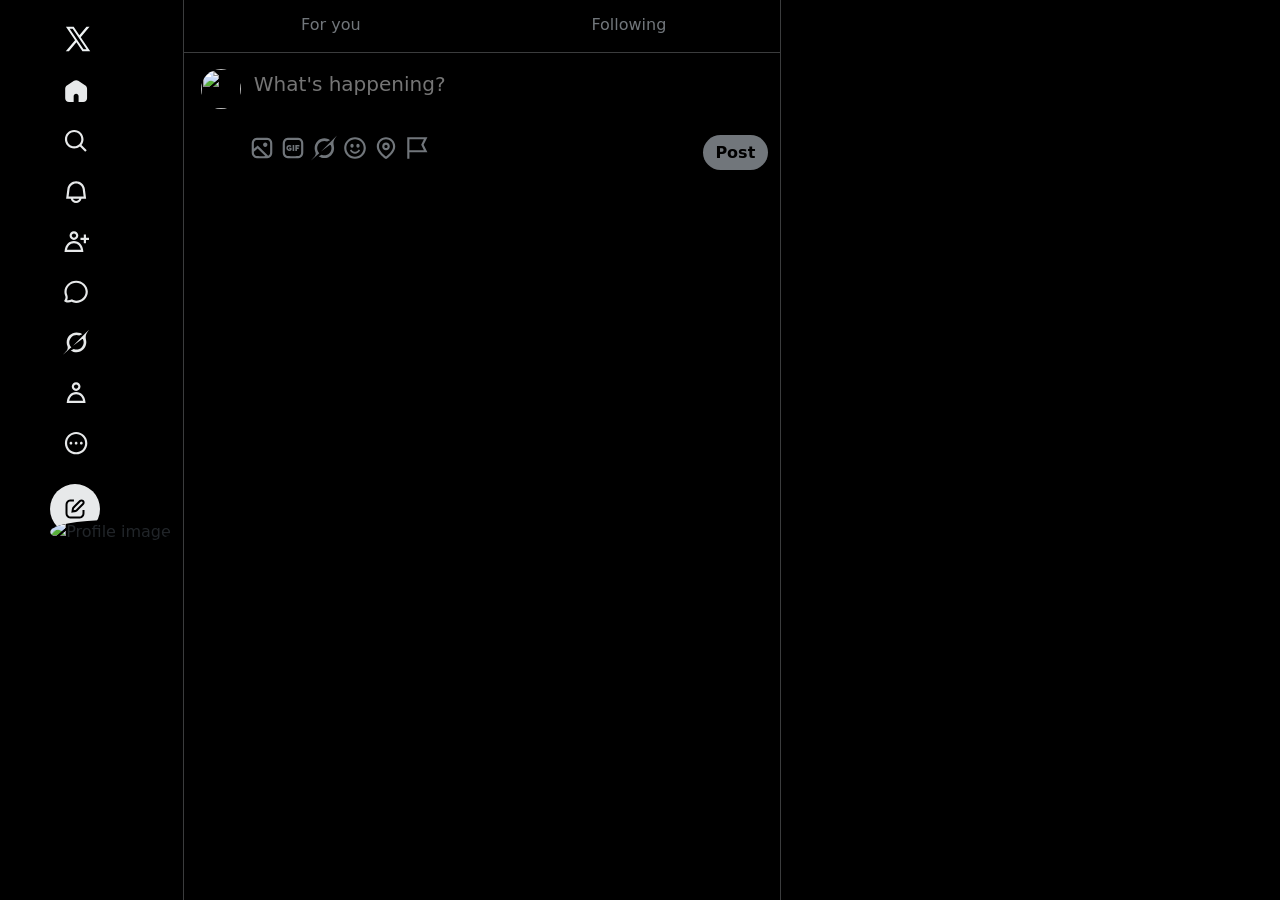
==== index.html @ 9cd128b8 "Navbar and tweet section started. Layout fixed and background color changed" ====
<!DOCTYPE html>
<html lang="en">
<head>
    <meta charset="UTF-8">
    <meta name="viewport" content="width=device-width, initial-scale=1.0">
    
    <title>x-Twitter</title>
    <link rel="stylesheet" href="style.css">
    <link rel="stylesheet" href="responsive.css">
    <link href="https://cdn.jsdelivr.net/npm/bootstrap@5.3.8/dist/css/bootstrap.min.css" rel="stylesheet" integrity="sha384-sRIl4kxILFvY47J16cr9ZwB07vP4J8+LH7qKQnuqkuIAvNWLzeN8tE5YBujZqJLB" crossorigin="anonymous">

</head>

<body>
    <div class="grid-container">
        <!-- <div class="empty">.</div> -->
        <aside class="sidebar">
            <div class="sidebar-nav-items">
                <ul>
                    <div class="logo">
                        <li>
                            <svg viewBox="0 0 24 24" aria-hidden="true" fill="rgb(239, 243, 244)" style="width: 30px; height: 30px;" class="r-4qtqp9 r-yyyyoo r-dnmrzs r-bnwqim r-lrvibr r-m6rgpd r-lrsllp r-1nao33i r-16y2uox r-8kz0gk"><g><path d="M21.742 21.75l-7.563-11.179 7.056-8.321h-2.456l-5.691 6.714-4.54-6.714H2.359l7.29 10.776L2.25 21.75h2.456l6.035-7.118 4.818 7.118h6.191-.008zM7.739 3.818L18.81 20.182h-2.447L5.29 3.818h2.447z"></path></g></svg>
                        </li>
                    </div>
                    <li>
                        <svg viewBox="0 0 24 24" aria-hidden="true" fill="#e7e9ea" style="width: 26.25px; height:26.25px; background-color: transparent;" class="r-4qtqp9 r-yyyyoo r-dnmrzs r-bnwqim r-lrvibr r-m6rgpd r-1nao33i r-lwhw9o r-cnnz9e"><g><path d="M10.059 2.593c1.175-.784 2.707-.784 3.882 0l6.5 4.333C21.415 7.575 22 8.668 22 9.838V18.5c0 1.933-1.567 3.5-3.5 3.5h-4.25v-5.25c0-1.243-1.007-2.25-2.25-2.25s-2.25 1.007-2.25 2.25V22H5.5C3.567 22 2 20.433 2 18.5V9.838c0-1.17.585-2.263 1.559-2.912l6.5-4.333z"></path></g></svg>
                    </li>
                    <li>
                        <svg viewBox="0 0 24 24" aria-hidden="true" fill="#e7e9ea" style="width: 26.25px; height:26.25px; background-color: transparent;" class="r-4qtqp9 r-yyyyoo r-dnmrzs r-bnwqim r-lrvibr r-m6rgpd r-1nao33i r-lwhw9o r-cnnz9e"><g><path d="M10.25 3.75c-3.59 0-6.5 2.91-6.5 6.5s2.91 6.5 6.5 6.5c1.795 0 3.419-.726 4.596-1.904 1.178-1.177 1.904-2.801 1.904-4.596 0-3.59-2.91-6.5-6.5-6.5zm-8.5 6.5c0-4.694 3.806-8.5 8.5-8.5s8.5 3.806 8.5 8.5c0 1.986-.682 3.815-1.824 5.262l4.781 4.781-1.414 1.414-4.781-4.781c-1.447 1.142-3.276 1.824-5.262 1.824-4.694 0-8.5-3.806-8.5-8.5z"></path></g></svg>
                    </li>
                    <li>
                        <svg viewBox="0 0 24 24" aria-hidden="true" fill="#e7e9ea" style="width: 26.25px; height:26.25px; background-color: transparent;" class="r-4qtqp9 r-yyyyoo r-dnmrzs r-bnwqim r-lrvibr r-m6rgpd r-1nao33i r-lwhw9o r-cnnz9e"><g><path d="M19.993 9.042C19.48 5.017 16.054 2 11.996 2s-7.49 3.021-7.999 7.051L2.866 18H7.1c.463 2.282 2.481 4 4.9 4s4.437-1.718 4.9-4h4.236l-1.143-8.958zM12 20c-1.306 0-2.417-.835-2.829-2h5.658c-.412 1.165-1.523 2-2.829 2zm-6.866-4l.847-6.698C6.364 6.272 8.941 4 11.996 4s5.627 2.268 6.013 5.295L18.864 16H5.134z"></path></g></svg>
                    </li>
                        <!-- <div dir="ltr" aria-label="20+ unread items" aria-live="polite" class="css-146c3p1 r-1ttztb7 r-qvutc0 r-37j5jr r-1gkfh8e r-56xrmm r-16dba41 r-1awozwy r-l5o3uw r-sdzlij r-6koalj r-1q142lx r-10ptun7 r-1777fci r-285fr0 r-lrvibr r-3s2u2q r-1xc7w19 r-1phboty r-rs99b7 r-1tjplnt r-2utimh r-u8s1d r-1m4drjs r-1mkv55d r-is05cd" style="color: rgb(255, 255, 255);"><span class="css-1jxf684 r-bcqeeo r-1ttztb7 r-qvutc0 r-poiln3">20+</span></div> -->
    
                    <li>
                        <svg viewBox="0 0 24 24" aria-hidden="true" fill="#e7e9ea" style="width: 26.25px; height:26.25px; background-color: transparent;" class="r-4qtqp9 r-yyyyoo r-dnmrzs r-bnwqim r-lrvibr r-m6rgpd r-1nao33i r-lwhw9o r-cnnz9e"><g><path d="M10 4c-1.105 0-2 .9-2 2s.895 2 2 2 2-.9 2-2-.895-2-2-2zM6 6c0-2.21 1.791-4 4-4s4 1.79 4 4-1.791 4-4 4-4-1.79-4-4zm13 4v3h2v-3h3V8h-3V5h-2v3h-3v2h3zM3.651 19h12.698c-.337-1.8-1.023-3.21-1.945-4.19C13.318 13.65 11.838 13 10 13s-3.317.65-4.404 1.81c-.922.98-1.608 2.39-1.945 4.19zm.486-5.56C5.627 11.85 7.648 11 10 11s4.373.85 5.863 2.44c1.477 1.58 2.366 3.8 2.632 6.46l.11 1.1H1.395l.11-1.1c.266-2.66 1.155-4.88 2.632-6.46z"></path></g></svg>
                    </li>
                    <li>
                        <svg viewBox="0 0 24 24" aria-hidden="true" fill="#e7e9ea" style="width: 26.25px; height:26.25px; background-color: transparent;" class="r-4qtqp9 r-yyyyoo r-dnmrzs r-bnwqim r-lrvibr r-m6rgpd r-1nao33i r-lwhw9o r-cnnz9e"><g><path d="M20.7 11.7c0-4.48-3.844-8.2-8.699-8.2-4.854 0-8.698 3.72-8.698 8.2v.015l-.001.014c-.02.667.09 1.225.25 1.767.083.28.176.545.276.839.098.285.202.595.288.918.177.663.284 1.401.156 2.271-.086.582-.274 1.191-.582 1.855 1.264.375 2.55.053 4.013-.599l.455-.203.437.242c1.07.594 1.917 1.08 3.406 1.08 4.855 0 8.7-3.72 8.7-8.199zm2 0c0 5.683-4.84 10.2-10.699 10.2-1.784 0-2.96-.555-3.95-1.095-1.876.768-4.02 1.2-6.245-.075l-.885-.505.524-.875c.54-.904.77-1.581.848-2.118.078-.526.02-.98-.11-1.463-.066-.25-.15-.502-.247-.788-.095-.277-.204-.59-.301-.92-.199-.674-.36-1.449-.332-2.39C1.322 6.002 6.154 1.5 12.002 1.5c5.859 0 10.7 4.518 10.7 10.2z"></path></g></svg>            
                    </li>
                    <li>
                        <svg viewBox="0 0 33 32" aria-hidden="true" fill="#e7e9ea" style="width: 26.25px; height:26.25px; background-color: transparent;" class="r-4qtqp9 r-yyyyoo r-dnmrzs r-bnwqim r-lrvibr r-m6rgpd r-1nao33i r-lwhw9o r-cnnz9e"><g><path d="M12.745 20.54l10.97-8.19c.539-.4 1.307-.244 1.564.38 1.349 3.288.746 7.241-1.938 9.955-2.683 2.714-6.417 3.31-9.83 1.954l-3.728 1.745c5.347 3.697 11.84 2.782 15.898-1.324 3.219-3.255 4.216-7.692 3.284-11.693l.008.009c-1.351-5.878.332-8.227 3.782-13.031L33 0l-4.54 4.59v-.014L12.743 20.544m-2.263 1.987c-3.837-3.707-3.175-9.446.1-12.755 2.42-2.449 6.388-3.448 9.852-1.979l3.72-1.737c-.67-.49-1.53-1.017-2.515-1.387-4.455-1.854-9.789-.931-13.41 2.728-3.483 3.523-4.579 8.94-2.697 13.561 1.405 3.454-.899 5.898-3.22 8.364C1.49 30.2.666 31.074 0 32l10.478-9.466"></path></g></svg>
                    </li>
                    <li>
                        <svg viewBox="0 0 24 24" aria-hidden="true" fill="#e7e9ea" style="width: 26.25px; height:26.25px; background-color: transparent;" class="r-4qtqp9 r-yyyyoo r-dnmrzs r-bnwqim r-lrvibr r-m6rgpd r-1nao33i r-lwhw9o r-cnnz9e"><g><path d="M5.651 19h12.698c-.337-1.8-1.023-3.21-1.945-4.19C15.318 13.65 13.838 13 12 13s-3.317.65-4.404 1.81c-.922.98-1.608 2.39-1.945 4.19zm.486-5.56C7.627 11.85 9.648 11 12 11s4.373.85 5.863 2.44c1.477 1.58 2.366 3.8 2.632 6.46l.11 1.1H3.395l.11-1.1c.266-2.66 1.155-4.88 2.632-6.46zM12 4c-1.105 0-2 .9-2 2s.895 2 2 2 2-.9 2-2-.895-2-2-2zM8 6c0-2.21 1.791-4 4-4s4 1.79 4 4-1.791 4-4 4-4-1.79-4-4z"></path></g></svg>
                    </li>
                    <li>
                        <svg viewBox="0 0 24 24" aria-hidden="true" fill="#e7e9ea" style="width: 26.25px; height:26.25px; background-color: transparent;" class="r-4qtqp9 r-yyyyoo r-dnmrzs r-bnwqim r-lrvibr r-m6rgpd r-1nao33i r-lwhw9o r-cnnz9e"><g><path d="M3.75 12c0-4.56 3.69-8.25 8.25-8.25s8.25 3.69 8.25 8.25-3.69 8.25-8.25 8.25S3.75 16.56 3.75 12zM12 1.75C6.34 1.75 1.75 6.34 1.75 12S6.34 22.25 12 22.25 22.25 17.66 22.25 12 17.66 1.75 12 1.75zm-4.75 11.5c.69 0 1.25-.56 1.25-1.25s-.56-1.25-1.25-1.25S6 11.31 6 12s.56 1.25 1.25 1.25zm9.5 0c.69 0 1.25-.56 1.25-1.25s-.56-1.25-1.25-1.25-1.25.56-1.25 1.25.56 1.25 1.25 1.25zM13.25 12c0 .69-.56 1.25-1.25 1.25s-1.25-.56-1.25-1.25.56-1.25 1.25-1.25 1.25.56 1.25 1.25z"></path></g></svg>
                    </li>
                </ul> 
                <div class="post-btn">
                    <ul>
                        <button>
                            <svg viewBox="0 0 24 24" aria-hidden="true" fill="#000000" style="width: 24px; height:24px; background-color: #e7e9ea" class="r-4qtqp9 r-yyyyoo r-dnmrzs r-bnwqim r-lrvibr r-m6rgpd r-1472mwg r-lrsllp"><g><path d="M10.938 4.5H9.9c-1.136 0-1.929 0-2.546.05-.605.05-.953.143-1.216.277-.564.288-1.023.747-1.31 1.31-.135.264-.228.612-.277 1.218C4.5 7.97 4.5 8.765 4.5 9.9v4.2c0 1.136 0 1.929.05 2.546.05.605.143.953.277 1.216.288.565.747 1.023 1.31 1.31.264.135.612.228 1.217.277.617.05 1.41.051 2.546.051h4.2c1.136 0 1.929 0 2.545-.05.606-.05.954-.143 1.217-.277.565-.288 1.023-.746 1.31-1.31.135-.264.228-.612.277-1.217.05-.617.051-1.41.051-2.546v-1.037h2V14.1c0 1.103.001 1.992-.058 2.709-.06.728-.185 1.368-.487 1.96-.48.941-1.245 1.707-2.185 2.186-.593.302-1.233.428-1.961.488-.718.058-1.606.057-2.71.057H9.9c-1.103 0-1.991.001-2.709-.058-.728-.06-1.368-.185-1.96-.487-.941-.48-1.707-1.245-2.186-2.185-.302-.593-.428-1.233-.487-1.961-.059-.718-.058-1.606-.058-2.71V9.9c0-1.103-.001-1.991.058-2.709.06-.728.185-1.368.487-1.96.48-.941 1.245-1.707 2.185-2.186.593-.302 1.233-.428 1.961-.487.718-.059 1.606-.058 2.71-.058h1.037v2z"></path><path clip-rule="evenodd" d="M16.293 3.293c1.219-1.219 3.195-1.219 4.414 0 1.219 1.219 1.219 3.195 0 4.414l-5.491 5.491c-.533.533-.89.896-1.31 1.179-.356.24-.742.433-1.148.574-.478.167-.983.234-1.729.341l-2.708.387.387-2.708c.107-.746.174-1.25.34-1.729.142-.405.335-.792.575-1.148.283-.42.646-.777 1.179-1.31l5.491-5.491zm3 1.414c-.438-.438-1.148-.438-1.586 0l-5.491 5.491c-.587.587-.784.79-.934 1.013-.144.214-.26.445-.345.688-.088.254-.131.533-.248 1.354l-.01.067.068-.008c.82-.118 1.1-.161 1.354-.25.243-.084.474-.2.688-.344.223-.15.426-.347 1.013-.934l5.491-5.491c.438-.438.438-1.148 0-1.586z" fill-rule="evenodd"></path></g></svg>
                        </button>
                    </ul>
                </div>   
                <div class="profile">
                    <ul>
                        <img src="./assets/profile-img.jpg" alt="Profile image">
                    </ul>
                </div>
            </div>
        </aside>
    

        <main>
            <div class="main-content">
                <div class="navbar">
                    <div class="for-you">
                        <span>For you</span>
                    </div>
                    <div class="following">
                        <span>Following</span>
                    </div>
                </div>
                <div class="tweet-section">
                    <div class="profile">
                        <img src="./assets/profile-img.jpg" alt="">
                    </div>
                    <div class="tweet">
                        <input type="textarea" placeholder="What's happening?">
                    </div>
                </div>
                <div class="tweet-options">
                    <div></div>
                    <div class="tweet-icons">
                        <svg viewBox="0 0 24 24" aria-hidden="true" fill="#71767b" style="width: 26px; height:26px;" class="r-4qtqp9 r-yyyyoo r-dnmrzs r-bnwqim r-lrvibr r-m6rgpd r-1otekoa r-175dae4 r-1cciapn"><g><path d="M15 7c1.105 0 2 .895 2 2s-.895 2-2 2-2-.895-2-2 .895-2 2-2z"></path><path clip-rule="evenodd" d="M14.1 2.5c1.103 0 1.991-.001 2.709.058.728.06 1.368.185 1.96.487.941.48 1.707 1.245 2.186 2.185.302.593.428 1.233.487 1.961.059.718.058 1.606.058 2.71V14.1c0 1.103.001 1.991-.058 2.709-.06.728-.185 1.368-.487 1.96-.48.941-1.245 1.707-2.185 2.186-.593.302-1.233.428-1.961.487-.718.059-1.606.058-2.71.058H9.9c-1.103 0-1.991.001-2.709-.058-.728-.06-1.368-.185-1.96-.487-.941-.48-1.707-1.245-2.186-2.185-.302-.593-.428-1.233-.487-1.961-.059-.718-.058-1.606-.058-2.71V9.9c0-1.103-.001-1.991.058-2.709.06-.728.185-1.368.487-1.96.48-.941 1.245-1.707 2.185-2.186.593-.302 1.233-.428 1.961-.487.718-.059 1.606-.058 2.71-.058H14.1zM4.506 15.442c.006.473.017.865.045 1.203.05.606.142.954.276 1.217.288.565.746 1.023 1.31 1.31.264.135.612.228 1.217.277.617.05 1.41.051 2.546.051h4.2c.36 0 .685-.003.981-.005L7.96 12.373l-3.453 3.07zM9.9 4.5c-1.136 0-1.929 0-2.546.05-.605.05-.953.143-1.216.277-.565.288-1.023.746-1.31 1.31-.135.264-.228.612-.277 1.217C4.5 7.971 4.5 8.764 4.5 9.9v2.873l3.54-3.147 9.63 9.63c.07-.026.133-.053.192-.083.565-.288 1.023-.746 1.31-1.31.135-.264.228-.612.277-1.218.05-.616.051-1.409.051-2.545V9.9c0-1.136 0-1.929-.05-2.546-.05-.605-.143-.953-.277-1.216-.288-.565-.746-1.023-1.31-1.31-.264-.135-.612-.228-1.218-.277C16.03 4.5 15.236 4.5 14.1 4.5H9.9z" fill-rule="evenodd"></path></g></svg>
                        <svg viewBox="0 0 24 24" aria-hidden="true" fill="#71767b" style="width: 26px; height:26px;" class="r-4qtqp9 r-yyyyoo r-dnmrzs r-bnwqim r-lrvibr r-m6rgpd r-1otekoa r-175dae4 r-1cciapn"><g><path d="M8.623 9.25c.766 0 1.532.344 2.043.945l-1.021.86c-.256-.258-.682-.43-1.022-.43-.766 0-1.361.688-1.361 1.375 0 .773.595 1.375 1.361 1.375.255 0 .511-.086.682-.172v-.515H8.283v-1.032h2.383v2.149c-.51.601-1.192.945-2.043.945C7.091 14.75 5.9 13.547 5.9 12s1.191-2.75 2.723-2.75zm4.511 5.5h-1.447v-5.5h1.447v5.5zm4.766-5.5v1.46h-2.297v.86h1.702v1.461h-1.703v1.719h-1.447v-5.5H17.9z"></path><path clip-rule="evenodd" d="M14.1 2.5c1.103 0 1.991-.001 2.709.058.728.06 1.368.185 1.96.487.941.48 1.707 1.245 2.186 2.185.302.593.428 1.233.487 1.961.059.718.058 1.606.058 2.71V14.1c0 1.103.001 1.991-.058 2.709-.06.728-.185 1.368-.487 1.96-.48.941-1.245 1.707-2.185 2.186-.593.302-1.233.428-1.961.487-.718.059-1.606.058-2.71.058H9.9c-1.103 0-1.991.001-2.709-.058-.728-.06-1.368-.185-1.96-.487-.941-.48-1.707-1.245-2.186-2.185-.302-.593-.428-1.233-.487-1.961-.059-.718-.058-1.606-.058-2.71V9.9c0-1.103-.001-1.991.058-2.709.06-.728.185-1.368.487-1.96.48-.941 1.245-1.707 2.185-2.186.593-.302 1.233-.428 1.961-.487.718-.059 1.606-.058 2.71-.058H14.1zm-4.2 2c-1.136 0-1.929 0-2.546.05-.605.05-.953.143-1.216.277-.565.288-1.023.746-1.31 1.31-.135.264-.228.612-.277 1.217C4.5 7.971 4.5 8.764 4.5 9.9v4.2c0 1.136 0 1.929.05 2.545.05.606.143.954.277 1.217.288.565.746 1.023 1.31 1.31.264.135.612.228 1.217.277.617.05 1.41.051 2.546.051h4.2c1.136 0 1.929 0 2.545-.05.606-.05.954-.143 1.217-.277.565-.288 1.023-.746 1.31-1.31.135-.264.228-.612.277-1.218.05-.616.051-1.409.051-2.545V9.9c0-1.136 0-1.929-.05-2.546-.05-.605-.143-.953-.277-1.216-.288-.565-.746-1.023-1.31-1.31-.264-.135-.612-.228-1.218-.277C16.03 4.5 15.236 4.5 14.1 4.5H9.9z" fill-rule="evenodd"></path></g></svg>
                        <svg viewBox="0 0 33 32" aria-hidden="true" fill="#71767b" style="width: 26px; height:26px;" class="r-4qtqp9 r-yyyyoo r-dnmrzs r-bnwqim r-lrvibr r-m6rgpd r-1otekoa r-175dae4 r-1cciapn"><g><path d="M12.745 20.54l10.97-8.19c.539-.4 1.307-.244 1.564.38 1.349 3.288.746 7.241-1.938 9.955-2.683 2.714-6.417 3.31-9.83 1.954l-3.728 1.745c5.347 3.697 11.84 2.782 15.898-1.324 3.219-3.255 4.216-7.692 3.284-11.693l.008.009c-1.351-5.878.332-8.227 3.782-13.031L33 0l-4.54 4.59v-.014L12.743 20.544m-2.263 1.987c-3.837-3.707-3.175-9.446.1-12.755 2.42-2.449 6.388-3.448 9.852-1.979l3.72-1.737c-.67-.49-1.53-1.017-2.515-1.387-4.455-1.854-9.789-.931-13.41 2.728-3.483 3.523-4.579 8.94-2.697 13.561 1.405 3.454-.899 5.898-3.22 8.364C1.49 30.2.666 31.074 0 32l10.478-9.466"></path></g></svg>
                        <svg viewBox="0 0 24 24" aria-hidden="true" fill="#71767b" style="width: 26px; height:26px;" class="r-4qtqp9 r-yyyyoo r-dnmrzs r-bnwqim r-lrvibr r-m6rgpd r-1otekoa r-175dae4 r-1cciapn"><g><path d="M8.688 13.453c.067.13.137.248.215.367.683 1.058 1.875 1.658 3.1 1.655 1.225.005 2.416-.593 3.095-1.652.077-.119.146-.238.212-.367l1.38.588c-.07.188-.146.365-.237.545-.788 1.628-2.629 2.714-4.452 2.686-1.824.024-3.658-1.061-4.451-2.685-.092-.18-.169-.356-.238-.543l1.376-.594zM9.25 8c.828 0 1.5.796 1.5 1.9 0 1.105-.672 1.85-1.5 1.85s-1.5-.745-1.5-1.85c0-1.104.672-1.9 1.5-1.9zm5.5 0c.828 0 1.5.796 1.5 1.9 0 1.105-.672 1.85-1.5 1.85s-1.5-.745-1.5-1.85c0-1.104.672-1.9 1.5-1.9z"></path><path clip-rule="evenodd" d="M12.008 2c5.523 0 10 4.477 10 10s-4.477 10-10 10-10-4.477-10-10 4.477-10 10-10zm0 2c-4.418 0-8 3.582-8 8s3.582 8 8 8 8-3.582 8-8-3.582-8-8-8z" fill-rule="evenodd"></path></g></svg>
                        <svg viewBox="0 0 24 24" aria-hidden="true" fill="#71767b" style="width: 26px; height:26px;" class="r-4qtqp9 r-yyyyoo r-dnmrzs r-bnwqim r-lrvibr r-m6rgpd r-1otekoa r-175dae4 r-1cciapn"><g><path d="M12 7c-1.93 0-3.5 1.57-3.5 3.5S10.07 14 12 14s3.5-1.57 3.5-3.5S13.93 7 12 7zm0 5c-.827 0-1.5-.673-1.5-1.5S11.173 9 12 9s1.5.673 1.5 1.5S12.827 12 12 12zm0-10c-4.687 0-8.5 3.813-8.5 8.5 0 5.967 7.621 11.116 7.945 11.332l.555.37.555-.37c.324-.216 7.945-5.365 7.945-11.332C20.5 5.813 16.687 2 12 2zm0 17.77c-1.665-1.241-6.5-5.196-6.5-9.27C5.5 6.916 8.416 4 12 4s6.5 2.916 6.5 6.5c0 4.073-4.835 8.028-6.5 9.27z"></path></g></svg>
                        <svg viewBox="0 0 24 24" aria-hidden="true" fill="#71767b" style="width: 26px; height:26px;" class="r-4qtqp9 r-yyyyoo r-dnmrzs r-bnwqim r-lrvibr r-m6rgpd r-1otekoa r-175dae4 r-1cciapn"><g><path d="M3 2h18.61l-3.5 7 3.5 7H5v6H3V2zm2 12h13.38l-2.5-5 2.5-5H5v10z"></path></g></svg>        
                    </div>
                    <div>
                        <button class="post-btn">Post</button>

                    </div>
                </div>

                <div class="posts"></div>
            </div>
        </main>
    </div>

    
    <div class="rightcolumn">

    </div>

    <script src="https://cdn.jsdelivr.net/npm/@popperjs/core@2.11.8/dist/umd/popper.min.js" integrity="sha384-I7E8VVD/ismYTF4hNIPjVp/Zjvgyol6VFvRkX/vR+Vc4jQkC+hVqc2pM8ODewa9r" crossorigin="anonymous"></script>
<script src="https://cdn.jsdelivr.net/npm/bootstrap@5.3.8/dist/js/bootstrap.min.js" integrity="sha384-G/EV+4j2dNv+tEPo3++6LCgdCROaejBqfUeNjuKAiuXbjrxilcCdDz6ZAVfHWe1Y" crossorigin="anonymous"></script>
    <script src="https://cdn.jsdelivr.net/npm/bootstrap@5.3.8/dist/js/bootstrap.bundle.min.js" integrity="sha384-FKyoEForCGlyvwx9Hj09JcYn3nv7wiPVlz7YYwJrWVcXK/BmnVDxM+D2scQbITxI" crossorigin="anonymous"></script>
</body>
</html>
---- style.css ----
* {
    padding: 0;
    margin: 0;
    box-sizing: border-box;
    background-color: #000000;
}

body {
    color: #e7e9ea;
    width: 100%;
}

.grid-container {
    display: grid;
    grid-template-columns: 1fr 6fr;
}

/* SIDEBAR SECTION */
aside {
    justify-self: end;
}
.sidebar {
    height: 100vh;
    align-items: stretch;
    padding: 12px;
    /* width: 105px; */
}

.logo ul {
    list-style: none;
}

.sidebar-nav-items li {
    padding: 12px 11px 12px 13px;
}
.sidebar-nav-items li:hover {
    background-color: rgba(59, 60, 61, 0.4);
    border-radius: 50%;
}

.sidebar-nav-items ul button {
    border-radius: 50%;
    height: 50px;
    width: 50px;
    background-color: #e7e9ea;
}

.sidebar-nav-items ul {
    list-style: none;
}

.post-btn button {
    border: none;
}

.profile img {
    height: 40px;
    width: 40px;
    border-radius: 50%;
}

/* MAIN CONTENT */
main {
    display: display;
    flex-direction: column;
    border-left: 1px solid rgba(59, 60, 61, 1);
    border-right: 1px solid rgba(59, 60, 61, 1);
    width: 598px;
    color: #71767b;
}

.navbar {
    display: flex;
    flex-direction: column;
    height: 53px;
    border-bottom: 1px solid rgba(59, 60, 61, 1);
}

.for-you {
    width: 292px;
    text-align: center;
    padding: 5px 16px;
}

.following {
    width: 300px;
    text-align: center;
    padding: 5px 16px;
}

.tweet-section {
    display: grid;
    grid-template-columns: 55px 540px;
    padding: 16px 10px;
}

.tweet-section .profile {
    justify-self: center;
}

.tweet {
    width: 520px;
}
.tweet input {
    width: 514px;
    border: none;
    padding-left: 5px;
    font-size: 1.25rem;
}

.tweet-options {
    display: grid;
    grid-template-columns: 55px 454px 60px;
    padding: 10px;
}

.post-btn {
    background-color: #71767b;
    border: none;
    border-radius: 25px;
    width: 65px;
    height: 35px;
    color: #000000;
    font-weight: 700;
}
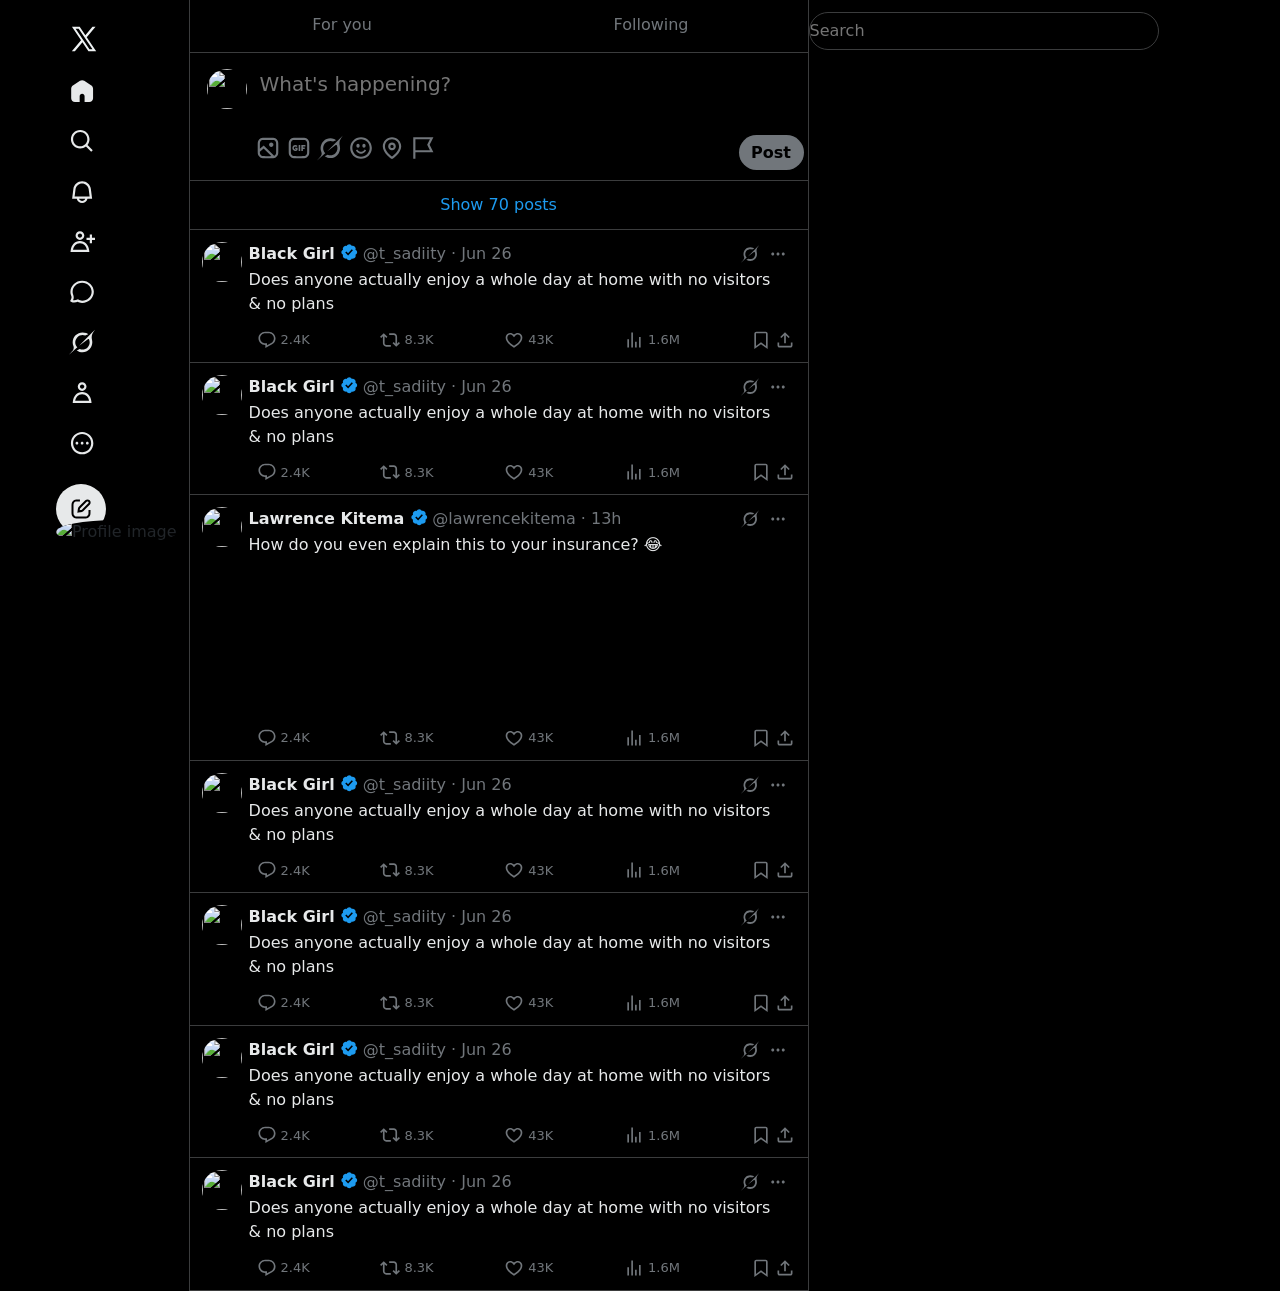
==== commit e959b6f8: "tweets/posts section added including icons and profile picture section(yet to complete). Search area" ====
--- a/index.html
+++ b/index.html
@@ -95,19 +95,312 @@
                     </div>
                     <div>
                         <button class="post-btn">Post</button>
-
-                    </div>
-                </div>
-
-                <div class="posts"></div>
+                    </div>
+                </div>
+
+                <div class="show-posts">Show 70 posts</div>
+
+                <div class="posts">
+                    <div class="profile">
+                        <img src="./assets/p1.jpg" alt="">
+                    </div>
+                    <div class="tweet-posts">
+                        <p><span style="font-weight: 700; color: #e7e9ea;">Black Girl 
+                            <svg viewBox="0 0 22 22" aria-label="Verified account" fill="rgba(29, 155, 240, 1)" style="width: 18.5px; height: 18.5px; margin: -4 4px 0 0;" role="img" class="r-4qtqp9 r-yyyyoo r-1xvli5t r-bnwqim r-lrvibr r-m6rgpd r-1cvl2hr r-f9ja8p r-og9te1 r-3t4u6i" data-testid="icon-verified"><g><path d="M20.396 11c-.018-.646-.215-1.275-.57-1.816-.354-.54-.852-.972-1.438-1.246.223-.607.27-1.264.14-1.897-.131-.634-.437-1.218-.882-1.687-.47-.445-1.053-.75-1.687-.882-.633-.13-1.29-.083-1.897.14-.273-.587-.704-1.086-1.245-1.44S11.647 1.62 11 1.604c-.646.017-1.273.213-1.813.568s-.969.854-1.24 1.44c-.608-.223-1.267-.272-1.902-.14-.635.13-1.22.436-1.69.882-.445.47-.749 1.055-.878 1.688-.13.633-.08 1.29.144 1.896-.587.274-1.087.705-1.443 1.245-.356.54-.555 1.17-.574 1.817.02.647.218 1.276.574 1.817.356.54.856.972 1.443 1.245-.224.606-.274 1.263-.144 1.896.13.634.433 1.218.877 1.688.47.443 1.054.747 1.687.878.633.132 1.29.084 1.897-.136.274.586.705 1.084 1.246 1.439.54.354 1.17.551 1.816.569.647-.016 1.276-.213 1.817-.567s.972-.854 1.245-1.44c.604.239 1.266.296 1.903.164.636-.132 1.22-.447 1.68-.907.46-.46.776-1.044.908-1.681s.075-1.299-.165-1.903c.586-.274 1.084-.705 1.439-1.246.354-.54.551-1.17.569-1.816zM9.662 14.85l-3.429-3.428 1.293-1.302 2.072 2.072 4.4-4.794 1.347 1.246z"></path></g></svg>
+                            </span> @t_sadiity · Jun 26
+                            <svg viewBox="0 0 33 32" aria-hidden="true" id="tweet-posts-icons" fill="#71767b" style="width: 18px; height: 18px;" class="r-4qtqp9 r-yyyyoo r-1xvli5t r-dnmrzs r-bnwqim r-lrvibr r-m6rgpd"><g><path d="M12.745 20.54l10.97-8.19c.539-.4 1.307-.244 1.564.38 1.349 3.288.746 7.241-1.938 9.955-2.683 2.714-6.417 3.31-9.83 1.954l-3.728 1.745c5.347 3.697 11.84 2.782 15.898-1.324 3.219-3.255 4.216-7.692 3.284-11.693l.008.009c-1.351-5.878.332-8.227 3.782-13.031L33 0l-4.54 4.59v-.014L12.743 20.544m-2.263 1.987c-3.837-3.707-3.175-9.446.1-12.755 2.42-2.449 6.388-3.448 9.852-1.979l3.72-1.737c-.67-.49-1.53-1.017-2.515-1.387-4.455-1.854-9.789-.931-13.41 2.728-3.483 3.523-4.579 8.94-2.697 13.561 1.405 3.454-.899 5.898-3.22 8.364C1.49 30.2.666 31.074 0 32l10.478-9.466"></path></g></svg>
+                            <svg viewBox="0 0 24 24" aria-hidden="true" id="tweet-posts-icons" fill="#71767b" style="width: 18px; height: 18px;" class="r-4qtqp9 r-yyyyoo r-dnmrzs r-bnwqim r-lrvibr r-m6rgpd r-1xvli5t r-1hdv0qi"><g><path d="M3 12c0-1.1.9-2 2-2s2 .9 2 2-.9 2-2 2-2-.9-2-2zm9 2c1.1 0 2-.9 2-2s-.9-2-2-2-2 .9-2 2 .9 2 2 2zm7 0c1.1 0 2-.9 2-2s-.9-2-2-2-2 .9-2 2 .9 2 2 2z"></path></g></svg>
+                        </p>
+                        <div class="tweets">
+                            <p>Does anyone actually enjoy a whole day at home with no visitors & no plans</p>
+                        </div>
+                    </div>
+                    <div class="post-options">
+                        <div></div>
+                        <div class="post-icons">
+                            <div class="p-i-1">
+                                <svg viewBox="0 0 24 24" aria-hidden="true" fill="#71767b" style="width: 20px; height: 20px;" class="r-4qtqp9 r-yyyyoo r-dnmrzs r-bnwqim r-lrvibr r-m6rgpd r-1xvli5t r-1hdv0qi"><g><path d="M1.751 10c0-4.42 3.584-8 8.005-8h4.366c4.49 0 8.129 3.64 8.129 8.13 0 2.96-1.607 5.68-4.196 7.11l-8.054 4.46v-3.69h-.067c-4.49.1-8.183-3.51-8.183-8.01zm8.005-6c-3.317 0-6.005 2.69-6.005 6 0 3.37 2.77 6.08 6.138 6.01l.351-.01h1.761v2.3l5.087-2.81c1.951-1.08 3.163-3.13 3.163-5.36 0-3.39-2.744-6.13-6.129-6.13H9.756z"></path></g></svg>
+                                <p>2.4K</p>
+                            </div>
+                            <div class="p-i-2">
+                                <svg viewBox="0 0 24 24" aria-hidden="true" fill="#71767b" style="width: 20px; height: 20px;" class="r-4qtqp9 r-yyyyoo r-dnmrzs r-bnwqim r-lrvibr r-m6rgpd r-1xvli5t r-1hdv0qi"><g><path d="M4.5 3.88l4.432 4.14-1.364 1.46L5.5 7.55V16c0 1.1.896 2 2 2H13v2H7.5c-2.209 0-4-1.79-4-4V7.55L1.432 9.48.068 8.02 4.5 3.88zM16.5 6H11V4h5.5c2.209 0 4 1.79 4 4v8.45l2.068-1.93 1.364 1.46-4.432 4.14-4.432-4.14 1.364-1.46 2.068 1.93V8c0-1.1-.896-2-2-2z"></path></g></svg>
+                                <p>8.3K</p>
+                            </div>
+                            <div class="p-i-3">
+                                <svg viewBox="0 0 24 24" aria-hidden="true" fill="#71767b" style="width: 20px; height: 20px;" class="r-4qtqp9 r-yyyyoo r-dnmrzs r-bnwqim r-lrvibr r-m6rgpd r-1xvli5t r-1hdv0qi"><g><path d="M16.697 5.5c-1.222-.06-2.679.51-3.89 2.16l-.805 1.09-.806-1.09C9.984 6.01 8.526 5.44 7.304 5.5c-1.243.07-2.349.78-2.91 1.91-.552 1.12-.633 2.78.479 4.82 1.074 1.97 3.257 4.27 7.129 6.61 3.87-2.34 6.052-4.64 7.126-6.61 1.111-2.04 1.03-3.7.477-4.82-.561-1.13-1.666-1.84-2.908-1.91zm4.187 7.69c-1.351 2.48-4.001 5.12-8.379 7.67l-.503.3-.504-.3c-4.379-2.55-7.029-5.19-8.382-7.67-1.36-2.5-1.41-4.86-.514-6.67.887-1.79 2.647-2.91 4.601-3.01 1.651-.09 3.368.56 4.798 2.01 1.429-1.45 3.146-2.1 4.796-2.01 1.954.1 3.714 1.22 4.601 3.01.896 1.81.846 4.17-.514 6.67z"></path></g></svg>
+                                <p>43K</p>
+                            </div>
+                            <div class="p-i-4">
+                                <svg viewBox="0 0 24 24" aria-hidden="true" fill="#71767b" style="width: 20px; height: 20px;" class="r-4qtqp9 r-yyyyoo r-dnmrzs r-bnwqim r-lrvibr r-m6rgpd r-1xvli5t r-1hdv0qi"><g><path d="M8.75 21V3h2v18h-2zM18 21V8.5h2V21h-2zM4 21l.004-10h2L6 21H4zm9.248 0v-7h2v7h-2z"></path></g></svg>
+                                <p>1.6M</p>
+                            </div>
+                            <div class="p-i-5">
+                                <svg viewBox="0 0 24 24" aria-hidden="true" fill="#71767b" style="width: 20px; height: 20px;" class="r-4qtqp9 r-yyyyoo r-dnmrzs r-bnwqim r-lrvibr r-m6rgpd r-1xvli5t r-1hdv0qi"><g><path d="M4 4.5C4 3.12 5.119 2 6.5 2h11C18.881 2 20 3.12 20 4.5v18.44l-8-5.71-8 5.71V4.5zM6.5 4c-.276 0-.5.22-.5.5v14.56l6-4.29 6 4.29V4.5c0-.28-.224-.5-.5-.5h-11z"></path></g></svg>
+                                <svg viewBox="0 0 24 24" aria-hidden="true" fill="#71767b" style="width: 20px; height: 20px;" class="r-4qtqp9 r-yyyyoo r-dnmrzs r-bnwqim r-lrvibr r-m6rgpd r-1xvli5t r-1hdv0qi"><g><path d="M12 2.59l5.7 5.7-1.41 1.42L13 6.41V16h-2V6.41l-3.3 3.3-1.41-1.42L12 2.59zM21 15l-.02 3.51c0 1.38-1.12 2.49-2.5 2.49H5.5C4.11 21 3 19.88 3 18.5V15h2v3.5c0 .28.22.5.5.5h12.98c.28 0 .5-.22.5-.5L19 15h2z"></path></g></svg>
+                            </div>
+                        </div>
+                    </div>
+                </div>
+                <div class="posts">
+                    <div class="profile">
+                        <img src="./assets/p1.jpg" alt="">
+                    </div>
+                    <div class="tweet-posts">
+                        <p><span style="font-weight: 700; color: #e7e9ea;">Black Girl 
+                            <svg viewBox="0 0 22 22" aria-label="Verified account" fill="rgba(29, 155, 240, 1)" style="width: 18.5px; height: 18.5px; margin: -4 4px 0 0;" role="img" class="r-4qtqp9 r-yyyyoo r-1xvli5t r-bnwqim r-lrvibr r-m6rgpd r-1cvl2hr r-f9ja8p r-og9te1 r-3t4u6i" data-testid="icon-verified"><g><path d="M20.396 11c-.018-.646-.215-1.275-.57-1.816-.354-.54-.852-.972-1.438-1.246.223-.607.27-1.264.14-1.897-.131-.634-.437-1.218-.882-1.687-.47-.445-1.053-.75-1.687-.882-.633-.13-1.29-.083-1.897.14-.273-.587-.704-1.086-1.245-1.44S11.647 1.62 11 1.604c-.646.017-1.273.213-1.813.568s-.969.854-1.24 1.44c-.608-.223-1.267-.272-1.902-.14-.635.13-1.22.436-1.69.882-.445.47-.749 1.055-.878 1.688-.13.633-.08 1.29.144 1.896-.587.274-1.087.705-1.443 1.245-.356.54-.555 1.17-.574 1.817.02.647.218 1.276.574 1.817.356.54.856.972 1.443 1.245-.224.606-.274 1.263-.144 1.896.13.634.433 1.218.877 1.688.47.443 1.054.747 1.687.878.633.132 1.29.084 1.897-.136.274.586.705 1.084 1.246 1.439.54.354 1.17.551 1.816.569.647-.016 1.276-.213 1.817-.567s.972-.854 1.245-1.44c.604.239 1.266.296 1.903.164.636-.132 1.22-.447 1.68-.907.46-.46.776-1.044.908-1.681s.075-1.299-.165-1.903c.586-.274 1.084-.705 1.439-1.246.354-.54.551-1.17.569-1.816zM9.662 14.85l-3.429-3.428 1.293-1.302 2.072 2.072 4.4-4.794 1.347 1.246z"></path></g></svg>
+                            </span> @t_sadiity · Jun 26
+                            <svg viewBox="0 0 33 32" aria-hidden="true" id="tweet-posts-icons" fill="#71767b" style="width: 18px; height: 18px;" class="r-4qtqp9 r-yyyyoo r-1xvli5t r-dnmrzs r-bnwqim r-lrvibr r-m6rgpd"><g><path d="M12.745 20.54l10.97-8.19c.539-.4 1.307-.244 1.564.38 1.349 3.288.746 7.241-1.938 9.955-2.683 2.714-6.417 3.31-9.83 1.954l-3.728 1.745c5.347 3.697 11.84 2.782 15.898-1.324 3.219-3.255 4.216-7.692 3.284-11.693l.008.009c-1.351-5.878.332-8.227 3.782-13.031L33 0l-4.54 4.59v-.014L12.743 20.544m-2.263 1.987c-3.837-3.707-3.175-9.446.1-12.755 2.42-2.449 6.388-3.448 9.852-1.979l3.72-1.737c-.67-.49-1.53-1.017-2.515-1.387-4.455-1.854-9.789-.931-13.41 2.728-3.483 3.523-4.579 8.94-2.697 13.561 1.405 3.454-.899 5.898-3.22 8.364C1.49 30.2.666 31.074 0 32l10.478-9.466"></path></g></svg>
+                            <svg viewBox="0 0 24 24" aria-hidden="true" id="tweet-posts-icons" fill="#71767b" style="width: 18px; height: 18px;" class="r-4qtqp9 r-yyyyoo r-dnmrzs r-bnwqim r-lrvibr r-m6rgpd r-1xvli5t r-1hdv0qi"><g><path d="M3 12c0-1.1.9-2 2-2s2 .9 2 2-.9 2-2 2-2-.9-2-2zm9 2c1.1 0 2-.9 2-2s-.9-2-2-2-2 .9-2 2 .9 2 2 2zm7 0c1.1 0 2-.9 2-2s-.9-2-2-2-2 .9-2 2 .9 2 2 2z"></path></g></svg>
+                        </p>
+                        <div class="tweets">
+                            <p>Does anyone actually enjoy a whole day at home with no visitors & no plans</p>
+                        </div>
+                    </div>
+                    <div class="post-options">
+                        <div></div>
+                        <div class="post-icons">
+                            <div class="p-i-1">
+                                <svg viewBox="0 0 24 24" aria-hidden="true" fill="#71767b" style="width: 20px; height: 20px;" class="r-4qtqp9 r-yyyyoo r-dnmrzs r-bnwqim r-lrvibr r-m6rgpd r-1xvli5t r-1hdv0qi"><g><path d="M1.751 10c0-4.42 3.584-8 8.005-8h4.366c4.49 0 8.129 3.64 8.129 8.13 0 2.96-1.607 5.68-4.196 7.11l-8.054 4.46v-3.69h-.067c-4.49.1-8.183-3.51-8.183-8.01zm8.005-6c-3.317 0-6.005 2.69-6.005 6 0 3.37 2.77 6.08 6.138 6.01l.351-.01h1.761v2.3l5.087-2.81c1.951-1.08 3.163-3.13 3.163-5.36 0-3.39-2.744-6.13-6.129-6.13H9.756z"></path></g></svg>
+                                <p>2.4K</p>
+                            </div>
+                            <div class="p-i-2">
+                                <svg viewBox="0 0 24 24" aria-hidden="true" fill="#71767b" style="width: 20px; height: 20px;" class="r-4qtqp9 r-yyyyoo r-dnmrzs r-bnwqim r-lrvibr r-m6rgpd r-1xvli5t r-1hdv0qi"><g><path d="M4.5 3.88l4.432 4.14-1.364 1.46L5.5 7.55V16c0 1.1.896 2 2 2H13v2H7.5c-2.209 0-4-1.79-4-4V7.55L1.432 9.48.068 8.02 4.5 3.88zM16.5 6H11V4h5.5c2.209 0 4 1.79 4 4v8.45l2.068-1.93 1.364 1.46-4.432 4.14-4.432-4.14 1.364-1.46 2.068 1.93V8c0-1.1-.896-2-2-2z"></path></g></svg>
+                                <p>8.3K</p>
+                            </div>
+                            <div class="p-i-3">
+                                <svg viewBox="0 0 24 24" aria-hidden="true" fill="#71767b" style="width: 20px; height: 20px;" class="r-4qtqp9 r-yyyyoo r-dnmrzs r-bnwqim r-lrvibr r-m6rgpd r-1xvli5t r-1hdv0qi"><g><path d="M16.697 5.5c-1.222-.06-2.679.51-3.89 2.16l-.805 1.09-.806-1.09C9.984 6.01 8.526 5.44 7.304 5.5c-1.243.07-2.349.78-2.91 1.91-.552 1.12-.633 2.78.479 4.82 1.074 1.97 3.257 4.27 7.129 6.61 3.87-2.34 6.052-4.64 7.126-6.61 1.111-2.04 1.03-3.7.477-4.82-.561-1.13-1.666-1.84-2.908-1.91zm4.187 7.69c-1.351 2.48-4.001 5.12-8.379 7.67l-.503.3-.504-.3c-4.379-2.55-7.029-5.19-8.382-7.67-1.36-2.5-1.41-4.86-.514-6.67.887-1.79 2.647-2.91 4.601-3.01 1.651-.09 3.368.56 4.798 2.01 1.429-1.45 3.146-2.1 4.796-2.01 1.954.1 3.714 1.22 4.601 3.01.896 1.81.846 4.17-.514 6.67z"></path></g></svg>
+                                <p>43K</p>
+                            </div>
+                            <div class="p-i-4">
+                                <svg viewBox="0 0 24 24" aria-hidden="true" fill="#71767b" style="width: 20px; height: 20px;" class="r-4qtqp9 r-yyyyoo r-dnmrzs r-bnwqim r-lrvibr r-m6rgpd r-1xvli5t r-1hdv0qi"><g><path d="M8.75 21V3h2v18h-2zM18 21V8.5h2V21h-2zM4 21l.004-10h2L6 21H4zm9.248 0v-7h2v7h-2z"></path></g></svg>
+                                <p>1.6M</p>
+                            </div>
+                            <div class="p-i-5">
+                                <svg viewBox="0 0 24 24" aria-hidden="true" fill="#71767b" style="width: 20px; height: 20px;" class="r-4qtqp9 r-yyyyoo r-dnmrzs r-bnwqim r-lrvibr r-m6rgpd r-1xvli5t r-1hdv0qi"><g><path d="M4 4.5C4 3.12 5.119 2 6.5 2h11C18.881 2 20 3.12 20 4.5v18.44l-8-5.71-8 5.71V4.5zM6.5 4c-.276 0-.5.22-.5.5v14.56l6-4.29 6 4.29V4.5c0-.28-.224-.5-.5-.5h-11z"></path></g></svg>
+                                <svg viewBox="0 0 24 24" aria-hidden="true" fill="#71767b" style="width: 20px; height: 20px;" class="r-4qtqp9 r-yyyyoo r-dnmrzs r-bnwqim r-lrvibr r-m6rgpd r-1xvli5t r-1hdv0qi"><g><path d="M12 2.59l5.7 5.7-1.41 1.42L13 6.41V16h-2V6.41l-3.3 3.3-1.41-1.42L12 2.59zM21 15l-.02 3.51c0 1.38-1.12 2.49-2.5 2.49H5.5C4.11 21 3 19.88 3 18.5V15h2v3.5c0 .28.22.5.5.5h12.98c.28 0 .5-.22.5-.5L19 15h2z"></path></g></svg>
+                            </div>
+                        </div>
+                    </div>
+                </div>
+                <div class="posts">
+                    <div class="profile">
+                        <img src="./assets/p1.jpg" alt="">
+                    </div>
+                    <div class="tweet-posts">
+                        <p><span style="font-weight: 700; color: #e7e9ea;">Lawrence Kitema 
+                            <svg viewBox="0 0 22 22" aria-label="Verified account" fill="rgba(29, 155, 240, 1)" style="width: 18.5px; height: 18.5px; margin: -4 4px 0 0;" role="img" class="r-4qtqp9 r-yyyyoo r-1xvli5t r-bnwqim r-lrvibr r-m6rgpd r-1cvl2hr r-f9ja8p r-og9te1 r-3t4u6i" data-testid="icon-verified"><g><path d="M20.396 11c-.018-.646-.215-1.275-.57-1.816-.354-.54-.852-.972-1.438-1.246.223-.607.27-1.264.14-1.897-.131-.634-.437-1.218-.882-1.687-.47-.445-1.053-.75-1.687-.882-.633-.13-1.29-.083-1.897.14-.273-.587-.704-1.086-1.245-1.44S11.647 1.62 11 1.604c-.646.017-1.273.213-1.813.568s-.969.854-1.24 1.44c-.608-.223-1.267-.272-1.902-.14-.635.13-1.22.436-1.69.882-.445.47-.749 1.055-.878 1.688-.13.633-.08 1.29.144 1.896-.587.274-1.087.705-1.443 1.245-.356.54-.555 1.17-.574 1.817.02.647.218 1.276.574 1.817.356.54.856.972 1.443 1.245-.224.606-.274 1.263-.144 1.896.13.634.433 1.218.877 1.688.47.443 1.054.747 1.687.878.633.132 1.29.084 1.897-.136.274.586.705 1.084 1.246 1.439.54.354 1.17.551 1.816.569.647-.016 1.276-.213 1.817-.567s.972-.854 1.245-1.44c.604.239 1.266.296 1.903.164.636-.132 1.22-.447 1.68-.907.46-.46.776-1.044.908-1.681s.075-1.299-.165-1.903c.586-.274 1.084-.705 1.439-1.246.354-.54.551-1.17.569-1.816zM9.662 14.85l-3.429-3.428 1.293-1.302 2.072 2.072 4.4-4.794 1.347 1.246z"></path></g></svg>
+                            </span> @lawrencekitema · 13h
+                            <svg viewBox="0 0 33 32" aria-hidden="true" id="tweet-posts-icons" fill="#71767b" style="width: 18px; height: 18px;" class="r-4qtqp9 r-yyyyoo r-1xvli5t r-dnmrzs r-bnwqim r-lrvibr r-m6rgpd"><g><path d="M12.745 20.54l10.97-8.19c.539-.4 1.307-.244 1.564.38 1.349 3.288.746 7.241-1.938 9.955-2.683 2.714-6.417 3.31-9.83 1.954l-3.728 1.745c5.347 3.697 11.84 2.782 15.898-1.324 3.219-3.255 4.216-7.692 3.284-11.693l.008.009c-1.351-5.878.332-8.227 3.782-13.031L33 0l-4.54 4.59v-.014L12.743 20.544m-2.263 1.987c-3.837-3.707-3.175-9.446.1-12.755 2.42-2.449 6.388-3.448 9.852-1.979l3.72-1.737c-.67-.49-1.53-1.017-2.515-1.387-4.455-1.854-9.789-.931-13.41 2.728-3.483 3.523-4.579 8.94-2.697 13.561 1.405 3.454-.899 5.898-3.22 8.364C1.49 30.2.666 31.074 0 32l10.478-9.466"></path></g></svg>
+                            <svg viewBox="0 0 24 24" aria-hidden="true" id="tweet-posts-icons" fill="#71767b" style="width: 18px; height: 18px;" class="r-4qtqp9 r-yyyyoo r-dnmrzs r-bnwqim r-lrvibr r-m6rgpd r-1xvli5t r-1hdv0qi"><g><path d="M3 12c0-1.1.9-2 2-2s2 .9 2 2-.9 2-2 2-2-.9-2-2zm9 2c1.1 0 2-.9 2-2s-.9-2-2-2-2 .9-2 2 .9 2 2 2zm7 0c1.1 0 2-.9 2-2s-.9-2-2-2-2 .9-2 2 .9 2 2 2z"></path></g></svg>
+                        </p>
+                        <div class="tweets">
+                            <p>How do you even explain this to your insurance? 😂</p>
+                        </div>
+                        <div class="post-video">
+                            <video src="https://x.com/lawrencekitema/status/2070864284385464350/video/1"></video>
+                        </div>
+                    </div>
+                    <div class="post-options">
+                        <div></div>
+                        <div class="post-icons">
+                            <div class="p-i-1">
+                                <svg viewBox="0 0 24 24" aria-hidden="true" fill="#71767b" style="width: 20px; height: 20px;" class="r-4qtqp9 r-yyyyoo r-dnmrzs r-bnwqim r-lrvibr r-m6rgpd r-1xvli5t r-1hdv0qi"><g><path d="M1.751 10c0-4.42 3.584-8 8.005-8h4.366c4.49 0 8.129 3.64 8.129 8.13 0 2.96-1.607 5.68-4.196 7.11l-8.054 4.46v-3.69h-.067c-4.49.1-8.183-3.51-8.183-8.01zm8.005-6c-3.317 0-6.005 2.69-6.005 6 0 3.37 2.77 6.08 6.138 6.01l.351-.01h1.761v2.3l5.087-2.81c1.951-1.08 3.163-3.13 3.163-5.36 0-3.39-2.744-6.13-6.129-6.13H9.756z"></path></g></svg>
+                                <p>2.4K</p>
+                            </div>
+                            <div class="p-i-2">
+                                <svg viewBox="0 0 24 24" aria-hidden="true" fill="#71767b" style="width: 20px; height: 20px;" class="r-4qtqp9 r-yyyyoo r-dnmrzs r-bnwqim r-lrvibr r-m6rgpd r-1xvli5t r-1hdv0qi"><g><path d="M4.5 3.88l4.432 4.14-1.364 1.46L5.5 7.55V16c0 1.1.896 2 2 2H13v2H7.5c-2.209 0-4-1.79-4-4V7.55L1.432 9.48.068 8.02 4.5 3.88zM16.5 6H11V4h5.5c2.209 0 4 1.79 4 4v8.45l2.068-1.93 1.364 1.46-4.432 4.14-4.432-4.14 1.364-1.46 2.068 1.93V8c0-1.1-.896-2-2-2z"></path></g></svg>
+                                <p>8.3K</p>
+                            </div>
+                            <div class="p-i-3">
+                                <svg viewBox="0 0 24 24" aria-hidden="true" fill="#71767b" style="width: 20px; height: 20px;" class="r-4qtqp9 r-yyyyoo r-dnmrzs r-bnwqim r-lrvibr r-m6rgpd r-1xvli5t r-1hdv0qi"><g><path d="M16.697 5.5c-1.222-.06-2.679.51-3.89 2.16l-.805 1.09-.806-1.09C9.984 6.01 8.526 5.44 7.304 5.5c-1.243.07-2.349.78-2.91 1.91-.552 1.12-.633 2.78.479 4.82 1.074 1.97 3.257 4.27 7.129 6.61 3.87-2.34 6.052-4.64 7.126-6.61 1.111-2.04 1.03-3.7.477-4.82-.561-1.13-1.666-1.84-2.908-1.91zm4.187 7.69c-1.351 2.48-4.001 5.12-8.379 7.67l-.503.3-.504-.3c-4.379-2.55-7.029-5.19-8.382-7.67-1.36-2.5-1.41-4.86-.514-6.67.887-1.79 2.647-2.91 4.601-3.01 1.651-.09 3.368.56 4.798 2.01 1.429-1.45 3.146-2.1 4.796-2.01 1.954.1 3.714 1.22 4.601 3.01.896 1.81.846 4.17-.514 6.67z"></path></g></svg>
+                                <p>43K</p>
+                            </div>
+                            <div class="p-i-4">
+                                <svg viewBox="0 0 24 24" aria-hidden="true" fill="#71767b" style="width: 20px; height: 20px;" class="r-4qtqp9 r-yyyyoo r-dnmrzs r-bnwqim r-lrvibr r-m6rgpd r-1xvli5t r-1hdv0qi"><g><path d="M8.75 21V3h2v18h-2zM18 21V8.5h2V21h-2zM4 21l.004-10h2L6 21H4zm9.248 0v-7h2v7h-2z"></path></g></svg>
+                                <p>1.6M</p>
+                            </div>
+                            <div class="p-i-5">
+                                <svg viewBox="0 0 24 24" aria-hidden="true" fill="#71767b" style="width: 20px; height: 20px;" class="r-4qtqp9 r-yyyyoo r-dnmrzs r-bnwqim r-lrvibr r-m6rgpd r-1xvli5t r-1hdv0qi"><g><path d="M4 4.5C4 3.12 5.119 2 6.5 2h11C18.881 2 20 3.12 20 4.5v18.44l-8-5.71-8 5.71V4.5zM6.5 4c-.276 0-.5.22-.5.5v14.56l6-4.29 6 4.29V4.5c0-.28-.224-.5-.5-.5h-11z"></path></g></svg>
+                                <svg viewBox="0 0 24 24" aria-hidden="true" fill="#71767b" style="width: 20px; height: 20px;" class="r-4qtqp9 r-yyyyoo r-dnmrzs r-bnwqim r-lrvibr r-m6rgpd r-1xvli5t r-1hdv0qi"><g><path d="M12 2.59l5.7 5.7-1.41 1.42L13 6.41V16h-2V6.41l-3.3 3.3-1.41-1.42L12 2.59zM21 15l-.02 3.51c0 1.38-1.12 2.49-2.5 2.49H5.5C4.11 21 3 19.88 3 18.5V15h2v3.5c0 .28.22.5.5.5h12.98c.28 0 .5-.22.5-.5L19 15h2z"></path></g></svg>
+                            </div>
+                        </div>
+                    </div>
+                </div>
+                <div class="posts">
+                    <div class="profile">
+                        <img src="./assets/p1.jpg" alt="">
+                    </div>
+                    <div class="tweet-posts">
+                        <p><span style="font-weight: 700; color: #e7e9ea;">Black Girl 
+                            <svg viewBox="0 0 22 22" aria-label="Verified account" fill="rgba(29, 155, 240, 1)" style="width: 18.5px; height: 18.5px; margin: -4 4px 0 0;" role="img" class="r-4qtqp9 r-yyyyoo r-1xvli5t r-bnwqim r-lrvibr r-m6rgpd r-1cvl2hr r-f9ja8p r-og9te1 r-3t4u6i" data-testid="icon-verified"><g><path d="M20.396 11c-.018-.646-.215-1.275-.57-1.816-.354-.54-.852-.972-1.438-1.246.223-.607.27-1.264.14-1.897-.131-.634-.437-1.218-.882-1.687-.47-.445-1.053-.75-1.687-.882-.633-.13-1.29-.083-1.897.14-.273-.587-.704-1.086-1.245-1.44S11.647 1.62 11 1.604c-.646.017-1.273.213-1.813.568s-.969.854-1.24 1.44c-.608-.223-1.267-.272-1.902-.14-.635.13-1.22.436-1.69.882-.445.47-.749 1.055-.878 1.688-.13.633-.08 1.29.144 1.896-.587.274-1.087.705-1.443 1.245-.356.54-.555 1.17-.574 1.817.02.647.218 1.276.574 1.817.356.54.856.972 1.443 1.245-.224.606-.274 1.263-.144 1.896.13.634.433 1.218.877 1.688.47.443 1.054.747 1.687.878.633.132 1.29.084 1.897-.136.274.586.705 1.084 1.246 1.439.54.354 1.17.551 1.816.569.647-.016 1.276-.213 1.817-.567s.972-.854 1.245-1.44c.604.239 1.266.296 1.903.164.636-.132 1.22-.447 1.68-.907.46-.46.776-1.044.908-1.681s.075-1.299-.165-1.903c.586-.274 1.084-.705 1.439-1.246.354-.54.551-1.17.569-1.816zM9.662 14.85l-3.429-3.428 1.293-1.302 2.072 2.072 4.4-4.794 1.347 1.246z"></path></g></svg>
+                            </span> @t_sadiity · Jun 26
+                            <svg viewBox="0 0 33 32" aria-hidden="true" id="tweet-posts-icons" fill="#71767b" style="width: 18px; height: 18px;" class="r-4qtqp9 r-yyyyoo r-1xvli5t r-dnmrzs r-bnwqim r-lrvibr r-m6rgpd"><g><path d="M12.745 20.54l10.97-8.19c.539-.4 1.307-.244 1.564.38 1.349 3.288.746 7.241-1.938 9.955-2.683 2.714-6.417 3.31-9.83 1.954l-3.728 1.745c5.347 3.697 11.84 2.782 15.898-1.324 3.219-3.255 4.216-7.692 3.284-11.693l.008.009c-1.351-5.878.332-8.227 3.782-13.031L33 0l-4.54 4.59v-.014L12.743 20.544m-2.263 1.987c-3.837-3.707-3.175-9.446.1-12.755 2.42-2.449 6.388-3.448 9.852-1.979l3.72-1.737c-.67-.49-1.53-1.017-2.515-1.387-4.455-1.854-9.789-.931-13.41 2.728-3.483 3.523-4.579 8.94-2.697 13.561 1.405 3.454-.899 5.898-3.22 8.364C1.49 30.2.666 31.074 0 32l10.478-9.466"></path></g></svg>
+                            <svg viewBox="0 0 24 24" aria-hidden="true" id="tweet-posts-icons" fill="#71767b" style="width: 18px; height: 18px;" class="r-4qtqp9 r-yyyyoo r-dnmrzs r-bnwqim r-lrvibr r-m6rgpd r-1xvli5t r-1hdv0qi"><g><path d="M3 12c0-1.1.9-2 2-2s2 .9 2 2-.9 2-2 2-2-.9-2-2zm9 2c1.1 0 2-.9 2-2s-.9-2-2-2-2 .9-2 2 .9 2 2 2zm7 0c1.1 0 2-.9 2-2s-.9-2-2-2-2 .9-2 2 .9 2 2 2z"></path></g></svg>
+                        </p>
+                        <div class="tweets">
+                            <p>Does anyone actually enjoy a whole day at home with no visitors & no plans</p>
+                        </div>
+                    </div>
+                    <div class="post-options">
+                        <div></div>
+                        <div class="post-icons">
+                            <div class="p-i-1">
+                                <svg viewBox="0 0 24 24" aria-hidden="true" fill="#71767b" style="width: 20px; height: 20px;" class="r-4qtqp9 r-yyyyoo r-dnmrzs r-bnwqim r-lrvibr r-m6rgpd r-1xvli5t r-1hdv0qi"><g><path d="M1.751 10c0-4.42 3.584-8 8.005-8h4.366c4.49 0 8.129 3.64 8.129 8.13 0 2.96-1.607 5.68-4.196 7.11l-8.054 4.46v-3.69h-.067c-4.49.1-8.183-3.51-8.183-8.01zm8.005-6c-3.317 0-6.005 2.69-6.005 6 0 3.37 2.77 6.08 6.138 6.01l.351-.01h1.761v2.3l5.087-2.81c1.951-1.08 3.163-3.13 3.163-5.36 0-3.39-2.744-6.13-6.129-6.13H9.756z"></path></g></svg>
+                                <p>2.4K</p>
+                            </div>
+                            <div class="p-i-2">
+                                <svg viewBox="0 0 24 24" aria-hidden="true" fill="#71767b" style="width: 20px; height: 20px;" class="r-4qtqp9 r-yyyyoo r-dnmrzs r-bnwqim r-lrvibr r-m6rgpd r-1xvli5t r-1hdv0qi"><g><path d="M4.5 3.88l4.432 4.14-1.364 1.46L5.5 7.55V16c0 1.1.896 2 2 2H13v2H7.5c-2.209 0-4-1.79-4-4V7.55L1.432 9.48.068 8.02 4.5 3.88zM16.5 6H11V4h5.5c2.209 0 4 1.79 4 4v8.45l2.068-1.93 1.364 1.46-4.432 4.14-4.432-4.14 1.364-1.46 2.068 1.93V8c0-1.1-.896-2-2-2z"></path></g></svg>
+                                <p>8.3K</p>
+                            </div>
+                            <div class="p-i-3">
+                                <svg viewBox="0 0 24 24" aria-hidden="true" fill="#71767b" style="width: 20px; height: 20px;" class="r-4qtqp9 r-yyyyoo r-dnmrzs r-bnwqim r-lrvibr r-m6rgpd r-1xvli5t r-1hdv0qi"><g><path d="M16.697 5.5c-1.222-.06-2.679.51-3.89 2.16l-.805 1.09-.806-1.09C9.984 6.01 8.526 5.44 7.304 5.5c-1.243.07-2.349.78-2.91 1.91-.552 1.12-.633 2.78.479 4.82 1.074 1.97 3.257 4.27 7.129 6.61 3.87-2.34 6.052-4.64 7.126-6.61 1.111-2.04 1.03-3.7.477-4.82-.561-1.13-1.666-1.84-2.908-1.91zm4.187 7.69c-1.351 2.48-4.001 5.12-8.379 7.67l-.503.3-.504-.3c-4.379-2.55-7.029-5.19-8.382-7.67-1.36-2.5-1.41-4.86-.514-6.67.887-1.79 2.647-2.91 4.601-3.01 1.651-.09 3.368.56 4.798 2.01 1.429-1.45 3.146-2.1 4.796-2.01 1.954.1 3.714 1.22 4.601 3.01.896 1.81.846 4.17-.514 6.67z"></path></g></svg>
+                                <p>43K</p>
+                            </div>
+                            <div class="p-i-4">
+                                <svg viewBox="0 0 24 24" aria-hidden="true" fill="#71767b" style="width: 20px; height: 20px;" class="r-4qtqp9 r-yyyyoo r-dnmrzs r-bnwqim r-lrvibr r-m6rgpd r-1xvli5t r-1hdv0qi"><g><path d="M8.75 21V3h2v18h-2zM18 21V8.5h2V21h-2zM4 21l.004-10h2L6 21H4zm9.248 0v-7h2v7h-2z"></path></g></svg>
+                                <p>1.6M</p>
+                            </div>
+                            <div class="p-i-5">
+                                <svg viewBox="0 0 24 24" aria-hidden="true" fill="#71767b" style="width: 20px; height: 20px;" class="r-4qtqp9 r-yyyyoo r-dnmrzs r-bnwqim r-lrvibr r-m6rgpd r-1xvli5t r-1hdv0qi"><g><path d="M4 4.5C4 3.12 5.119 2 6.5 2h11C18.881 2 20 3.12 20 4.5v18.44l-8-5.71-8 5.71V4.5zM6.5 4c-.276 0-.5.22-.5.5v14.56l6-4.29 6 4.29V4.5c0-.28-.224-.5-.5-.5h-11z"></path></g></svg>
+                                <svg viewBox="0 0 24 24" aria-hidden="true" fill="#71767b" style="width: 20px; height: 20px;" class="r-4qtqp9 r-yyyyoo r-dnmrzs r-bnwqim r-lrvibr r-m6rgpd r-1xvli5t r-1hdv0qi"><g><path d="M12 2.59l5.7 5.7-1.41 1.42L13 6.41V16h-2V6.41l-3.3 3.3-1.41-1.42L12 2.59zM21 15l-.02 3.51c0 1.38-1.12 2.49-2.5 2.49H5.5C4.11 21 3 19.88 3 18.5V15h2v3.5c0 .28.22.5.5.5h12.98c.28 0 .5-.22.5-.5L19 15h2z"></path></g></svg>
+                            </div>
+                        </div>
+                    </div>
+                </div>
+                <div class="posts">
+                    <div class="profile">
+                        <img src="./assets/p1.jpg" alt="">
+                    </div>
+                    <div class="tweet-posts">
+                        <p><span style="font-weight: 700; color: #e7e9ea;">Black Girl 
+                            <svg viewBox="0 0 22 22" aria-label="Verified account" fill="rgba(29, 155, 240, 1)" style="width: 18.5px; height: 18.5px; margin: -4 4px 0 0;" role="img" class="r-4qtqp9 r-yyyyoo r-1xvli5t r-bnwqim r-lrvibr r-m6rgpd r-1cvl2hr r-f9ja8p r-og9te1 r-3t4u6i" data-testid="icon-verified"><g><path d="M20.396 11c-.018-.646-.215-1.275-.57-1.816-.354-.54-.852-.972-1.438-1.246.223-.607.27-1.264.14-1.897-.131-.634-.437-1.218-.882-1.687-.47-.445-1.053-.75-1.687-.882-.633-.13-1.29-.083-1.897.14-.273-.587-.704-1.086-1.245-1.44S11.647 1.62 11 1.604c-.646.017-1.273.213-1.813.568s-.969.854-1.24 1.44c-.608-.223-1.267-.272-1.902-.14-.635.13-1.22.436-1.69.882-.445.47-.749 1.055-.878 1.688-.13.633-.08 1.29.144 1.896-.587.274-1.087.705-1.443 1.245-.356.54-.555 1.17-.574 1.817.02.647.218 1.276.574 1.817.356.54.856.972 1.443 1.245-.224.606-.274 1.263-.144 1.896.13.634.433 1.218.877 1.688.47.443 1.054.747 1.687.878.633.132 1.29.084 1.897-.136.274.586.705 1.084 1.246 1.439.54.354 1.17.551 1.816.569.647-.016 1.276-.213 1.817-.567s.972-.854 1.245-1.44c.604.239 1.266.296 1.903.164.636-.132 1.22-.447 1.68-.907.46-.46.776-1.044.908-1.681s.075-1.299-.165-1.903c.586-.274 1.084-.705 1.439-1.246.354-.54.551-1.17.569-1.816zM9.662 14.85l-3.429-3.428 1.293-1.302 2.072 2.072 4.4-4.794 1.347 1.246z"></path></g></svg>
+                            </span> @t_sadiity · Jun 26
+                            <svg viewBox="0 0 33 32" aria-hidden="true" id="tweet-posts-icons" fill="#71767b" style="width: 18px; height: 18px;" class="r-4qtqp9 r-yyyyoo r-1xvli5t r-dnmrzs r-bnwqim r-lrvibr r-m6rgpd"><g><path d="M12.745 20.54l10.97-8.19c.539-.4 1.307-.244 1.564.38 1.349 3.288.746 7.241-1.938 9.955-2.683 2.714-6.417 3.31-9.83 1.954l-3.728 1.745c5.347 3.697 11.84 2.782 15.898-1.324 3.219-3.255 4.216-7.692 3.284-11.693l.008.009c-1.351-5.878.332-8.227 3.782-13.031L33 0l-4.54 4.59v-.014L12.743 20.544m-2.263 1.987c-3.837-3.707-3.175-9.446.1-12.755 2.42-2.449 6.388-3.448 9.852-1.979l3.72-1.737c-.67-.49-1.53-1.017-2.515-1.387-4.455-1.854-9.789-.931-13.41 2.728-3.483 3.523-4.579 8.94-2.697 13.561 1.405 3.454-.899 5.898-3.22 8.364C1.49 30.2.666 31.074 0 32l10.478-9.466"></path></g></svg>
+                            <svg viewBox="0 0 24 24" aria-hidden="true" id="tweet-posts-icons" fill="#71767b" style="width: 18px; height: 18px;" class="r-4qtqp9 r-yyyyoo r-dnmrzs r-bnwqim r-lrvibr r-m6rgpd r-1xvli5t r-1hdv0qi"><g><path d="M3 12c0-1.1.9-2 2-2s2 .9 2 2-.9 2-2 2-2-.9-2-2zm9 2c1.1 0 2-.9 2-2s-.9-2-2-2-2 .9-2 2 .9 2 2 2zm7 0c1.1 0 2-.9 2-2s-.9-2-2-2-2 .9-2 2 .9 2 2 2z"></path></g></svg>
+                        </p>
+                        <div class="tweets">
+                            <p>Does anyone actually enjoy a whole day at home with no visitors & no plans</p>
+                        </div>
+                    </div>
+                    <div class="post-options">
+                        <div></div>
+                        <div class="post-icons">
+                            <div class="p-i-1">
+                                <svg viewBox="0 0 24 24" aria-hidden="true" fill="#71767b" style="width: 20px; height: 20px;" class="r-4qtqp9 r-yyyyoo r-dnmrzs r-bnwqim r-lrvibr r-m6rgpd r-1xvli5t r-1hdv0qi"><g><path d="M1.751 10c0-4.42 3.584-8 8.005-8h4.366c4.49 0 8.129 3.64 8.129 8.13 0 2.96-1.607 5.68-4.196 7.11l-8.054 4.46v-3.69h-.067c-4.49.1-8.183-3.51-8.183-8.01zm8.005-6c-3.317 0-6.005 2.69-6.005 6 0 3.37 2.77 6.08 6.138 6.01l.351-.01h1.761v2.3l5.087-2.81c1.951-1.08 3.163-3.13 3.163-5.36 0-3.39-2.744-6.13-6.129-6.13H9.756z"></path></g></svg>
+                                <p>2.4K</p>
+                            </div>
+                            <div class="p-i-2">
+                                <svg viewBox="0 0 24 24" aria-hidden="true" fill="#71767b" style="width: 20px; height: 20px;" class="r-4qtqp9 r-yyyyoo r-dnmrzs r-bnwqim r-lrvibr r-m6rgpd r-1xvli5t r-1hdv0qi"><g><path d="M4.5 3.88l4.432 4.14-1.364 1.46L5.5 7.55V16c0 1.1.896 2 2 2H13v2H7.5c-2.209 0-4-1.79-4-4V7.55L1.432 9.48.068 8.02 4.5 3.88zM16.5 6H11V4h5.5c2.209 0 4 1.79 4 4v8.45l2.068-1.93 1.364 1.46-4.432 4.14-4.432-4.14 1.364-1.46 2.068 1.93V8c0-1.1-.896-2-2-2z"></path></g></svg>
+                                <p>8.3K</p>
+                            </div>
+                            <div class="p-i-3">
+                                <svg viewBox="0 0 24 24" aria-hidden="true" fill="#71767b" style="width: 20px; height: 20px;" class="r-4qtqp9 r-yyyyoo r-dnmrzs r-bnwqim r-lrvibr r-m6rgpd r-1xvli5t r-1hdv0qi"><g><path d="M16.697 5.5c-1.222-.06-2.679.51-3.89 2.16l-.805 1.09-.806-1.09C9.984 6.01 8.526 5.44 7.304 5.5c-1.243.07-2.349.78-2.91 1.91-.552 1.12-.633 2.78.479 4.82 1.074 1.97 3.257 4.27 7.129 6.61 3.87-2.34 6.052-4.64 7.126-6.61 1.111-2.04 1.03-3.7.477-4.82-.561-1.13-1.666-1.84-2.908-1.91zm4.187 7.69c-1.351 2.48-4.001 5.12-8.379 7.67l-.503.3-.504-.3c-4.379-2.55-7.029-5.19-8.382-7.67-1.36-2.5-1.41-4.86-.514-6.67.887-1.79 2.647-2.91 4.601-3.01 1.651-.09 3.368.56 4.798 2.01 1.429-1.45 3.146-2.1 4.796-2.01 1.954.1 3.714 1.22 4.601 3.01.896 1.81.846 4.17-.514 6.67z"></path></g></svg>
+                                <p>43K</p>
+                            </div>
+                            <div class="p-i-4">
+                                <svg viewBox="0 0 24 24" aria-hidden="true" fill="#71767b" style="width: 20px; height: 20px;" class="r-4qtqp9 r-yyyyoo r-dnmrzs r-bnwqim r-lrvibr r-m6rgpd r-1xvli5t r-1hdv0qi"><g><path d="M8.75 21V3h2v18h-2zM18 21V8.5h2V21h-2zM4 21l.004-10h2L6 21H4zm9.248 0v-7h2v7h-2z"></path></g></svg>
+                                <p>1.6M</p>
+                            </div>
+                            <div class="p-i-5">
+                                <svg viewBox="0 0 24 24" aria-hidden="true" fill="#71767b" style="width: 20px; height: 20px;" class="r-4qtqp9 r-yyyyoo r-dnmrzs r-bnwqim r-lrvibr r-m6rgpd r-1xvli5t r-1hdv0qi"><g><path d="M4 4.5C4 3.12 5.119 2 6.5 2h11C18.881 2 20 3.12 20 4.5v18.44l-8-5.71-8 5.71V4.5zM6.5 4c-.276 0-.5.22-.5.5v14.56l6-4.29 6 4.29V4.5c0-.28-.224-.5-.5-.5h-11z"></path></g></svg>
+                                <svg viewBox="0 0 24 24" aria-hidden="true" fill="#71767b" style="width: 20px; height: 20px;" class="r-4qtqp9 r-yyyyoo r-dnmrzs r-bnwqim r-lrvibr r-m6rgpd r-1xvli5t r-1hdv0qi"><g><path d="M12 2.59l5.7 5.7-1.41 1.42L13 6.41V16h-2V6.41l-3.3 3.3-1.41-1.42L12 2.59zM21 15l-.02 3.51c0 1.38-1.12 2.49-2.5 2.49H5.5C4.11 21 3 19.88 3 18.5V15h2v3.5c0 .28.22.5.5.5h12.98c.28 0 .5-.22.5-.5L19 15h2z"></path></g></svg>
+                            </div>
+                        </div>
+                    </div>
+                </div>
+                <div class="posts">
+                    <div class="profile">
+                        <img src="./assets/p1.jpg" alt="">
+                    </div>
+                    <div class="tweet-posts">
+                        <p><span style="font-weight: 700; color: #e7e9ea;">Black Girl 
+                            <svg viewBox="0 0 22 22" aria-label="Verified account" fill="rgba(29, 155, 240, 1)" style="width: 18.5px; height: 18.5px; margin: -4 4px 0 0;" role="img" class="r-4qtqp9 r-yyyyoo r-1xvli5t r-bnwqim r-lrvibr r-m6rgpd r-1cvl2hr r-f9ja8p r-og9te1 r-3t4u6i" data-testid="icon-verified"><g><path d="M20.396 11c-.018-.646-.215-1.275-.57-1.816-.354-.54-.852-.972-1.438-1.246.223-.607.27-1.264.14-1.897-.131-.634-.437-1.218-.882-1.687-.47-.445-1.053-.75-1.687-.882-.633-.13-1.29-.083-1.897.14-.273-.587-.704-1.086-1.245-1.44S11.647 1.62 11 1.604c-.646.017-1.273.213-1.813.568s-.969.854-1.24 1.44c-.608-.223-1.267-.272-1.902-.14-.635.13-1.22.436-1.69.882-.445.47-.749 1.055-.878 1.688-.13.633-.08 1.29.144 1.896-.587.274-1.087.705-1.443 1.245-.356.54-.555 1.17-.574 1.817.02.647.218 1.276.574 1.817.356.54.856.972 1.443 1.245-.224.606-.274 1.263-.144 1.896.13.634.433 1.218.877 1.688.47.443 1.054.747 1.687.878.633.132 1.29.084 1.897-.136.274.586.705 1.084 1.246 1.439.54.354 1.17.551 1.816.569.647-.016 1.276-.213 1.817-.567s.972-.854 1.245-1.44c.604.239 1.266.296 1.903.164.636-.132 1.22-.447 1.68-.907.46-.46.776-1.044.908-1.681s.075-1.299-.165-1.903c.586-.274 1.084-.705 1.439-1.246.354-.54.551-1.17.569-1.816zM9.662 14.85l-3.429-3.428 1.293-1.302 2.072 2.072 4.4-4.794 1.347 1.246z"></path></g></svg>
+                            </span> @t_sadiity · Jun 26
+                            <svg viewBox="0 0 33 32" aria-hidden="true" id="tweet-posts-icons" fill="#71767b" style="width: 18px; height: 18px;" class="r-4qtqp9 r-yyyyoo r-1xvli5t r-dnmrzs r-bnwqim r-lrvibr r-m6rgpd"><g><path d="M12.745 20.54l10.97-8.19c.539-.4 1.307-.244 1.564.38 1.349 3.288.746 7.241-1.938 9.955-2.683 2.714-6.417 3.31-9.83 1.954l-3.728 1.745c5.347 3.697 11.84 2.782 15.898-1.324 3.219-3.255 4.216-7.692 3.284-11.693l.008.009c-1.351-5.878.332-8.227 3.782-13.031L33 0l-4.54 4.59v-.014L12.743 20.544m-2.263 1.987c-3.837-3.707-3.175-9.446.1-12.755 2.42-2.449 6.388-3.448 9.852-1.979l3.72-1.737c-.67-.49-1.53-1.017-2.515-1.387-4.455-1.854-9.789-.931-13.41 2.728-3.483 3.523-4.579 8.94-2.697 13.561 1.405 3.454-.899 5.898-3.22 8.364C1.49 30.2.666 31.074 0 32l10.478-9.466"></path></g></svg>
+                            <svg viewBox="0 0 24 24" aria-hidden="true" id="tweet-posts-icons" fill="#71767b" style="width: 18px; height: 18px;" class="r-4qtqp9 r-yyyyoo r-dnmrzs r-bnwqim r-lrvibr r-m6rgpd r-1xvli5t r-1hdv0qi"><g><path d="M3 12c0-1.1.9-2 2-2s2 .9 2 2-.9 2-2 2-2-.9-2-2zm9 2c1.1 0 2-.9 2-2s-.9-2-2-2-2 .9-2 2 .9 2 2 2zm7 0c1.1 0 2-.9 2-2s-.9-2-2-2-2 .9-2 2 .9 2 2 2z"></path></g></svg>
+                        </p>
+                        <div class="tweets">
+                            <p>Does anyone actually enjoy a whole day at home with no visitors & no plans</p>
+                        </div>
+                    </div>
+                    <div class="post-options">
+                        <div></div>
+                        <div class="post-icons">
+                            <div class="p-i-1">
+                                <svg viewBox="0 0 24 24" aria-hidden="true" fill="#71767b" style="width: 20px; height: 20px;" class="r-4qtqp9 r-yyyyoo r-dnmrzs r-bnwqim r-lrvibr r-m6rgpd r-1xvli5t r-1hdv0qi"><g><path d="M1.751 10c0-4.42 3.584-8 8.005-8h4.366c4.49 0 8.129 3.64 8.129 8.13 0 2.96-1.607 5.68-4.196 7.11l-8.054 4.46v-3.69h-.067c-4.49.1-8.183-3.51-8.183-8.01zm8.005-6c-3.317 0-6.005 2.69-6.005 6 0 3.37 2.77 6.08 6.138 6.01l.351-.01h1.761v2.3l5.087-2.81c1.951-1.08 3.163-3.13 3.163-5.36 0-3.39-2.744-6.13-6.129-6.13H9.756z"></path></g></svg>
+                                <p>2.4K</p>
+                            </div>
+                            <div class="p-i-2">
+                                <svg viewBox="0 0 24 24" aria-hidden="true" fill="#71767b" style="width: 20px; height: 20px;" class="r-4qtqp9 r-yyyyoo r-dnmrzs r-bnwqim r-lrvibr r-m6rgpd r-1xvli5t r-1hdv0qi"><g><path d="M4.5 3.88l4.432 4.14-1.364 1.46L5.5 7.55V16c0 1.1.896 2 2 2H13v2H7.5c-2.209 0-4-1.79-4-4V7.55L1.432 9.48.068 8.02 4.5 3.88zM16.5 6H11V4h5.5c2.209 0 4 1.79 4 4v8.45l2.068-1.93 1.364 1.46-4.432 4.14-4.432-4.14 1.364-1.46 2.068 1.93V8c0-1.1-.896-2-2-2z"></path></g></svg>
+                                <p>8.3K</p>
+                            </div>
+                            <div class="p-i-3">
+                                <svg viewBox="0 0 24 24" aria-hidden="true" fill="#71767b" style="width: 20px; height: 20px;" class="r-4qtqp9 r-yyyyoo r-dnmrzs r-bnwqim r-lrvibr r-m6rgpd r-1xvli5t r-1hdv0qi"><g><path d="M16.697 5.5c-1.222-.06-2.679.51-3.89 2.16l-.805 1.09-.806-1.09C9.984 6.01 8.526 5.44 7.304 5.5c-1.243.07-2.349.78-2.91 1.91-.552 1.12-.633 2.78.479 4.82 1.074 1.97 3.257 4.27 7.129 6.61 3.87-2.34 6.052-4.64 7.126-6.61 1.111-2.04 1.03-3.7.477-4.82-.561-1.13-1.666-1.84-2.908-1.91zm4.187 7.69c-1.351 2.48-4.001 5.12-8.379 7.67l-.503.3-.504-.3c-4.379-2.55-7.029-5.19-8.382-7.67-1.36-2.5-1.41-4.86-.514-6.67.887-1.79 2.647-2.91 4.601-3.01 1.651-.09 3.368.56 4.798 2.01 1.429-1.45 3.146-2.1 4.796-2.01 1.954.1 3.714 1.22 4.601 3.01.896 1.81.846 4.17-.514 6.67z"></path></g></svg>
+                                <p>43K</p>
+                            </div>
+                            <div class="p-i-4">
+                                <svg viewBox="0 0 24 24" aria-hidden="true" fill="#71767b" style="width: 20px; height: 20px;" class="r-4qtqp9 r-yyyyoo r-dnmrzs r-bnwqim r-lrvibr r-m6rgpd r-1xvli5t r-1hdv0qi"><g><path d="M8.75 21V3h2v18h-2zM18 21V8.5h2V21h-2zM4 21l.004-10h2L6 21H4zm9.248 0v-7h2v7h-2z"></path></g></svg>
+                                <p>1.6M</p>
+                            </div>
+                            <div class="p-i-5">
+                                <svg viewBox="0 0 24 24" aria-hidden="true" fill="#71767b" style="width: 20px; height: 20px;" class="r-4qtqp9 r-yyyyoo r-dnmrzs r-bnwqim r-lrvibr r-m6rgpd r-1xvli5t r-1hdv0qi"><g><path d="M4 4.5C4 3.12 5.119 2 6.5 2h11C18.881 2 20 3.12 20 4.5v18.44l-8-5.71-8 5.71V4.5zM6.5 4c-.276 0-.5.22-.5.5v14.56l6-4.29 6 4.29V4.5c0-.28-.224-.5-.5-.5h-11z"></path></g></svg>
+                                <svg viewBox="0 0 24 24" aria-hidden="true" fill="#71767b" style="width: 20px; height: 20px;" class="r-4qtqp9 r-yyyyoo r-dnmrzs r-bnwqim r-lrvibr r-m6rgpd r-1xvli5t r-1hdv0qi"><g><path d="M12 2.59l5.7 5.7-1.41 1.42L13 6.41V16h-2V6.41l-3.3 3.3-1.41-1.42L12 2.59zM21 15l-.02 3.51c0 1.38-1.12 2.49-2.5 2.49H5.5C4.11 21 3 19.88 3 18.5V15h2v3.5c0 .28.22.5.5.5h12.98c.28 0 .5-.22.5-.5L19 15h2z"></path></g></svg>
+                            </div>
+                        </div>
+                    </div>
+                </div>
+                <div class="posts">
+                    <div class="profile">
+                        <img src="./assets/p1.jpg" alt="">
+                    </div>
+                    <div class="tweet-posts">
+                        <p><span style="font-weight: 700; color: #e7e9ea;">Black Girl 
+                            <svg viewBox="0 0 22 22" aria-label="Verified account" fill="rgba(29, 155, 240, 1)" style="width: 18.5px; height: 18.5px; margin: -4 4px 0 0;" role="img" class="r-4qtqp9 r-yyyyoo r-1xvli5t r-bnwqim r-lrvibr r-m6rgpd r-1cvl2hr r-f9ja8p r-og9te1 r-3t4u6i" data-testid="icon-verified"><g><path d="M20.396 11c-.018-.646-.215-1.275-.57-1.816-.354-.54-.852-.972-1.438-1.246.223-.607.27-1.264.14-1.897-.131-.634-.437-1.218-.882-1.687-.47-.445-1.053-.75-1.687-.882-.633-.13-1.29-.083-1.897.14-.273-.587-.704-1.086-1.245-1.44S11.647 1.62 11 1.604c-.646.017-1.273.213-1.813.568s-.969.854-1.24 1.44c-.608-.223-1.267-.272-1.902-.14-.635.13-1.22.436-1.69.882-.445.47-.749 1.055-.878 1.688-.13.633-.08 1.29.144 1.896-.587.274-1.087.705-1.443 1.245-.356.54-.555 1.17-.574 1.817.02.647.218 1.276.574 1.817.356.54.856.972 1.443 1.245-.224.606-.274 1.263-.144 1.896.13.634.433 1.218.877 1.688.47.443 1.054.747 1.687.878.633.132 1.29.084 1.897-.136.274.586.705 1.084 1.246 1.439.54.354 1.17.551 1.816.569.647-.016 1.276-.213 1.817-.567s.972-.854 1.245-1.44c.604.239 1.266.296 1.903.164.636-.132 1.22-.447 1.68-.907.46-.46.776-1.044.908-1.681s.075-1.299-.165-1.903c.586-.274 1.084-.705 1.439-1.246.354-.54.551-1.17.569-1.816zM9.662 14.85l-3.429-3.428 1.293-1.302 2.072 2.072 4.4-4.794 1.347 1.246z"></path></g></svg>
+                            </span> @t_sadiity · Jun 26
+                            <svg viewBox="0 0 33 32" aria-hidden="true" id="tweet-posts-icons" fill="#71767b" style="width: 18px; height: 18px;" class="r-4qtqp9 r-yyyyoo r-1xvli5t r-dnmrzs r-bnwqim r-lrvibr r-m6rgpd"><g><path d="M12.745 20.54l10.97-8.19c.539-.4 1.307-.244 1.564.38 1.349 3.288.746 7.241-1.938 9.955-2.683 2.714-6.417 3.31-9.83 1.954l-3.728 1.745c5.347 3.697 11.84 2.782 15.898-1.324 3.219-3.255 4.216-7.692 3.284-11.693l.008.009c-1.351-5.878.332-8.227 3.782-13.031L33 0l-4.54 4.59v-.014L12.743 20.544m-2.263 1.987c-3.837-3.707-3.175-9.446.1-12.755 2.42-2.449 6.388-3.448 9.852-1.979l3.72-1.737c-.67-.49-1.53-1.017-2.515-1.387-4.455-1.854-9.789-.931-13.41 2.728-3.483 3.523-4.579 8.94-2.697 13.561 1.405 3.454-.899 5.898-3.22 8.364C1.49 30.2.666 31.074 0 32l10.478-9.466"></path></g></svg>
+                            <svg viewBox="0 0 24 24" aria-hidden="true" id="tweet-posts-icons" fill="#71767b" style="width: 18px; height: 18px;" class="r-4qtqp9 r-yyyyoo r-dnmrzs r-bnwqim r-lrvibr r-m6rgpd r-1xvli5t r-1hdv0qi"><g><path d="M3 12c0-1.1.9-2 2-2s2 .9 2 2-.9 2-2 2-2-.9-2-2zm9 2c1.1 0 2-.9 2-2s-.9-2-2-2-2 .9-2 2 .9 2 2 2zm7 0c1.1 0 2-.9 2-2s-.9-2-2-2-2 .9-2 2 .9 2 2 2z"></path></g></svg>
+                        </p>
+                        <div class="tweets">
+                            <p>Does anyone actually enjoy a whole day at home with no visitors & no plans</p>
+                        </div>
+                    </div>
+                    <div class="post-options">
+                        <div></div>
+                        <div class="post-icons">
+                            <div class="p-i-1">
+                                <svg viewBox="0 0 24 24" aria-hidden="true" fill="#71767b" style="width: 20px; height: 20px;" class="r-4qtqp9 r-yyyyoo r-dnmrzs r-bnwqim r-lrvibr r-m6rgpd r-1xvli5t r-1hdv0qi"><g><path d="M1.751 10c0-4.42 3.584-8 8.005-8h4.366c4.49 0 8.129 3.64 8.129 8.13 0 2.96-1.607 5.68-4.196 7.11l-8.054 4.46v-3.69h-.067c-4.49.1-8.183-3.51-8.183-8.01zm8.005-6c-3.317 0-6.005 2.69-6.005 6 0 3.37 2.77 6.08 6.138 6.01l.351-.01h1.761v2.3l5.087-2.81c1.951-1.08 3.163-3.13 3.163-5.36 0-3.39-2.744-6.13-6.129-6.13H9.756z"></path></g></svg>
+                                <p>2.4K</p>
+                            </div>
+                            <div class="p-i-2">
+                                <svg viewBox="0 0 24 24" aria-hidden="true" fill="#71767b" style="width: 20px; height: 20px;" class="r-4qtqp9 r-yyyyoo r-dnmrzs r-bnwqim r-lrvibr r-m6rgpd r-1xvli5t r-1hdv0qi"><g><path d="M4.5 3.88l4.432 4.14-1.364 1.46L5.5 7.55V16c0 1.1.896 2 2 2H13v2H7.5c-2.209 0-4-1.79-4-4V7.55L1.432 9.48.068 8.02 4.5 3.88zM16.5 6H11V4h5.5c2.209 0 4 1.79 4 4v8.45l2.068-1.93 1.364 1.46-4.432 4.14-4.432-4.14 1.364-1.46 2.068 1.93V8c0-1.1-.896-2-2-2z"></path></g></svg>
+                                <p>8.3K</p>
+                            </div>
+                            <div class="p-i-3">
+                                <svg viewBox="0 0 24 24" aria-hidden="true" fill="#71767b" style="width: 20px; height: 20px;" class="r-4qtqp9 r-yyyyoo r-dnmrzs r-bnwqim r-lrvibr r-m6rgpd r-1xvli5t r-1hdv0qi"><g><path d="M16.697 5.5c-1.222-.06-2.679.51-3.89 2.16l-.805 1.09-.806-1.09C9.984 6.01 8.526 5.44 7.304 5.5c-1.243.07-2.349.78-2.91 1.91-.552 1.12-.633 2.78.479 4.82 1.074 1.97 3.257 4.27 7.129 6.61 3.87-2.34 6.052-4.64 7.126-6.61 1.111-2.04 1.03-3.7.477-4.82-.561-1.13-1.666-1.84-2.908-1.91zm4.187 7.69c-1.351 2.48-4.001 5.12-8.379 7.67l-.503.3-.504-.3c-4.379-2.55-7.029-5.19-8.382-7.67-1.36-2.5-1.41-4.86-.514-6.67.887-1.79 2.647-2.91 4.601-3.01 1.651-.09 3.368.56 4.798 2.01 1.429-1.45 3.146-2.1 4.796-2.01 1.954.1 3.714 1.22 4.601 3.01.896 1.81.846 4.17-.514 6.67z"></path></g></svg>
+                                <p>43K</p>
+                            </div>
+                            <div class="p-i-4">
+                                <svg viewBox="0 0 24 24" aria-hidden="true" fill="#71767b" style="width: 20px; height: 20px;" class="r-4qtqp9 r-yyyyoo r-dnmrzs r-bnwqim r-lrvibr r-m6rgpd r-1xvli5t r-1hdv0qi"><g><path d="M8.75 21V3h2v18h-2zM18 21V8.5h2V21h-2zM4 21l.004-10h2L6 21H4zm9.248 0v-7h2v7h-2z"></path></g></svg>
+                                <p>1.6M</p>
+                            </div>
+                            <div class="p-i-5">
+                                <svg viewBox="0 0 24 24" aria-hidden="true" fill="#71767b" style="width: 20px; height: 20px;" class="r-4qtqp9 r-yyyyoo r-dnmrzs r-bnwqim r-lrvibr r-m6rgpd r-1xvli5t r-1hdv0qi"><g><path d="M4 4.5C4 3.12 5.119 2 6.5 2h11C18.881 2 20 3.12 20 4.5v18.44l-8-5.71-8 5.71V4.5zM6.5 4c-.276 0-.5.22-.5.5v14.56l6-4.29 6 4.29V4.5c0-.28-.224-.5-.5-.5h-11z"></path></g></svg>
+                                <svg viewBox="0 0 24 24" aria-hidden="true" fill="#71767b" style="width: 20px; height: 20px;" class="r-4qtqp9 r-yyyyoo r-dnmrzs r-bnwqim r-lrvibr r-m6rgpd r-1xvli5t r-1hdv0qi"><g><path d="M12 2.59l5.7 5.7-1.41 1.42L13 6.41V16h-2V6.41l-3.3 3.3-1.41-1.42L12 2.59zM21 15l-.02 3.51c0 1.38-1.12 2.49-2.5 2.49H5.5C4.11 21 3 19.88 3 18.5V15h2v3.5c0 .28.22.5.5.5h12.98c.28 0 .5-.22.5-.5L19 15h2z"></path></g></svg>
+                            </div>
+                        </div>
+                    </div>
+                </div>
             </div>
         </main>
+    
+        <section class="right-column">
+        
+            <input type="text" placeholder="Search" class="search">
+        </section>
+
     </div>
 
     
-    <div class="rightcolumn">
-
-    </div>
 
     <script src="https://cdn.jsdelivr.net/npm/@popperjs/core@2.11.8/dist/umd/popper.min.js" integrity="sha384-I7E8VVD/ismYTF4hNIPjVp/Zjvgyol6VFvRkX/vR+Vc4jQkC+hVqc2pM8ODewa9r" crossorigin="anonymous"></script>
 <script src="https://cdn.jsdelivr.net/npm/bootstrap@5.3.8/dist/js/bootstrap.min.js" integrity="sha384-G/EV+4j2dNv+tEPo3++6LCgdCROaejBqfUeNjuKAiuXbjrxilcCdDz6ZAVfHWe1Y" crossorigin="anonymous"></script>
--- a/style.css
+++ b/style.css
@@ -12,7 +12,7 @@
 
 .grid-container {
     display: grid;
-    grid-template-columns: 1fr 6fr;
+    grid-template-columns: 2fr 5.25fr 4.25fr 0.75fr;
 }
 
 /* SIDEBAR SECTION */
@@ -65,7 +65,7 @@
     flex-direction: column;
     border-left: 1px solid rgba(59, 60, 61, 1);
     border-right: 1px solid rgba(59, 60, 61, 1);
-    width: 598px;
+    width: 620px;
     color: #71767b;
 }
 
@@ -90,7 +90,7 @@
 
 .tweet-section {
     display: grid;
-    grid-template-columns: 55px 540px;
+    grid-template-columns: 55px 560px;
     padding: 16px 10px;
 }
 
@@ -110,8 +110,9 @@
 
 .tweet-options {
     display: grid;
-    grid-template-columns: 55px 454px 60px;
+    grid-template-columns: 55px 484px 60px;
     padding: 10px;
+    border-bottom: 1px solid rgba(59, 60, 61, 1);
 }
 
 .post-btn {
@@ -122,4 +123,74 @@
     height: 35px;
     color: #000000;
     font-weight: 700;
+}
+
+.show-posts {
+    border-bottom: 1px solid rgba(59, 60, 61, 1);
+    text-align: center;
+    color: rgba(29, 155, 240, 1);
+    padding: 12px 0;
+}
+
+.posts {
+    display: grid;
+    grid-template-columns: 55px 560px ;
+    padding: 12px 0px 0px 12px;
+    border-bottom: 1px solid rgba(59, 60, 61, 1);
+}
+
+.tweet-posts {
+    max-width: 538px;
+    margin-left: -8px;
+}
+.tweet-posts p {
+    display: flex;
+    align-items: center;
+    width: 100%;
+   
+    margin-bottom: 2px;
+}
+.tweet-posts > p > svg:first-of-type {
+    margin-left: auto;
+}
+.tweet-posts > p > svg + svg {
+    margin-left: 10px;
+}
+
+.tweets {
+    color: #e7e9ea;
+    font-size: 1rem;
+}
+
+.post-options {
+    display: grid;
+    grid-template-columns: 55px 538px;
+}
+
+.post-icons {
+    display: flex;
+    flex-direction: row;
+    justify-content: space-between;
+}
+
+.post-icons div {
+    display: flex;
+    align-items: center;
+    gap: 4px;
+}
+.post-icons p {
+    margin: 12px 0;
+    font-size: 13px;
+}
+
+section input {
+    display: flex;
+    justify-self: center;
+    border: 1px solid rgba(59, 60, 61, 1);
+    border-radius: 20px;
+    width: 350px;
+    padding: 6px 0;
+}
+.right-column {
+    padding: 12px 0;
 }
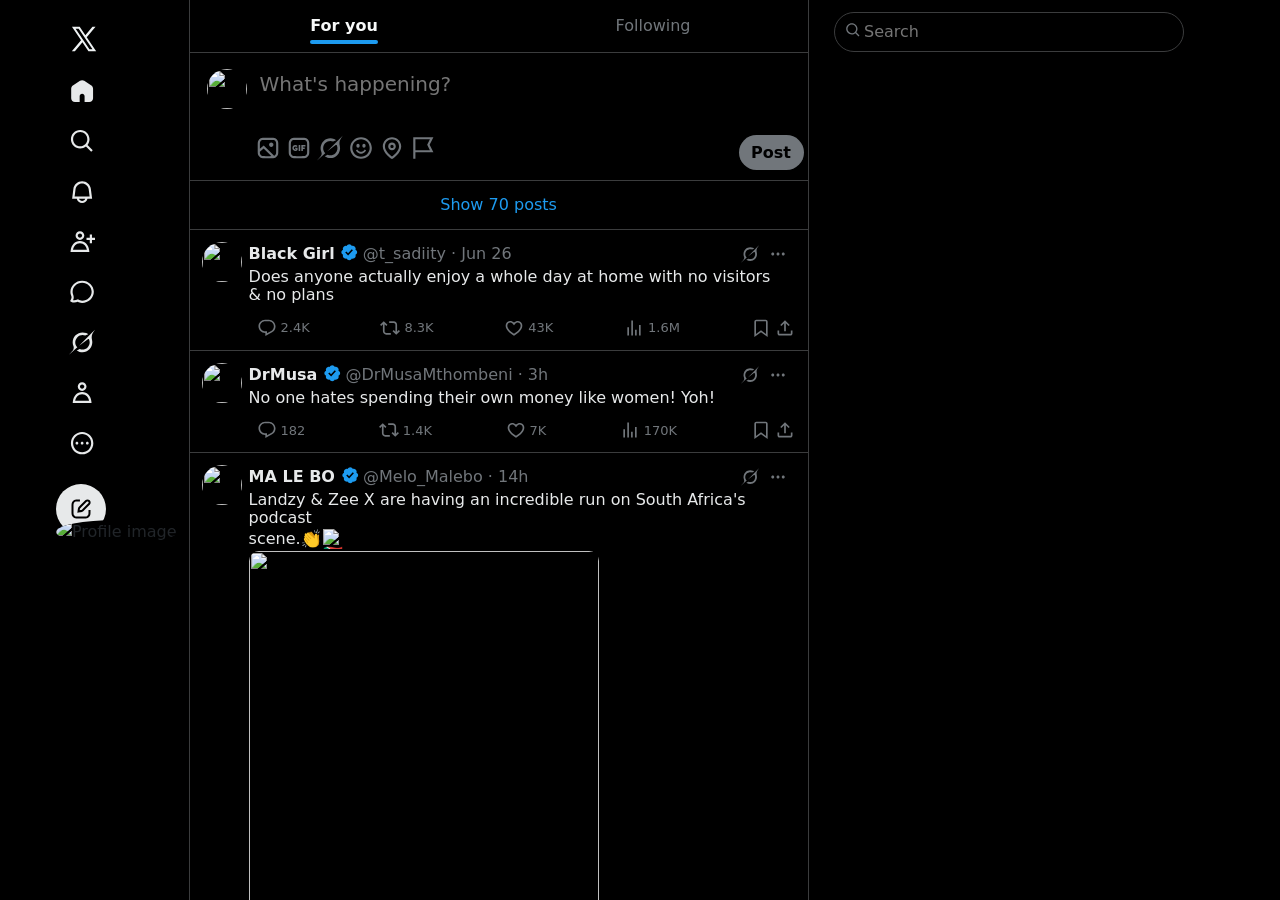
==== commit a1d8b25b: "more posts added and navbar complete" ====
--- a/index.html
+++ b/index.html
@@ -13,7 +13,6 @@
 
 <body>
     <div class="grid-container">
-        <!-- <div class="empty">.</div> -->
         <aside class="sidebar">
             <div class="sidebar-nav-items">
                 <ul>
@@ -66,15 +65,15 @@
     
 
         <main>
+            <div class="navbar">
+                <div class="for-you active">
+                    <span style="background: transparent; font-weight: bold; color: #e7e9ea;">For you</span>
+                </div>
+                <div class="following">
+                    <span style="background: transparent;">Following</span>
+                </div>
+            </div>
             <div class="main-content">
-                <div class="navbar">
-                    <div class="for-you">
-                        <span>For you</span>
-                    </div>
-                    <div class="following">
-                        <span>Following</span>
-                    </div>
-                </div>
                 <div class="tweet-section">
                     <div class="profile">
                         <img src="./assets/profile-img.jpg" alt="">
@@ -141,247 +140,255 @@
                         </div>
                     </div>
                 </div>
-                <div class="posts">
-                    <div class="profile">
-                        <img src="./assets/p1.jpg" alt="">
-                    </div>
-                    <div class="tweet-posts">
-                        <p><span style="font-weight: 700; color: #e7e9ea;">Black Girl 
-                            <svg viewBox="0 0 22 22" aria-label="Verified account" fill="rgba(29, 155, 240, 1)" style="width: 18.5px; height: 18.5px; margin: -4 4px 0 0;" role="img" class="r-4qtqp9 r-yyyyoo r-1xvli5t r-bnwqim r-lrvibr r-m6rgpd r-1cvl2hr r-f9ja8p r-og9te1 r-3t4u6i" data-testid="icon-verified"><g><path d="M20.396 11c-.018-.646-.215-1.275-.57-1.816-.354-.54-.852-.972-1.438-1.246.223-.607.27-1.264.14-1.897-.131-.634-.437-1.218-.882-1.687-.47-.445-1.053-.75-1.687-.882-.633-.13-1.29-.083-1.897.14-.273-.587-.704-1.086-1.245-1.44S11.647 1.62 11 1.604c-.646.017-1.273.213-1.813.568s-.969.854-1.24 1.44c-.608-.223-1.267-.272-1.902-.14-.635.13-1.22.436-1.69.882-.445.47-.749 1.055-.878 1.688-.13.633-.08 1.29.144 1.896-.587.274-1.087.705-1.443 1.245-.356.54-.555 1.17-.574 1.817.02.647.218 1.276.574 1.817.356.54.856.972 1.443 1.245-.224.606-.274 1.263-.144 1.896.13.634.433 1.218.877 1.688.47.443 1.054.747 1.687.878.633.132 1.29.084 1.897-.136.274.586.705 1.084 1.246 1.439.54.354 1.17.551 1.816.569.647-.016 1.276-.213 1.817-.567s.972-.854 1.245-1.44c.604.239 1.266.296 1.903.164.636-.132 1.22-.447 1.68-.907.46-.46.776-1.044.908-1.681s.075-1.299-.165-1.903c.586-.274 1.084-.705 1.439-1.246.354-.54.551-1.17.569-1.816zM9.662 14.85l-3.429-3.428 1.293-1.302 2.072 2.072 4.4-4.794 1.347 1.246z"></path></g></svg>
-                            </span> @t_sadiity · Jun 26
-                            <svg viewBox="0 0 33 32" aria-hidden="true" id="tweet-posts-icons" fill="#71767b" style="width: 18px; height: 18px;" class="r-4qtqp9 r-yyyyoo r-1xvli5t r-dnmrzs r-bnwqim r-lrvibr r-m6rgpd"><g><path d="M12.745 20.54l10.97-8.19c.539-.4 1.307-.244 1.564.38 1.349 3.288.746 7.241-1.938 9.955-2.683 2.714-6.417 3.31-9.83 1.954l-3.728 1.745c5.347 3.697 11.84 2.782 15.898-1.324 3.219-3.255 4.216-7.692 3.284-11.693l.008.009c-1.351-5.878.332-8.227 3.782-13.031L33 0l-4.54 4.59v-.014L12.743 20.544m-2.263 1.987c-3.837-3.707-3.175-9.446.1-12.755 2.42-2.449 6.388-3.448 9.852-1.979l3.72-1.737c-.67-.49-1.53-1.017-2.515-1.387-4.455-1.854-9.789-.931-13.41 2.728-3.483 3.523-4.579 8.94-2.697 13.561 1.405 3.454-.899 5.898-3.22 8.364C1.49 30.2.666 31.074 0 32l10.478-9.466"></path></g></svg>
-                            <svg viewBox="0 0 24 24" aria-hidden="true" id="tweet-posts-icons" fill="#71767b" style="width: 18px; height: 18px;" class="r-4qtqp9 r-yyyyoo r-dnmrzs r-bnwqim r-lrvibr r-m6rgpd r-1xvli5t r-1hdv0qi"><g><path d="M3 12c0-1.1.9-2 2-2s2 .9 2 2-.9 2-2 2-2-.9-2-2zm9 2c1.1 0 2-.9 2-2s-.9-2-2-2-2 .9-2 2 .9 2 2 2zm7 0c1.1 0 2-.9 2-2s-.9-2-2-2-2 .9-2 2 .9 2 2 2z"></path></g></svg>
-                        </p>
-                        <div class="tweets">
-                            <p>Does anyone actually enjoy a whole day at home with no visitors & no plans</p>
-                        </div>
-                    </div>
-                    <div class="post-options">
-                        <div></div>
-                        <div class="post-icons">
-                            <div class="p-i-1">
-                                <svg viewBox="0 0 24 24" aria-hidden="true" fill="#71767b" style="width: 20px; height: 20px;" class="r-4qtqp9 r-yyyyoo r-dnmrzs r-bnwqim r-lrvibr r-m6rgpd r-1xvli5t r-1hdv0qi"><g><path d="M1.751 10c0-4.42 3.584-8 8.005-8h4.366c4.49 0 8.129 3.64 8.129 8.13 0 2.96-1.607 5.68-4.196 7.11l-8.054 4.46v-3.69h-.067c-4.49.1-8.183-3.51-8.183-8.01zm8.005-6c-3.317 0-6.005 2.69-6.005 6 0 3.37 2.77 6.08 6.138 6.01l.351-.01h1.761v2.3l5.087-2.81c1.951-1.08 3.163-3.13 3.163-5.36 0-3.39-2.744-6.13-6.129-6.13H9.756z"></path></g></svg>
-                                <p>2.4K</p>
-                            </div>
-                            <div class="p-i-2">
-                                <svg viewBox="0 0 24 24" aria-hidden="true" fill="#71767b" style="width: 20px; height: 20px;" class="r-4qtqp9 r-yyyyoo r-dnmrzs r-bnwqim r-lrvibr r-m6rgpd r-1xvli5t r-1hdv0qi"><g><path d="M4.5 3.88l4.432 4.14-1.364 1.46L5.5 7.55V16c0 1.1.896 2 2 2H13v2H7.5c-2.209 0-4-1.79-4-4V7.55L1.432 9.48.068 8.02 4.5 3.88zM16.5 6H11V4h5.5c2.209 0 4 1.79 4 4v8.45l2.068-1.93 1.364 1.46-4.432 4.14-4.432-4.14 1.364-1.46 2.068 1.93V8c0-1.1-.896-2-2-2z"></path></g></svg>
-                                <p>8.3K</p>
-                            </div>
-                            <div class="p-i-3">
-                                <svg viewBox="0 0 24 24" aria-hidden="true" fill="#71767b" style="width: 20px; height: 20px;" class="r-4qtqp9 r-yyyyoo r-dnmrzs r-bnwqim r-lrvibr r-m6rgpd r-1xvli5t r-1hdv0qi"><g><path d="M16.697 5.5c-1.222-.06-2.679.51-3.89 2.16l-.805 1.09-.806-1.09C9.984 6.01 8.526 5.44 7.304 5.5c-1.243.07-2.349.78-2.91 1.91-.552 1.12-.633 2.78.479 4.82 1.074 1.97 3.257 4.27 7.129 6.61 3.87-2.34 6.052-4.64 7.126-6.61 1.111-2.04 1.03-3.7.477-4.82-.561-1.13-1.666-1.84-2.908-1.91zm4.187 7.69c-1.351 2.48-4.001 5.12-8.379 7.67l-.503.3-.504-.3c-4.379-2.55-7.029-5.19-8.382-7.67-1.36-2.5-1.41-4.86-.514-6.67.887-1.79 2.647-2.91 4.601-3.01 1.651-.09 3.368.56 4.798 2.01 1.429-1.45 3.146-2.1 4.796-2.01 1.954.1 3.714 1.22 4.601 3.01.896 1.81.846 4.17-.514 6.67z"></path></g></svg>
-                                <p>43K</p>
-                            </div>
-                            <div class="p-i-4">
-                                <svg viewBox="0 0 24 24" aria-hidden="true" fill="#71767b" style="width: 20px; height: 20px;" class="r-4qtqp9 r-yyyyoo r-dnmrzs r-bnwqim r-lrvibr r-m6rgpd r-1xvli5t r-1hdv0qi"><g><path d="M8.75 21V3h2v18h-2zM18 21V8.5h2V21h-2zM4 21l.004-10h2L6 21H4zm9.248 0v-7h2v7h-2z"></path></g></svg>
-                                <p>1.6M</p>
-                            </div>
-                            <div class="p-i-5">
-                                <svg viewBox="0 0 24 24" aria-hidden="true" fill="#71767b" style="width: 20px; height: 20px;" class="r-4qtqp9 r-yyyyoo r-dnmrzs r-bnwqim r-lrvibr r-m6rgpd r-1xvli5t r-1hdv0qi"><g><path d="M4 4.5C4 3.12 5.119 2 6.5 2h11C18.881 2 20 3.12 20 4.5v18.44l-8-5.71-8 5.71V4.5zM6.5 4c-.276 0-.5.22-.5.5v14.56l6-4.29 6 4.29V4.5c0-.28-.224-.5-.5-.5h-11z"></path></g></svg>
-                                <svg viewBox="0 0 24 24" aria-hidden="true" fill="#71767b" style="width: 20px; height: 20px;" class="r-4qtqp9 r-yyyyoo r-dnmrzs r-bnwqim r-lrvibr r-m6rgpd r-1xvli5t r-1hdv0qi"><g><path d="M12 2.59l5.7 5.7-1.41 1.42L13 6.41V16h-2V6.41l-3.3 3.3-1.41-1.42L12 2.59zM21 15l-.02 3.51c0 1.38-1.12 2.49-2.5 2.49H5.5C4.11 21 3 19.88 3 18.5V15h2v3.5c0 .28.22.5.5.5h12.98c.28 0 .5-.22.5-.5L19 15h2z"></path></g></svg>
-                            </div>
-                        </div>
-                    </div>
-                </div>
-                <div class="posts">
-                    <div class="profile">
-                        <img src="./assets/p1.jpg" alt="">
-                    </div>
-                    <div class="tweet-posts">
-                        <p><span style="font-weight: 700; color: #e7e9ea;">Lawrence Kitema 
-                            <svg viewBox="0 0 22 22" aria-label="Verified account" fill="rgba(29, 155, 240, 1)" style="width: 18.5px; height: 18.5px; margin: -4 4px 0 0;" role="img" class="r-4qtqp9 r-yyyyoo r-1xvli5t r-bnwqim r-lrvibr r-m6rgpd r-1cvl2hr r-f9ja8p r-og9te1 r-3t4u6i" data-testid="icon-verified"><g><path d="M20.396 11c-.018-.646-.215-1.275-.57-1.816-.354-.54-.852-.972-1.438-1.246.223-.607.27-1.264.14-1.897-.131-.634-.437-1.218-.882-1.687-.47-.445-1.053-.75-1.687-.882-.633-.13-1.29-.083-1.897.14-.273-.587-.704-1.086-1.245-1.44S11.647 1.62 11 1.604c-.646.017-1.273.213-1.813.568s-.969.854-1.24 1.44c-.608-.223-1.267-.272-1.902-.14-.635.13-1.22.436-1.69.882-.445.47-.749 1.055-.878 1.688-.13.633-.08 1.29.144 1.896-.587.274-1.087.705-1.443 1.245-.356.54-.555 1.17-.574 1.817.02.647.218 1.276.574 1.817.356.54.856.972 1.443 1.245-.224.606-.274 1.263-.144 1.896.13.634.433 1.218.877 1.688.47.443 1.054.747 1.687.878.633.132 1.29.084 1.897-.136.274.586.705 1.084 1.246 1.439.54.354 1.17.551 1.816.569.647-.016 1.276-.213 1.817-.567s.972-.854 1.245-1.44c.604.239 1.266.296 1.903.164.636-.132 1.22-.447 1.68-.907.46-.46.776-1.044.908-1.681s.075-1.299-.165-1.903c.586-.274 1.084-.705 1.439-1.246.354-.54.551-1.17.569-1.816zM9.662 14.85l-3.429-3.428 1.293-1.302 2.072 2.072 4.4-4.794 1.347 1.246z"></path></g></svg>
-                            </span> @lawrencekitema · 13h
-                            <svg viewBox="0 0 33 32" aria-hidden="true" id="tweet-posts-icons" fill="#71767b" style="width: 18px; height: 18px;" class="r-4qtqp9 r-yyyyoo r-1xvli5t r-dnmrzs r-bnwqim r-lrvibr r-m6rgpd"><g><path d="M12.745 20.54l10.97-8.19c.539-.4 1.307-.244 1.564.38 1.349 3.288.746 7.241-1.938 9.955-2.683 2.714-6.417 3.31-9.83 1.954l-3.728 1.745c5.347 3.697 11.84 2.782 15.898-1.324 3.219-3.255 4.216-7.692 3.284-11.693l.008.009c-1.351-5.878.332-8.227 3.782-13.031L33 0l-4.54 4.59v-.014L12.743 20.544m-2.263 1.987c-3.837-3.707-3.175-9.446.1-12.755 2.42-2.449 6.388-3.448 9.852-1.979l3.72-1.737c-.67-.49-1.53-1.017-2.515-1.387-4.455-1.854-9.789-.931-13.41 2.728-3.483 3.523-4.579 8.94-2.697 13.561 1.405 3.454-.899 5.898-3.22 8.364C1.49 30.2.666 31.074 0 32l10.478-9.466"></path></g></svg>
-                            <svg viewBox="0 0 24 24" aria-hidden="true" id="tweet-posts-icons" fill="#71767b" style="width: 18px; height: 18px;" class="r-4qtqp9 r-yyyyoo r-dnmrzs r-bnwqim r-lrvibr r-m6rgpd r-1xvli5t r-1hdv0qi"><g><path d="M3 12c0-1.1.9-2 2-2s2 .9 2 2-.9 2-2 2-2-.9-2-2zm9 2c1.1 0 2-.9 2-2s-.9-2-2-2-2 .9-2 2 .9 2 2 2zm7 0c1.1 0 2-.9 2-2s-.9-2-2-2-2 .9-2 2 .9 2 2 2z"></path></g></svg>
-                        </p>
-                        <div class="tweets">
-                            <p>How do you even explain this to your insurance? 😂</p>
-                        </div>
-                        <div class="post-video">
-                            <video src="https://x.com/lawrencekitema/status/2070864284385464350/video/1"></video>
-                        </div>
-                    </div>
-                    <div class="post-options">
-                        <div></div>
-                        <div class="post-icons">
-                            <div class="p-i-1">
-                                <svg viewBox="0 0 24 24" aria-hidden="true" fill="#71767b" style="width: 20px; height: 20px;" class="r-4qtqp9 r-yyyyoo r-dnmrzs r-bnwqim r-lrvibr r-m6rgpd r-1xvli5t r-1hdv0qi"><g><path d="M1.751 10c0-4.42 3.584-8 8.005-8h4.366c4.49 0 8.129 3.64 8.129 8.13 0 2.96-1.607 5.68-4.196 7.11l-8.054 4.46v-3.69h-.067c-4.49.1-8.183-3.51-8.183-8.01zm8.005-6c-3.317 0-6.005 2.69-6.005 6 0 3.37 2.77 6.08 6.138 6.01l.351-.01h1.761v2.3l5.087-2.81c1.951-1.08 3.163-3.13 3.163-5.36 0-3.39-2.744-6.13-6.129-6.13H9.756z"></path></g></svg>
-                                <p>2.4K</p>
-                            </div>
-                            <div class="p-i-2">
-                                <svg viewBox="0 0 24 24" aria-hidden="true" fill="#71767b" style="width: 20px; height: 20px;" class="r-4qtqp9 r-yyyyoo r-dnmrzs r-bnwqim r-lrvibr r-m6rgpd r-1xvli5t r-1hdv0qi"><g><path d="M4.5 3.88l4.432 4.14-1.364 1.46L5.5 7.55V16c0 1.1.896 2 2 2H13v2H7.5c-2.209 0-4-1.79-4-4V7.55L1.432 9.48.068 8.02 4.5 3.88zM16.5 6H11V4h5.5c2.209 0 4 1.79 4 4v8.45l2.068-1.93 1.364 1.46-4.432 4.14-4.432-4.14 1.364-1.46 2.068 1.93V8c0-1.1-.896-2-2-2z"></path></g></svg>
-                                <p>8.3K</p>
-                            </div>
-                            <div class="p-i-3">
-                                <svg viewBox="0 0 24 24" aria-hidden="true" fill="#71767b" style="width: 20px; height: 20px;" class="r-4qtqp9 r-yyyyoo r-dnmrzs r-bnwqim r-lrvibr r-m6rgpd r-1xvli5t r-1hdv0qi"><g><path d="M16.697 5.5c-1.222-.06-2.679.51-3.89 2.16l-.805 1.09-.806-1.09C9.984 6.01 8.526 5.44 7.304 5.5c-1.243.07-2.349.78-2.91 1.91-.552 1.12-.633 2.78.479 4.82 1.074 1.97 3.257 4.27 7.129 6.61 3.87-2.34 6.052-4.64 7.126-6.61 1.111-2.04 1.03-3.7.477-4.82-.561-1.13-1.666-1.84-2.908-1.91zm4.187 7.69c-1.351 2.48-4.001 5.12-8.379 7.67l-.503.3-.504-.3c-4.379-2.55-7.029-5.19-8.382-7.67-1.36-2.5-1.41-4.86-.514-6.67.887-1.79 2.647-2.91 4.601-3.01 1.651-.09 3.368.56 4.798 2.01 1.429-1.45 3.146-2.1 4.796-2.01 1.954.1 3.714 1.22 4.601 3.01.896 1.81.846 4.17-.514 6.67z"></path></g></svg>
-                                <p>43K</p>
-                            </div>
-                            <div class="p-i-4">
-                                <svg viewBox="0 0 24 24" aria-hidden="true" fill="#71767b" style="width: 20px; height: 20px;" class="r-4qtqp9 r-yyyyoo r-dnmrzs r-bnwqim r-lrvibr r-m6rgpd r-1xvli5t r-1hdv0qi"><g><path d="M8.75 21V3h2v18h-2zM18 21V8.5h2V21h-2zM4 21l.004-10h2L6 21H4zm9.248 0v-7h2v7h-2z"></path></g></svg>
-                                <p>1.6M</p>
-                            </div>
-                            <div class="p-i-5">
-                                <svg viewBox="0 0 24 24" aria-hidden="true" fill="#71767b" style="width: 20px; height: 20px;" class="r-4qtqp9 r-yyyyoo r-dnmrzs r-bnwqim r-lrvibr r-m6rgpd r-1xvli5t r-1hdv0qi"><g><path d="M4 4.5C4 3.12 5.119 2 6.5 2h11C18.881 2 20 3.12 20 4.5v18.44l-8-5.71-8 5.71V4.5zM6.5 4c-.276 0-.5.22-.5.5v14.56l6-4.29 6 4.29V4.5c0-.28-.224-.5-.5-.5h-11z"></path></g></svg>
-                                <svg viewBox="0 0 24 24" aria-hidden="true" fill="#71767b" style="width: 20px; height: 20px;" class="r-4qtqp9 r-yyyyoo r-dnmrzs r-bnwqim r-lrvibr r-m6rgpd r-1xvli5t r-1hdv0qi"><g><path d="M12 2.59l5.7 5.7-1.41 1.42L13 6.41V16h-2V6.41l-3.3 3.3-1.41-1.42L12 2.59zM21 15l-.02 3.51c0 1.38-1.12 2.49-2.5 2.49H5.5C4.11 21 3 19.88 3 18.5V15h2v3.5c0 .28.22.5.5.5h12.98c.28 0 .5-.22.5-.5L19 15h2z"></path></g></svg>
-                            </div>
-                        </div>
-                    </div>
-                </div>
-                <div class="posts">
-                    <div class="profile">
-                        <img src="./assets/p1.jpg" alt="">
-                    </div>
-                    <div class="tweet-posts">
-                        <p><span style="font-weight: 700; color: #e7e9ea;">Black Girl 
-                            <svg viewBox="0 0 22 22" aria-label="Verified account" fill="rgba(29, 155, 240, 1)" style="width: 18.5px; height: 18.5px; margin: -4 4px 0 0;" role="img" class="r-4qtqp9 r-yyyyoo r-1xvli5t r-bnwqim r-lrvibr r-m6rgpd r-1cvl2hr r-f9ja8p r-og9te1 r-3t4u6i" data-testid="icon-verified"><g><path d="M20.396 11c-.018-.646-.215-1.275-.57-1.816-.354-.54-.852-.972-1.438-1.246.223-.607.27-1.264.14-1.897-.131-.634-.437-1.218-.882-1.687-.47-.445-1.053-.75-1.687-.882-.633-.13-1.29-.083-1.897.14-.273-.587-.704-1.086-1.245-1.44S11.647 1.62 11 1.604c-.646.017-1.273.213-1.813.568s-.969.854-1.24 1.44c-.608-.223-1.267-.272-1.902-.14-.635.13-1.22.436-1.69.882-.445.47-.749 1.055-.878 1.688-.13.633-.08 1.29.144 1.896-.587.274-1.087.705-1.443 1.245-.356.54-.555 1.17-.574 1.817.02.647.218 1.276.574 1.817.356.54.856.972 1.443 1.245-.224.606-.274 1.263-.144 1.896.13.634.433 1.218.877 1.688.47.443 1.054.747 1.687.878.633.132 1.29.084 1.897-.136.274.586.705 1.084 1.246 1.439.54.354 1.17.551 1.816.569.647-.016 1.276-.213 1.817-.567s.972-.854 1.245-1.44c.604.239 1.266.296 1.903.164.636-.132 1.22-.447 1.68-.907.46-.46.776-1.044.908-1.681s.075-1.299-.165-1.903c.586-.274 1.084-.705 1.439-1.246.354-.54.551-1.17.569-1.816zM9.662 14.85l-3.429-3.428 1.293-1.302 2.072 2.072 4.4-4.794 1.347 1.246z"></path></g></svg>
-                            </span> @t_sadiity · Jun 26
-                            <svg viewBox="0 0 33 32" aria-hidden="true" id="tweet-posts-icons" fill="#71767b" style="width: 18px; height: 18px;" class="r-4qtqp9 r-yyyyoo r-1xvli5t r-dnmrzs r-bnwqim r-lrvibr r-m6rgpd"><g><path d="M12.745 20.54l10.97-8.19c.539-.4 1.307-.244 1.564.38 1.349 3.288.746 7.241-1.938 9.955-2.683 2.714-6.417 3.31-9.83 1.954l-3.728 1.745c5.347 3.697 11.84 2.782 15.898-1.324 3.219-3.255 4.216-7.692 3.284-11.693l.008.009c-1.351-5.878.332-8.227 3.782-13.031L33 0l-4.54 4.59v-.014L12.743 20.544m-2.263 1.987c-3.837-3.707-3.175-9.446.1-12.755 2.42-2.449 6.388-3.448 9.852-1.979l3.72-1.737c-.67-.49-1.53-1.017-2.515-1.387-4.455-1.854-9.789-.931-13.41 2.728-3.483 3.523-4.579 8.94-2.697 13.561 1.405 3.454-.899 5.898-3.22 8.364C1.49 30.2.666 31.074 0 32l10.478-9.466"></path></g></svg>
-                            <svg viewBox="0 0 24 24" aria-hidden="true" id="tweet-posts-icons" fill="#71767b" style="width: 18px; height: 18px;" class="r-4qtqp9 r-yyyyoo r-dnmrzs r-bnwqim r-lrvibr r-m6rgpd r-1xvli5t r-1hdv0qi"><g><path d="M3 12c0-1.1.9-2 2-2s2 .9 2 2-.9 2-2 2-2-.9-2-2zm9 2c1.1 0 2-.9 2-2s-.9-2-2-2-2 .9-2 2 .9 2 2 2zm7 0c1.1 0 2-.9 2-2s-.9-2-2-2-2 .9-2 2 .9 2 2 2z"></path></g></svg>
-                        </p>
-                        <div class="tweets">
-                            <p>Does anyone actually enjoy a whole day at home with no visitors & no plans</p>
-                        </div>
-                    </div>
-                    <div class="post-options">
-                        <div></div>
-                        <div class="post-icons">
-                            <div class="p-i-1">
-                                <svg viewBox="0 0 24 24" aria-hidden="true" fill="#71767b" style="width: 20px; height: 20px;" class="r-4qtqp9 r-yyyyoo r-dnmrzs r-bnwqim r-lrvibr r-m6rgpd r-1xvli5t r-1hdv0qi"><g><path d="M1.751 10c0-4.42 3.584-8 8.005-8h4.366c4.49 0 8.129 3.64 8.129 8.13 0 2.96-1.607 5.68-4.196 7.11l-8.054 4.46v-3.69h-.067c-4.49.1-8.183-3.51-8.183-8.01zm8.005-6c-3.317 0-6.005 2.69-6.005 6 0 3.37 2.77 6.08 6.138 6.01l.351-.01h1.761v2.3l5.087-2.81c1.951-1.08 3.163-3.13 3.163-5.36 0-3.39-2.744-6.13-6.129-6.13H9.756z"></path></g></svg>
-                                <p>2.4K</p>
-                            </div>
-                            <div class="p-i-2">
-                                <svg viewBox="0 0 24 24" aria-hidden="true" fill="#71767b" style="width: 20px; height: 20px;" class="r-4qtqp9 r-yyyyoo r-dnmrzs r-bnwqim r-lrvibr r-m6rgpd r-1xvli5t r-1hdv0qi"><g><path d="M4.5 3.88l4.432 4.14-1.364 1.46L5.5 7.55V16c0 1.1.896 2 2 2H13v2H7.5c-2.209 0-4-1.79-4-4V7.55L1.432 9.48.068 8.02 4.5 3.88zM16.5 6H11V4h5.5c2.209 0 4 1.79 4 4v8.45l2.068-1.93 1.364 1.46-4.432 4.14-4.432-4.14 1.364-1.46 2.068 1.93V8c0-1.1-.896-2-2-2z"></path></g></svg>
-                                <p>8.3K</p>
-                            </div>
-                            <div class="p-i-3">
-                                <svg viewBox="0 0 24 24" aria-hidden="true" fill="#71767b" style="width: 20px; height: 20px;" class="r-4qtqp9 r-yyyyoo r-dnmrzs r-bnwqim r-lrvibr r-m6rgpd r-1xvli5t r-1hdv0qi"><g><path d="M16.697 5.5c-1.222-.06-2.679.51-3.89 2.16l-.805 1.09-.806-1.09C9.984 6.01 8.526 5.44 7.304 5.5c-1.243.07-2.349.78-2.91 1.91-.552 1.12-.633 2.78.479 4.82 1.074 1.97 3.257 4.27 7.129 6.61 3.87-2.34 6.052-4.64 7.126-6.61 1.111-2.04 1.03-3.7.477-4.82-.561-1.13-1.666-1.84-2.908-1.91zm4.187 7.69c-1.351 2.48-4.001 5.12-8.379 7.67l-.503.3-.504-.3c-4.379-2.55-7.029-5.19-8.382-7.67-1.36-2.5-1.41-4.86-.514-6.67.887-1.79 2.647-2.91 4.601-3.01 1.651-.09 3.368.56 4.798 2.01 1.429-1.45 3.146-2.1 4.796-2.01 1.954.1 3.714 1.22 4.601 3.01.896 1.81.846 4.17-.514 6.67z"></path></g></svg>
-                                <p>43K</p>
-                            </div>
-                            <div class="p-i-4">
-                                <svg viewBox="0 0 24 24" aria-hidden="true" fill="#71767b" style="width: 20px; height: 20px;" class="r-4qtqp9 r-yyyyoo r-dnmrzs r-bnwqim r-lrvibr r-m6rgpd r-1xvli5t r-1hdv0qi"><g><path d="M8.75 21V3h2v18h-2zM18 21V8.5h2V21h-2zM4 21l.004-10h2L6 21H4zm9.248 0v-7h2v7h-2z"></path></g></svg>
-                                <p>1.6M</p>
-                            </div>
-                            <div class="p-i-5">
-                                <svg viewBox="0 0 24 24" aria-hidden="true" fill="#71767b" style="width: 20px; height: 20px;" class="r-4qtqp9 r-yyyyoo r-dnmrzs r-bnwqim r-lrvibr r-m6rgpd r-1xvli5t r-1hdv0qi"><g><path d="M4 4.5C4 3.12 5.119 2 6.5 2h11C18.881 2 20 3.12 20 4.5v18.44l-8-5.71-8 5.71V4.5zM6.5 4c-.276 0-.5.22-.5.5v14.56l6-4.29 6 4.29V4.5c0-.28-.224-.5-.5-.5h-11z"></path></g></svg>
-                                <svg viewBox="0 0 24 24" aria-hidden="true" fill="#71767b" style="width: 20px; height: 20px;" class="r-4qtqp9 r-yyyyoo r-dnmrzs r-bnwqim r-lrvibr r-m6rgpd r-1xvli5t r-1hdv0qi"><g><path d="M12 2.59l5.7 5.7-1.41 1.42L13 6.41V16h-2V6.41l-3.3 3.3-1.41-1.42L12 2.59zM21 15l-.02 3.51c0 1.38-1.12 2.49-2.5 2.49H5.5C4.11 21 3 19.88 3 18.5V15h2v3.5c0 .28.22.5.5.5h12.98c.28 0 .5-.22.5-.5L19 15h2z"></path></g></svg>
-                            </div>
-                        </div>
-                    </div>
-                </div>
-                <div class="posts">
-                    <div class="profile">
-                        <img src="./assets/p1.jpg" alt="">
-                    </div>
-                    <div class="tweet-posts">
-                        <p><span style="font-weight: 700; color: #e7e9ea;">Black Girl 
-                            <svg viewBox="0 0 22 22" aria-label="Verified account" fill="rgba(29, 155, 240, 1)" style="width: 18.5px; height: 18.5px; margin: -4 4px 0 0;" role="img" class="r-4qtqp9 r-yyyyoo r-1xvli5t r-bnwqim r-lrvibr r-m6rgpd r-1cvl2hr r-f9ja8p r-og9te1 r-3t4u6i" data-testid="icon-verified"><g><path d="M20.396 11c-.018-.646-.215-1.275-.57-1.816-.354-.54-.852-.972-1.438-1.246.223-.607.27-1.264.14-1.897-.131-.634-.437-1.218-.882-1.687-.47-.445-1.053-.75-1.687-.882-.633-.13-1.29-.083-1.897.14-.273-.587-.704-1.086-1.245-1.44S11.647 1.62 11 1.604c-.646.017-1.273.213-1.813.568s-.969.854-1.24 1.44c-.608-.223-1.267-.272-1.902-.14-.635.13-1.22.436-1.69.882-.445.47-.749 1.055-.878 1.688-.13.633-.08 1.29.144 1.896-.587.274-1.087.705-1.443 1.245-.356.54-.555 1.17-.574 1.817.02.647.218 1.276.574 1.817.356.54.856.972 1.443 1.245-.224.606-.274 1.263-.144 1.896.13.634.433 1.218.877 1.688.47.443 1.054.747 1.687.878.633.132 1.29.084 1.897-.136.274.586.705 1.084 1.246 1.439.54.354 1.17.551 1.816.569.647-.016 1.276-.213 1.817-.567s.972-.854 1.245-1.44c.604.239 1.266.296 1.903.164.636-.132 1.22-.447 1.68-.907.46-.46.776-1.044.908-1.681s.075-1.299-.165-1.903c.586-.274 1.084-.705 1.439-1.246.354-.54.551-1.17.569-1.816zM9.662 14.85l-3.429-3.428 1.293-1.302 2.072 2.072 4.4-4.794 1.347 1.246z"></path></g></svg>
-                            </span> @t_sadiity · Jun 26
-                            <svg viewBox="0 0 33 32" aria-hidden="true" id="tweet-posts-icons" fill="#71767b" style="width: 18px; height: 18px;" class="r-4qtqp9 r-yyyyoo r-1xvli5t r-dnmrzs r-bnwqim r-lrvibr r-m6rgpd"><g><path d="M12.745 20.54l10.97-8.19c.539-.4 1.307-.244 1.564.38 1.349 3.288.746 7.241-1.938 9.955-2.683 2.714-6.417 3.31-9.83 1.954l-3.728 1.745c5.347 3.697 11.84 2.782 15.898-1.324 3.219-3.255 4.216-7.692 3.284-11.693l.008.009c-1.351-5.878.332-8.227 3.782-13.031L33 0l-4.54 4.59v-.014L12.743 20.544m-2.263 1.987c-3.837-3.707-3.175-9.446.1-12.755 2.42-2.449 6.388-3.448 9.852-1.979l3.72-1.737c-.67-.49-1.53-1.017-2.515-1.387-4.455-1.854-9.789-.931-13.41 2.728-3.483 3.523-4.579 8.94-2.697 13.561 1.405 3.454-.899 5.898-3.22 8.364C1.49 30.2.666 31.074 0 32l10.478-9.466"></path></g></svg>
-                            <svg viewBox="0 0 24 24" aria-hidden="true" id="tweet-posts-icons" fill="#71767b" style="width: 18px; height: 18px;" class="r-4qtqp9 r-yyyyoo r-dnmrzs r-bnwqim r-lrvibr r-m6rgpd r-1xvli5t r-1hdv0qi"><g><path d="M3 12c0-1.1.9-2 2-2s2 .9 2 2-.9 2-2 2-2-.9-2-2zm9 2c1.1 0 2-.9 2-2s-.9-2-2-2-2 .9-2 2 .9 2 2 2zm7 0c1.1 0 2-.9 2-2s-.9-2-2-2-2 .9-2 2 .9 2 2 2z"></path></g></svg>
-                        </p>
-                        <div class="tweets">
-                            <p>Does anyone actually enjoy a whole day at home with no visitors & no plans</p>
-                        </div>
-                    </div>
-                    <div class="post-options">
-                        <div></div>
-                        <div class="post-icons">
-                            <div class="p-i-1">
-                                <svg viewBox="0 0 24 24" aria-hidden="true" fill="#71767b" style="width: 20px; height: 20px;" class="r-4qtqp9 r-yyyyoo r-dnmrzs r-bnwqim r-lrvibr r-m6rgpd r-1xvli5t r-1hdv0qi"><g><path d="M1.751 10c0-4.42 3.584-8 8.005-8h4.366c4.49 0 8.129 3.64 8.129 8.13 0 2.96-1.607 5.68-4.196 7.11l-8.054 4.46v-3.69h-.067c-4.49.1-8.183-3.51-8.183-8.01zm8.005-6c-3.317 0-6.005 2.69-6.005 6 0 3.37 2.77 6.08 6.138 6.01l.351-.01h1.761v2.3l5.087-2.81c1.951-1.08 3.163-3.13 3.163-5.36 0-3.39-2.744-6.13-6.129-6.13H9.756z"></path></g></svg>
-                                <p>2.4K</p>
-                            </div>
-                            <div class="p-i-2">
-                                <svg viewBox="0 0 24 24" aria-hidden="true" fill="#71767b" style="width: 20px; height: 20px;" class="r-4qtqp9 r-yyyyoo r-dnmrzs r-bnwqim r-lrvibr r-m6rgpd r-1xvli5t r-1hdv0qi"><g><path d="M4.5 3.88l4.432 4.14-1.364 1.46L5.5 7.55V16c0 1.1.896 2 2 2H13v2H7.5c-2.209 0-4-1.79-4-4V7.55L1.432 9.48.068 8.02 4.5 3.88zM16.5 6H11V4h5.5c2.209 0 4 1.79 4 4v8.45l2.068-1.93 1.364 1.46-4.432 4.14-4.432-4.14 1.364-1.46 2.068 1.93V8c0-1.1-.896-2-2-2z"></path></g></svg>
-                                <p>8.3K</p>
-                            </div>
-                            <div class="p-i-3">
-                                <svg viewBox="0 0 24 24" aria-hidden="true" fill="#71767b" style="width: 20px; height: 20px;" class="r-4qtqp9 r-yyyyoo r-dnmrzs r-bnwqim r-lrvibr r-m6rgpd r-1xvli5t r-1hdv0qi"><g><path d="M16.697 5.5c-1.222-.06-2.679.51-3.89 2.16l-.805 1.09-.806-1.09C9.984 6.01 8.526 5.44 7.304 5.5c-1.243.07-2.349.78-2.91 1.91-.552 1.12-.633 2.78.479 4.82 1.074 1.97 3.257 4.27 7.129 6.61 3.87-2.34 6.052-4.64 7.126-6.61 1.111-2.04 1.03-3.7.477-4.82-.561-1.13-1.666-1.84-2.908-1.91zm4.187 7.69c-1.351 2.48-4.001 5.12-8.379 7.67l-.503.3-.504-.3c-4.379-2.55-7.029-5.19-8.382-7.67-1.36-2.5-1.41-4.86-.514-6.67.887-1.79 2.647-2.91 4.601-3.01 1.651-.09 3.368.56 4.798 2.01 1.429-1.45 3.146-2.1 4.796-2.01 1.954.1 3.714 1.22 4.601 3.01.896 1.81.846 4.17-.514 6.67z"></path></g></svg>
-                                <p>43K</p>
-                            </div>
-                            <div class="p-i-4">
-                                <svg viewBox="0 0 24 24" aria-hidden="true" fill="#71767b" style="width: 20px; height: 20px;" class="r-4qtqp9 r-yyyyoo r-dnmrzs r-bnwqim r-lrvibr r-m6rgpd r-1xvli5t r-1hdv0qi"><g><path d="M8.75 21V3h2v18h-2zM18 21V8.5h2V21h-2zM4 21l.004-10h2L6 21H4zm9.248 0v-7h2v7h-2z"></path></g></svg>
-                                <p>1.6M</p>
-                            </div>
-                            <div class="p-i-5">
-                                <svg viewBox="0 0 24 24" aria-hidden="true" fill="#71767b" style="width: 20px; height: 20px;" class="r-4qtqp9 r-yyyyoo r-dnmrzs r-bnwqim r-lrvibr r-m6rgpd r-1xvli5t r-1hdv0qi"><g><path d="M4 4.5C4 3.12 5.119 2 6.5 2h11C18.881 2 20 3.12 20 4.5v18.44l-8-5.71-8 5.71V4.5zM6.5 4c-.276 0-.5.22-.5.5v14.56l6-4.29 6 4.29V4.5c0-.28-.224-.5-.5-.5h-11z"></path></g></svg>
-                                <svg viewBox="0 0 24 24" aria-hidden="true" fill="#71767b" style="width: 20px; height: 20px;" class="r-4qtqp9 r-yyyyoo r-dnmrzs r-bnwqim r-lrvibr r-m6rgpd r-1xvli5t r-1hdv0qi"><g><path d="M12 2.59l5.7 5.7-1.41 1.42L13 6.41V16h-2V6.41l-3.3 3.3-1.41-1.42L12 2.59zM21 15l-.02 3.51c0 1.38-1.12 2.49-2.5 2.49H5.5C4.11 21 3 19.88 3 18.5V15h2v3.5c0 .28.22.5.5.5h12.98c.28 0 .5-.22.5-.5L19 15h2z"></path></g></svg>
-                            </div>
-                        </div>
-                    </div>
-                </div>
-                <div class="posts">
-                    <div class="profile">
-                        <img src="./assets/p1.jpg" alt="">
-                    </div>
-                    <div class="tweet-posts">
-                        <p><span style="font-weight: 700; color: #e7e9ea;">Black Girl 
-                            <svg viewBox="0 0 22 22" aria-label="Verified account" fill="rgba(29, 155, 240, 1)" style="width: 18.5px; height: 18.5px; margin: -4 4px 0 0;" role="img" class="r-4qtqp9 r-yyyyoo r-1xvli5t r-bnwqim r-lrvibr r-m6rgpd r-1cvl2hr r-f9ja8p r-og9te1 r-3t4u6i" data-testid="icon-verified"><g><path d="M20.396 11c-.018-.646-.215-1.275-.57-1.816-.354-.54-.852-.972-1.438-1.246.223-.607.27-1.264.14-1.897-.131-.634-.437-1.218-.882-1.687-.47-.445-1.053-.75-1.687-.882-.633-.13-1.29-.083-1.897.14-.273-.587-.704-1.086-1.245-1.44S11.647 1.62 11 1.604c-.646.017-1.273.213-1.813.568s-.969.854-1.24 1.44c-.608-.223-1.267-.272-1.902-.14-.635.13-1.22.436-1.69.882-.445.47-.749 1.055-.878 1.688-.13.633-.08 1.29.144 1.896-.587.274-1.087.705-1.443 1.245-.356.54-.555 1.17-.574 1.817.02.647.218 1.276.574 1.817.356.54.856.972 1.443 1.245-.224.606-.274 1.263-.144 1.896.13.634.433 1.218.877 1.688.47.443 1.054.747 1.687.878.633.132 1.29.084 1.897-.136.274.586.705 1.084 1.246 1.439.54.354 1.17.551 1.816.569.647-.016 1.276-.213 1.817-.567s.972-.854 1.245-1.44c.604.239 1.266.296 1.903.164.636-.132 1.22-.447 1.68-.907.46-.46.776-1.044.908-1.681s.075-1.299-.165-1.903c.586-.274 1.084-.705 1.439-1.246.354-.54.551-1.17.569-1.816zM9.662 14.85l-3.429-3.428 1.293-1.302 2.072 2.072 4.4-4.794 1.347 1.246z"></path></g></svg>
-                            </span> @t_sadiity · Jun 26
-                            <svg viewBox="0 0 33 32" aria-hidden="true" id="tweet-posts-icons" fill="#71767b" style="width: 18px; height: 18px;" class="r-4qtqp9 r-yyyyoo r-1xvli5t r-dnmrzs r-bnwqim r-lrvibr r-m6rgpd"><g><path d="M12.745 20.54l10.97-8.19c.539-.4 1.307-.244 1.564.38 1.349 3.288.746 7.241-1.938 9.955-2.683 2.714-6.417 3.31-9.83 1.954l-3.728 1.745c5.347 3.697 11.84 2.782 15.898-1.324 3.219-3.255 4.216-7.692 3.284-11.693l.008.009c-1.351-5.878.332-8.227 3.782-13.031L33 0l-4.54 4.59v-.014L12.743 20.544m-2.263 1.987c-3.837-3.707-3.175-9.446.1-12.755 2.42-2.449 6.388-3.448 9.852-1.979l3.72-1.737c-.67-.49-1.53-1.017-2.515-1.387-4.455-1.854-9.789-.931-13.41 2.728-3.483 3.523-4.579 8.94-2.697 13.561 1.405 3.454-.899 5.898-3.22 8.364C1.49 30.2.666 31.074 0 32l10.478-9.466"></path></g></svg>
-                            <svg viewBox="0 0 24 24" aria-hidden="true" id="tweet-posts-icons" fill="#71767b" style="width: 18px; height: 18px;" class="r-4qtqp9 r-yyyyoo r-dnmrzs r-bnwqim r-lrvibr r-m6rgpd r-1xvli5t r-1hdv0qi"><g><path d="M3 12c0-1.1.9-2 2-2s2 .9 2 2-.9 2-2 2-2-.9-2-2zm9 2c1.1 0 2-.9 2-2s-.9-2-2-2-2 .9-2 2 .9 2 2 2zm7 0c1.1 0 2-.9 2-2s-.9-2-2-2-2 .9-2 2 .9 2 2 2z"></path></g></svg>
-                        </p>
-                        <div class="tweets">
-                            <p>Does anyone actually enjoy a whole day at home with no visitors & no plans</p>
-                        </div>
-                    </div>
-                    <div class="post-options">
-                        <div></div>
-                        <div class="post-icons">
-                            <div class="p-i-1">
-                                <svg viewBox="0 0 24 24" aria-hidden="true" fill="#71767b" style="width: 20px; height: 20px;" class="r-4qtqp9 r-yyyyoo r-dnmrzs r-bnwqim r-lrvibr r-m6rgpd r-1xvli5t r-1hdv0qi"><g><path d="M1.751 10c0-4.42 3.584-8 8.005-8h4.366c4.49 0 8.129 3.64 8.129 8.13 0 2.96-1.607 5.68-4.196 7.11l-8.054 4.46v-3.69h-.067c-4.49.1-8.183-3.51-8.183-8.01zm8.005-6c-3.317 0-6.005 2.69-6.005 6 0 3.37 2.77 6.08 6.138 6.01l.351-.01h1.761v2.3l5.087-2.81c1.951-1.08 3.163-3.13 3.163-5.36 0-3.39-2.744-6.13-6.129-6.13H9.756z"></path></g></svg>
-                                <p>2.4K</p>
-                            </div>
-                            <div class="p-i-2">
-                                <svg viewBox="0 0 24 24" aria-hidden="true" fill="#71767b" style="width: 20px; height: 20px;" class="r-4qtqp9 r-yyyyoo r-dnmrzs r-bnwqim r-lrvibr r-m6rgpd r-1xvli5t r-1hdv0qi"><g><path d="M4.5 3.88l4.432 4.14-1.364 1.46L5.5 7.55V16c0 1.1.896 2 2 2H13v2H7.5c-2.209 0-4-1.79-4-4V7.55L1.432 9.48.068 8.02 4.5 3.88zM16.5 6H11V4h5.5c2.209 0 4 1.79 4 4v8.45l2.068-1.93 1.364 1.46-4.432 4.14-4.432-4.14 1.364-1.46 2.068 1.93V8c0-1.1-.896-2-2-2z"></path></g></svg>
-                                <p>8.3K</p>
-                            </div>
-                            <div class="p-i-3">
-                                <svg viewBox="0 0 24 24" aria-hidden="true" fill="#71767b" style="width: 20px; height: 20px;" class="r-4qtqp9 r-yyyyoo r-dnmrzs r-bnwqim r-lrvibr r-m6rgpd r-1xvli5t r-1hdv0qi"><g><path d="M16.697 5.5c-1.222-.06-2.679.51-3.89 2.16l-.805 1.09-.806-1.09C9.984 6.01 8.526 5.44 7.304 5.5c-1.243.07-2.349.78-2.91 1.91-.552 1.12-.633 2.78.479 4.82 1.074 1.97 3.257 4.27 7.129 6.61 3.87-2.34 6.052-4.64 7.126-6.61 1.111-2.04 1.03-3.7.477-4.82-.561-1.13-1.666-1.84-2.908-1.91zm4.187 7.69c-1.351 2.48-4.001 5.12-8.379 7.67l-.503.3-.504-.3c-4.379-2.55-7.029-5.19-8.382-7.67-1.36-2.5-1.41-4.86-.514-6.67.887-1.79 2.647-2.91 4.601-3.01 1.651-.09 3.368.56 4.798 2.01 1.429-1.45 3.146-2.1 4.796-2.01 1.954.1 3.714 1.22 4.601 3.01.896 1.81.846 4.17-.514 6.67z"></path></g></svg>
-                                <p>43K</p>
-                            </div>
-                            <div class="p-i-4">
-                                <svg viewBox="0 0 24 24" aria-hidden="true" fill="#71767b" style="width: 20px; height: 20px;" class="r-4qtqp9 r-yyyyoo r-dnmrzs r-bnwqim r-lrvibr r-m6rgpd r-1xvli5t r-1hdv0qi"><g><path d="M8.75 21V3h2v18h-2zM18 21V8.5h2V21h-2zM4 21l.004-10h2L6 21H4zm9.248 0v-7h2v7h-2z"></path></g></svg>
-                                <p>1.6M</p>
-                            </div>
-                            <div class="p-i-5">
-                                <svg viewBox="0 0 24 24" aria-hidden="true" fill="#71767b" style="width: 20px; height: 20px;" class="r-4qtqp9 r-yyyyoo r-dnmrzs r-bnwqim r-lrvibr r-m6rgpd r-1xvli5t r-1hdv0qi"><g><path d="M4 4.5C4 3.12 5.119 2 6.5 2h11C18.881 2 20 3.12 20 4.5v18.44l-8-5.71-8 5.71V4.5zM6.5 4c-.276 0-.5.22-.5.5v14.56l6-4.29 6 4.29V4.5c0-.28-.224-.5-.5-.5h-11z"></path></g></svg>
-                                <svg viewBox="0 0 24 24" aria-hidden="true" fill="#71767b" style="width: 20px; height: 20px;" class="r-4qtqp9 r-yyyyoo r-dnmrzs r-bnwqim r-lrvibr r-m6rgpd r-1xvli5t r-1hdv0qi"><g><path d="M12 2.59l5.7 5.7-1.41 1.42L13 6.41V16h-2V6.41l-3.3 3.3-1.41-1.42L12 2.59zM21 15l-.02 3.51c0 1.38-1.12 2.49-2.5 2.49H5.5C4.11 21 3 19.88 3 18.5V15h2v3.5c0 .28.22.5.5.5h12.98c.28 0 .5-.22.5-.5L19 15h2z"></path></g></svg>
-                            </div>
-                        </div>
-                    </div>
-                </div>
-                <div class="posts">
-                    <div class="profile">
-                        <img src="./assets/p1.jpg" alt="">
-                    </div>
-                    <div class="tweet-posts">
-                        <p><span style="font-weight: 700; color: #e7e9ea;">Black Girl 
-                            <svg viewBox="0 0 22 22" aria-label="Verified account" fill="rgba(29, 155, 240, 1)" style="width: 18.5px; height: 18.5px; margin: -4 4px 0 0;" role="img" class="r-4qtqp9 r-yyyyoo r-1xvli5t r-bnwqim r-lrvibr r-m6rgpd r-1cvl2hr r-f9ja8p r-og9te1 r-3t4u6i" data-testid="icon-verified"><g><path d="M20.396 11c-.018-.646-.215-1.275-.57-1.816-.354-.54-.852-.972-1.438-1.246.223-.607.27-1.264.14-1.897-.131-.634-.437-1.218-.882-1.687-.47-.445-1.053-.75-1.687-.882-.633-.13-1.29-.083-1.897.14-.273-.587-.704-1.086-1.245-1.44S11.647 1.62 11 1.604c-.646.017-1.273.213-1.813.568s-.969.854-1.24 1.44c-.608-.223-1.267-.272-1.902-.14-.635.13-1.22.436-1.69.882-.445.47-.749 1.055-.878 1.688-.13.633-.08 1.29.144 1.896-.587.274-1.087.705-1.443 1.245-.356.54-.555 1.17-.574 1.817.02.647.218 1.276.574 1.817.356.54.856.972 1.443 1.245-.224.606-.274 1.263-.144 1.896.13.634.433 1.218.877 1.688.47.443 1.054.747 1.687.878.633.132 1.29.084 1.897-.136.274.586.705 1.084 1.246 1.439.54.354 1.17.551 1.816.569.647-.016 1.276-.213 1.817-.567s.972-.854 1.245-1.44c.604.239 1.266.296 1.903.164.636-.132 1.22-.447 1.68-.907.46-.46.776-1.044.908-1.681s.075-1.299-.165-1.903c.586-.274 1.084-.705 1.439-1.246.354-.54.551-1.17.569-1.816zM9.662 14.85l-3.429-3.428 1.293-1.302 2.072 2.072 4.4-4.794 1.347 1.246z"></path></g></svg>
-                            </span> @t_sadiity · Jun 26
-                            <svg viewBox="0 0 33 32" aria-hidden="true" id="tweet-posts-icons" fill="#71767b" style="width: 18px; height: 18px;" class="r-4qtqp9 r-yyyyoo r-1xvli5t r-dnmrzs r-bnwqim r-lrvibr r-m6rgpd"><g><path d="M12.745 20.54l10.97-8.19c.539-.4 1.307-.244 1.564.38 1.349 3.288.746 7.241-1.938 9.955-2.683 2.714-6.417 3.31-9.83 1.954l-3.728 1.745c5.347 3.697 11.84 2.782 15.898-1.324 3.219-3.255 4.216-7.692 3.284-11.693l.008.009c-1.351-5.878.332-8.227 3.782-13.031L33 0l-4.54 4.59v-.014L12.743 20.544m-2.263 1.987c-3.837-3.707-3.175-9.446.1-12.755 2.42-2.449 6.388-3.448 9.852-1.979l3.72-1.737c-.67-.49-1.53-1.017-2.515-1.387-4.455-1.854-9.789-.931-13.41 2.728-3.483 3.523-4.579 8.94-2.697 13.561 1.405 3.454-.899 5.898-3.22 8.364C1.49 30.2.666 31.074 0 32l10.478-9.466"></path></g></svg>
-                            <svg viewBox="0 0 24 24" aria-hidden="true" id="tweet-posts-icons" fill="#71767b" style="width: 18px; height: 18px;" class="r-4qtqp9 r-yyyyoo r-dnmrzs r-bnwqim r-lrvibr r-m6rgpd r-1xvli5t r-1hdv0qi"><g><path d="M3 12c0-1.1.9-2 2-2s2 .9 2 2-.9 2-2 2-2-.9-2-2zm9 2c1.1 0 2-.9 2-2s-.9-2-2-2-2 .9-2 2 .9 2 2 2zm7 0c1.1 0 2-.9 2-2s-.9-2-2-2-2 .9-2 2 .9 2 2 2z"></path></g></svg>
-                        </p>
-                        <div class="tweets">
-                            <p>Does anyone actually enjoy a whole day at home with no visitors & no plans</p>
-                        </div>
-                    </div>
-                    <div class="post-options">
-                        <div></div>
-                        <div class="post-icons">
-                            <div class="p-i-1">
-                                <svg viewBox="0 0 24 24" aria-hidden="true" fill="#71767b" style="width: 20px; height: 20px;" class="r-4qtqp9 r-yyyyoo r-dnmrzs r-bnwqim r-lrvibr r-m6rgpd r-1xvli5t r-1hdv0qi"><g><path d="M1.751 10c0-4.42 3.584-8 8.005-8h4.366c4.49 0 8.129 3.64 8.129 8.13 0 2.96-1.607 5.68-4.196 7.11l-8.054 4.46v-3.69h-.067c-4.49.1-8.183-3.51-8.183-8.01zm8.005-6c-3.317 0-6.005 2.69-6.005 6 0 3.37 2.77 6.08 6.138 6.01l.351-.01h1.761v2.3l5.087-2.81c1.951-1.08 3.163-3.13 3.163-5.36 0-3.39-2.744-6.13-6.129-6.13H9.756z"></path></g></svg>
-                                <p>2.4K</p>
-                            </div>
-                            <div class="p-i-2">
-                                <svg viewBox="0 0 24 24" aria-hidden="true" fill="#71767b" style="width: 20px; height: 20px;" class="r-4qtqp9 r-yyyyoo r-dnmrzs r-bnwqim r-lrvibr r-m6rgpd r-1xvli5t r-1hdv0qi"><g><path d="M4.5 3.88l4.432 4.14-1.364 1.46L5.5 7.55V16c0 1.1.896 2 2 2H13v2H7.5c-2.209 0-4-1.79-4-4V7.55L1.432 9.48.068 8.02 4.5 3.88zM16.5 6H11V4h5.5c2.209 0 4 1.79 4 4v8.45l2.068-1.93 1.364 1.46-4.432 4.14-4.432-4.14 1.364-1.46 2.068 1.93V8c0-1.1-.896-2-2-2z"></path></g></svg>
-                                <p>8.3K</p>
-                            </div>
-                            <div class="p-i-3">
-                                <svg viewBox="0 0 24 24" aria-hidden="true" fill="#71767b" style="width: 20px; height: 20px;" class="r-4qtqp9 r-yyyyoo r-dnmrzs r-bnwqim r-lrvibr r-m6rgpd r-1xvli5t r-1hdv0qi"><g><path d="M16.697 5.5c-1.222-.06-2.679.51-3.89 2.16l-.805 1.09-.806-1.09C9.984 6.01 8.526 5.44 7.304 5.5c-1.243.07-2.349.78-2.91 1.91-.552 1.12-.633 2.78.479 4.82 1.074 1.97 3.257 4.27 7.129 6.61 3.87-2.34 6.052-4.64 7.126-6.61 1.111-2.04 1.03-3.7.477-4.82-.561-1.13-1.666-1.84-2.908-1.91zm4.187 7.69c-1.351 2.48-4.001 5.12-8.379 7.67l-.503.3-.504-.3c-4.379-2.55-7.029-5.19-8.382-7.67-1.36-2.5-1.41-4.86-.514-6.67.887-1.79 2.647-2.91 4.601-3.01 1.651-.09 3.368.56 4.798 2.01 1.429-1.45 3.146-2.1 4.796-2.01 1.954.1 3.714 1.22 4.601 3.01.896 1.81.846 4.17-.514 6.67z"></path></g></svg>
-                                <p>43K</p>
-                            </div>
-                            <div class="p-i-4">
-                                <svg viewBox="0 0 24 24" aria-hidden="true" fill="#71767b" style="width: 20px; height: 20px;" class="r-4qtqp9 r-yyyyoo r-dnmrzs r-bnwqim r-lrvibr r-m6rgpd r-1xvli5t r-1hdv0qi"><g><path d="M8.75 21V3h2v18h-2zM18 21V8.5h2V21h-2zM4 21l.004-10h2L6 21H4zm9.248 0v-7h2v7h-2z"></path></g></svg>
-                                <p>1.6M</p>
+
+                <div class="posts">
+                    <div class="profile">
+                        <img src="./assets/p5.jpg" alt="">
+                    </div>
+                    <div class="tweet-posts">
+                        <p><span style="font-weight: 700; color: #e7e9ea;">DrMusa 
+                            <svg viewBox="0 0 22 22" aria-label="Verified account" fill="rgba(29, 155, 240, 1)" style="width: 18.5px; height: 18.5px; margin: -4 4px 0 0;" role="img" class="r-4qtqp9 r-yyyyoo r-1xvli5t r-bnwqim r-lrvibr r-m6rgpd r-1cvl2hr r-f9ja8p r-og9te1 r-3t4u6i" data-testid="icon-verified"><g><path d="M20.396 11c-.018-.646-.215-1.275-.57-1.816-.354-.54-.852-.972-1.438-1.246.223-.607.27-1.264.14-1.897-.131-.634-.437-1.218-.882-1.687-.47-.445-1.053-.75-1.687-.882-.633-.13-1.29-.083-1.897.14-.273-.587-.704-1.086-1.245-1.44S11.647 1.62 11 1.604c-.646.017-1.273.213-1.813.568s-.969.854-1.24 1.44c-.608-.223-1.267-.272-1.902-.14-.635.13-1.22.436-1.69.882-.445.47-.749 1.055-.878 1.688-.13.633-.08 1.29.144 1.896-.587.274-1.087.705-1.443 1.245-.356.54-.555 1.17-.574 1.817.02.647.218 1.276.574 1.817.356.54.856.972 1.443 1.245-.224.606-.274 1.263-.144 1.896.13.634.433 1.218.877 1.688.47.443 1.054.747 1.687.878.633.132 1.29.084 1.897-.136.274.586.705 1.084 1.246 1.439.54.354 1.17.551 1.816.569.647-.016 1.276-.213 1.817-.567s.972-.854 1.245-1.44c.604.239 1.266.296 1.903.164.636-.132 1.22-.447 1.68-.907.46-.46.776-1.044.908-1.681s.075-1.299-.165-1.903c.586-.274 1.084-.705 1.439-1.246.354-.54.551-1.17.569-1.816zM9.662 14.85l-3.429-3.428 1.293-1.302 2.072 2.072 4.4-4.794 1.347 1.246z"></path></g></svg>
+                            </span> @DrMusaMthombeni · 3h
+                            <svg viewBox="0 0 33 32" aria-hidden="true" id="tweet-posts-icons" fill="#71767b" style="width: 18px; height: 18px;" class="r-4qtqp9 r-yyyyoo r-1xvli5t r-dnmrzs r-bnwqim r-lrvibr r-m6rgpd"><g><path d="M12.745 20.54l10.97-8.19c.539-.4 1.307-.244 1.564.38 1.349 3.288.746 7.241-1.938 9.955-2.683 2.714-6.417 3.31-9.83 1.954l-3.728 1.745c5.347 3.697 11.84 2.782 15.898-1.324 3.219-3.255 4.216-7.692 3.284-11.693l.008.009c-1.351-5.878.332-8.227 3.782-13.031L33 0l-4.54 4.59v-.014L12.743 20.544m-2.263 1.987c-3.837-3.707-3.175-9.446.1-12.755 2.42-2.449 6.388-3.448 9.852-1.979l3.72-1.737c-.67-.49-1.53-1.017-2.515-1.387-4.455-1.854-9.789-.931-13.41 2.728-3.483 3.523-4.579 8.94-2.697 13.561 1.405 3.454-.899 5.898-3.22 8.364C1.49 30.2.666 31.074 0 32l10.478-9.466"></path></g></svg>
+                            <svg viewBox="0 0 24 24" aria-hidden="true" id="tweet-posts-icons" fill="#71767b" style="width: 18px; height: 18px;" class="r-4qtqp9 r-yyyyoo r-dnmrzs r-bnwqim r-lrvibr r-m6rgpd r-1xvli5t r-1hdv0qi"><g><path d="M3 12c0-1.1.9-2 2-2s2 .9 2 2-.9 2-2 2-2-.9-2-2zm9 2c1.1 0 2-.9 2-2s-.9-2-2-2-2 .9-2 2 .9 2 2 2zm7 0c1.1 0 2-.9 2-2s-.9-2-2-2-2 .9-2 2 .9 2 2 2z"></path></g></svg>
+                        </p>
+                        <div class="tweets">
+                            <p>No one hates spending their own money like women! Yoh!</p>
+                        </div>
+                    </div>
+                    <div class="post-options">
+                        <div></div>
+                        <div class="post-icons">
+                            <div class="p-i-1">
+                                <svg viewBox="0 0 24 24" aria-hidden="true" fill="#71767b" style="width: 20px; height: 20px;" class="r-4qtqp9 r-yyyyoo r-dnmrzs r-bnwqim r-lrvibr r-m6rgpd r-1xvli5t r-1hdv0qi"><g><path d="M1.751 10c0-4.42 3.584-8 8.005-8h4.366c4.49 0 8.129 3.64 8.129 8.13 0 2.96-1.607 5.68-4.196 7.11l-8.054 4.46v-3.69h-.067c-4.49.1-8.183-3.51-8.183-8.01zm8.005-6c-3.317 0-6.005 2.69-6.005 6 0 3.37 2.77 6.08 6.138 6.01l.351-.01h1.761v2.3l5.087-2.81c1.951-1.08 3.163-3.13 3.163-5.36 0-3.39-2.744-6.13-6.129-6.13H9.756z"></path></g></svg>
+                                <p>182</p>
+                            </div>
+                            <div class="p-i-2">
+                                <svg viewBox="0 0 24 24" aria-hidden="true" fill="#71767b" style="width: 20px; height: 20px;" class="r-4qtqp9 r-yyyyoo r-dnmrzs r-bnwqim r-lrvibr r-m6rgpd r-1xvli5t r-1hdv0qi"><g><path d="M4.5 3.88l4.432 4.14-1.364 1.46L5.5 7.55V16c0 1.1.896 2 2 2H13v2H7.5c-2.209 0-4-1.79-4-4V7.55L1.432 9.48.068 8.02 4.5 3.88zM16.5 6H11V4h5.5c2.209 0 4 1.79 4 4v8.45l2.068-1.93 1.364 1.46-4.432 4.14-4.432-4.14 1.364-1.46 2.068 1.93V8c0-1.1-.896-2-2-2z"></path></g></svg>
+                                <p>1.4K</p>
+                            </div>
+                            <div class="p-i-3">
+                                <svg viewBox="0 0 24 24" aria-hidden="true" fill="#71767b" style="width: 20px; height: 20px;" class="r-4qtqp9 r-yyyyoo r-dnmrzs r-bnwqim r-lrvibr r-m6rgpd r-1xvli5t r-1hdv0qi"><g><path d="M16.697 5.5c-1.222-.06-2.679.51-3.89 2.16l-.805 1.09-.806-1.09C9.984 6.01 8.526 5.44 7.304 5.5c-1.243.07-2.349.78-2.91 1.91-.552 1.12-.633 2.78.479 4.82 1.074 1.97 3.257 4.27 7.129 6.61 3.87-2.34 6.052-4.64 7.126-6.61 1.111-2.04 1.03-3.7.477-4.82-.561-1.13-1.666-1.84-2.908-1.91zm4.187 7.69c-1.351 2.48-4.001 5.12-8.379 7.67l-.503.3-.504-.3c-4.379-2.55-7.029-5.19-8.382-7.67-1.36-2.5-1.41-4.86-.514-6.67.887-1.79 2.647-2.91 4.601-3.01 1.651-.09 3.368.56 4.798 2.01 1.429-1.45 3.146-2.1 4.796-2.01 1.954.1 3.714 1.22 4.601 3.01.896 1.81.846 4.17-.514 6.67z"></path></g></svg>
+                                <p>7K</p>
+                            </div>
+                            <div class="p-i-4">
+                                <svg viewBox="0 0 24 24" aria-hidden="true" fill="#71767b" style="width: 20px; height: 20px;" class="r-4qtqp9 r-yyyyoo r-dnmrzs r-bnwqim r-lrvibr r-m6rgpd r-1xvli5t r-1hdv0qi"><g><path d="M8.75 21V3h2v18h-2zM18 21V8.5h2V21h-2zM4 21l.004-10h2L6 21H4zm9.248 0v-7h2v7h-2z"></path></g></svg>
+                                <p>170K</p>
+                            </div>
+                            <div class="p-i-5">
+                                <svg viewBox="0 0 24 24" aria-hidden="true" fill="#71767b" style="width: 20px; height: 20px;" class="r-4qtqp9 r-yyyyoo r-dnmrzs r-bnwqim r-lrvibr r-m6rgpd r-1xvli5t r-1hdv0qi"><g><path d="M4 4.5C4 3.12 5.119 2 6.5 2h11C18.881 2 20 3.12 20 4.5v18.44l-8-5.71-8 5.71V4.5zM6.5 4c-.276 0-.5.22-.5.5v14.56l6-4.29 6 4.29V4.5c0-.28-.224-.5-.5-.5h-11z"></path></g></svg>
+                                <svg viewBox="0 0 24 24" aria-hidden="true" fill="#71767b" style="width: 20px; height: 20px;" class="r-4qtqp9 r-yyyyoo r-dnmrzs r-bnwqim r-lrvibr r-m6rgpd r-1xvli5t r-1hdv0qi"><g><path d="M12 2.59l5.7 5.7-1.41 1.42L13 6.41V16h-2V6.41l-3.3 3.3-1.41-1.42L12 2.59zM21 15l-.02 3.51c0 1.38-1.12 2.49-2.5 2.49H5.5C4.11 21 3 19.88 3 18.5V15h2v3.5c0 .28.22.5.5.5h12.98c.28 0 .5-.22.5-.5L19 15h2z"></path></g></svg>
+                            </div>
+                        </div>
+                    </div>
+                </div>
+                <div class="posts">
+                    <div class="profile">
+                        <img src="./assets/p6.jpg" alt="">
+                    </div>
+                    <div class="tweet-posts">
+                        <p><span style="font-weight: 700; color: #e7e9ea;">MA LE BO 
+                            <svg viewBox="0 0 22 22" aria-label="Verified account" fill="rgba(29, 155, 240, 1)" style="width: 18.5px; height: 18.5px; margin: -4 4px 0 0;" role="img" class="r-4qtqp9 r-yyyyoo r-1xvli5t r-bnwqim r-lrvibr r-m6rgpd r-1cvl2hr r-f9ja8p r-og9te1 r-3t4u6i" data-testid="icon-verified"><g><path d="M20.396 11c-.018-.646-.215-1.275-.57-1.816-.354-.54-.852-.972-1.438-1.246.223-.607.27-1.264.14-1.897-.131-.634-.437-1.218-.882-1.687-.47-.445-1.053-.75-1.687-.882-.633-.13-1.29-.083-1.897.14-.273-.587-.704-1.086-1.245-1.44S11.647 1.62 11 1.604c-.646.017-1.273.213-1.813.568s-.969.854-1.24 1.44c-.608-.223-1.267-.272-1.902-.14-.635.13-1.22.436-1.69.882-.445.47-.749 1.055-.878 1.688-.13.633-.08 1.29.144 1.896-.587.274-1.087.705-1.443 1.245-.356.54-.555 1.17-.574 1.817.02.647.218 1.276.574 1.817.356.54.856.972 1.443 1.245-.224.606-.274 1.263-.144 1.896.13.634.433 1.218.877 1.688.47.443 1.054.747 1.687.878.633.132 1.29.084 1.897-.136.274.586.705 1.084 1.246 1.439.54.354 1.17.551 1.816.569.647-.016 1.276-.213 1.817-.567s.972-.854 1.245-1.44c.604.239 1.266.296 1.903.164.636-.132 1.22-.447 1.68-.907.46-.46.776-1.044.908-1.681s.075-1.299-.165-1.903c.586-.274 1.084-.705 1.439-1.246.354-.54.551-1.17.569-1.816zM9.662 14.85l-3.429-3.428 1.293-1.302 2.072 2.072 4.4-4.794 1.347 1.246z"></path></g></svg>
+                            </span> @Melo_Malebo · 14h
+                            <svg viewBox="0 0 33 32" aria-hidden="true" id="tweet-posts-icons" fill="#71767b" style="width: 18px; height: 18px;" class="r-4qtqp9 r-yyyyoo r-1xvli5t r-dnmrzs r-bnwqim r-lrvibr r-m6rgpd"><g><path d="M12.745 20.54l10.97-8.19c.539-.4 1.307-.244 1.564.38 1.349 3.288.746 7.241-1.938 9.955-2.683 2.714-6.417 3.31-9.83 1.954l-3.728 1.745c5.347 3.697 11.84 2.782 15.898-1.324 3.219-3.255 4.216-7.692 3.284-11.693l.008.009c-1.351-5.878.332-8.227 3.782-13.031L33 0l-4.54 4.59v-.014L12.743 20.544m-2.263 1.987c-3.837-3.707-3.175-9.446.1-12.755 2.42-2.449 6.388-3.448 9.852-1.979l3.72-1.737c-.67-.49-1.53-1.017-2.515-1.387-4.455-1.854-9.789-.931-13.41 2.728-3.483 3.523-4.579 8.94-2.697 13.561 1.405 3.454-.899 5.898-3.22 8.364C1.49 30.2.666 31.074 0 32l10.478-9.466"></path></g></svg>
+                            <svg viewBox="0 0 24 24" aria-hidden="true" id="tweet-posts-icons" fill="#71767b" style="width: 18px; height: 18px;" class="r-4qtqp9 r-yyyyoo r-dnmrzs r-bnwqim r-lrvibr r-m6rgpd r-1xvli5t r-1hdv0qi"><g><path d="M3 12c0-1.1.9-2 2-2s2 .9 2 2-.9 2-2 2-2-.9-2-2zm9 2c1.1 0 2-.9 2-2s-.9-2-2-2-2 .9-2 2 .9 2 2 2zm7 0c1.1 0 2-.9 2-2s-.9-2-2-2-2 .9-2 2 .9 2 2 2z"></path></g></svg>
+                        </p>
+                        <div class="tweets">
+                            <p>Landzy & Zee X are having an incredible run on South Africa's podcast</p>
+                            <p>scene.👏<img alt="🇿🇦" draggable="false" src="https://abs.twimg.com/emoji/v2/svg/1f1ff-1f1e6.svg" title="Flag of South Africa" class="r-4qtqp9 r-dflpy8 r-k4bwe5 r-1kpi4qh r-pp5qcn r-h9hxbl" style="width: 20px; height: 20px; margin: 0 2px;"></p>
+                        </div>
+                        <div class="post-img">
+                            <img src="./assets/post-6.jpg" alt="" style="width: 350px; height: 400px; border-radius: 10px;">
+                        </div>
+                    </div>
+                    <div class="post-options">
+                        <div></div>
+                        <div class="post-icons">
+                            <div class="p-i-1">
+                                <svg viewBox="0 0 24 24" aria-hidden="true" fill="#71767b" style="width: 20px; height: 20px;" class="r-4qtqp9 r-yyyyoo r-dnmrzs r-bnwqim r-lrvibr r-m6rgpd r-1xvli5t r-1hdv0qi"><g><path d="M1.751 10c0-4.42 3.584-8 8.005-8h4.366c4.49 0 8.129 3.64 8.129 8.13 0 2.96-1.607 5.68-4.196 7.11l-8.054 4.46v-3.69h-.067c-4.49.1-8.183-3.51-8.183-8.01zm8.005-6c-3.317 0-6.005 2.69-6.005 6 0 3.37 2.77 6.08 6.138 6.01l.351-.01h1.761v2.3l5.087-2.81c1.951-1.08 3.163-3.13 3.163-5.36 0-3.39-2.744-6.13-6.129-6.13H9.756z"></path></g></svg>
+                                <p>7</p>
+                            </div>
+                            <div class="p-i-2">
+                                <svg viewBox="0 0 24 24" aria-hidden="true" fill="#71767b" style="width: 20px; height: 20px;" class="r-4qtqp9 r-yyyyoo r-dnmrzs r-bnwqim r-lrvibr r-m6rgpd r-1xvli5t r-1hdv0qi"><g><path d="M4.5 3.88l4.432 4.14-1.364 1.46L5.5 7.55V16c0 1.1.896 2 2 2H13v2H7.5c-2.209 0-4-1.79-4-4V7.55L1.432 9.48.068 8.02 4.5 3.88zM16.5 6H11V4h5.5c2.209 0 4 1.79 4 4v8.45l2.068-1.93 1.364 1.46-4.432 4.14-4.432-4.14 1.364-1.46 2.068 1.93V8c0-1.1-.896-2-2-2z"></path></g></svg>
+                                <p>265</p>
+                            </div>
+                            <div class="p-i-3">
+                                <svg viewBox="0 0 24 24" aria-hidden="true" fill="#71767b" style="width: 20px; height: 20px;" class="r-4qtqp9 r-yyyyoo r-dnmrzs r-bnwqim r-lrvibr r-m6rgpd r-1xvli5t r-1hdv0qi"><g><path d="M16.697 5.5c-1.222-.06-2.679.51-3.89 2.16l-.805 1.09-.806-1.09C9.984 6.01 8.526 5.44 7.304 5.5c-1.243.07-2.349.78-2.91 1.91-.552 1.12-.633 2.78.479 4.82 1.074 1.97 3.257 4.27 7.129 6.61 3.87-2.34 6.052-4.64 7.126-6.61 1.111-2.04 1.03-3.7.477-4.82-.561-1.13-1.666-1.84-2.908-1.91zm4.187 7.69c-1.351 2.48-4.001 5.12-8.379 7.67l-.503.3-.504-.3c-4.379-2.55-7.029-5.19-8.382-7.67-1.36-2.5-1.41-4.86-.514-6.67.887-1.79 2.647-2.91 4.601-3.01 1.651-.09 3.368.56 4.798 2.01 1.429-1.45 3.146-2.1 4.796-2.01 1.954.1 3.714 1.22 4.601 3.01.896 1.81.846 4.17-.514 6.67z"></path></g></svg>
+                                <p>3.7K</p>
+                            </div>
+                            <div class="p-i-4">
+                                <svg viewBox="0 0 24 24" aria-hidden="true" fill="#71767b" style="width: 20px; height: 20px;" class="r-4qtqp9 r-yyyyoo r-dnmrzs r-bnwqim r-lrvibr r-m6rgpd r-1xvli5t r-1hdv0qi"><g><path d="M8.75 21V3h2v18h-2zM18 21V8.5h2V21h-2zM4 21l.004-10h2L6 21H4zm9.248 0v-7h2v7h-2z"></path></g></svg>
+                                <p>108K</p>
+                            </div>
+                            <div class="p-i-5">
+                                <svg viewBox="0 0 24 24" aria-hidden="true" fill="#71767b" style="width: 20px; height: 20px;" class="r-4qtqp9 r-yyyyoo r-dnmrzs r-bnwqim r-lrvibr r-m6rgpd r-1xvli5t r-1hdv0qi"><g><path d="M4 4.5C4 3.12 5.119 2 6.5 2h11C18.881 2 20 3.12 20 4.5v18.44l-8-5.71-8 5.71V4.5zM6.5 4c-.276 0-.5.22-.5.5v14.56l6-4.29 6 4.29V4.5c0-.28-.224-.5-.5-.5h-11z"></path></g></svg>
+                                <svg viewBox="0 0 24 24" aria-hidden="true" fill="#71767b" style="width: 20px; height: 20px;" class="r-4qtqp9 r-yyyyoo r-dnmrzs r-bnwqim r-lrvibr r-m6rgpd r-1xvli5t r-1hdv0qi"><g><path d="M12 2.59l5.7 5.7-1.41 1.42L13 6.41V16h-2V6.41l-3.3 3.3-1.41-1.42L12 2.59zM21 15l-.02 3.51c0 1.38-1.12 2.49-2.5 2.49H5.5C4.11 21 3 19.88 3 18.5V15h2v3.5c0 .28.22.5.5.5h12.98c.28 0 .5-.22.5-.5L19 15h2z"></path></g></svg>
+                            </div>
+                        </div>
+                    </div>
+                </div>
+
+                <div class="posts">
+                    <div class="profile">
+                        <img src="./assets/p2.jpg" alt="">
+                    </div>
+                    <div class="tweet-posts">
+                        <p><span style="font-weight: 700; color: #e7e9ea;">maMvelase ❤️ 
+                            <svg viewBox="0 0 22 22" aria-label="Verified account" fill="rgba(29, 155, 240, 1)" style="width: 18.5px; height: 18.5px; margin: -4 4px 0 0;" role="img" class="r-4qtqp9 r-yyyyoo r-1xvli5t r-bnwqim r-lrvibr r-m6rgpd r-1cvl2hr r-f9ja8p r-og9te1 r-3t4u6i" data-testid="icon-verified"><g><path d="M20.396 11c-.018-.646-.215-1.275-.57-1.816-.354-.54-.852-.972-1.438-1.246.223-.607.27-1.264.14-1.897-.131-.634-.437-1.218-.882-1.687-.47-.445-1.053-.75-1.687-.882-.633-.13-1.29-.083-1.897.14-.273-.587-.704-1.086-1.245-1.44S11.647 1.62 11 1.604c-.646.017-1.273.213-1.813.568s-.969.854-1.24 1.44c-.608-.223-1.267-.272-1.902-.14-.635.13-1.22.436-1.69.882-.445.47-.749 1.055-.878 1.688-.13.633-.08 1.29.144 1.896-.587.274-1.087.705-1.443 1.245-.356.54-.555 1.17-.574 1.817.02.647.218 1.276.574 1.817.356.54.856.972 1.443 1.245-.224.606-.274 1.263-.144 1.896.13.634.433 1.218.877 1.688.47.443 1.054.747 1.687.878.633.132 1.29.084 1.897-.136.274.586.705 1.084 1.246 1.439.54.354 1.17.551 1.816.569.647-.016 1.276-.213 1.817-.567s.972-.854 1.245-1.44c.604.239 1.266.296 1.903.164.636-.132 1.22-.447 1.68-.907.46-.46.776-1.044.908-1.681s.075-1.299-.165-1.903c.586-.274 1.084-.705 1.439-1.246.354-.54.551-1.17.569-1.816zM9.662 14.85l-3.429-3.428 1.293-1.302 2.072 2.072 4.4-4.794 1.347 1.246z"></path></g></svg>
+                            </span> @Nocylove123 · 2h
+                            <svg viewBox="0 0 33 32" aria-hidden="true" id="tweet-posts-icons" fill="#71767b" style="width: 18px; height: 18px;" class="r-4qtqp9 r-yyyyoo r-1xvli5t r-dnmrzs r-bnwqim r-lrvibr r-m6rgpd"><g><path d="M12.745 20.54l10.97-8.19c.539-.4 1.307-.244 1.564.38 1.349 3.288.746 7.241-1.938 9.955-2.683 2.714-6.417 3.31-9.83 1.954l-3.728 1.745c5.347 3.697 11.84 2.782 15.898-1.324 3.219-3.255 4.216-7.692 3.284-11.693l.008.009c-1.351-5.878.332-8.227 3.782-13.031L33 0l-4.54 4.59v-.014L12.743 20.544m-2.263 1.987c-3.837-3.707-3.175-9.446.1-12.755 2.42-2.449 6.388-3.448 9.852-1.979l3.72-1.737c-.67-.49-1.53-1.017-2.515-1.387-4.455-1.854-9.789-.931-13.41 2.728-3.483 3.523-4.579 8.94-2.697 13.561 1.405 3.454-.899 5.898-3.22 8.364C1.49 30.2.666 31.074 0 32l10.478-9.466"></path></g></svg>
+                            <svg viewBox="0 0 24 24" aria-hidden="true" id="tweet-posts-icons" fill="#71767b" style="width: 18px; height: 18px;" class="r-4qtqp9 r-yyyyoo r-dnmrzs r-bnwqim r-lrvibr r-m6rgpd r-1xvli5t r-1hdv0qi"><g><path d="M3 12c0-1.1.9-2 2-2s2 .9 2 2-.9 2-2 2-2-.9-2-2zm9 2c1.1 0 2-.9 2-2s-.9-2-2-2-2 .9-2 2 .9 2 2 2zm7 0c1.1 0 2-.9 2-2s-.9-2-2-2-2 .9-2 2 .9 2 2 2z"></path></g></svg>
+                        </p>
+                        <div class="tweets">
+                            <p>So what happens if Bafana Bafana loses against Canada tonight?</p>
+                            <p style="color: rgba(29, 155, 240, 1);">#bafanabafana <img alt="🇿🇦" draggable="false" src="https://abs.twimg.com/emoji/v2/svg/1f1ff-1f1e6.svg" title="Flag of South Africa" class="r-4qtqp9 r-dflpy8 r-k4bwe5 r-1kpi4qh r-pp5qcn r-h9hxbl" style="width: 20px; height: 20px; margin: 0px 2px;"></p>
+                            <p style="color: rgba(29, 155, 240, 1);">#worldcup</p>
+                        </div>
+                    </div>
+                    <div class="post-options">
+                        <div></div>
+                        <div class="post-icons">
+                            <div class="p-i-1">
+                                <svg viewBox="0 0 24 24" aria-hidden="true" fill="#71767b" style="width: 20px; height: 20px;" class="r-4qtqp9 r-yyyyoo r-dnmrzs r-bnwqim r-lrvibr r-m6rgpd r-1xvli5t r-1hdv0qi"><g><path d="M1.751 10c0-4.42 3.584-8 8.005-8h4.366c4.49 0 8.129 3.64 8.129 8.13 0 2.96-1.607 5.68-4.196 7.11l-8.054 4.46v-3.69h-.067c-4.49.1-8.183-3.51-8.183-8.01zm8.005-6c-3.317 0-6.005 2.69-6.005 6 0 3.37 2.77 6.08 6.138 6.01l.351-.01h1.761v2.3l5.087-2.81c1.951-1.08 3.163-3.13 3.163-5.36 0-3.39-2.744-6.13-6.129-6.13H9.756z"></path></g></svg>
+                                <p>203</p>
+                            </div>
+                            <div class="p-i-2">
+                                <svg viewBox="0 0 24 24" aria-hidden="true" fill="#71767b" style="width: 20px; height: 20px;" class="r-4qtqp9 r-yyyyoo r-dnmrzs r-bnwqim r-lrvibr r-m6rgpd r-1xvli5t r-1hdv0qi"><g><path d="M4.5 3.88l4.432 4.14-1.364 1.46L5.5 7.55V16c0 1.1.896 2 2 2H13v2H7.5c-2.209 0-4-1.79-4-4V7.55L1.432 9.48.068 8.02 4.5 3.88zM16.5 6H11V4h5.5c2.209 0 4 1.79 4 4v8.45l2.068-1.93 1.364 1.46-4.432 4.14-4.432-4.14 1.364-1.46 2.068 1.93V8c0-1.1-.896-2-2-2z"></path></g></svg>
+                                <p>75</p>
+                            </div>
+                            <div class="p-i-3">
+                                <svg viewBox="0 0 24 24" aria-hidden="true" fill="#71767b" style="width: 20px; height: 20px;" class="r-4qtqp9 r-yyyyoo r-dnmrzs r-bnwqim r-lrvibr r-m6rgpd r-1xvli5t r-1hdv0qi"><g><path d="M16.697 5.5c-1.222-.06-2.679.51-3.89 2.16l-.805 1.09-.806-1.09C9.984 6.01 8.526 5.44 7.304 5.5c-1.243.07-2.349.78-2.91 1.91-.552 1.12-.633 2.78.479 4.82 1.074 1.97 3.257 4.27 7.129 6.61 3.87-2.34 6.052-4.64 7.126-6.61 1.111-2.04 1.03-3.7.477-4.82-.561-1.13-1.666-1.84-2.908-1.91zm4.187 7.69c-1.351 2.48-4.001 5.12-8.379 7.67l-.503.3-.504-.3c-4.379-2.55-7.029-5.19-8.382-7.67-1.36-2.5-1.41-4.86-.514-6.67.887-1.79 2.647-2.91 4.601-3.01 1.651-.09 3.368.56 4.798 2.01 1.429-1.45 3.146-2.1 4.796-2.01 1.954.1 3.714 1.22 4.601 3.01.896 1.81.846 4.17-.514 6.67z"></path></g></svg>
+                                <p>413</p>
+                            </div>
+                            <div class="p-i-4">
+                                <svg viewBox="0 0 24 24" aria-hidden="true" fill="#71767b" style="width: 20px; height: 20px;" class="r-4qtqp9 r-yyyyoo r-dnmrzs r-bnwqim r-lrvibr r-m6rgpd r-1xvli5t r-1hdv0qi"><g><path d="M8.75 21V3h2v18h-2zM18 21V8.5h2V21h-2zM4 21l.004-10h2L6 21H4zm9.248 0v-7h2v7h-2z"></path></g></svg>
+                                <p>112K</p>
+                            </div>
+                            <div class="p-i-5">
+                                <svg viewBox="0 0 24 24" aria-hidden="true" fill="#71767b" style="width: 20px; height: 20px;" class="r-4qtqp9 r-yyyyoo r-dnmrzs r-bnwqim r-lrvibr r-m6rgpd r-1xvli5t r-1hdv0qi"><g><path d="M4 4.5C4 3.12 5.119 2 6.5 2h11C18.881 2 20 3.12 20 4.5v18.44l-8-5.71-8 5.71V4.5zM6.5 4c-.276 0-.5.22-.5.5v14.56l6-4.29 6 4.29V4.5c0-.28-.224-.5-.5-.5h-11z"></path></g></svg>
+                                <svg viewBox="0 0 24 24" aria-hidden="true" fill="#71767b" style="width: 20px; height: 20px;" class="r-4qtqp9 r-yyyyoo r-dnmrzs r-bnwqim r-lrvibr r-m6rgpd r-1xvli5t r-1hdv0qi"><g><path d="M12 2.59l5.7 5.7-1.41 1.42L13 6.41V16h-2V6.41l-3.3 3.3-1.41-1.42L12 2.59zM21 15l-.02 3.51c0 1.38-1.12 2.49-2.5 2.49H5.5C4.11 21 3 19.88 3 18.5V15h2v3.5c0 .28.22.5.5.5h12.98c.28 0 .5-.22.5-.5L19 15h2z"></path></g></svg>
+                            </div>
+                        </div>
+                    </div>
+                </div>
+                <div class="posts">
+                    <div class="profile">
+                        <img src="./assets/p3.jpg" alt="">
+                    </div>
+                    <div class="tweet-posts">
+                        <p><span style="font-weight: 700; color: #e7e9ea;">Ja Leto 
+                            <svg viewBox="0 0 22 22" aria-label="Verified account" fill="rgba(29, 155, 240, 1)" style="width: 18.5px; height: 18.5px; margin: -4 4px 0 0;" role="img" class="r-4qtqp9 r-yyyyoo r-1xvli5t r-bnwqim r-lrvibr r-m6rgpd r-1cvl2hr r-f9ja8p r-og9te1 r-3t4u6i" data-testid="icon-verified"><g><path d="M20.396 11c-.018-.646-.215-1.275-.57-1.816-.354-.54-.852-.972-1.438-1.246.223-.607.27-1.264.14-1.897-.131-.634-.437-1.218-.882-1.687-.47-.445-1.053-.75-1.687-.882-.633-.13-1.29-.083-1.897.14-.273-.587-.704-1.086-1.245-1.44S11.647 1.62 11 1.604c-.646.017-1.273.213-1.813.568s-.969.854-1.24 1.44c-.608-.223-1.267-.272-1.902-.14-.635.13-1.22.436-1.69.882-.445.47-.749 1.055-.878 1.688-.13.633-.08 1.29.144 1.896-.587.274-1.087.705-1.443 1.245-.356.54-.555 1.17-.574 1.817.02.647.218 1.276.574 1.817.356.54.856.972 1.443 1.245-.224.606-.274 1.263-.144 1.896.13.634.433 1.218.877 1.688.47.443 1.054.747 1.687.878.633.132 1.29.084 1.897-.136.274.586.705 1.084 1.246 1.439.54.354 1.17.551 1.816.569.647-.016 1.276-.213 1.817-.567s.972-.854 1.245-1.44c.604.239 1.266.296 1.903.164.636-.132 1.22-.447 1.68-.907.46-.46.776-1.044.908-1.681s.075-1.299-.165-1.903c.586-.274 1.084-.705 1.439-1.246.354-.54.551-1.17.569-1.816zM9.662 14.85l-3.429-3.428 1.293-1.302 2.072 2.072 4.4-4.794 1.347 1.246z"></path></g></svg>
+                            </span> @_falsi1ke · 8h
+                            <svg viewBox="0 0 33 32" aria-hidden="true" id="tweet-posts-icons" fill="#71767b" style="width: 18px; height: 18px;" class="r-4qtqp9 r-yyyyoo r-1xvli5t r-dnmrzs r-bnwqim r-lrvibr r-m6rgpd"><g><path d="M12.745 20.54l10.97-8.19c.539-.4 1.307-.244 1.564.38 1.349 3.288.746 7.241-1.938 9.955-2.683 2.714-6.417 3.31-9.83 1.954l-3.728 1.745c5.347 3.697 11.84 2.782 15.898-1.324 3.219-3.255 4.216-7.692 3.284-11.693l.008.009c-1.351-5.878.332-8.227 3.782-13.031L33 0l-4.54 4.59v-.014L12.743 20.544m-2.263 1.987c-3.837-3.707-3.175-9.446.1-12.755 2.42-2.449 6.388-3.448 9.852-1.979l3.72-1.737c-.67-.49-1.53-1.017-2.515-1.387-4.455-1.854-9.789-.931-13.41 2.728-3.483 3.523-4.579 8.94-2.697 13.561 1.405 3.454-.899 5.898-3.22 8.364C1.49 30.2.666 31.074 0 32l10.478-9.466"></path></g></svg>
+                            <svg viewBox="0 0 24 24" aria-hidden="true" id="tweet-posts-icons" fill="#71767b" style="width: 18px; height: 18px;" class="r-4qtqp9 r-yyyyoo r-dnmrzs r-bnwqim r-lrvibr r-m6rgpd r-1xvli5t r-1hdv0qi"><g><path d="M3 12c0-1.1.9-2 2-2s2 .9 2 2-.9 2-2 2-2-.9-2-2zm9 2c1.1 0 2-.9 2-2s-.9-2-2-2-2 .9-2 2 .9 2 2 2zm7 0c1.1 0 2-.9 2-2s-.9-2-2-2-2 .9-2 2 .9 2 2 2z"></path></g></svg>
+                        </p>
+                        <div class="tweets">
+                            <p>Giving people their space is very important. When you see that people are tired of you, leave them alone. Don't be a burden.</p>
+                        </div>
+                    </div>
+                    <div class="post-options">
+                        <div></div>
+                        <div class="post-icons">
+                            <div class="p-i-1">
+                                <svg viewBox="0 0 24 24" aria-hidden="true" fill="#71767b" style="width: 20px; height: 20px;" class="r-4qtqp9 r-yyyyoo r-dnmrzs r-bnwqim r-lrvibr r-m6rgpd r-1xvli5t r-1hdv0qi"><g><path d="M1.751 10c0-4.42 3.584-8 8.005-8h4.366c4.49 0 8.129 3.64 8.129 8.13 0 2.96-1.607 5.68-4.196 7.11l-8.054 4.46v-3.69h-.067c-4.49.1-8.183-3.51-8.183-8.01zm8.005-6c-3.317 0-6.005 2.69-6.005 6 0 3.37 2.77 6.08 6.138 6.01l.351-.01h1.761v2.3l5.087-2.81c1.951-1.08 3.163-3.13 3.163-5.36 0-3.39-2.744-6.13-6.129-6.13H9.756z"></path></g></svg>
+                                <p>108</p>
+                            </div>
+                            <div class="p-i-2">
+                                <svg viewBox="0 0 24 24" aria-hidden="true" fill="#71767b" style="width: 20px; height: 20px;" class="r-4qtqp9 r-yyyyoo r-dnmrzs r-bnwqim r-lrvibr r-m6rgpd r-1xvli5t r-1hdv0qi"><g><path d="M4.5 3.88l4.432 4.14-1.364 1.46L5.5 7.55V16c0 1.1.896 2 2 2H13v2H7.5c-2.209 0-4-1.79-4-4V7.55L1.432 9.48.068 8.02 4.5 3.88zM16.5 6H11V4h5.5c2.209 0 4 1.79 4 4v8.45l2.068-1.93 1.364 1.46-4.432 4.14-4.432-4.14 1.364-1.46 2.068 1.93V8c0-1.1-.896-2-2-2z"></path></g></svg>
+                                <p>890</p>
+                            </div>
+                            <div class="p-i-3">
+                                <svg viewBox="0 0 24 24" aria-hidden="true" fill="#71767b" style="width: 20px; height: 20px;" class="r-4qtqp9 r-yyyyoo r-dnmrzs r-bnwqim r-lrvibr r-m6rgpd r-1xvli5t r-1hdv0qi"><g><path d="M16.697 5.5c-1.222-.06-2.679.51-3.89 2.16l-.805 1.09-.806-1.09C9.984 6.01 8.526 5.44 7.304 5.5c-1.243.07-2.349.78-2.91 1.91-.552 1.12-.633 2.78.479 4.82 1.074 1.97 3.257 4.27 7.129 6.61 3.87-2.34 6.052-4.64 7.126-6.61 1.111-2.04 1.03-3.7.477-4.82-.561-1.13-1.666-1.84-2.908-1.91zm4.187 7.69c-1.351 2.48-4.001 5.12-8.379 7.67l-.503.3-.504-.3c-4.379-2.55-7.029-5.19-8.382-7.67-1.36-2.5-1.41-4.86-.514-6.67.887-1.79 2.647-2.91 4.601-3.01 1.651-.09 3.368.56 4.798 2.01 1.429-1.45 3.146-2.1 4.796-2.01 1.954.1 3.714 1.22 4.601 3.01.896 1.81.846 4.17-.514 6.67z"></path></g></svg>
+                                <p>3.3K</p>
+                            </div>
+                            <div class="p-i-4">
+                                <svg viewBox="0 0 24 24" aria-hidden="true" fill="#71767b" style="width: 20px; height: 20px;" class="r-4qtqp9 r-yyyyoo r-dnmrzs r-bnwqim r-lrvibr r-m6rgpd r-1xvli5t r-1hdv0qi"><g><path d="M8.75 21V3h2v18h-2zM18 21V8.5h2V21h-2zM4 21l.004-10h2L6 21H4zm9.248 0v-7h2v7h-2z"></path></g></svg>
+                                <p>57K</p>
+                            </div>
+                            <div class="p-i-5">
+                                <svg viewBox="0 0 24 24" aria-hidden="true" fill="#71767b" style="width: 20px; height: 20px;" class="r-4qtqp9 r-yyyyoo r-dnmrzs r-bnwqim r-lrvibr r-m6rgpd r-1xvli5t r-1hdv0qi"><g><path d="M4 4.5C4 3.12 5.119 2 6.5 2h11C18.881 2 20 3.12 20 4.5v18.44l-8-5.71-8 5.71V4.5zM6.5 4c-.276 0-.5.22-.5.5v14.56l6-4.29 6 4.29V4.5c0-.28-.224-.5-.5-.5h-11z"></path></g></svg>
+                                <svg viewBox="0 0 24 24" aria-hidden="true" fill="#71767b" style="width: 20px; height: 20px;" class="r-4qtqp9 r-yyyyoo r-dnmrzs r-bnwqim r-lrvibr r-m6rgpd r-1xvli5t r-1hdv0qi"><g><path d="M12 2.59l5.7 5.7-1.41 1.42L13 6.41V16h-2V6.41l-3.3 3.3-1.41-1.42L12 2.59zM21 15l-.02 3.51c0 1.38-1.12 2.49-2.5 2.49H5.5C4.11 21 3 19.88 3 18.5V15h2v3.5c0 .28.22.5.5.5h12.98c.28 0 .5-.22.5-.5L19 15h2z"></path></g></svg>
+                            </div>
+                        </div>
+                    </div>
+                </div>
+                <div class="posts">
+                    <div class="profile">
+                        <img src="./assets/p4.jpg" alt="">
+                    </div>
+                    <div class="tweet-posts">
+                        <p><span style="font-weight: 700; color: #e7e9ea;">Thando Thabethe 
+                            <svg viewBox="0 0 22 22" aria-label="Verified account" fill="rgba(29, 155, 240, 1)" style="width: 18.5px; height: 18.5px; margin: -4 4px 0 0;" role="img" class="r-4qtqp9 r-yyyyoo r-1xvli5t r-bnwqim r-lrvibr r-m6rgpd r-1cvl2hr r-f9ja8p r-og9te1 r-3t4u6i" data-testid="icon-verified"><g><path d="M20.396 11c-.018-.646-.215-1.275-.57-1.816-.354-.54-.852-.972-1.438-1.246.223-.607.27-1.264.14-1.897-.131-.634-.437-1.218-.882-1.687-.47-.445-1.053-.75-1.687-.882-.633-.13-1.29-.083-1.897.14-.273-.587-.704-1.086-1.245-1.44S11.647 1.62 11 1.604c-.646.017-1.273.213-1.813.568s-.969.854-1.24 1.44c-.608-.223-1.267-.272-1.902-.14-.635.13-1.22.436-1.69.882-.445.47-.749 1.055-.878 1.688-.13.633-.08 1.29.144 1.896-.587.274-1.087.705-1.443 1.245-.356.54-.555 1.17-.574 1.817.02.647.218 1.276.574 1.817.356.54.856.972 1.443 1.245-.224.606-.274 1.263-.144 1.896.13.634.433 1.218.877 1.688.47.443 1.054.747 1.687.878.633.132 1.29.084 1.897-.136.274.586.705 1.084 1.246 1.439.54.354 1.17.551 1.816.569.647-.016 1.276-.213 1.817-.567s.972-.854 1.245-1.44c.604.239 1.266.296 1.903.164.636-.132 1.22-.447 1.68-.907.46-.46.776-1.044.908-1.681s.075-1.299-.165-1.903c.586-.274 1.084-.705 1.439-1.246.354-.54.551-1.17.569-1.816zM9.662 14.85l-3.429-3.428 1.293-1.302 2.072 2.072 4.4-4.794 1.347 1.246z"></path></g></svg>
+                            </span> @Thando_Thabethe · 42m
+                            <svg viewBox="0 0 33 32" aria-hidden="true" id="tweet-posts-icons" fill="#71767b" style="width: 18px; height: 18px;" class="r-4qtqp9 r-yyyyoo r-1xvli5t r-dnmrzs r-bnwqim r-lrvibr r-m6rgpd"><g><path d="M12.745 20.54l10.97-8.19c.539-.4 1.307-.244 1.564.38 1.349 3.288.746 7.241-1.938 9.955-2.683 2.714-6.417 3.31-9.83 1.954l-3.728 1.745c5.347 3.697 11.84 2.782 15.898-1.324 3.219-3.255 4.216-7.692 3.284-11.693l.008.009c-1.351-5.878.332-8.227 3.782-13.031L33 0l-4.54 4.59v-.014L12.743 20.544m-2.263 1.987c-3.837-3.707-3.175-9.446.1-12.755 2.42-2.449 6.388-3.448 9.852-1.979l3.72-1.737c-.67-.49-1.53-1.017-2.515-1.387-4.455-1.854-9.789-.931-13.41 2.728-3.483 3.523-4.579 8.94-2.697 13.561 1.405 3.454-.899 5.898-3.22 8.364C1.49 30.2.666 31.074 0 32l10.478-9.466"></path></g></svg>
+                            <svg viewBox="0 0 24 24" aria-hidden="true" id="tweet-posts-icons" fill="#71767b" style="width: 18px; height: 18px;" class="r-4qtqp9 r-yyyyoo r-dnmrzs r-bnwqim r-lrvibr r-m6rgpd r-1xvli5t r-1hdv0qi"><g><path d="M3 12c0-1.1.9-2 2-2s2 .9 2 2-.9 2-2 2-2-.9-2-2zm9 2c1.1 0 2-.9 2-2s-.9-2-2-2-2 .9-2 2 .9 2 2 2zm7 0c1.1 0 2-.9 2-2s-.9-2-2-2-2 .9-2 2 .9 2 2 2z"></path></g></svg>
+                        </p>
+                        <div class="tweets">
+                            <p>The boys said absolutely NOT!!!! <img alt="🇿🇦" draggable="false" src="https://abs.twimg.com/emoji/v2/svg/1f1ff-1f1e6.svg" title="Flag of South Africa" class="r-4qtqp9 r-dflpy8 r-k4bwe5 r-1kpi4qh r-pp5qcn r-h9hxbl" style="width: 20px; height: 20px; margin: 0px 2px;">
+                                <img alt="🇿🇦" draggable="false" src="https://abs.twimg.com/emoji/v2/svg/1f1ff-1f1e6.svg" title="Flag of South Africa" class="r-4qtqp9 r-dflpy8 r-k4bwe5 r-1kpi4qh r-pp5qcn r-h9hxbl" style="width: 20px; height: 20px; margin: 0px 2px;">
+                                <img alt="🇿🇦" draggable="false" src="https://abs.twimg.com/emoji/v2/svg/1f1ff-1f1e6.svg" title="Flag of South Africa" class="r-4qtqp9 r-dflpy8 r-k4bwe5 r-1kpi4qh r-pp5qcn r-h9hxbl" style="width: 20px; height: 20px; margin: 0px 2px;">
+                            </p>
+                        </div>
+                    </div>
+                    <div class="post-options">
+                        <div></div>
+                        <div class="post-icons">
+                            <div class="p-i-1">
+                                <svg viewBox="0 0 24 24" aria-hidden="true" fill="#71767b" style="width: 20px; height: 20px;" class="r-4qtqp9 r-yyyyoo r-dnmrzs r-bnwqim r-lrvibr r-m6rgpd r-1xvli5t r-1hdv0qi"><g><path d="M1.751 10c0-4.42 3.584-8 8.005-8h4.366c4.49 0 8.129 3.64 8.129 8.13 0 2.96-1.607 5.68-4.196 7.11l-8.054 4.46v-3.69h-.067c-4.49.1-8.183-3.51-8.183-8.01zm8.005-6c-3.317 0-6.005 2.69-6.005 6 0 3.37 2.77 6.08 6.138 6.01l.351-.01h1.761v2.3l5.087-2.81c1.951-1.08 3.163-3.13 3.163-5.36 0-3.39-2.744-6.13-6.129-6.13H9.756z"></path></g></svg>
+                                <p>5</p>
+                            </div>
+                            <div class="p-i-2">
+                                <svg viewBox="0 0 24 24" aria-hidden="true" fill="#71767b" style="width: 20px; height: 20px;" class="r-4qtqp9 r-yyyyoo r-dnmrzs r-bnwqim r-lrvibr r-m6rgpd r-1xvli5t r-1hdv0qi"><g><path d="M4.5 3.88l4.432 4.14-1.364 1.46L5.5 7.55V16c0 1.1.896 2 2 2H13v2H7.5c-2.209 0-4-1.79-4-4V7.55L1.432 9.48.068 8.02 4.5 3.88zM16.5 6H11V4h5.5c2.209 0 4 1.79 4 4v8.45l2.068-1.93 1.364 1.46-4.432 4.14-4.432-4.14 1.364-1.46 2.068 1.93V8c0-1.1-.896-2-2-2z"></path></g></svg>
+                                <p>38</p>
+                            </div>
+                            <div class="p-i-3">
+                                <svg viewBox="0 0 24 24" aria-hidden="true" fill="#71767b" style="width: 20px; height: 20px;" class="r-4qtqp9 r-yyyyoo r-dnmrzs r-bnwqim r-lrvibr r-m6rgpd r-1xvli5t r-1hdv0qi"><g><path d="M16.697 5.5c-1.222-.06-2.679.51-3.89 2.16l-.805 1.09-.806-1.09C9.984 6.01 8.526 5.44 7.304 5.5c-1.243.07-2.349.78-2.91 1.91-.552 1.12-.633 2.78.479 4.82 1.074 1.97 3.257 4.27 7.129 6.61 3.87-2.34 6.052-4.64 7.126-6.61 1.111-2.04 1.03-3.7.477-4.82-.561-1.13-1.666-1.84-2.908-1.91zm4.187 7.69c-1.351 2.48-4.001 5.12-8.379 7.67l-.503.3-.504-.3c-4.379-2.55-7.029-5.19-8.382-7.67-1.36-2.5-1.41-4.86-.514-6.67.887-1.79 2.647-2.91 4.601-3.01 1.651-.09 3.368.56 4.798 2.01 1.429-1.45 3.146-2.1 4.796-2.01 1.954.1 3.714 1.22 4.601 3.01.896 1.81.846 4.17-.514 6.67z"></path></g></svg>
+                                <p>525</p>
+                            </div>
+                            <div class="p-i-4">
+                                <svg viewBox="0 0 24 24" aria-hidden="true" fill="#71767b" style="width: 20px; height: 20px;" class="r-4qtqp9 r-yyyyoo r-dnmrzs r-bnwqim r-lrvibr r-m6rgpd r-1xvli5t r-1hdv0qi"><g><path d="M8.75 21V3h2v18h-2zM18 21V8.5h2V21h-2zM4 21l.004-10h2L6 21H4zm9.248 0v-7h2v7h-2z"></path></g></svg>
+                                <p>14K</p>
+                            </div>
+                            <div class="p-i-5">
+                                <svg viewBox="0 0 24 24" aria-hidden="true" fill="#71767b" style="width: 20px; height: 20px;" class="r-4qtqp9 r-yyyyoo r-dnmrzs r-bnwqim r-lrvibr r-m6rgpd r-1xvli5t r-1hdv0qi"><g><path d="M4 4.5C4 3.12 5.119 2 6.5 2h11C18.881 2 20 3.12 20 4.5v18.44l-8-5.71-8 5.71V4.5zM6.5 4c-.276 0-.5.22-.5.5v14.56l6-4.29 6 4.29V4.5c0-.28-.224-.5-.5-.5h-11z"></path></g></svg>
+                                <svg viewBox="0 0 24 24" aria-hidden="true" fill="#71767b" style="width: 20px; height: 20px;" class="r-4qtqp9 r-yyyyoo r-dnmrzs r-bnwqim r-lrvibr r-m6rgpd r-1xvli5t r-1hdv0qi"><g><path d="M12 2.59l5.7 5.7-1.41 1.42L13 6.41V16h-2V6.41l-3.3 3.3-1.41-1.42L12 2.59zM21 15l-.02 3.51c0 1.38-1.12 2.49-2.5 2.49H5.5C4.11 21 3 19.88 3 18.5V15h2v3.5c0 .28.22.5.5.5h12.98c.28 0 .5-.22.5-.5L19 15h2z"></path></g></svg>
+                            </div>
+                        </div>
+                    </div>
+                </div>
+                <div class="posts">
+                    <div class="profile">
+                        <img src="./assets/p7.jpg" alt="">
+                    </div>
+                    <div class="tweet-posts">
+                        <p><span style="font-weight: 700; color: #e7e9ea;">Joro
+                            <svg viewBox="0 0 22 22" aria-label="Verified account" fill="rgba(29, 155, 240, 1)" style="width: 18.5px; height: 18.5px; margin: -4 4px 0 0;" role="img" class="r-4qtqp9 r-yyyyoo r-1xvli5t r-bnwqim r-lrvibr r-m6rgpd r-1cvl2hr r-f9ja8p r-og9te1 r-3t4u6i" data-testid="icon-verified"><g><path d="M20.396 11c-.018-.646-.215-1.275-.57-1.816-.354-.54-.852-.972-1.438-1.246.223-.607.27-1.264.14-1.897-.131-.634-.437-1.218-.882-1.687-.47-.445-1.053-.75-1.687-.882-.633-.13-1.29-.083-1.897.14-.273-.587-.704-1.086-1.245-1.44S11.647 1.62 11 1.604c-.646.017-1.273.213-1.813.568s-.969.854-1.24 1.44c-.608-.223-1.267-.272-1.902-.14-.635.13-1.22.436-1.69.882-.445.47-.749 1.055-.878 1.688-.13.633-.08 1.29.144 1.896-.587.274-1.087.705-1.443 1.245-.356.54-.555 1.17-.574 1.817.02.647.218 1.276.574 1.817.356.54.856.972 1.443 1.245-.224.606-.274 1.263-.144 1.896.13.634.433 1.218.877 1.688.47.443 1.054.747 1.687.878.633.132 1.29.084 1.897-.136.274.586.705 1.084 1.246 1.439.54.354 1.17.551 1.816.569.647-.016 1.276-.213 1.817-.567s.972-.854 1.245-1.44c.604.239 1.266.296 1.903.164.636-.132 1.22-.447 1.68-.907.46-.46.776-1.044.908-1.681s.075-1.299-.165-1.903c.586-.274 1.084-.705 1.439-1.246.354-.54.551-1.17.569-1.816zM9.662 14.85l-3.429-3.428 1.293-1.302 2.072 2.072 4.4-4.794 1.347 1.246z"></path></g></svg>
+                            </span> @JoroJrn · Jun 27
+                            <svg viewBox="0 0 33 32" aria-hidden="true" id="tweet-posts-icons" fill="#71767b" style="width: 18px; height: 18px;" class="r-4qtqp9 r-yyyyoo r-1xvli5t r-dnmrzs r-bnwqim r-lrvibr r-m6rgpd"><g><path d="M12.745 20.54l10.97-8.19c.539-.4 1.307-.244 1.564.38 1.349 3.288.746 7.241-1.938 9.955-2.683 2.714-6.417 3.31-9.83 1.954l-3.728 1.745c5.347 3.697 11.84 2.782 15.898-1.324 3.219-3.255 4.216-7.692 3.284-11.693l.008.009c-1.351-5.878.332-8.227 3.782-13.031L33 0l-4.54 4.59v-.014L12.743 20.544m-2.263 1.987c-3.837-3.707-3.175-9.446.1-12.755 2.42-2.449 6.388-3.448 9.852-1.979l3.72-1.737c-.67-.49-1.53-1.017-2.515-1.387-4.455-1.854-9.789-.931-13.41 2.728-3.483 3.523-4.579 8.94-2.697 13.561 1.405 3.454-.899 5.898-3.22 8.364C1.49 30.2.666 31.074 0 32l10.478-9.466"></path></g></svg>
+                            <svg viewBox="0 0 24 24" aria-hidden="true" id="tweet-posts-icons" fill="#71767b" style="width: 18px; height: 18px;" class="r-4qtqp9 r-yyyyoo r-dnmrzs r-bnwqim r-lrvibr r-m6rgpd r-1xvli5t r-1hdv0qi"><g><path d="M3 12c0-1.1.9-2 2-2s2 .9 2 2-.9 2-2 2-2-.9-2-2zm9 2c1.1 0 2-.9 2-2s-.9-2-2-2-2 .9-2 2 .9 2 2 2zm7 0c1.1 0 2-.9 2-2s-.9-2-2-2-2 .9-2 2 .9 2 2 2z"></path></g></svg>
+                        </p>
+                        <div class="tweets">
+                            <p>Having boundaries is so fun, like surprise! I'm not going for that sht 😭</p>
+                        </div>
+                    </div>
+                    <div class="post-options">
+                        <div></div>
+                        <div class="post-icons">
+                            <div class="p-i-1">
+                                <svg viewBox="0 0 24 24" aria-hidden="true" fill="#71767b" style="width: 20px; height: 20px;" class="r-4qtqp9 r-yyyyoo r-dnmrzs r-bnwqim r-lrvibr r-m6rgpd r-1xvli5t r-1hdv0qi"><g><path d="M1.751 10c0-4.42 3.584-8 8.005-8h4.366c4.49 0 8.129 3.64 8.129 8.13 0 2.96-1.607 5.68-4.196 7.11l-8.054 4.46v-3.69h-.067c-4.49.1-8.183-3.51-8.183-8.01zm8.005-6c-3.317 0-6.005 2.69-6.005 6 0 3.37 2.77 6.08 6.138 6.01l.351-.01h1.761v2.3l5.087-2.81c1.951-1.08 3.163-3.13 3.163-5.36 0-3.39-2.744-6.13-6.129-6.13H9.756z"></path></g></svg>
+                                <p>59</p>
+                            </div>
+                            <div class="p-i-2">
+                                <svg viewBox="0 0 24 24" aria-hidden="true" fill="#71767b" style="width: 20px; height: 20px;" class="r-4qtqp9 r-yyyyoo r-dnmrzs r-bnwqim r-lrvibr r-m6rgpd r-1xvli5t r-1hdv0qi"><g><path d="M4.5 3.88l4.432 4.14-1.364 1.46L5.5 7.55V16c0 1.1.896 2 2 2H13v2H7.5c-2.209 0-4-1.79-4-4V7.55L1.432 9.48.068 8.02 4.5 3.88zM16.5 6H11V4h5.5c2.209 0 4 1.79 4 4v8.45l2.068-1.93 1.364 1.46-4.432 4.14-4.432-4.14 1.364-1.46 2.068 1.93V8c0-1.1-.896-2-2-2z"></path></g></svg>
+                                <p>10K</p>
+                            </div>
+                            <div class="p-i-3">
+                                <svg viewBox="0 0 24 24" aria-hidden="true" fill="#71767b" style="width: 20px; height: 20px;" class="r-4qtqp9 r-yyyyoo r-dnmrzs r-bnwqim r-lrvibr r-m6rgpd r-1xvli5t r-1hdv0qi"><g><path d="M16.697 5.5c-1.222-.06-2.679.51-3.89 2.16l-.805 1.09-.806-1.09C9.984 6.01 8.526 5.44 7.304 5.5c-1.243.07-2.349.78-2.91 1.91-.552 1.12-.633 2.78.479 4.82 1.074 1.97 3.257 4.27 7.129 6.61 3.87-2.34 6.052-4.64 7.126-6.61 1.111-2.04 1.03-3.7.477-4.82-.561-1.13-1.666-1.84-2.908-1.91zm4.187 7.69c-1.351 2.48-4.001 5.12-8.379 7.67l-.503.3-.504-.3c-4.379-2.55-7.029-5.19-8.382-7.67-1.36-2.5-1.41-4.86-.514-6.67.887-1.79 2.647-2.91 4.601-3.01 1.651-.09 3.368.56 4.798 2.01 1.429-1.45 3.146-2.1 4.796-2.01 1.954.1 3.714 1.22 4.601 3.01.896 1.81.846 4.17-.514 6.67z"></path></g></svg>
+                                <p>38K</p>
+                            </div>
+                            <div class="p-i-4">
+                                <svg viewBox="0 0 24 24" aria-hidden="true" fill="#71767b" style="width: 20px; height: 20px;" class="r-4qtqp9 r-yyyyoo r-dnmrzs r-bnwqim r-lrvibr r-m6rgpd r-1xvli5t r-1hdv0qi"><g><path d="M8.75 21V3h2v18h-2zM18 21V8.5h2V21h-2zM4 21l.004-10h2L6 21H4zm9.248 0v-7h2v7h-2z"></path></g></svg>
+                                <p>653K</p>
                             </div>
                             <div class="p-i-5">
                                 <svg viewBox="0 0 24 24" aria-hidden="true" fill="#71767b" style="width: 20px; height: 20px;" class="r-4qtqp9 r-yyyyoo r-dnmrzs r-bnwqim r-lrvibr r-m6rgpd r-1xvli5t r-1hdv0qi"><g><path d="M4 4.5C4 3.12 5.119 2 6.5 2h11C18.881 2 20 3.12 20 4.5v18.44l-8-5.71-8 5.71V4.5zM6.5 4c-.276 0-.5.22-.5.5v14.56l6-4.29 6 4.29V4.5c0-.28-.224-.5-.5-.5h-11z"></path></g></svg>
@@ -394,8 +401,14 @@
         </main>
     
         <section class="right-column">
-        
-            <input type="text" placeholder="Search" class="search">
+            <div class="search">
+                <svg viewBox="0 0 24 24" aria-hidden="true" fill="#71767b" style="width: 16px; height: 16px;" class="r-4qtqp9 r-yyyyoo r-dnmrzs r-bnwqim r-lrvibr r-m6rgpd r-1tjplnt r-1bwzh9t r-10ptun7 r-2dysd3 r-1janqcz"><g><path d="M10.25 3.75c-3.59 0-6.5 2.91-6.5 6.5s2.91 6.5 6.5 6.5c1.795 0 3.419-.726 4.596-1.904 1.178-1.177 1.904-2.801 1.904-4.596 0-3.59-2.91-6.5-6.5-6.5zm-8.5 6.5c0-4.694 3.806-8.5 8.5-8.5s8.5 3.806 8.5 8.5c0 1.986-.682 3.815-1.824 5.262l4.781 4.781-1.414 1.414-4.781-4.781c-1.447 1.142-3.276 1.824-5.262 1.824-4.694 0-8.5-3.806-8.5-8.5z"></path></g></svg>
+                <input type="text" placeholder="Search">
+            </div>
+
+            <div class="subscription-box">
+                
+            </div>
         </section>
 
     </div>
--- a/style.css
+++ b/style.css
@@ -1,18 +1,30 @@
 * {
     padding: 0;
     margin: 0;
-    box-sizing: border-box;
+    /* box-sizing: border-box; */
     background-color: #000000;
 }
 
-body {
+*::-webkit-scrollbar {
+    display: none !important;
+    width: 0 !important;
+    height: 0 !important;
+}
+
+html, body {
+    margin: 0;
+    padding: 0;
+    height: 100vh;
+    width: 100vw;
+    overflow: hidden; 
     color: #e7e9ea;
+}
+
+.grid-container {
+    display: grid;
+    grid-template-columns: 2fr 5.25fr 4.25fr 0.75fr;
+    height: 100%;
     width: 100%;
-}
-
-.grid-container {
-    display: grid;
-    grid-template-columns: 2fr 5.25fr 4.25fr 0.75fr;
 }
 
 /* SIDEBAR SECTION */
@@ -23,7 +35,6 @@
     height: 100vh;
     align-items: stretch;
     padding: 12px;
-    /* width: 105px; */
 }
 
 .logo ul {
@@ -61,31 +72,89 @@
 
 /* MAIN CONTENT */
 main {
-    display: display;
+    display: flex;
     flex-direction: column;
     border-left: 1px solid rgba(59, 60, 61, 1);
     border-right: 1px solid rgba(59, 60, 61, 1);
     width: 620px;
+    height: 100vh;         
+    overflow-y: scroll;
+    position: relative;
     color: #71767b;
-}
+    cursor: pointer;
+}
+
+/* .navbar {
+    display: flex;
+    flex-direction: row;
+    align-items: center;
+    justify-content: space-around;
+    box-sizing: border-box;
+    height: 53px;
+    border-bottom: 1px solid rgba(59, 60, 61, 1);
+    position: sticky;
+    top: 0;
+    z-index: 100;
+    background-color: rgba(0, 0, 0, 0.65);
+    backdrop-filter: blur(12px);
+} */
 
 .navbar {
-    display: flex;
-    flex-direction: column;
-    height: 53px;
-    border-bottom: 1px solid rgba(59, 60, 61, 1);
-}
-
-.for-you {
-    width: 292px;
-    text-align: center;
-    padding: 5px 16px;
-}
-
-.following {
-    width: 300px;
-    text-align: center;
-    padding: 5px 16px;
+    display: flex !important;           
+    flex-direction: row !important;     
+    align-items: center !important;     
+    justify-content: space-around !important;
+    box-sizing: border-box !important;
+    height: 53px !important;
+    min-height: 53px !important;
+    width: 100% !important;             
+    border-bottom: 1px solid rgba(59, 60, 61, 1) !important;
+    position: sticky !important;
+    top: 0 !important;                  
+    z-index: 1000 !important;           
+    background-color: rgba(0, 0, 0, 0.6) !important;
+    backdrop-filter: blur(12px) !important;
+}
+
+.for-you, .following {
+    flex: 1;
+    height: 100%;
+    min-height: 100%;           
+    display: flex;
+    align-items: center;     
+    justify-content: center;  
+    cursor: pointer;
+    position: relative;     
+    background-color: transparent;
+    transition: background-color 0.2s ease;
+}
+
+.for-you:hover, .following:hover {
+    background-color: rgba(239, 243, 244, 0.1) !important;
+}
+
+.navbar .active span {
+    color: #f7f9f9 !important;
+    font-weight: 700 !important;
+    position: relative;
+    display: inline-flex;
+    align-items: center;
+    height: 100%;
+}
+
+.navbar .active span::after {
+    content: "" !important;
+    position: absolute !important;
+    bottom: 0 !important;      
+    left: 0 !important;
+    width: 100% !important;    
+    height: 4px !important;   
+    background-color: rgb(29, 155, 240) !important;
+    border-radius: 9999px !important;
+}
+
+.main-content {
+    width: 100%;
 }
 
 .tweet-section {
@@ -160,6 +229,7 @@
 .tweets {
     color: #e7e9ea;
     font-size: 1rem;
+    line-height: 18px;
 }
 
 .post-options {
@@ -183,14 +253,27 @@
     font-size: 13px;
 }
 
-section input {
+/* RIGHT-COLUMN/SEARCH SECTION */
+section {
     display: flex;
     justify-self: center;
+    padding: 12px 0;
+}
+
+.search {
     border: 1px solid rgba(59, 60, 61, 1);
     border-radius: 20px;
     width: 350px;
-    padding: 6px 0;
-}
-.right-column {
-    padding: 12px 0;
+    height: 40px;
+}
+
+.search svg {
+    margin: 3px -5px 7px 10px;   
+}
+
+.search input {
+    width: 310px;
+    height: 30px;
+    margin: 3px;
+    border: none;
 }
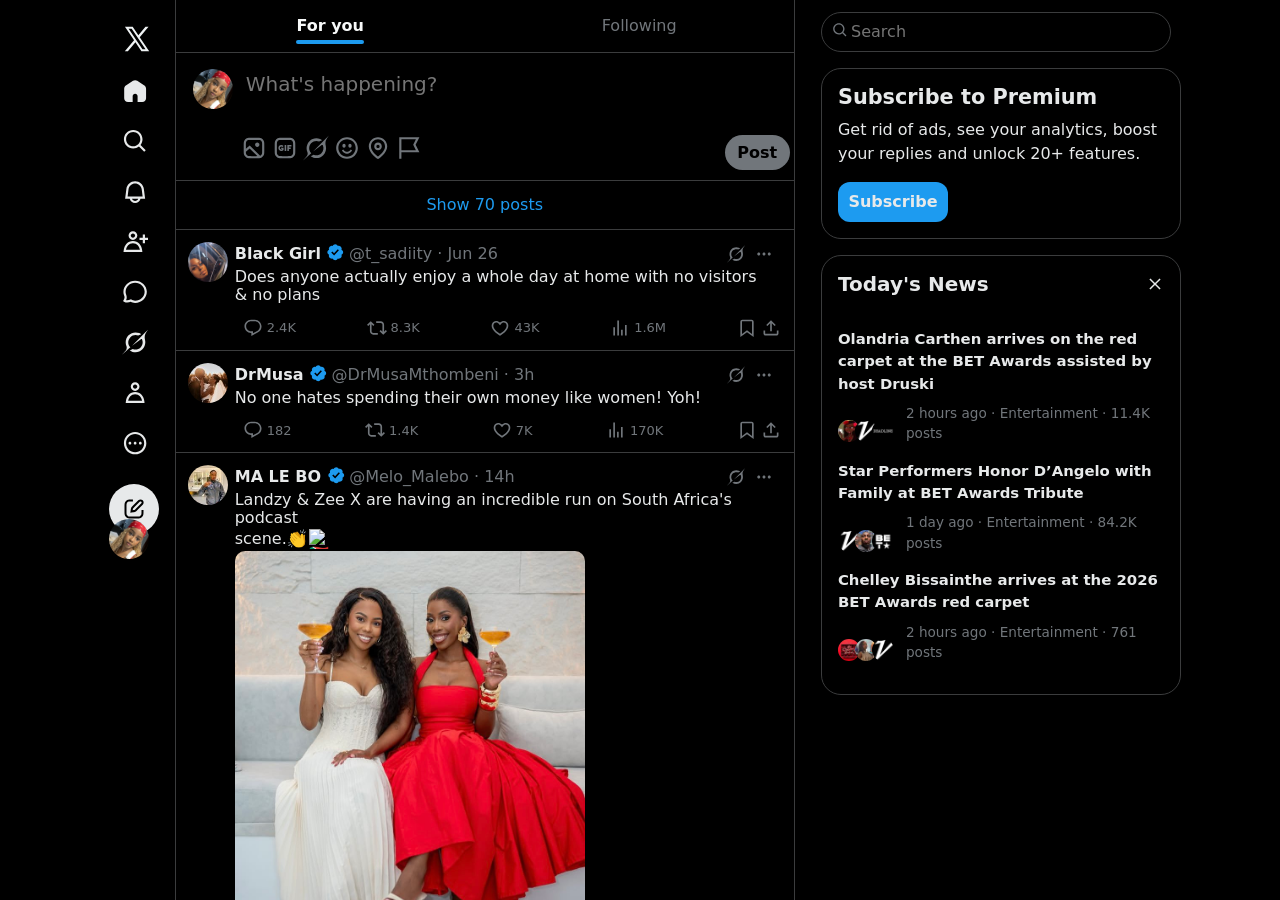
==== commit 63c756d9: "subscription box and news box added to right-column" ====
--- a/index.html
+++ b/index.html
@@ -400,16 +400,51 @@
             </div>
         </main>
     
-        <section class="right-column">
+        <aside class="right-column">
             <div class="search">
                 <svg viewBox="0 0 24 24" aria-hidden="true" fill="#71767b" style="width: 16px; height: 16px;" class="r-4qtqp9 r-yyyyoo r-dnmrzs r-bnwqim r-lrvibr r-m6rgpd r-1tjplnt r-1bwzh9t r-10ptun7 r-2dysd3 r-1janqcz"><g><path d="M10.25 3.75c-3.59 0-6.5 2.91-6.5 6.5s2.91 6.5 6.5 6.5c1.795 0 3.419-.726 4.596-1.904 1.178-1.177 1.904-2.801 1.904-4.596 0-3.59-2.91-6.5-6.5-6.5zm-8.5 6.5c0-4.694 3.806-8.5 8.5-8.5s8.5 3.806 8.5 8.5c0 1.986-.682 3.815-1.824 5.262l4.781 4.781-1.414 1.414-4.781-4.781c-1.447 1.142-3.276 1.824-5.262 1.824-4.694 0-8.5-3.806-8.5-8.5z"></path></g></svg>
                 <input type="text" placeholder="Search">
             </div>
 
             <div class="subscription-box">
-                
-            </div>
-        </section>
+                <h5>Subscribe to Premium</h5>
+                <p>Get rid of ads, see your analytics, boost your replies and unlock 20+ features.</p>
+                <button>Subscribe</button>
+            </div>
+
+            <div class="todays-news">
+                <h5>Today's News
+                    <svg viewBox="0 0 24 24" fill="#e7e9ea" aria-hidden="true" class="r-4qtqp9 r-yyyyoo r-dnmrzs r-bnwqim r-lrvibr r-m6rgpd r-1hjwoze r-12ym1je" style="width: 18px; height: 18px;"><g><path d="M10.59 12L4.54 5.96l1.42-1.42L12 10.59l6.04-6.05 1.42 1.42L13.41 12l6.05 6.04-1.42 1.42L12 13.41l-6.04 6.05-1.42-1.42L10.59 12z"></path></g></svg>
+                </h5><br>
+                <p>Olandria Carthen arrives on the red carpet at the BET Awards assisted by host Druski</p>
+                <div class="trending-item">
+                    <div class="image-stack">
+                        <img src="./assets/tn3.jpg" alt="">
+                        <img src="./assets/tn2.jpg" alt="">
+                        <img src="./assets/tn1.jpg" alt="">
+                    </div>
+                    <p style="color: #71767b; font-weight: 400; font-size: 0.85rem; margin-top: -8px;">2 hours ago · Entertainment · 11.4K posts</p>    
+                </div>
+                <p>Star Performers Honor D’Angelo with Family at BET Awards Tribute</p>
+                <div class="trending-item">
+                    <div class="image-stack">
+                        <img src="./assets/tn2.jpg" alt="">
+                        <img src="./assets/tn5.jpg" alt="">
+                        <img src="./assets/tn4.jpg" alt="">
+                    </div>
+                    <p style="color: #71767b; font-weight: 400; font-size: 0.85rem; margin-top: -8px;">1 day ago · Entertainment · 84.2K posts</p>
+                </div>
+                <p>Chelley Bissainthe arrives at the 2026 BET Awards red carpet</p>
+                <div class="trending-item">
+                    <div class="image-stack">
+                        <img src="./assets/tn7.jpg" alt="">
+                        <img src="./assets/tn6.jpg" alt="">
+                        <img src="./assets/tn2.jpg" alt="">
+                    </div>
+                    <p style="color: #71767b; font-weight: 400; font-size: 0.85rem; margin-top: -8px;">2 hours ago · Entertainment · 761 posts</p>
+                </div>
+            </div>
+        </aside>
 
     </div>
 
--- a/style.css
+++ b/style.css
@@ -22,7 +22,7 @@
 
 .grid-container {
     display: grid;
-    grid-template-columns: 2fr 5.25fr 4.25fr 0.75fr;
+    grid-template-columns: 1.8fr 4.5fr 4.25fr 0.75fr;
     height: 100%;
     width: 100%;
 }
@@ -83,21 +83,6 @@
     color: #71767b;
     cursor: pointer;
 }
-
-/* .navbar {
-    display: flex;
-    flex-direction: row;
-    align-items: center;
-    justify-content: space-around;
-    box-sizing: border-box;
-    height: 53px;
-    border-bottom: 1px solid rgba(59, 60, 61, 1);
-    position: sticky;
-    top: 0;
-    z-index: 100;
-    background-color: rgba(0, 0, 0, 0.65);
-    backdrop-filter: blur(12px);
-} */
 
 .navbar {
     display: flex !important;           
@@ -254,10 +239,15 @@
 }
 
 /* RIGHT-COLUMN/SEARCH SECTION */
-section {
+.right-column {
     display: flex;
     justify-self: center;
-    padding: 12px 0;
+    flex-direction: column;
+    padding: 12px;
+    gap: 16px;
+    box-sizing: border-box;
+    overflow-y: scroll;
+    position: relative;
 }
 
 .search {
@@ -276,4 +266,67 @@
     height: 30px;
     margin: 3px;
     border: none;
-}+}
+
+.subscription-box {
+    border: 1px solid rgba(59, 60, 61, 1);
+    border-radius: 20px;
+    width: 360px;
+    color: #e7e9ea;
+    padding: 16px;
+}
+.subscription-box button {
+    border-radius: 12px;
+    border: none;
+    background-color: rgba(29, 155, 240, 1);
+    color: #e7e9ea;
+    width: 110px;
+    height: 40px;
+    font-weight: bold;
+}
+.subscription-box h5 {
+    font-size: 1.30rem;
+    font-weight: 700;
+}
+
+.todays-news {
+    border: 1px solid rgba(59, 60, 61, 1);
+    border-radius: 20px;
+    width: 360px;
+    color: #e7e9ea;
+    padding: 16px;
+}
+.todays-news h5 {
+    display: flex;
+    align-items: center;
+    justify-content: space-between;
+    width: 100%;
+    font-weight: 700;
+}
+.todays-news p {
+    font-weight: 700;
+    font-size: 0.93rem;
+}
+.todays-news img {
+    border-radius: 50%;
+    width: 22px;
+    height: 22px;
+    box-sizing: border-box;
+    position: relative;
+}
+
+.trending-item {
+    display: flex;
+    flex-direction: row;
+    align-items: center;
+    gap: 12px;
+}
+
+.image-stack {
+    display: flex;
+    align-items: center;
+    margin-bottom: 8px;
+}
+.image-stack img:not(:first-child) {
+    margin-left: -5px;
+}
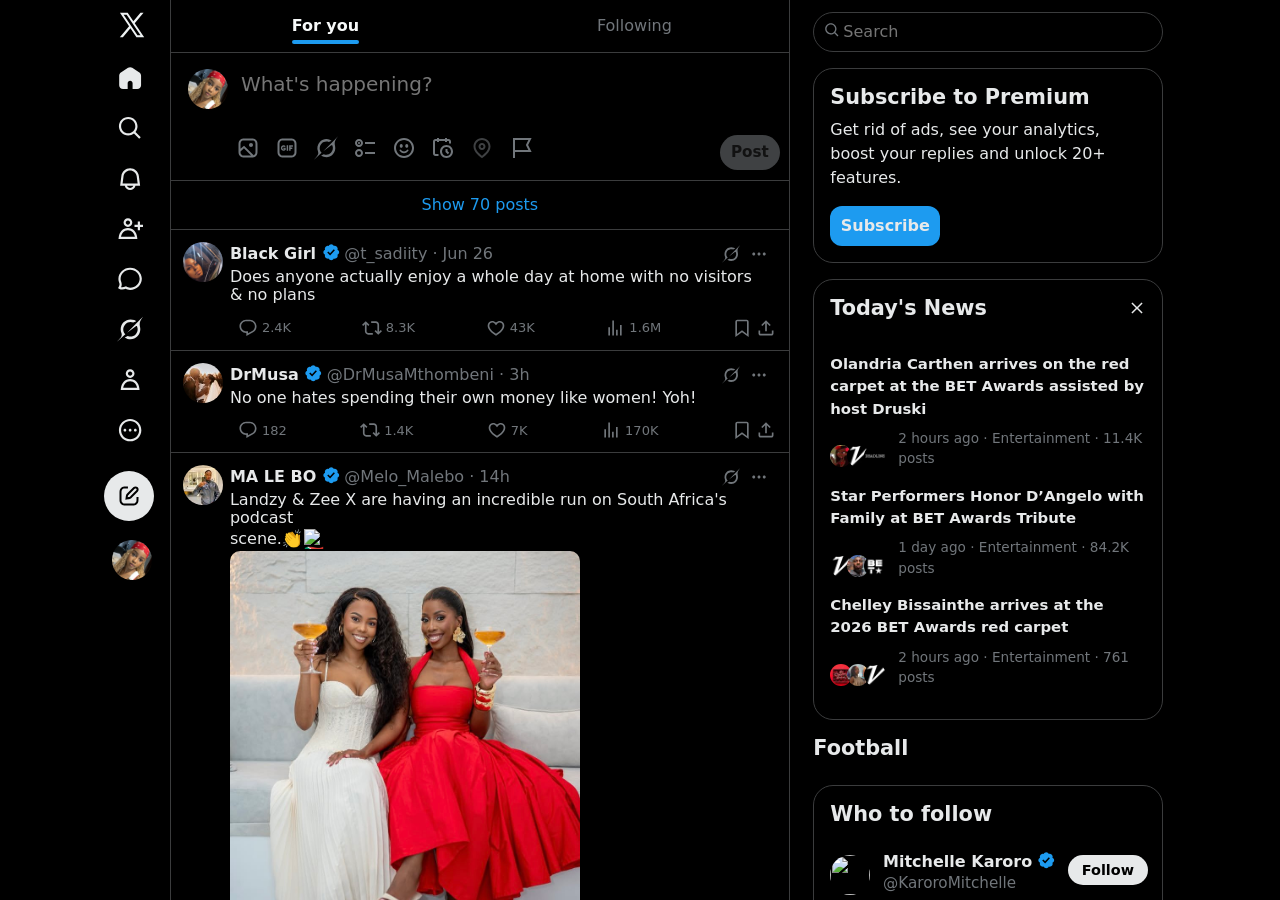
==== commit 7dfd71bb: "scrollbar added in sidebar, changes in grid display, who-to-follow card and footer added" ====
--- a/index.html
+++ b/index.html
@@ -18,7 +18,7 @@
                 <ul>
                     <div class="logo">
                         <li>
-                            <svg viewBox="0 0 24 24" aria-hidden="true" fill="rgb(239, 243, 244)" style="width: 30px; height: 30px;" class="r-4qtqp9 r-yyyyoo r-dnmrzs r-bnwqim r-lrvibr r-m6rgpd r-lrsllp r-1nao33i r-16y2uox r-8kz0gk"><g><path d="M21.742 21.75l-7.563-11.179 7.056-8.321h-2.456l-5.691 6.714-4.54-6.714H2.359l7.29 10.776L2.25 21.75h2.456l6.035-7.118 4.818 7.118h6.191-.008zM7.739 3.818L18.81 20.182h-2.447L5.29 3.818h2.447z"></path></g></svg>
+                            <svg viewBox="0 0 24 24" aria-hidden="true" fill="rgb(239, 243, 244)" style="width: 30px; height: 30px; margin-top: -10px; background-color: transparent" class="r-4qtqp9 r-yyyyoo r-dnmrzs r-bnwqim r-lrvibr r-m6rgpd r-lrsllp r-1nao33i r-16y2uox r-8kz0gk"><g><path d="M21.742 21.75l-7.563-11.179 7.056-8.321h-2.456l-5.691 6.714-4.54-6.714H2.359l7.29 10.776L2.25 21.75h2.456l6.035-7.118 4.818 7.118h6.191-.008zM7.739 3.818L18.81 20.182h-2.447L5.29 3.818h2.447z"></path></g></svg>
                         </li>
                     </div>
                     <li>
@@ -54,8 +54,8 @@
                             <svg viewBox="0 0 24 24" aria-hidden="true" fill="#000000" style="width: 24px; height:24px; background-color: #e7e9ea" class="r-4qtqp9 r-yyyyoo r-dnmrzs r-bnwqim r-lrvibr r-m6rgpd r-1472mwg r-lrsllp"><g><path d="M10.938 4.5H9.9c-1.136 0-1.929 0-2.546.05-.605.05-.953.143-1.216.277-.564.288-1.023.747-1.31 1.31-.135.264-.228.612-.277 1.218C4.5 7.97 4.5 8.765 4.5 9.9v4.2c0 1.136 0 1.929.05 2.546.05.605.143.953.277 1.216.288.565.747 1.023 1.31 1.31.264.135.612.228 1.217.277.617.05 1.41.051 2.546.051h4.2c1.136 0 1.929 0 2.545-.05.606-.05.954-.143 1.217-.277.565-.288 1.023-.746 1.31-1.31.135-.264.228-.612.277-1.217.05-.617.051-1.41.051-2.546v-1.037h2V14.1c0 1.103.001 1.992-.058 2.709-.06.728-.185 1.368-.487 1.96-.48.941-1.245 1.707-2.185 2.186-.593.302-1.233.428-1.961.488-.718.058-1.606.057-2.71.057H9.9c-1.103 0-1.991.001-2.709-.058-.728-.06-1.368-.185-1.96-.487-.941-.48-1.707-1.245-2.186-2.185-.302-.593-.428-1.233-.487-1.961-.059-.718-.058-1.606-.058-2.71V9.9c0-1.103-.001-1.991.058-2.709.06-.728.185-1.368.487-1.96.48-.941 1.245-1.707 2.185-2.186.593-.302 1.233-.428 1.961-.487.718-.059 1.606-.058 2.71-.058h1.037v2z"></path><path clip-rule="evenodd" d="M16.293 3.293c1.219-1.219 3.195-1.219 4.414 0 1.219 1.219 1.219 3.195 0 4.414l-5.491 5.491c-.533.533-.89.896-1.31 1.179-.356.24-.742.433-1.148.574-.478.167-.983.234-1.729.341l-2.708.387.387-2.708c.107-.746.174-1.25.34-1.729.142-.405.335-.792.575-1.148.283-.42.646-.777 1.179-1.31l5.491-5.491zm3 1.414c-.438-.438-1.148-.438-1.586 0l-5.491 5.491c-.587.587-.784.79-.934 1.013-.144.214-.26.445-.345.688-.088.254-.131.533-.248 1.354l-.01.067.068-.008c.82-.118 1.1-.161 1.354-.25.243-.084.474-.2.688-.344.223-.15.426-.347 1.013-.934l5.491-5.491c.438-.438.438-1.148 0-1.586z" fill-rule="evenodd"></path></g></svg>
                         </button>
                     </ul>
-                </div>   
-                <div class="profile">
+                </div><br>
+                <div class="my-profile">
                     <ul>
                         <img src="./assets/profile-img.jpg" alt="Profile image">
                     </ul>
@@ -63,7 +63,7 @@
             </div>
         </aside>
     
-
+    <div class="main-grid">
         <main>
             <div class="navbar">
                 <div class="for-you active">
@@ -85,12 +85,14 @@
                 <div class="tweet-options">
                     <div></div>
                     <div class="tweet-icons">
-                        <svg viewBox="0 0 24 24" aria-hidden="true" fill="#71767b" style="width: 26px; height:26px;" class="r-4qtqp9 r-yyyyoo r-dnmrzs r-bnwqim r-lrvibr r-m6rgpd r-1otekoa r-175dae4 r-1cciapn"><g><path d="M15 7c1.105 0 2 .895 2 2s-.895 2-2 2-2-.895-2-2 .895-2 2-2z"></path><path clip-rule="evenodd" d="M14.1 2.5c1.103 0 1.991-.001 2.709.058.728.06 1.368.185 1.96.487.941.48 1.707 1.245 2.186 2.185.302.593.428 1.233.487 1.961.059.718.058 1.606.058 2.71V14.1c0 1.103.001 1.991-.058 2.709-.06.728-.185 1.368-.487 1.96-.48.941-1.245 1.707-2.185 2.186-.593.302-1.233.428-1.961.487-.718.059-1.606.058-2.71.058H9.9c-1.103 0-1.991.001-2.709-.058-.728-.06-1.368-.185-1.96-.487-.941-.48-1.707-1.245-2.186-2.185-.302-.593-.428-1.233-.487-1.961-.059-.718-.058-1.606-.058-2.71V9.9c0-1.103-.001-1.991.058-2.709.06-.728.185-1.368.487-1.96.48-.941 1.245-1.707 2.185-2.186.593-.302 1.233-.428 1.961-.487.718-.059 1.606-.058 2.71-.058H14.1zM4.506 15.442c.006.473.017.865.045 1.203.05.606.142.954.276 1.217.288.565.746 1.023 1.31 1.31.264.135.612.228 1.217.277.617.05 1.41.051 2.546.051h4.2c.36 0 .685-.003.981-.005L7.96 12.373l-3.453 3.07zM9.9 4.5c-1.136 0-1.929 0-2.546.05-.605.05-.953.143-1.216.277-.565.288-1.023.746-1.31 1.31-.135.264-.228.612-.277 1.217C4.5 7.971 4.5 8.764 4.5 9.9v2.873l3.54-3.147 9.63 9.63c.07-.026.133-.053.192-.083.565-.288 1.023-.746 1.31-1.31.135-.264.228-.612.277-1.218.05-.616.051-1.409.051-2.545V9.9c0-1.136 0-1.929-.05-2.546-.05-.605-.143-.953-.277-1.216-.288-.565-.746-1.023-1.31-1.31-.264-.135-.612-.228-1.218-.277C16.03 4.5 15.236 4.5 14.1 4.5H9.9z" fill-rule="evenodd"></path></g></svg>
-                        <svg viewBox="0 0 24 24" aria-hidden="true" fill="#71767b" style="width: 26px; height:26px;" class="r-4qtqp9 r-yyyyoo r-dnmrzs r-bnwqim r-lrvibr r-m6rgpd r-1otekoa r-175dae4 r-1cciapn"><g><path d="M8.623 9.25c.766 0 1.532.344 2.043.945l-1.021.86c-.256-.258-.682-.43-1.022-.43-.766 0-1.361.688-1.361 1.375 0 .773.595 1.375 1.361 1.375.255 0 .511-.086.682-.172v-.515H8.283v-1.032h2.383v2.149c-.51.601-1.192.945-2.043.945C7.091 14.75 5.9 13.547 5.9 12s1.191-2.75 2.723-2.75zm4.511 5.5h-1.447v-5.5h1.447v5.5zm4.766-5.5v1.46h-2.297v.86h1.702v1.461h-1.703v1.719h-1.447v-5.5H17.9z"></path><path clip-rule="evenodd" d="M14.1 2.5c1.103 0 1.991-.001 2.709.058.728.06 1.368.185 1.96.487.941.48 1.707 1.245 2.186 2.185.302.593.428 1.233.487 1.961.059.718.058 1.606.058 2.71V14.1c0 1.103.001 1.991-.058 2.709-.06.728-.185 1.368-.487 1.96-.48.941-1.245 1.707-2.185 2.186-.593.302-1.233.428-1.961.487-.718.059-1.606.058-2.71.058H9.9c-1.103 0-1.991.001-2.709-.058-.728-.06-1.368-.185-1.96-.487-.941-.48-1.707-1.245-2.186-2.185-.302-.593-.428-1.233-.487-1.961-.059-.718-.058-1.606-.058-2.71V9.9c0-1.103-.001-1.991.058-2.709.06-.728.185-1.368.487-1.96.48-.941 1.245-1.707 2.185-2.186.593-.302 1.233-.428 1.961-.487.718-.059 1.606-.058 2.71-.058H14.1zm-4.2 2c-1.136 0-1.929 0-2.546.05-.605.05-.953.143-1.216.277-.565.288-1.023.746-1.31 1.31-.135.264-.228.612-.277 1.217C4.5 7.971 4.5 8.764 4.5 9.9v4.2c0 1.136 0 1.929.05 2.545.05.606.143.954.277 1.217.288.565.746 1.023 1.31 1.31.264.135.612.228 1.217.277.617.05 1.41.051 2.546.051h4.2c1.136 0 1.929 0 2.545-.05.606-.05.954-.143 1.217-.277.565-.288 1.023-.746 1.31-1.31.135-.264.228-.612.277-1.218.05-.616.051-1.409.051-2.545V9.9c0-1.136 0-1.929-.05-2.546-.05-.605-.143-.953-.277-1.216-.288-.565-.746-1.023-1.31-1.31-.264-.135-.612-.228-1.218-.277C16.03 4.5 15.236 4.5 14.1 4.5H9.9z" fill-rule="evenodd"></path></g></svg>
-                        <svg viewBox="0 0 33 32" aria-hidden="true" fill="#71767b" style="width: 26px; height:26px;" class="r-4qtqp9 r-yyyyoo r-dnmrzs r-bnwqim r-lrvibr r-m6rgpd r-1otekoa r-175dae4 r-1cciapn"><g><path d="M12.745 20.54l10.97-8.19c.539-.4 1.307-.244 1.564.38 1.349 3.288.746 7.241-1.938 9.955-2.683 2.714-6.417 3.31-9.83 1.954l-3.728 1.745c5.347 3.697 11.84 2.782 15.898-1.324 3.219-3.255 4.216-7.692 3.284-11.693l.008.009c-1.351-5.878.332-8.227 3.782-13.031L33 0l-4.54 4.59v-.014L12.743 20.544m-2.263 1.987c-3.837-3.707-3.175-9.446.1-12.755 2.42-2.449 6.388-3.448 9.852-1.979l3.72-1.737c-.67-.49-1.53-1.017-2.515-1.387-4.455-1.854-9.789-.931-13.41 2.728-3.483 3.523-4.579 8.94-2.697 13.561 1.405 3.454-.899 5.898-3.22 8.364C1.49 30.2.666 31.074 0 32l10.478-9.466"></path></g></svg>
-                        <svg viewBox="0 0 24 24" aria-hidden="true" fill="#71767b" style="width: 26px; height:26px;" class="r-4qtqp9 r-yyyyoo r-dnmrzs r-bnwqim r-lrvibr r-m6rgpd r-1otekoa r-175dae4 r-1cciapn"><g><path d="M8.688 13.453c.067.13.137.248.215.367.683 1.058 1.875 1.658 3.1 1.655 1.225.005 2.416-.593 3.095-1.652.077-.119.146-.238.212-.367l1.38.588c-.07.188-.146.365-.237.545-.788 1.628-2.629 2.714-4.452 2.686-1.824.024-3.658-1.061-4.451-2.685-.092-.18-.169-.356-.238-.543l1.376-.594zM9.25 8c.828 0 1.5.796 1.5 1.9 0 1.105-.672 1.85-1.5 1.85s-1.5-.745-1.5-1.85c0-1.104.672-1.9 1.5-1.9zm5.5 0c.828 0 1.5.796 1.5 1.9 0 1.105-.672 1.85-1.5 1.85s-1.5-.745-1.5-1.85c0-1.104.672-1.9 1.5-1.9z"></path><path clip-rule="evenodd" d="M12.008 2c5.523 0 10 4.477 10 10s-4.477 10-10 10-10-4.477-10-10 4.477-10 10-10zm0 2c-4.418 0-8 3.582-8 8s3.582 8 8 8 8-3.582 8-8-3.582-8-8-8z" fill-rule="evenodd"></path></g></svg>
-                        <svg viewBox="0 0 24 24" aria-hidden="true" fill="#71767b" style="width: 26px; height:26px;" class="r-4qtqp9 r-yyyyoo r-dnmrzs r-bnwqim r-lrvibr r-m6rgpd r-1otekoa r-175dae4 r-1cciapn"><g><path d="M12 7c-1.93 0-3.5 1.57-3.5 3.5S10.07 14 12 14s3.5-1.57 3.5-3.5S13.93 7 12 7zm0 5c-.827 0-1.5-.673-1.5-1.5S11.173 9 12 9s1.5.673 1.5 1.5S12.827 12 12 12zm0-10c-4.687 0-8.5 3.813-8.5 8.5 0 5.967 7.621 11.116 7.945 11.332l.555.37.555-.37c.324-.216 7.945-5.365 7.945-11.332C20.5 5.813 16.687 2 12 2zm0 17.77c-1.665-1.241-6.5-5.196-6.5-9.27C5.5 6.916 8.416 4 12 4s6.5 2.916 6.5 6.5c0 4.073-4.835 8.028-6.5 9.27z"></path></g></svg>
-                        <svg viewBox="0 0 24 24" aria-hidden="true" fill="#71767b" style="width: 26px; height:26px;" class="r-4qtqp9 r-yyyyoo r-dnmrzs r-bnwqim r-lrvibr r-m6rgpd r-1otekoa r-175dae4 r-1cciapn"><g><path d="M3 2h18.61l-3.5 7 3.5 7H5v6H3V2zm2 12h13.38l-2.5-5 2.5-5H5v10z"></path></g></svg>        
+                        <svg viewBox="0 0 24 24" aria-hidden="true" fill="#71767b" style="width: 24px; height:24px;" class="r-4qtqp9 r-yyyyoo r-dnmrzs r-bnwqim r-lrvibr r-m6rgpd r-1otekoa r-175dae4 r-1cciapn"><g><path d="M15 7c1.105 0 2 .895 2 2s-.895 2-2 2-2-.895-2-2 .895-2 2-2z"></path><path clip-rule="evenodd" d="M14.1 2.5c1.103 0 1.991-.001 2.709.058.728.06 1.368.185 1.96.487.941.48 1.707 1.245 2.186 2.185.302.593.428 1.233.487 1.961.059.718.058 1.606.058 2.71V14.1c0 1.103.001 1.991-.058 2.709-.06.728-.185 1.368-.487 1.96-.48.941-1.245 1.707-2.185 2.186-.593.302-1.233.428-1.961.487-.718.059-1.606.058-2.71.058H9.9c-1.103 0-1.991.001-2.709-.058-.728-.06-1.368-.185-1.96-.487-.941-.48-1.707-1.245-2.186-2.185-.302-.593-.428-1.233-.487-1.961-.059-.718-.058-1.606-.058-2.71V9.9c0-1.103-.001-1.991.058-2.709.06-.728.185-1.368.487-1.96.48-.941 1.245-1.707 2.185-2.186.593-.302 1.233-.428 1.961-.487.718-.059 1.606-.058 2.71-.058H14.1zM4.506 15.442c.006.473.017.865.045 1.203.05.606.142.954.276 1.217.288.565.746 1.023 1.31 1.31.264.135.612.228 1.217.277.617.05 1.41.051 2.546.051h4.2c.36 0 .685-.003.981-.005L7.96 12.373l-3.453 3.07zM9.9 4.5c-1.136 0-1.929 0-2.546.05-.605.05-.953.143-1.216.277-.565.288-1.023.746-1.31 1.31-.135.264-.228.612-.277 1.217C4.5 7.971 4.5 8.764 4.5 9.9v2.873l3.54-3.147 9.63 9.63c.07-.026.133-.053.192-.083.565-.288 1.023-.746 1.31-1.31.135-.264.228-.612.277-1.218.05-.616.051-1.409.051-2.545V9.9c0-1.136 0-1.929-.05-2.546-.05-.605-.143-.953-.277-1.216-.288-.565-.746-1.023-1.31-1.31-.264-.135-.612-.228-1.218-.277C16.03 4.5 15.236 4.5 14.1 4.5H9.9z" fill-rule="evenodd"></path></g></svg>
+                        <svg viewBox="0 0 24 24" aria-hidden="true" fill="#71767b" style="width: 24px; height:24px;" class="r-4qtqp9 r-yyyyoo r-dnmrzs r-bnwqim r-lrvibr r-m6rgpd r-1otekoa r-175dae4 r-1cciapn"><g><path d="M8.623 9.25c.766 0 1.532.344 2.043.945l-1.021.86c-.256-.258-.682-.43-1.022-.43-.766 0-1.361.688-1.361 1.375 0 .773.595 1.375 1.361 1.375.255 0 .511-.086.682-.172v-.515H8.283v-1.032h2.383v2.149c-.51.601-1.192.945-2.043.945C7.091 14.75 5.9 13.547 5.9 12s1.191-2.75 2.723-2.75zm4.511 5.5h-1.447v-5.5h1.447v5.5zm4.766-5.5v1.46h-2.297v.86h1.702v1.461h-1.703v1.719h-1.447v-5.5H17.9z"></path><path clip-rule="evenodd" d="M14.1 2.5c1.103 0 1.991-.001 2.709.058.728.06 1.368.185 1.96.487.941.48 1.707 1.245 2.186 2.185.302.593.428 1.233.487 1.961.059.718.058 1.606.058 2.71V14.1c0 1.103.001 1.991-.058 2.709-.06.728-.185 1.368-.487 1.96-.48.941-1.245 1.707-2.185 2.186-.593.302-1.233.428-1.961.487-.718.059-1.606.058-2.71.058H9.9c-1.103 0-1.991.001-2.709-.058-.728-.06-1.368-.185-1.96-.487-.941-.48-1.707-1.245-2.186-2.185-.302-.593-.428-1.233-.487-1.961-.059-.718-.058-1.606-.058-2.71V9.9c0-1.103-.001-1.991.058-2.709.06-.728.185-1.368.487-1.96.48-.941 1.245-1.707 2.185-2.186.593-.302 1.233-.428 1.961-.487.718-.059 1.606-.058 2.71-.058H14.1zm-4.2 2c-1.136 0-1.929 0-2.546.05-.605.05-.953.143-1.216.277-.565.288-1.023.746-1.31 1.31-.135.264-.228.612-.277 1.217C4.5 7.971 4.5 8.764 4.5 9.9v4.2c0 1.136 0 1.929.05 2.545.05.606.143.954.277 1.217.288.565.746 1.023 1.31 1.31.264.135.612.228 1.217.277.617.05 1.41.051 2.546.051h4.2c1.136 0 1.929 0 2.545-.05.606-.05.954-.143 1.217-.277.565-.288 1.023-.746 1.31-1.31.135-.264.228-.612.277-1.218.05-.616.051-1.409.051-2.545V9.9c0-1.136 0-1.929-.05-2.546-.05-.605-.143-.953-.277-1.216-.288-.565-.746-1.023-1.31-1.31-.264-.135-.612-.228-1.218-.277C16.03 4.5 15.236 4.5 14.1 4.5H9.9z" fill-rule="evenodd"></path></g></svg>
+                        <svg viewBox="0 0 33 32" aria-hidden="true" fill="#71767b" style="width: 24px; height:24px;" class="r-4qtqp9 r-yyyyoo r-dnmrzs r-bnwqim r-lrvibr r-m6rgpd r-1otekoa r-175dae4 r-1cciapn"><g><path d="M12.745 20.54l10.97-8.19c.539-.4 1.307-.244 1.564.38 1.349 3.288.746 7.241-1.938 9.955-2.683 2.714-6.417 3.31-9.83 1.954l-3.728 1.745c5.347 3.697 11.84 2.782 15.898-1.324 3.219-3.255 4.216-7.692 3.284-11.693l.008.009c-1.351-5.878.332-8.227 3.782-13.031L33 0l-4.54 4.59v-.014L12.743 20.544m-2.263 1.987c-3.837-3.707-3.175-9.446.1-12.755 2.42-2.449 6.388-3.448 9.852-1.979l3.72-1.737c-.67-.49-1.53-1.017-2.515-1.387-4.455-1.854-9.789-.931-13.41 2.728-3.483 3.523-4.579 8.94-2.697 13.561 1.405 3.454-.899 5.898-3.22 8.364C1.49 30.2.666 31.074 0 32l10.478-9.466"></path></g></svg>
+                        <svg viewBox="0 0 24 24" aria-hidden="true" fill="#71767b" style="width: 24px; height:24px;" class="r-4qtqp9 r-yyyyoo r-dnmrzs r-bnwqim r-lrvibr r-m6rgpd r-1otekoa r-175dae4 r-1cciapn"><g><path d="M6 5c-1.1 0-2 .895-2 2s.9 2 2 2 2-.895 2-2-.9-2-2-2zM2 7c0-2.209 1.79-4 4-4s4 1.791 4 4-1.79 4-4 4-4-1.791-4-4zm20 1H12V6h10v2zM6 15c-1.1 0-2 .895-2 2s.9 2 2 2 2-.895 2-2-.9-2-2-2zm-4 2c0-2.209 1.79-4 4-4s4 1.791 4 4-1.79 4-4 4-4-1.791-4-4zm20 1H12v-2h10v2zM7 7c0 .552-.45 1-1 1s-1-.448-1-1 .45-1 1-1 1 .448 1 1z"></path></g></svg>
+                        <svg viewBox="0 0 24 24" aria-hidden="true" fill="#71767b" style="width: 24px; height:24px;" class="r-4qtqp9 r-yyyyoo r-dnmrzs r-bnwqim r-lrvibr r-m6rgpd r-1otekoa r-175dae4 r-1cciapn"><g><path d="M8.688 13.453c.067.13.137.248.215.367.683 1.058 1.875 1.658 3.1 1.655 1.225.005 2.416-.593 3.095-1.652.077-.119.146-.238.212-.367l1.38.588c-.07.188-.146.365-.237.545-.788 1.628-2.629 2.714-4.452 2.686-1.824.024-3.658-1.061-4.451-2.685-.092-.18-.169-.356-.238-.543l1.376-.594zM9.25 8c.828 0 1.5.796 1.5 1.9 0 1.105-.672 1.85-1.5 1.85s-1.5-.745-1.5-1.85c0-1.104.672-1.9 1.5-1.9zm5.5 0c.828 0 1.5.796 1.5 1.9 0 1.105-.672 1.85-1.5 1.85s-1.5-.745-1.5-1.85c0-1.104.672-1.9 1.5-1.9z"></path><path clip-rule="evenodd" d="M12.008 2c5.523 0 10 4.477 10 10s-4.477 10-10 10-10-4.477-10-10 4.477-10 10-10zm0 2c-4.418 0-8 3.582-8 8s3.582 8 8 8 8-3.582 8-8-3.582-8-8-8z" fill-rule="evenodd"></path></g></svg>
+                        <svg viewBox="0 0 24 24" aria-hidden="true" fill="#71767b" style="width: 24px; height:24px;" class="r-4qtqp9 r-yyyyoo r-dnmrzs r-bnwqim r-lrvibr r-m6rgpd r-1otekoa r-175dae4 r-1cciapn"><g><path d="M6 3V2h2v1h6V2h2v1h1.5C18.88 3 20 4.119 20 5.5v2h-2v-2c0-.276-.22-.5-.5-.5H16v1h-2V5H8v1H6V5H4.5c-.28 0-.5.224-.5.5v12c0 .276.22.5.5.5h3v2h-3C3.12 20 2 18.881 2 17.5v-12C2 4.119 3.12 3 4.5 3H6zm9.5 8c-2.49 0-4.5 2.015-4.5 4.5s2.01 4.5 4.5 4.5 4.5-2.015 4.5-4.5-2.01-4.5-4.5-4.5zM9 15.5C9 11.91 11.91 9 15.5 9s6.5 2.91 6.5 6.5-2.91 6.5-6.5 6.5S9 19.09 9 15.5zm5.5-2.5h2v2.086l1.71 1.707-1.42 1.414-2.29-2.293V13z"></path></g></svg>
+                        <svg viewBox="0 0 24 24" aria-hidden="true" fill="#3f4143" style="width: 24px; height:24px;" class="r-4qtqp9 r-yyyyoo r-dnmrzs r-bnwqim r-lrvibr r-m6rgpd r-1otekoa r-175dae4 r-1cciapn"><g><path d="M12 7c-1.93 0-3.5 1.57-3.5 3.5S10.07 14 12 14s3.5-1.57 3.5-3.5S13.93 7 12 7zm0 5c-.827 0-1.5-.673-1.5-1.5S11.173 9 12 9s1.5.673 1.5 1.5S12.827 12 12 12zm0-10c-4.687 0-8.5 3.813-8.5 8.5 0 5.967 7.621 11.116 7.945 11.332l.555.37.555-.37c.324-.216 7.945-5.365 7.945-11.332C20.5 5.813 16.687 2 12 2zm0 17.77c-1.665-1.241-6.5-5.196-6.5-9.27C5.5 6.916 8.416 4 12 4s6.5 2.916 6.5 6.5c0 4.073-4.835 8.028-6.5 9.27z"></path></g></svg>
+                        <svg viewBox="0 0 24 24" aria-hidden="true" fill="#71767b" style="width: 24px; height:24px;" class="r-4qtqp9 r-yyyyoo r-dnmrzs r-bnwqim r-lrvibr r-m6rgpd r-1otekoa r-175dae4 r-1cciapn"><g><path d="M3 2h18.61l-3.5 7 3.5 7H5v6H3V2zm2 12h13.38l-2.5-5 2.5-5H5v10z"></path></g></svg>        
                     </div>
                     <div>
                         <button class="post-btn">Post</button>
@@ -399,19 +401,19 @@
                 </div>
             </div>
         </main>
-    
+
         <aside class="right-column">
             <div class="search">
                 <svg viewBox="0 0 24 24" aria-hidden="true" fill="#71767b" style="width: 16px; height: 16px;" class="r-4qtqp9 r-yyyyoo r-dnmrzs r-bnwqim r-lrvibr r-m6rgpd r-1tjplnt r-1bwzh9t r-10ptun7 r-2dysd3 r-1janqcz"><g><path d="M10.25 3.75c-3.59 0-6.5 2.91-6.5 6.5s2.91 6.5 6.5 6.5c1.795 0 3.419-.726 4.596-1.904 1.178-1.177 1.904-2.801 1.904-4.596 0-3.59-2.91-6.5-6.5-6.5zm-8.5 6.5c0-4.694 3.806-8.5 8.5-8.5s8.5 3.806 8.5 8.5c0 1.986-.682 3.815-1.824 5.262l4.781 4.781-1.414 1.414-4.781-4.781c-1.447 1.142-3.276 1.824-5.262 1.824-4.694 0-8.5-3.806-8.5-8.5z"></path></g></svg>
                 <input type="text" placeholder="Search">
             </div>
-
+    
             <div class="subscription-box">
                 <h5>Subscribe to Premium</h5>
                 <p>Get rid of ads, see your analytics, boost your replies and unlock 20+ features.</p>
                 <button>Subscribe</button>
             </div>
-
+    
             <div class="todays-news">
                 <h5>Today's News
                     <svg viewBox="0 0 24 24" fill="#e7e9ea" aria-hidden="true" class="r-4qtqp9 r-yyyyoo r-dnmrzs r-bnwqim r-lrvibr r-m6rgpd r-1hjwoze r-12ym1je" style="width: 18px; height: 18px;"><g><path d="M10.59 12L4.54 5.96l1.42-1.42L12 10.59l6.04-6.05 1.42 1.42L13.41 12l6.05 6.04-1.42 1.42L12 13.41l-6.04 6.05-1.42-1.42L10.59 12z"></path></g></svg>
@@ -444,7 +446,72 @@
                     <p style="color: #71767b; font-weight: 400; font-size: 0.85rem; margin-top: -8px;">2 hours ago · Entertainment · 761 posts</p>
                 </div>
             </div>
+    
+            <div class="football">
+                <h5>Football</h5>
+    
+            </div>
+    
+            <div class="who-to-follow">
+                <h5>Who to follow</h5>
+                <div class="who-to-follow-info">
+                    <div class="profile">
+                        <img src="./assets/wtfp1.jpg" alt="">
+                    </div>
+                    <div class="profile-info">
+                        <p>
+                            <span style="font-weight: 700;">Mitchelle Karoro</span>
+                            <svg viewBox="0 0 22 22" aria-label="Verified account" fill="rgba(29, 155, 240, 1)" style="width: 18.5px; height: 18.5px; margin: -4 4px 0 0;" role="img" class="r-4qtqp9 r-yyyyoo r-1xvli5t r-bnwqim r-lrvibr r-m6rgpd r-1cvl2hr r-f9ja8p r-og9te1 r-3t4u6i" data-testid="icon-verified"><g><path d="M20.396 11c-.018-.646-.215-1.275-.57-1.816-.354-.54-.852-.972-1.438-1.246.223-.607.27-1.264.14-1.897-.131-.634-.437-1.218-.882-1.687-.47-.445-1.053-.75-1.687-.882-.633-.13-1.29-.083-1.897.14-.273-.587-.704-1.086-1.245-1.44S11.647 1.62 11 1.604c-.646.017-1.273.213-1.813.568s-.969.854-1.24 1.44c-.608-.223-1.267-.272-1.902-.14-.635.13-1.22.436-1.69.882-.445.47-.749 1.055-.878 1.688-.13.633-.08 1.29.144 1.896-.587.274-1.087.705-1.443 1.245-.356.54-.555 1.17-.574 1.817.02.647.218 1.276.574 1.817.356.54.856.972 1.443 1.245-.224.606-.274 1.263-.144 1.896.13.634.433 1.218.877 1.688.47.443 1.054.747 1.687.878.633.132 1.29.084 1.897-.136.274.586.705 1.084 1.246 1.439.54.354 1.17.551 1.816.569.647-.016 1.276-.213 1.817-.567s.972-.854 1.245-1.44c.604.239 1.266.296 1.903.164.636-.132 1.22-.447 1.68-.907.46-.46.776-1.044.908-1.681s.075-1.299-.165-1.903c.586-.274 1.084-.705 1.439-1.246.354-.54.551-1.17.569-1.816zM9.662 14.85l-3.429-3.428 1.293-1.302 2.072 2.072 4.4-4.794 1.347 1.246z"></path></g></svg>
+                        </p>
+                        <p style="color: #71767b; font-weight: 400; font-size: 0.95rem; margin-top: -5px;">@KaroroMitchelle</p>
+                    </div>
+                    <button class="follow-btn">Follow</button>
+    
+                    <div class="profile">
+                        <img src="./assets/wtfp2.jpg" alt="">
+                    </div>
+                    <div class="profile-info">
+                        <p>
+                            <span style="font-weight: 700;">TeeBag</span>
+                            <img alt="🇰🇪" draggable="false" style="width: 18px; height: 18px;" src="https://abs.twimg.com/emoji/v2/svg/1f1f0-1f1ea.svg" class="r-4qtqp9 r-dflpy8 r-k4bwe5 r-1kpi4qh r-pp5qcn r-h9hxbl" title="Flag of Kenya">
+                            <svg viewBox="0 0 22 22" aria-label="Verified account" fill="rgba(29, 155, 240, 1)" style="width: 18.5px; height: 18.5px; margin: -4 4px 0 0;" role="img" class="r-4qtqp9 r-yyyyoo r-1xvli5t r-bnwqim r-lrvibr r-m6rgpd r-1cvl2hr r-f9ja8p r-og9te1 r-3t4u6i" data-testid="icon-verified"><g><path d="M20.396 11c-.018-.646-.215-1.275-.57-1.816-.354-.54-.852-.972-1.438-1.246.223-.607.27-1.264.14-1.897-.131-.634-.437-1.218-.882-1.687-.47-.445-1.053-.75-1.687-.882-.633-.13-1.29-.083-1.897.14-.273-.587-.704-1.086-1.245-1.44S11.647 1.62 11 1.604c-.646.017-1.273.213-1.813.568s-.969.854-1.24 1.44c-.608-.223-1.267-.272-1.902-.14-.635.13-1.22.436-1.69.882-.445.47-.749 1.055-.878 1.688-.13.633-.08 1.29.144 1.896-.587.274-1.087.705-1.443 1.245-.356.54-.555 1.17-.574 1.817.02.647.218 1.276.574 1.817.356.54.856.972 1.443 1.245-.224.606-.274 1.263-.144 1.896.13.634.433 1.218.877 1.688.47.443 1.054.747 1.687.878.633.132 1.29.084 1.897-.136.274.586.705 1.084 1.246 1.439.54.354 1.17.551 1.816.569.647-.016 1.276-.213 1.817-.567s.972-.854 1.245-1.44c.604.239 1.266.296 1.903.164.636-.132 1.22-.447 1.68-.907.46-.46.776-1.044.908-1.681s.075-1.299-.165-1.903c.586-.274 1.084-.705 1.439-1.246.354-.54.551-1.17.569-1.816zM9.662 14.85l-3.429-3.428 1.293-1.302 2.072 2.072 4.4-4.794 1.347 1.246z"></path></g></svg>
+                        </p>
+                        <p style="color: #71767b; font-weight: 400; font-size: 0.95rem; margin-top: -5px;">@tii_bag</p>
+                    </div>
+                    <button class="follow-btn">Follow</button>
+    
+                    <div class="profile">
+                        <img src="./assets/wtfp3.jpg" alt="">
+                    </div>
+                    <div class="profile-info">
+                        <p>
+                            <span style="font-weight: 700;">N'wa Mucanyi</span>
+                            <img alt="🫶🏾" draggable="false" style="width: 18px; height: 18px;" src="https://abs.twimg.com/emoji/v2/svg/1faf6-1f3fe.svg" class="r-4qtqp9 r-dflpy8 r-k4bwe5 r-1kpi4qh r-pp5qcn r-h9hxbl" title="Heart hands">
+                            <svg viewBox="0 0 22 22" aria-label="Verified account" fill="rgba(29, 155, 240, 1)" style="width: 18.5px; height: 18.5px; margin: -4 4px 0 0;" role="img" class="r-4qtqp9 r-yyyyoo r-1xvli5t r-bnwqim r-lrvibr r-m6rgpd r-1cvl2hr r-f9ja8p r-og9te1 r-3t4u6i" data-testid="icon-verified"><g><path d="M20.396 11c-.018-.646-.215-1.275-.57-1.816-.354-.54-.852-.972-1.438-1.246.223-.607.27-1.264.14-1.897-.131-.634-.437-1.218-.882-1.687-.47-.445-1.053-.75-1.687-.882-.633-.13-1.29-.083-1.897.14-.273-.587-.704-1.086-1.245-1.44S11.647 1.62 11 1.604c-.646.017-1.273.213-1.813.568s-.969.854-1.24 1.44c-.608-.223-1.267-.272-1.902-.14-.635.13-1.22.436-1.69.882-.445.47-.749 1.055-.878 1.688-.13.633-.08 1.29.144 1.896-.587.274-1.087.705-1.443 1.245-.356.54-.555 1.17-.574 1.817.02.647.218 1.276.574 1.817.356.54.856.972 1.443 1.245-.224.606-.274 1.263-.144 1.896.13.634.433 1.218.877 1.688.47.443 1.054.747 1.687.878.633.132 1.29.084 1.897-.136.274.586.705 1.084 1.246 1.439.54.354 1.17.551 1.816.569.647-.016 1.276-.213 1.817-.567s.972-.854 1.245-1.44c.604.239 1.266.296 1.903.164.636-.132 1.22-.447 1.68-.907.46-.46.776-1.044.908-1.681s.075-1.299-.165-1.903c.586-.274 1.084-.705 1.439-1.246.354-.54.551-1.17.569-1.816zM9.662 14.85l-3.429-3.428 1.293-1.302 2.072 2.072 4.4-4.794 1.347 1.246z"></path></g></svg>
+                        </p>
+                        <p style="color: #71767b; font-weight: 400; font-size: 0.95rem; margin-top: -5px;">@KhananiShingan1</p>
+                    </div>
+                    <button class="follow-btn">Follow</button>
+                </div>
+                <p class="show-more">Show more</p>
+            </div>
+    
+            <footer>
+                <ul>
+                    <li><a href="https://x.com/en/tos">Terms</a></li><li class="dot">·</li>
+                    <li><a href="https://x.com/en/privacy">Privacy</a></li><li class="dot">·</li>
+                    <li><a href="https://help.x.com/en/rules-and-policies/x-cookies">Cookies</a></li><li class="dot">·</li>
+                    <li><a href="https://help.x.com/en/resources/accessibility">Accessibility</a></li><li class="dot">·</li>
+                </ul>
+                <ul>
+                    <li><a href="https://business.x.com/en/help/troubleshooting/how-x-ads-work">Ads Info</a></li><li class="dot">·</li>
+                    <li style="color: #71767b;">More...</li>
+                    <li style="color: #71767b;">© 2026 X Corp.</li>
+                </ul>
+            </footer>
         </aside>
+    </div>
+    
 
     </div>
 
--- a/style.css
+++ b/style.css
@@ -3,12 +3,44 @@
     margin: 0;
     /* box-sizing: border-box; */
     background-color: #000000;
-}
-
-*::-webkit-scrollbar {
-    display: none !important;
-    width: 0 !important;
-    height: 0 !important;
+    
+}
+*::-webkit-scrollbar{
+    display: block !important;
+    width: 14px;
+}
+::-webkit-scrollbar-track {
+    background: #272829 !important;
+}
+*::-webkit-scrollbar-thumb{
+    background-color: #46494cf1 !important;
+    border-radius: 10px;
+    background-clip: padding-box; 
+    border: 3px solid transparent;
+}
+::-webkit-scrollbar-button:vertical:start:decrement {
+    display: block !important;
+    height: 14px !important;
+    background-image: url(./assets/triangle-filled-svgrepo-com.svg);
+    background-repeat: no-repeat !important;
+    background-position: center !important;
+    background-size: 10px !important; 
+    background-color: #272829;
+}
+::-webkit-scrollbar-button:vertical:end:increment {
+    display: block;
+    height: 12px;
+    background-image: url(./assets/triangle-filled-svgrepo-com.svg);
+    background-repeat: no-repeat;
+    background-position: center;
+    background-size: 10px;
+    background-color: #272829;
+}
+::-webkit-scrollbar-button:vertical:start:decrement:hover {
+    background-image: url("data:image/svg+xml;utf8,<svg xmlns='http://w3.org' width='100' height='100' fill='%23ffffff'><polygon points='50,15 90,85 10,85'/></svg>");
+} 
+::-webkit-scrollbar-button:vertical:end:increment:hover {
+    background-image: url("data:image/svg+xml;utf8,<svg xmlns='http://w3.org' width='100' height='100' fill='%23ffffff'><polygon points='10,15 90,15 50,85'/></svg>");
 }
 
 html, body {
@@ -22,9 +54,10 @@
 
 .grid-container {
     display: grid;
-    grid-template-columns: 1.8fr 4.5fr 4.25fr 0.75fr;
+    grid-template-columns: 1.5fr 9.8fr;
     height: 100%;
     width: 100%;
+    overflow-y: scroll;
 }
 
 /* SIDEBAR SECTION */
@@ -32,9 +65,14 @@
     justify-self: end;
 }
 .sidebar {
+    justify-self: end; 
+    align-items: stretch;
     height: 100vh;
-    align-items: stretch;
-    padding: 12px;
+    padding: 5px 12px;
+    overflow-y: auto;
+    position: sticky;
+    top: 0;
+    bottom: 150;
 }
 
 .logo ul {
@@ -70,15 +108,32 @@
     border-radius: 50%;
 }
 
+.my-profile img{
+    height: 40px;
+    width: 40px;
+    border-radius: 50%;
+}
+
+.my-profile {
+    padding: 10px 0 0 8px;
+}
+
 /* MAIN CONTENT */
+.main-grid {
+    display: grid;
+    grid-template-columns: 4.25fr 4.25fr 1fr;
+    height: 100%;
+    width: 100%;
+}
 main {
     display: flex;
     flex-direction: column;
     border-left: 1px solid rgba(59, 60, 61, 1);
     border-right: 1px solid rgba(59, 60, 61, 1);
     width: 620px;
-    height: 100vh;         
+    height: 100%;         
     overflow-y: scroll;
+    overflow: hidden;
     position: relative;
     color: #71767b;
     cursor: pointer;
@@ -153,13 +208,17 @@
 }
 
 .tweet {
-    width: 520px;
+    width: 530px;
 }
 .tweet input {
     width: 514px;
     border: none;
     padding-left: 5px;
     font-size: 1.25rem;
+}
+
+.tweet-icons svg{
+    margin-right: 10px;
 }
 
 .tweet-options {
@@ -170,12 +229,13 @@
 }
 
 .post-btn {
-    background-color: #71767b;
+    background-color: #3f4143;
     border: none;
     border-radius: 25px;
-    width: 65px;
+    width: 60px;
     height: 35px;
-    color: #000000;
+    color: #121212;
+    font-size: 0.95rem;
     font-weight: 700;
 }
 
@@ -245,9 +305,15 @@
     flex-direction: column;
     padding: 12px;
     gap: 16px;
+    color: #e7e9ea;
     box-sizing: border-box;
     overflow-y: scroll;
-    position: relative;
+    overflow: hidden;
+    /* position: relative; */
+    position: sticky;
+    top: 0;
+    bottom: 200;
+    height: 200vh;
 }
 
 .search {
@@ -271,8 +337,7 @@
 .subscription-box {
     border: 1px solid rgba(59, 60, 61, 1);
     border-radius: 20px;
-    width: 360px;
-    color: #e7e9ea;
+    width: 350px;
     padding: 16px;
 }
 .subscription-box button {
@@ -284,7 +349,7 @@
     height: 40px;
     font-weight: bold;
 }
-.subscription-box h5 {
+.right-column h5 {
     font-size: 1.30rem;
     font-weight: 700;
 }
@@ -292,8 +357,7 @@
 .todays-news {
     border: 1px solid rgba(59, 60, 61, 1);
     border-radius: 20px;
-    width: 360px;
-    color: #e7e9ea;
+    width: 350px;
     padding: 16px;
 }
 .todays-news h5 {
@@ -330,3 +394,62 @@
 .image-stack img:not(:first-child) {
     margin-left: -5px;
 }
+
+.who-to-follow {
+    border: 1px solid rgba(59, 60, 61, 1);
+    border-radius: 20px;
+    padding: 16px 16px 0px 16px;
+    width: 350px;
+    cursor: pointer;
+}
+.who-to-follow-info {
+    display: grid;
+    grid-template-columns: 1fr 3.5fr 1.75fr;
+    width: 330px; 
+    row-gap: 20px;
+    padding: 20px 0;
+}
+
+.profile-info {
+    line-height: 5px;
+}
+.profile-info span:hover {
+    text-decoration: underline;
+}
+
+.follow-btn {
+    width: 80px;
+    height: 30px;
+    color: #000000;
+    background-color: #e7e9ea;
+    border: none;
+    border-radius: 20px;
+    font-weight: 700;
+    font-size: 0.9rem;
+}
+
+.show-more {
+    color: rgba(29, 155, 240, 1);
+}
+
+/* FOOTER */
+footer {
+    padding: 14px 0;
+}
+
+footer ul {
+    display: flex;
+    list-style-type: none;
+    font-size: 0.75rem;
+    gap: 10px;
+    line-height: 10px;
+}
+
+footer a {
+    color: #71767b;
+    text-decoration: none;
+}
+
+.dot {
+    color: #71767b;
+}
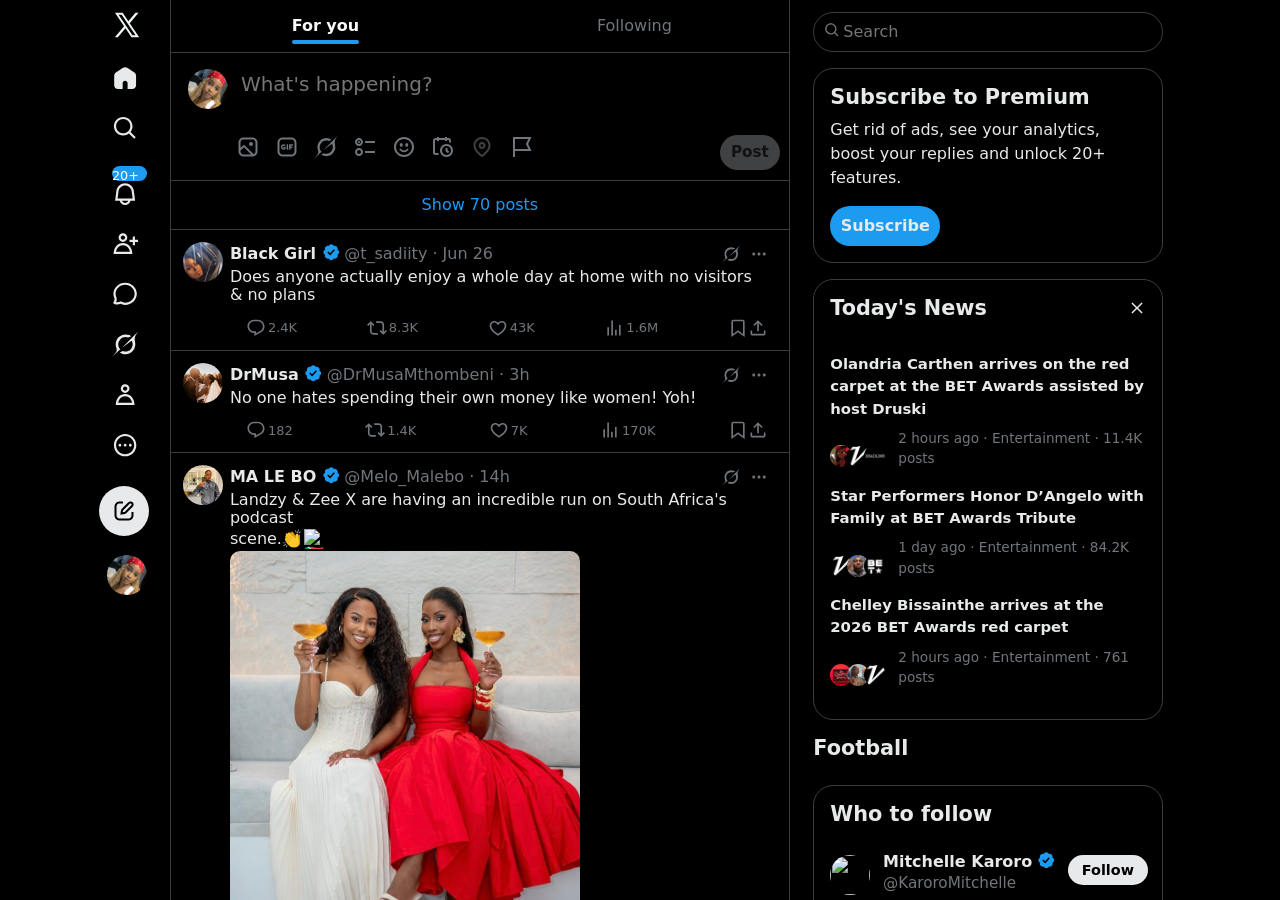
==== commit b06d1046: "more posts added and hover effects on tweet-icons" ====
--- a/index.html
+++ b/index.html
@@ -28,10 +28,9 @@
                         <svg viewBox="0 0 24 24" aria-hidden="true" fill="#e7e9ea" style="width: 26.25px; height:26.25px; background-color: transparent;" class="r-4qtqp9 r-yyyyoo r-dnmrzs r-bnwqim r-lrvibr r-m6rgpd r-1nao33i r-lwhw9o r-cnnz9e"><g><path d="M10.25 3.75c-3.59 0-6.5 2.91-6.5 6.5s2.91 6.5 6.5 6.5c1.795 0 3.419-.726 4.596-1.904 1.178-1.177 1.904-2.801 1.904-4.596 0-3.59-2.91-6.5-6.5-6.5zm-8.5 6.5c0-4.694 3.806-8.5 8.5-8.5s8.5 3.806 8.5 8.5c0 1.986-.682 3.815-1.824 5.262l4.781 4.781-1.414 1.414-4.781-4.781c-1.447 1.142-3.276 1.824-5.262 1.824-4.694 0-8.5-3.806-8.5-8.5z"></path></g></svg>
                     </li>
                     <li>
+                        <div dir="ltr" aria-label="20+ unread items" aria-live="polite" id="notifications" class="css-146c3p1 r-1ttztb7 r-qvutc0 r-37j5jr r-1gkfh8e r-56xrmm r-16dba41 r-1awozwy r-l5o3uw r-sdzlij r-6koalj r-1q142lx r-10ptun7 r-1777fci r-285fr0 r-lrvibr r-3s2u2q r-1xc7w19 r-1phboty r-rs99b7 r-1tjplnt r-2utimh r-u8s1d r-1m4drjs r-1mkv55d r-is05cd" style="color: rgb(255, 255, 255);"><span class="css-1jxf684 r-bcqeeo r-1ttztb7 r-qvutc0 r-poiln3" style="background-color: transparent;">20+</span></div>
                         <svg viewBox="0 0 24 24" aria-hidden="true" fill="#e7e9ea" style="width: 26.25px; height:26.25px; background-color: transparent;" class="r-4qtqp9 r-yyyyoo r-dnmrzs r-bnwqim r-lrvibr r-m6rgpd r-1nao33i r-lwhw9o r-cnnz9e"><g><path d="M19.993 9.042C19.48 5.017 16.054 2 11.996 2s-7.49 3.021-7.999 7.051L2.866 18H7.1c.463 2.282 2.481 4 4.9 4s4.437-1.718 4.9-4h4.236l-1.143-8.958zM12 20c-1.306 0-2.417-.835-2.829-2h5.658c-.412 1.165-1.523 2-2.829 2zm-6.866-4l.847-6.698C6.364 6.272 8.941 4 11.996 4s5.627 2.268 6.013 5.295L18.864 16H5.134z"></path></g></svg>
                     </li>
-                        <!-- <div dir="ltr" aria-label="20+ unread items" aria-live="polite" class="css-146c3p1 r-1ttztb7 r-qvutc0 r-37j5jr r-1gkfh8e r-56xrmm r-16dba41 r-1awozwy r-l5o3uw r-sdzlij r-6koalj r-1q142lx r-10ptun7 r-1777fci r-285fr0 r-lrvibr r-3s2u2q r-1xc7w19 r-1phboty r-rs99b7 r-1tjplnt r-2utimh r-u8s1d r-1m4drjs r-1mkv55d r-is05cd" style="color: rgb(255, 255, 255);"><span class="css-1jxf684 r-bcqeeo r-1ttztb7 r-qvutc0 r-poiln3">20+</span></div> -->
-    
                     <li>
                         <svg viewBox="0 0 24 24" aria-hidden="true" fill="#e7e9ea" style="width: 26.25px; height:26.25px; background-color: transparent;" class="r-4qtqp9 r-yyyyoo r-dnmrzs r-bnwqim r-lrvibr r-m6rgpd r-1nao33i r-lwhw9o r-cnnz9e"><g><path d="M10 4c-1.105 0-2 .9-2 2s.895 2 2 2 2-.9 2-2-.895-2-2-2zM6 6c0-2.21 1.791-4 4-4s4 1.79 4 4-1.791 4-4 4-4-1.79-4-4zm13 4v3h2v-3h3V8h-3V5h-2v3h-3v2h3zM3.651 19h12.698c-.337-1.8-1.023-3.21-1.945-4.19C13.318 13.65 11.838 13 10 13s-3.317.65-4.404 1.81c-.922.98-1.608 2.39-1.945 4.19zm.486-5.56C5.627 11.85 7.648 11 10 11s4.373.85 5.863 2.44c1.477 1.58 2.366 3.8 2.632 6.46l.11 1.1H1.395l.11-1.1c.266-2.66 1.155-4.88 2.632-6.46z"></path></g></svg>
                     </li>
@@ -85,14 +84,30 @@
                 <div class="tweet-options">
                     <div></div>
                     <div class="tweet-icons">
-                        <svg viewBox="0 0 24 24" aria-hidden="true" fill="#71767b" style="width: 24px; height:24px;" class="r-4qtqp9 r-yyyyoo r-dnmrzs r-bnwqim r-lrvibr r-m6rgpd r-1otekoa r-175dae4 r-1cciapn"><g><path d="M15 7c1.105 0 2 .895 2 2s-.895 2-2 2-2-.895-2-2 .895-2 2-2z"></path><path clip-rule="evenodd" d="M14.1 2.5c1.103 0 1.991-.001 2.709.058.728.06 1.368.185 1.96.487.941.48 1.707 1.245 2.186 2.185.302.593.428 1.233.487 1.961.059.718.058 1.606.058 2.71V14.1c0 1.103.001 1.991-.058 2.709-.06.728-.185 1.368-.487 1.96-.48.941-1.245 1.707-2.185 2.186-.593.302-1.233.428-1.961.487-.718.059-1.606.058-2.71.058H9.9c-1.103 0-1.991.001-2.709-.058-.728-.06-1.368-.185-1.96-.487-.941-.48-1.707-1.245-2.186-2.185-.302-.593-.428-1.233-.487-1.961-.059-.718-.058-1.606-.058-2.71V9.9c0-1.103-.001-1.991.058-2.709.06-.728.185-1.368.487-1.96.48-.941 1.245-1.707 2.185-2.186.593-.302 1.233-.428 1.961-.487.718-.059 1.606-.058 2.71-.058H14.1zM4.506 15.442c.006.473.017.865.045 1.203.05.606.142.954.276 1.217.288.565.746 1.023 1.31 1.31.264.135.612.228 1.217.277.617.05 1.41.051 2.546.051h4.2c.36 0 .685-.003.981-.005L7.96 12.373l-3.453 3.07zM9.9 4.5c-1.136 0-1.929 0-2.546.05-.605.05-.953.143-1.216.277-.565.288-1.023.746-1.31 1.31-.135.264-.228.612-.277 1.217C4.5 7.971 4.5 8.764 4.5 9.9v2.873l3.54-3.147 9.63 9.63c.07-.026.133-.053.192-.083.565-.288 1.023-.746 1.31-1.31.135-.264.228-.612.277-1.218.05-.616.051-1.409.051-2.545V9.9c0-1.136 0-1.929-.05-2.546-.05-.605-.143-.953-.277-1.216-.288-.565-.746-1.023-1.31-1.31-.264-.135-.612-.228-1.218-.277C16.03 4.5 15.236 4.5 14.1 4.5H9.9z" fill-rule="evenodd"></path></g></svg>
-                        <svg viewBox="0 0 24 24" aria-hidden="true" fill="#71767b" style="width: 24px; height:24px;" class="r-4qtqp9 r-yyyyoo r-dnmrzs r-bnwqim r-lrvibr r-m6rgpd r-1otekoa r-175dae4 r-1cciapn"><g><path d="M8.623 9.25c.766 0 1.532.344 2.043.945l-1.021.86c-.256-.258-.682-.43-1.022-.43-.766 0-1.361.688-1.361 1.375 0 .773.595 1.375 1.361 1.375.255 0 .511-.086.682-.172v-.515H8.283v-1.032h2.383v2.149c-.51.601-1.192.945-2.043.945C7.091 14.75 5.9 13.547 5.9 12s1.191-2.75 2.723-2.75zm4.511 5.5h-1.447v-5.5h1.447v5.5zm4.766-5.5v1.46h-2.297v.86h1.702v1.461h-1.703v1.719h-1.447v-5.5H17.9z"></path><path clip-rule="evenodd" d="M14.1 2.5c1.103 0 1.991-.001 2.709.058.728.06 1.368.185 1.96.487.941.48 1.707 1.245 2.186 2.185.302.593.428 1.233.487 1.961.059.718.058 1.606.058 2.71V14.1c0 1.103.001 1.991-.058 2.709-.06.728-.185 1.368-.487 1.96-.48.941-1.245 1.707-2.185 2.186-.593.302-1.233.428-1.961.487-.718.059-1.606.058-2.71.058H9.9c-1.103 0-1.991.001-2.709-.058-.728-.06-1.368-.185-1.96-.487-.941-.48-1.707-1.245-2.186-2.185-.302-.593-.428-1.233-.487-1.961-.059-.718-.058-1.606-.058-2.71V9.9c0-1.103-.001-1.991.058-2.709.06-.728.185-1.368.487-1.96.48-.941 1.245-1.707 2.185-2.186.593-.302 1.233-.428 1.961-.487.718-.059 1.606-.058 2.71-.058H14.1zm-4.2 2c-1.136 0-1.929 0-2.546.05-.605.05-.953.143-1.216.277-.565.288-1.023.746-1.31 1.31-.135.264-.228.612-.277 1.217C4.5 7.971 4.5 8.764 4.5 9.9v4.2c0 1.136 0 1.929.05 2.545.05.606.143.954.277 1.217.288.565.746 1.023 1.31 1.31.264.135.612.228 1.217.277.617.05 1.41.051 2.546.051h4.2c1.136 0 1.929 0 2.545-.05.606-.05.954-.143 1.217-.277.565-.288 1.023-.746 1.31-1.31.135-.264.228-.612.277-1.218.05-.616.051-1.409.051-2.545V9.9c0-1.136 0-1.929-.05-2.546-.05-.605-.143-.953-.277-1.216-.288-.565-.746-1.023-1.31-1.31-.264-.135-.612-.228-1.218-.277C16.03 4.5 15.236 4.5 14.1 4.5H9.9z" fill-rule="evenodd"></path></g></svg>
-                        <svg viewBox="0 0 33 32" aria-hidden="true" fill="#71767b" style="width: 24px; height:24px;" class="r-4qtqp9 r-yyyyoo r-dnmrzs r-bnwqim r-lrvibr r-m6rgpd r-1otekoa r-175dae4 r-1cciapn"><g><path d="M12.745 20.54l10.97-8.19c.539-.4 1.307-.244 1.564.38 1.349 3.288.746 7.241-1.938 9.955-2.683 2.714-6.417 3.31-9.83 1.954l-3.728 1.745c5.347 3.697 11.84 2.782 15.898-1.324 3.219-3.255 4.216-7.692 3.284-11.693l.008.009c-1.351-5.878.332-8.227 3.782-13.031L33 0l-4.54 4.59v-.014L12.743 20.544m-2.263 1.987c-3.837-3.707-3.175-9.446.1-12.755 2.42-2.449 6.388-3.448 9.852-1.979l3.72-1.737c-.67-.49-1.53-1.017-2.515-1.387-4.455-1.854-9.789-.931-13.41 2.728-3.483 3.523-4.579 8.94-2.697 13.561 1.405 3.454-.899 5.898-3.22 8.364C1.49 30.2.666 31.074 0 32l10.478-9.466"></path></g></svg>
-                        <svg viewBox="0 0 24 24" aria-hidden="true" fill="#71767b" style="width: 24px; height:24px;" class="r-4qtqp9 r-yyyyoo r-dnmrzs r-bnwqim r-lrvibr r-m6rgpd r-1otekoa r-175dae4 r-1cciapn"><g><path d="M6 5c-1.1 0-2 .895-2 2s.9 2 2 2 2-.895 2-2-.9-2-2-2zM2 7c0-2.209 1.79-4 4-4s4 1.791 4 4-1.79 4-4 4-4-1.791-4-4zm20 1H12V6h10v2zM6 15c-1.1 0-2 .895-2 2s.9 2 2 2 2-.895 2-2-.9-2-2-2zm-4 2c0-2.209 1.79-4 4-4s4 1.791 4 4-1.79 4-4 4-4-1.791-4-4zm20 1H12v-2h10v2zM7 7c0 .552-.45 1-1 1s-1-.448-1-1 .45-1 1-1 1 .448 1 1z"></path></g></svg>
-                        <svg viewBox="0 0 24 24" aria-hidden="true" fill="#71767b" style="width: 24px; height:24px;" class="r-4qtqp9 r-yyyyoo r-dnmrzs r-bnwqim r-lrvibr r-m6rgpd r-1otekoa r-175dae4 r-1cciapn"><g><path d="M8.688 13.453c.067.13.137.248.215.367.683 1.058 1.875 1.658 3.1 1.655 1.225.005 2.416-.593 3.095-1.652.077-.119.146-.238.212-.367l1.38.588c-.07.188-.146.365-.237.545-.788 1.628-2.629 2.714-4.452 2.686-1.824.024-3.658-1.061-4.451-2.685-.092-.18-.169-.356-.238-.543l1.376-.594zM9.25 8c.828 0 1.5.796 1.5 1.9 0 1.105-.672 1.85-1.5 1.85s-1.5-.745-1.5-1.85c0-1.104.672-1.9 1.5-1.9zm5.5 0c.828 0 1.5.796 1.5 1.9 0 1.105-.672 1.85-1.5 1.85s-1.5-.745-1.5-1.85c0-1.104.672-1.9 1.5-1.9z"></path><path clip-rule="evenodd" d="M12.008 2c5.523 0 10 4.477 10 10s-4.477 10-10 10-10-4.477-10-10 4.477-10 10-10zm0 2c-4.418 0-8 3.582-8 8s3.582 8 8 8 8-3.582 8-8-3.582-8-8-8z" fill-rule="evenodd"></path></g></svg>
-                        <svg viewBox="0 0 24 24" aria-hidden="true" fill="#71767b" style="width: 24px; height:24px;" class="r-4qtqp9 r-yyyyoo r-dnmrzs r-bnwqim r-lrvibr r-m6rgpd r-1otekoa r-175dae4 r-1cciapn"><g><path d="M6 3V2h2v1h6V2h2v1h1.5C18.88 3 20 4.119 20 5.5v2h-2v-2c0-.276-.22-.5-.5-.5H16v1h-2V5H8v1H6V5H4.5c-.28 0-.5.224-.5.5v12c0 .276.22.5.5.5h3v2h-3C3.12 20 2 18.881 2 17.5v-12C2 4.119 3.12 3 4.5 3H6zm9.5 8c-2.49 0-4.5 2.015-4.5 4.5s2.01 4.5 4.5 4.5 4.5-2.015 4.5-4.5-2.01-4.5-4.5-4.5zM9 15.5C9 11.91 11.91 9 15.5 9s6.5 2.91 6.5 6.5-2.91 6.5-6.5 6.5S9 19.09 9 15.5zm5.5-2.5h2v2.086l1.71 1.707-1.42 1.414-2.29-2.293V13z"></path></g></svg>
-                        <svg viewBox="0 0 24 24" aria-hidden="true" fill="#3f4143" style="width: 24px; height:24px;" class="r-4qtqp9 r-yyyyoo r-dnmrzs r-bnwqim r-lrvibr r-m6rgpd r-1otekoa r-175dae4 r-1cciapn"><g><path d="M12 7c-1.93 0-3.5 1.57-3.5 3.5S10.07 14 12 14s3.5-1.57 3.5-3.5S13.93 7 12 7zm0 5c-.827 0-1.5-.673-1.5-1.5S11.173 9 12 9s1.5.673 1.5 1.5S12.827 12 12 12zm0-10c-4.687 0-8.5 3.813-8.5 8.5 0 5.967 7.621 11.116 7.945 11.332l.555.37.555-.37c.324-.216 7.945-5.365 7.945-11.332C20.5 5.813 16.687 2 12 2zm0 17.77c-1.665-1.241-6.5-5.196-6.5-9.27C5.5 6.916 8.416 4 12 4s6.5 2.916 6.5 6.5c0 4.073-4.835 8.028-6.5 9.27z"></path></g></svg>
-                        <svg viewBox="0 0 24 24" aria-hidden="true" fill="#71767b" style="width: 24px; height:24px;" class="r-4qtqp9 r-yyyyoo r-dnmrzs r-bnwqim r-lrvibr r-m6rgpd r-1otekoa r-175dae4 r-1cciapn"><g><path d="M3 2h18.61l-3.5 7 3.5 7H5v6H3V2zm2 12h13.38l-2.5-5 2.5-5H5v10z"></path></g></svg>        
+                        <div class="icons">
+                            <svg viewBox="0 0 24 24" aria-hidden="true" fill="#71767b" style="width: 24px; height:24px;" class="r-4qtqp9 r-yyyyoo r-dnmrzs r-bnwqim r-lrvibr r-m6rgpd r-1otekoa r-175dae4 r-1cciapn"><g><path d="M15 7c1.105 0 2 .895 2 2s-.895 2-2 2-2-.895-2-2 .895-2 2-2z"></path><path clip-rule="evenodd" d="M14.1 2.5c1.103 0 1.991-.001 2.709.058.728.06 1.368.185 1.96.487.941.48 1.707 1.245 2.186 2.185.302.593.428 1.233.487 1.961.059.718.058 1.606.058 2.71V14.1c0 1.103.001 1.991-.058 2.709-.06.728-.185 1.368-.487 1.96-.48.941-1.245 1.707-2.185 2.186-.593.302-1.233.428-1.961.487-.718.059-1.606.058-2.71.058H9.9c-1.103 0-1.991.001-2.709-.058-.728-.06-1.368-.185-1.96-.487-.941-.48-1.707-1.245-2.186-2.185-.302-.593-.428-1.233-.487-1.961-.059-.718-.058-1.606-.058-2.71V9.9c0-1.103-.001-1.991.058-2.709.06-.728.185-1.368.487-1.96.48-.941 1.245-1.707 2.185-2.186.593-.302 1.233-.428 1.961-.487.718-.059 1.606-.058 2.71-.058H14.1zM4.506 15.442c.006.473.017.865.045 1.203.05.606.142.954.276 1.217.288.565.746 1.023 1.31 1.31.264.135.612.228 1.217.277.617.05 1.41.051 2.546.051h4.2c.36 0 .685-.003.981-.005L7.96 12.373l-3.453 3.07zM9.9 4.5c-1.136 0-1.929 0-2.546.05-.605.05-.953.143-1.216.277-.565.288-1.023.746-1.31 1.31-.135.264-.228.612-.277 1.217C4.5 7.971 4.5 8.764 4.5 9.9v2.873l3.54-3.147 9.63 9.63c.07-.026.133-.053.192-.083.565-.288 1.023-.746 1.31-1.31.135-.264.228-.612.277-1.218.05-.616.051-1.409.051-2.545V9.9c0-1.136 0-1.929-.05-2.546-.05-.605-.143-.953-.277-1.216-.288-.565-.746-1.023-1.31-1.31-.264-.135-.612-.228-1.218-.277C16.03 4.5 15.236 4.5 14.1 4.5H9.9z" fill-rule="evenodd"></path></g></svg>
+                        </div>
+                        <div class="icons">
+                            <svg viewBox="0 0 24 24" aria-hidden="true" fill="#71767b" style="width: 24px; height:24px;" class="r-4qtqp9 r-yyyyoo r-dnmrzs r-bnwqim r-lrvibr r-m6rgpd r-1otekoa r-175dae4 r-1cciapn"><g><path d="M8.623 9.25c.766 0 1.532.344 2.043.945l-1.021.86c-.256-.258-.682-.43-1.022-.43-.766 0-1.361.688-1.361 1.375 0 .773.595 1.375 1.361 1.375.255 0 .511-.086.682-.172v-.515H8.283v-1.032h2.383v2.149c-.51.601-1.192.945-2.043.945C7.091 14.75 5.9 13.547 5.9 12s1.191-2.75 2.723-2.75zm4.511 5.5h-1.447v-5.5h1.447v5.5zm4.766-5.5v1.46h-2.297v.86h1.702v1.461h-1.703v1.719h-1.447v-5.5H17.9z"></path><path clip-rule="evenodd" d="M14.1 2.5c1.103 0 1.991-.001 2.709.058.728.06 1.368.185 1.96.487.941.48 1.707 1.245 2.186 2.185.302.593.428 1.233.487 1.961.059.718.058 1.606.058 2.71V14.1c0 1.103.001 1.991-.058 2.709-.06.728-.185 1.368-.487 1.96-.48.941-1.245 1.707-2.185 2.186-.593.302-1.233.428-1.961.487-.718.059-1.606.058-2.71.058H9.9c-1.103 0-1.991.001-2.709-.058-.728-.06-1.368-.185-1.96-.487-.941-.48-1.707-1.245-2.186-2.185-.302-.593-.428-1.233-.487-1.961-.059-.718-.058-1.606-.058-2.71V9.9c0-1.103-.001-1.991.058-2.709.06-.728.185-1.368.487-1.96.48-.941 1.245-1.707 2.185-2.186.593-.302 1.233-.428 1.961-.487.718-.059 1.606-.058 2.71-.058H14.1zm-4.2 2c-1.136 0-1.929 0-2.546.05-.605.05-.953.143-1.216.277-.565.288-1.023.746-1.31 1.31-.135.264-.228.612-.277 1.217C4.5 7.971 4.5 8.764 4.5 9.9v4.2c0 1.136 0 1.929.05 2.545.05.606.143.954.277 1.217.288.565.746 1.023 1.31 1.31.264.135.612.228 1.217.277.617.05 1.41.051 2.546.051h4.2c1.136 0 1.929 0 2.545-.05.606-.05.954-.143 1.217-.277.565-.288 1.023-.746 1.31-1.31.135-.264.228-.612.277-1.218.05-.616.051-1.409.051-2.545V9.9c0-1.136 0-1.929-.05-2.546-.05-.605-.143-.953-.277-1.216-.288-.565-.746-1.023-1.31-1.31-.264-.135-.612-.228-1.218-.277C16.03 4.5 15.236 4.5 14.1 4.5H9.9z" fill-rule="evenodd"></path></g></svg>
+                        </div>
+                        <div class="icons">
+                            <svg viewBox="0 0 33 32" aria-hidden="true" fill="#71767b" style="width: 24px; height:24px;" class="r-4qtqp9 r-yyyyoo r-dnmrzs r-bnwqim r-lrvibr r-m6rgpd r-1otekoa r-175dae4 r-1cciapn"><g><path d="M12.745 20.54l10.97-8.19c.539-.4 1.307-.244 1.564.38 1.349 3.288.746 7.241-1.938 9.955-2.683 2.714-6.417 3.31-9.83 1.954l-3.728 1.745c5.347 3.697 11.84 2.782 15.898-1.324 3.219-3.255 4.216-7.692 3.284-11.693l.008.009c-1.351-5.878.332-8.227 3.782-13.031L33 0l-4.54 4.59v-.014L12.743 20.544m-2.263 1.987c-3.837-3.707-3.175-9.446.1-12.755 2.42-2.449 6.388-3.448 9.852-1.979l3.72-1.737c-.67-.49-1.53-1.017-2.515-1.387-4.455-1.854-9.789-.931-13.41 2.728-3.483 3.523-4.579 8.94-2.697 13.561 1.405 3.454-.899 5.898-3.22 8.364C1.49 30.2.666 31.074 0 32l10.478-9.466"></path></g></svg>
+                        </div>
+                        <div class="icons">
+                            <svg viewBox="0 0 24 24" aria-hidden="true" fill="#71767b" style="width: 24px; height:24px;" class="r-4qtqp9 r-yyyyoo r-dnmrzs r-bnwqim r-lrvibr r-m6rgpd r-1otekoa r-175dae4 r-1cciapn"><g><path d="M6 5c-1.1 0-2 .895-2 2s.9 2 2 2 2-.895 2-2-.9-2-2-2zM2 7c0-2.209 1.79-4 4-4s4 1.791 4 4-1.79 4-4 4-4-1.791-4-4zm20 1H12V6h10v2zM6 15c-1.1 0-2 .895-2 2s.9 2 2 2 2-.895 2-2-.9-2-2-2zm-4 2c0-2.209 1.79-4 4-4s4 1.791 4 4-1.79 4-4 4-4-1.791-4-4zm20 1H12v-2h10v2zM7 7c0 .552-.45 1-1 1s-1-.448-1-1 .45-1 1-1 1 .448 1 1z"></path></g></svg>
+                        </div>
+                        <div class="icons">
+                            <svg viewBox="0 0 24 24" aria-hidden="true" fill="#71767b" style="width: 24px; height:24px;" class="r-4qtqp9 r-yyyyoo r-dnmrzs r-bnwqim r-lrvibr r-m6rgpd r-1otekoa r-175dae4 r-1cciapn"><g><path d="M8.688 13.453c.067.13.137.248.215.367.683 1.058 1.875 1.658 3.1 1.655 1.225.005 2.416-.593 3.095-1.652.077-.119.146-.238.212-.367l1.38.588c-.07.188-.146.365-.237.545-.788 1.628-2.629 2.714-4.452 2.686-1.824.024-3.658-1.061-4.451-2.685-.092-.18-.169-.356-.238-.543l1.376-.594zM9.25 8c.828 0 1.5.796 1.5 1.9 0 1.105-.672 1.85-1.5 1.85s-1.5-.745-1.5-1.85c0-1.104.672-1.9 1.5-1.9zm5.5 0c.828 0 1.5.796 1.5 1.9 0 1.105-.672 1.85-1.5 1.85s-1.5-.745-1.5-1.85c0-1.104.672-1.9 1.5-1.9z"></path><path clip-rule="evenodd" d="M12.008 2c5.523 0 10 4.477 10 10s-4.477 10-10 10-10-4.477-10-10 4.477-10 10-10zm0 2c-4.418 0-8 3.582-8 8s3.582 8 8 8 8-3.582 8-8-3.582-8-8-8z" fill-rule="evenodd"></path></g></svg>
+                        </div>
+                        <div class="icons">
+                            <svg viewBox="0 0 24 24" aria-hidden="true" fill="#71767b" style="width: 24px; height:24px;" class="r-4qtqp9 r-yyyyoo r-dnmrzs r-bnwqim r-lrvibr r-m6rgpd r-1otekoa r-175dae4 r-1cciapn"><g><path d="M6 3V2h2v1h6V2h2v1h1.5C18.88 3 20 4.119 20 5.5v2h-2v-2c0-.276-.22-.5-.5-.5H16v1h-2V5H8v1H6V5H4.5c-.28 0-.5.224-.5.5v12c0 .276.22.5.5.5h3v2h-3C3.12 20 2 18.881 2 17.5v-12C2 4.119 3.12 3 4.5 3H6zm9.5 8c-2.49 0-4.5 2.015-4.5 4.5s2.01 4.5 4.5 4.5 4.5-2.015 4.5-4.5-2.01-4.5-4.5-4.5zM9 15.5C9 11.91 11.91 9 15.5 9s6.5 2.91 6.5 6.5-2.91 6.5-6.5 6.5S9 19.09 9 15.5zm5.5-2.5h2v2.086l1.71 1.707-1.42 1.414-2.29-2.293V13z"></path></g></svg>
+                        </div>
+                        <div class="icons">
+                            <svg viewBox="0 0 24 24" aria-hidden="true" fill="#3f4143" style="width: 24px; height:24px;" class="r-4qtqp9 r-yyyyoo r-dnmrzs r-bnwqim r-lrvibr r-m6rgpd r-1otekoa r-175dae4 r-1cciapn"><g><path d="M12 7c-1.93 0-3.5 1.57-3.5 3.5S10.07 14 12 14s3.5-1.57 3.5-3.5S13.93 7 12 7zm0 5c-.827 0-1.5-.673-1.5-1.5S11.173 9 12 9s1.5.673 1.5 1.5S12.827 12 12 12zm0-10c-4.687 0-8.5 3.813-8.5 8.5 0 5.967 7.621 11.116 7.945 11.332l.555.37.555-.37c.324-.216 7.945-5.365 7.945-11.332C20.5 5.813 16.687 2 12 2zm0 17.77c-1.665-1.241-6.5-5.196-6.5-9.27C5.5 6.916 8.416 4 12 4s6.5 2.916 6.5 6.5c0 4.073-4.835 8.028-6.5 9.27z"></path></g></svg>
+                        </div>
+                        <div class="icons">
+                            <svg viewBox="0 0 24 24" aria-hidden="true" fill="#71767b" style="width: 24px; height:24px;" class="r-4qtqp9 r-yyyyoo r-dnmrzs r-bnwqim r-lrvibr r-m6rgpd r-1otekoa r-175dae4 r-1cciapn"><g><path d="M3 2h18.61l-3.5 7 3.5 7H5v6H3V2zm2 12h13.38l-2.5-5 2.5-5H5v10z"></path></g></svg>        
+                        </div>
                     </div>
                     <div>
                         <button class="post-btn">Post</button>
@@ -120,24 +135,34 @@
                         <div></div>
                         <div class="post-icons">
                             <div class="p-i-1">
-                                <svg viewBox="0 0 24 24" aria-hidden="true" fill="#71767b" style="width: 20px; height: 20px;" class="r-4qtqp9 r-yyyyoo r-dnmrzs r-bnwqim r-lrvibr r-m6rgpd r-1xvli5t r-1hdv0qi"><g><path d="M1.751 10c0-4.42 3.584-8 8.005-8h4.366c4.49 0 8.129 3.64 8.129 8.13 0 2.96-1.607 5.68-4.196 7.11l-8.054 4.46v-3.69h-.067c-4.49.1-8.183-3.51-8.183-8.01zm8.005-6c-3.317 0-6.005 2.69-6.005 6 0 3.37 2.77 6.08 6.138 6.01l.351-.01h1.761v2.3l5.087-2.81c1.951-1.08 3.163-3.13 3.163-5.36 0-3.39-2.744-6.13-6.129-6.13H9.756z"></path></g></svg>
+                                <div class="comments">
+                                    <svg viewBox="0 0 24 24" aria-hidden="true" fill="#71767b" style="width: 20px; height: 20px;" class="r-4qtqp9 r-yyyyoo r-dnmrzs r-bnwqim r-lrvibr r-m6rgpd r-1xvli5t r-1hdv0qi"><g><path d="M1.751 10c0-4.42 3.584-8 8.005-8h4.366c4.49 0 8.129 3.64 8.129 8.13 0 2.96-1.607 5.68-4.196 7.11l-8.054 4.46v-3.69h-.067c-4.49.1-8.183-3.51-8.183-8.01zm8.005-6c-3.317 0-6.005 2.69-6.005 6 0 3.37 2.77 6.08 6.138 6.01l.351-.01h1.761v2.3l5.087-2.81c1.951-1.08 3.163-3.13 3.163-5.36 0-3.39-2.744-6.13-6.129-6.13H9.756z"></path></g></svg>
+                                </div>
                                 <p>2.4K</p>
                             </div>
                             <div class="p-i-2">
-                                <svg viewBox="0 0 24 24" aria-hidden="true" fill="#71767b" style="width: 20px; height: 20px;" class="r-4qtqp9 r-yyyyoo r-dnmrzs r-bnwqim r-lrvibr r-m6rgpd r-1xvli5t r-1hdv0qi"><g><path d="M4.5 3.88l4.432 4.14-1.364 1.46L5.5 7.55V16c0 1.1.896 2 2 2H13v2H7.5c-2.209 0-4-1.79-4-4V7.55L1.432 9.48.068 8.02 4.5 3.88zM16.5 6H11V4h5.5c2.209 0 4 1.79 4 4v8.45l2.068-1.93 1.364 1.46-4.432 4.14-4.432-4.14 1.364-1.46 2.068 1.93V8c0-1.1-.896-2-2-2z"></path></g></svg>
+                                <div class="reposts">
+                                    <svg viewBox="0 0 24 24" aria-hidden="true" fill="#71767b" style="width: 20px; height: 20px;" class="r-4qtqp9 r-yyyyoo r-dnmrzs r-bnwqim r-lrvibr r-m6rgpd r-1xvli5t r-1hdv0qi"><g><path d="M4.5 3.88l4.432 4.14-1.364 1.46L5.5 7.55V16c0 1.1.896 2 2 2H13v2H7.5c-2.209 0-4-1.79-4-4V7.55L1.432 9.48.068 8.02 4.5 3.88zM16.5 6H11V4h5.5c2.209 0 4 1.79 4 4v8.45l2.068-1.93 1.364 1.46-4.432 4.14-4.432-4.14 1.364-1.46 2.068 1.93V8c0-1.1-.896-2-2-2z"></path></g></svg>
+                                </div>
                                 <p>8.3K</p>
                             </div>
                             <div class="p-i-3">
-                                <svg viewBox="0 0 24 24" aria-hidden="true" fill="#71767b" style="width: 20px; height: 20px;" class="r-4qtqp9 r-yyyyoo r-dnmrzs r-bnwqim r-lrvibr r-m6rgpd r-1xvli5t r-1hdv0qi"><g><path d="M16.697 5.5c-1.222-.06-2.679.51-3.89 2.16l-.805 1.09-.806-1.09C9.984 6.01 8.526 5.44 7.304 5.5c-1.243.07-2.349.78-2.91 1.91-.552 1.12-.633 2.78.479 4.82 1.074 1.97 3.257 4.27 7.129 6.61 3.87-2.34 6.052-4.64 7.126-6.61 1.111-2.04 1.03-3.7.477-4.82-.561-1.13-1.666-1.84-2.908-1.91zm4.187 7.69c-1.351 2.48-4.001 5.12-8.379 7.67l-.503.3-.504-.3c-4.379-2.55-7.029-5.19-8.382-7.67-1.36-2.5-1.41-4.86-.514-6.67.887-1.79 2.647-2.91 4.601-3.01 1.651-.09 3.368.56 4.798 2.01 1.429-1.45 3.146-2.1 4.796-2.01 1.954.1 3.714 1.22 4.601 3.01.896 1.81.846 4.17-.514 6.67z"></path></g></svg>
+                                <div class="likes">
+                                    <svg viewBox="0 0 24 24" aria-hidden="true" fill="#71767b" style="width: 20px; height: 20px;" class="r-4qtqp9 r-yyyyoo r-dnmrzs r-bnwqim r-lrvibr r-m6rgpd r-1xvli5t r-1hdv0qi"><g><path d="M16.697 5.5c-1.222-.06-2.679.51-3.89 2.16l-.805 1.09-.806-1.09C9.984 6.01 8.526 5.44 7.304 5.5c-1.243.07-2.349.78-2.91 1.91-.552 1.12-.633 2.78.479 4.82 1.074 1.97 3.257 4.27 7.129 6.61 3.87-2.34 6.052-4.64 7.126-6.61 1.111-2.04 1.03-3.7.477-4.82-.561-1.13-1.666-1.84-2.908-1.91zm4.187 7.69c-1.351 2.48-4.001 5.12-8.379 7.67l-.503.3-.504-.3c-4.379-2.55-7.029-5.19-8.382-7.67-1.36-2.5-1.41-4.86-.514-6.67.887-1.79 2.647-2.91 4.601-3.01 1.651-.09 3.368.56 4.798 2.01 1.429-1.45 3.146-2.1 4.796-2.01 1.954.1 3.714 1.22 4.601 3.01.896 1.81.846 4.17-.514 6.67z"></path></g></svg>
+                                </div>
                                 <p>43K</p>
                             </div>
                             <div class="p-i-4">
-                                <svg viewBox="0 0 24 24" aria-hidden="true" fill="#71767b" style="width: 20px; height: 20px;" class="r-4qtqp9 r-yyyyoo r-dnmrzs r-bnwqim r-lrvibr r-m6rgpd r-1xvli5t r-1hdv0qi"><g><path d="M8.75 21V3h2v18h-2zM18 21V8.5h2V21h-2zM4 21l.004-10h2L6 21H4zm9.248 0v-7h2v7h-2z"></path></g></svg>
+                                <div class="comments">
+                                    <svg viewBox="0 0 24 24" aria-hidden="true" fill="#71767b" style="width: 20px; height: 20px;" class="r-4qtqp9 r-yyyyoo r-dnmrzs r-bnwqim r-lrvibr r-m6rgpd r-1xvli5t r-1hdv0qi"><g><path d="M8.75 21V3h2v18h-2zM18 21V8.5h2V21h-2zM4 21l.004-10h2L6 21H4zm9.248 0v-7h2v7h-2z"></path></g></svg>
+                                </div>
                                 <p>1.6M</p>
                             </div>
                             <div class="p-i-5">
-                                <svg viewBox="0 0 24 24" aria-hidden="true" fill="#71767b" style="width: 20px; height: 20px;" class="r-4qtqp9 r-yyyyoo r-dnmrzs r-bnwqim r-lrvibr r-m6rgpd r-1xvli5t r-1hdv0qi"><g><path d="M4 4.5C4 3.12 5.119 2 6.5 2h11C18.881 2 20 3.12 20 4.5v18.44l-8-5.71-8 5.71V4.5zM6.5 4c-.276 0-.5.22-.5.5v14.56l6-4.29 6 4.29V4.5c0-.28-.224-.5-.5-.5h-11z"></path></g></svg>
-                                <svg viewBox="0 0 24 24" aria-hidden="true" fill="#71767b" style="width: 20px; height: 20px;" class="r-4qtqp9 r-yyyyoo r-dnmrzs r-bnwqim r-lrvibr r-m6rgpd r-1xvli5t r-1hdv0qi"><g><path d="M12 2.59l5.7 5.7-1.41 1.42L13 6.41V16h-2V6.41l-3.3 3.3-1.41-1.42L12 2.59zM21 15l-.02 3.51c0 1.38-1.12 2.49-2.5 2.49H5.5C4.11 21 3 19.88 3 18.5V15h2v3.5c0 .28.22.5.5.5h12.98c.28 0 .5-.22.5-.5L19 15h2z"></path></g></svg>
+                                <div class="comments">
+                                    <svg viewBox="0 0 24 24" aria-hidden="true" fill="#71767b" style="width: 20px; height: 20px;" class="r-4qtqp9 r-yyyyoo r-dnmrzs r-bnwqim r-lrvibr r-m6rgpd r-1xvli5t r-1hdv0qi"><g><path d="M4 4.5C4 3.12 5.119 2 6.5 2h11C18.881 2 20 3.12 20 4.5v18.44l-8-5.71-8 5.71V4.5zM6.5 4c-.276 0-.5.22-.5.5v14.56l6-4.29 6 4.29V4.5c0-.28-.224-.5-.5-.5h-11z"></path></g></svg>
+                                    <svg viewBox="0 0 24 24" aria-hidden="true" fill="#71767b" style="width: 20px; height: 20px;" class="r-4qtqp9 r-yyyyoo r-dnmrzs r-bnwqim r-lrvibr r-m6rgpd r-1xvli5t r-1hdv0qi"><g><path d="M12 2.59l5.7 5.7-1.41 1.42L13 6.41V16h-2V6.41l-3.3 3.3-1.41-1.42L12 2.59zM21 15l-.02 3.51c0 1.38-1.12 2.49-2.5 2.49H5.5C4.11 21 3 19.88 3 18.5V15h2v3.5c0 .28.22.5.5.5h12.98c.28 0 .5-.22.5-.5L19 15h2z"></path></g></svg>
+                                </div>
                             </div>
                         </div>
                     </div>
@@ -162,24 +187,34 @@
                         <div></div>
                         <div class="post-icons">
                             <div class="p-i-1">
-                                <svg viewBox="0 0 24 24" aria-hidden="true" fill="#71767b" style="width: 20px; height: 20px;" class="r-4qtqp9 r-yyyyoo r-dnmrzs r-bnwqim r-lrvibr r-m6rgpd r-1xvli5t r-1hdv0qi"><g><path d="M1.751 10c0-4.42 3.584-8 8.005-8h4.366c4.49 0 8.129 3.64 8.129 8.13 0 2.96-1.607 5.68-4.196 7.11l-8.054 4.46v-3.69h-.067c-4.49.1-8.183-3.51-8.183-8.01zm8.005-6c-3.317 0-6.005 2.69-6.005 6 0 3.37 2.77 6.08 6.138 6.01l.351-.01h1.761v2.3l5.087-2.81c1.951-1.08 3.163-3.13 3.163-5.36 0-3.39-2.744-6.13-6.129-6.13H9.756z"></path></g></svg>
+                                <div class="comments">
+                                    <svg viewBox="0 0 24 24" aria-hidden="true" fill="#71767b" style="width: 20px; height: 20px;" id="comments" class="r-4qtqp9 r-yyyyoo r-dnmrzs r-bnwqim r-lrvibr r-m6rgpd r-1xvli5t r-1hdv0qi"><g><path d="M1.751 10c0-4.42 3.584-8 8.005-8h4.366c4.49 0 8.129 3.64 8.129 8.13 0 2.96-1.607 5.68-4.196 7.11l-8.054 4.46v-3.69h-.067c-4.49.1-8.183-3.51-8.183-8.01zm8.005-6c-3.317 0-6.005 2.69-6.005 6 0 3.37 2.77 6.08 6.138 6.01l.351-.01h1.761v2.3l5.087-2.81c1.951-1.08 3.163-3.13 3.163-5.36 0-3.39-2.744-6.13-6.129-6.13H9.756z"></path></g></svg>
+                                </div>
                                 <p>182</p>
                             </div>
                             <div class="p-i-2">
-                                <svg viewBox="0 0 24 24" aria-hidden="true" fill="#71767b" style="width: 20px; height: 20px;" class="r-4qtqp9 r-yyyyoo r-dnmrzs r-bnwqim r-lrvibr r-m6rgpd r-1xvli5t r-1hdv0qi"><g><path d="M4.5 3.88l4.432 4.14-1.364 1.46L5.5 7.55V16c0 1.1.896 2 2 2H13v2H7.5c-2.209 0-4-1.79-4-4V7.55L1.432 9.48.068 8.02 4.5 3.88zM16.5 6H11V4h5.5c2.209 0 4 1.79 4 4v8.45l2.068-1.93 1.364 1.46-4.432 4.14-4.432-4.14 1.364-1.46 2.068 1.93V8c0-1.1-.896-2-2-2z"></path></g></svg>
+                                <div class="reposts">
+                                    <svg viewBox="0 0 24 24" aria-hidden="true" fill="#71767b" style="width: 20px; height: 20px;" id="reposts" class="r-4qtqp9 r-yyyyoo r-dnmrzs r-bnwqim r-lrvibr r-m6rgpd r-1xvli5t r-1hdv0qi"><g><path d="M4.5 3.88l4.432 4.14-1.364 1.46L5.5 7.55V16c0 1.1.896 2 2 2H13v2H7.5c-2.209 0-4-1.79-4-4V7.55L1.432 9.48.068 8.02 4.5 3.88zM16.5 6H11V4h5.5c2.209 0 4 1.79 4 4v8.45l2.068-1.93 1.364 1.46-4.432 4.14-4.432-4.14 1.364-1.46 2.068 1.93V8c0-1.1-.896-2-2-2z"></path></g></svg>
+                                </div>
                                 <p>1.4K</p>
                             </div>
                             <div class="p-i-3">
-                                <svg viewBox="0 0 24 24" aria-hidden="true" fill="#71767b" style="width: 20px; height: 20px;" class="r-4qtqp9 r-yyyyoo r-dnmrzs r-bnwqim r-lrvibr r-m6rgpd r-1xvli5t r-1hdv0qi"><g><path d="M16.697 5.5c-1.222-.06-2.679.51-3.89 2.16l-.805 1.09-.806-1.09C9.984 6.01 8.526 5.44 7.304 5.5c-1.243.07-2.349.78-2.91 1.91-.552 1.12-.633 2.78.479 4.82 1.074 1.97 3.257 4.27 7.129 6.61 3.87-2.34 6.052-4.64 7.126-6.61 1.111-2.04 1.03-3.7.477-4.82-.561-1.13-1.666-1.84-2.908-1.91zm4.187 7.69c-1.351 2.48-4.001 5.12-8.379 7.67l-.503.3-.504-.3c-4.379-2.55-7.029-5.19-8.382-7.67-1.36-2.5-1.41-4.86-.514-6.67.887-1.79 2.647-2.91 4.601-3.01 1.651-.09 3.368.56 4.798 2.01 1.429-1.45 3.146-2.1 4.796-2.01 1.954.1 3.714 1.22 4.601 3.01.896 1.81.846 4.17-.514 6.67z"></path></g></svg>
+                                <div class="likes">
+                                    <svg viewBox="0 0 24 24" aria-hidden="true" fill="#71767b" style="width: 20px; height: 20px;" class="r-4qtqp9 r-yyyyoo r-dnmrzs r-bnwqim r-lrvibr r-m6rgpd r-1xvli5t r-1hdv0qi"><g><path d="M16.697 5.5c-1.222-.06-2.679.51-3.89 2.16l-.805 1.09-.806-1.09C9.984 6.01 8.526 5.44 7.304 5.5c-1.243.07-2.349.78-2.91 1.91-.552 1.12-.633 2.78.479 4.82 1.074 1.97 3.257 4.27 7.129 6.61 3.87-2.34 6.052-4.64 7.126-6.61 1.111-2.04 1.03-3.7.477-4.82-.561-1.13-1.666-1.84-2.908-1.91zm4.187 7.69c-1.351 2.48-4.001 5.12-8.379 7.67l-.503.3-.504-.3c-4.379-2.55-7.029-5.19-8.382-7.67-1.36-2.5-1.41-4.86-.514-6.67.887-1.79 2.647-2.91 4.601-3.01 1.651-.09 3.368.56 4.798 2.01 1.429-1.45 3.146-2.1 4.796-2.01 1.954.1 3.714 1.22 4.601 3.01.896 1.81.846 4.17-.514 6.67z"></path></g></svg>
+                                </div>
                                 <p>7K</p>
                             </div>
                             <div class="p-i-4">
-                                <svg viewBox="0 0 24 24" aria-hidden="true" fill="#71767b" style="width: 20px; height: 20px;" class="r-4qtqp9 r-yyyyoo r-dnmrzs r-bnwqim r-lrvibr r-m6rgpd r-1xvli5t r-1hdv0qi"><g><path d="M8.75 21V3h2v18h-2zM18 21V8.5h2V21h-2zM4 21l.004-10h2L6 21H4zm9.248 0v-7h2v7h-2z"></path></g></svg>
+                                <div class="comments">
+                                    <svg viewBox="0 0 24 24" aria-hidden="true" fill="#71767b" style="width: 20px; height: 20px;" class="r-4qtqp9 r-yyyyoo r-dnmrzs r-bnwqim r-lrvibr r-m6rgpd r-1xvli5t r-1hdv0qi"><g><path d="M8.75 21V3h2v18h-2zM18 21V8.5h2V21h-2zM4 21l.004-10h2L6 21H4zm9.248 0v-7h2v7h-2z"></path></g></svg>
+                                </div>
                                 <p>170K</p>
                             </div>
                             <div class="p-i-5">
-                                <svg viewBox="0 0 24 24" aria-hidden="true" fill="#71767b" style="width: 20px; height: 20px;" class="r-4qtqp9 r-yyyyoo r-dnmrzs r-bnwqim r-lrvibr r-m6rgpd r-1xvli5t r-1hdv0qi"><g><path d="M4 4.5C4 3.12 5.119 2 6.5 2h11C18.881 2 20 3.12 20 4.5v18.44l-8-5.71-8 5.71V4.5zM6.5 4c-.276 0-.5.22-.5.5v14.56l6-4.29 6 4.29V4.5c0-.28-.224-.5-.5-.5h-11z"></path></g></svg>
-                                <svg viewBox="0 0 24 24" aria-hidden="true" fill="#71767b" style="width: 20px; height: 20px;" class="r-4qtqp9 r-yyyyoo r-dnmrzs r-bnwqim r-lrvibr r-m6rgpd r-1xvli5t r-1hdv0qi"><g><path d="M12 2.59l5.7 5.7-1.41 1.42L13 6.41V16h-2V6.41l-3.3 3.3-1.41-1.42L12 2.59zM21 15l-.02 3.51c0 1.38-1.12 2.49-2.5 2.49H5.5C4.11 21 3 19.88 3 18.5V15h2v3.5c0 .28.22.5.5.5h12.98c.28 0 .5-.22.5-.5L19 15h2z"></path></g></svg>
+                                <div class="comments">
+                                    <svg viewBox="0 0 24 24" aria-hidden="true" fill="#71767b" style="width: 20px; height: 20px;" class="r-4qtqp9 r-yyyyoo r-dnmrzs r-bnwqim r-lrvibr r-m6rgpd r-1xvli5t r-1hdv0qi"><g><path d="M4 4.5C4 3.12 5.119 2 6.5 2h11C18.881 2 20 3.12 20 4.5v18.44l-8-5.71-8 5.71V4.5zM6.5 4c-.276 0-.5.22-.5.5v14.56l6-4.29 6 4.29V4.5c0-.28-.224-.5-.5-.5h-11z"></path></g></svg>
+                                    <svg viewBox="0 0 24 24" aria-hidden="true" fill="#71767b" style="width: 20px; height: 20px;" class="r-4qtqp9 r-yyyyoo r-dnmrzs r-bnwqim r-lrvibr r-m6rgpd r-1xvli5t r-1hdv0qi"><g><path d="M12 2.59l5.7 5.7-1.41 1.42L13 6.41V16h-2V6.41l-3.3 3.3-1.41-1.42L12 2.59zM21 15l-.02 3.51c0 1.38-1.12 2.49-2.5 2.49H5.5C4.11 21 3 19.88 3 18.5V15h2v3.5c0 .28.22.5.5.5h12.98c.28 0 .5-.22.5-.5L19 15h2z"></path></g></svg>
+                                </div>
                             </div>
                         </div>
                     </div>
@@ -207,24 +242,34 @@
                         <div></div>
                         <div class="post-icons">
                             <div class="p-i-1">
-                                <svg viewBox="0 0 24 24" aria-hidden="true" fill="#71767b" style="width: 20px; height: 20px;" class="r-4qtqp9 r-yyyyoo r-dnmrzs r-bnwqim r-lrvibr r-m6rgpd r-1xvli5t r-1hdv0qi"><g><path d="M1.751 10c0-4.42 3.584-8 8.005-8h4.366c4.49 0 8.129 3.64 8.129 8.13 0 2.96-1.607 5.68-4.196 7.11l-8.054 4.46v-3.69h-.067c-4.49.1-8.183-3.51-8.183-8.01zm8.005-6c-3.317 0-6.005 2.69-6.005 6 0 3.37 2.77 6.08 6.138 6.01l.351-.01h1.761v2.3l5.087-2.81c1.951-1.08 3.163-3.13 3.163-5.36 0-3.39-2.744-6.13-6.129-6.13H9.756z"></path></g></svg>
+                                <div class="comments">
+                                    <svg viewBox="0 0 24 24" aria-hidden="true" fill="#71767b" style="width: 20px; height: 20px;" id="comments" class="r-4qtqp9 r-yyyyoo r-dnmrzs r-bnwqim r-lrvibr r-m6rgpd r-1xvli5t r-1hdv0qi"><g><path d="M1.751 10c0-4.42 3.584-8 8.005-8h4.366c4.49 0 8.129 3.64 8.129 8.13 0 2.96-1.607 5.68-4.196 7.11l-8.054 4.46v-3.69h-.067c-4.49.1-8.183-3.51-8.183-8.01zm8.005-6c-3.317 0-6.005 2.69-6.005 6 0 3.37 2.77 6.08 6.138 6.01l.351-.01h1.761v2.3l5.087-2.81c1.951-1.08 3.163-3.13 3.163-5.36 0-3.39-2.744-6.13-6.129-6.13H9.756z"></path></g></svg>                            
+                                </div>
                                 <p>7</p>
                             </div>
                             <div class="p-i-2">
-                                <svg viewBox="0 0 24 24" aria-hidden="true" fill="#71767b" style="width: 20px; height: 20px;" class="r-4qtqp9 r-yyyyoo r-dnmrzs r-bnwqim r-lrvibr r-m6rgpd r-1xvli5t r-1hdv0qi"><g><path d="M4.5 3.88l4.432 4.14-1.364 1.46L5.5 7.55V16c0 1.1.896 2 2 2H13v2H7.5c-2.209 0-4-1.79-4-4V7.55L1.432 9.48.068 8.02 4.5 3.88zM16.5 6H11V4h5.5c2.209 0 4 1.79 4 4v8.45l2.068-1.93 1.364 1.46-4.432 4.14-4.432-4.14 1.364-1.46 2.068 1.93V8c0-1.1-.896-2-2-2z"></path></g></svg>
+                                <div class="reposts">
+                                    <svg viewBox="0 0 24 24" aria-hidden="true" fill="#71767b" style="width: 20px; height: 20px;" id="reposts" class="r-4qtqp9 r-yyyyoo r-dnmrzs r-bnwqim r-lrvibr r-m6rgpd r-1xvli5t r-1hdv0qi"><g><path d="M4.5 3.88l4.432 4.14-1.364 1.46L5.5 7.55V16c0 1.1.896 2 2 2H13v2H7.5c-2.209 0-4-1.79-4-4V7.55L1.432 9.48.068 8.02 4.5 3.88zM16.5 6H11V4h5.5c2.209 0 4 1.79 4 4v8.45l2.068-1.93 1.364 1.46-4.432 4.14-4.432-4.14 1.364-1.46 2.068 1.93V8c0-1.1-.896-2-2-2z"></path></g></svg>
+                                </div>
                                 <p>265</p>
                             </div>
                             <div class="p-i-3">
-                                <svg viewBox="0 0 24 24" aria-hidden="true" fill="#71767b" style="width: 20px; height: 20px;" class="r-4qtqp9 r-yyyyoo r-dnmrzs r-bnwqim r-lrvibr r-m6rgpd r-1xvli5t r-1hdv0qi"><g><path d="M16.697 5.5c-1.222-.06-2.679.51-3.89 2.16l-.805 1.09-.806-1.09C9.984 6.01 8.526 5.44 7.304 5.5c-1.243.07-2.349.78-2.91 1.91-.552 1.12-.633 2.78.479 4.82 1.074 1.97 3.257 4.27 7.129 6.61 3.87-2.34 6.052-4.64 7.126-6.61 1.111-2.04 1.03-3.7.477-4.82-.561-1.13-1.666-1.84-2.908-1.91zm4.187 7.69c-1.351 2.48-4.001 5.12-8.379 7.67l-.503.3-.504-.3c-4.379-2.55-7.029-5.19-8.382-7.67-1.36-2.5-1.41-4.86-.514-6.67.887-1.79 2.647-2.91 4.601-3.01 1.651-.09 3.368.56 4.798 2.01 1.429-1.45 3.146-2.1 4.796-2.01 1.954.1 3.714 1.22 4.601 3.01.896 1.81.846 4.17-.514 6.67z"></path></g></svg>
+                                <div class="likes">
+                                    <svg viewBox="0 0 24 24" aria-hidden="true" fill="#71767b" style="width: 20px; height: 20px;" class="r-4qtqp9 r-yyyyoo r-dnmrzs r-bnwqim r-lrvibr r-m6rgpd r-1xvli5t r-1hdv0qi"><g><path d="M16.697 5.5c-1.222-.06-2.679.51-3.89 2.16l-.805 1.09-.806-1.09C9.984 6.01 8.526 5.44 7.304 5.5c-1.243.07-2.349.78-2.91 1.91-.552 1.12-.633 2.78.479 4.82 1.074 1.97 3.257 4.27 7.129 6.61 3.87-2.34 6.052-4.64 7.126-6.61 1.111-2.04 1.03-3.7.477-4.82-.561-1.13-1.666-1.84-2.908-1.91zm4.187 7.69c-1.351 2.48-4.001 5.12-8.379 7.67l-.503.3-.504-.3c-4.379-2.55-7.029-5.19-8.382-7.67-1.36-2.5-1.41-4.86-.514-6.67.887-1.79 2.647-2.91 4.601-3.01 1.651-.09 3.368.56 4.798 2.01 1.429-1.45 3.146-2.1 4.796-2.01 1.954.1 3.714 1.22 4.601 3.01.896 1.81.846 4.17-.514 6.67z"></path></g></svg>
+                                </div>
                                 <p>3.7K</p>
                             </div>
                             <div class="p-i-4">
-                                <svg viewBox="0 0 24 24" aria-hidden="true" fill="#71767b" style="width: 20px; height: 20px;" class="r-4qtqp9 r-yyyyoo r-dnmrzs r-bnwqim r-lrvibr r-m6rgpd r-1xvli5t r-1hdv0qi"><g><path d="M8.75 21V3h2v18h-2zM18 21V8.5h2V21h-2zM4 21l.004-10h2L6 21H4zm9.248 0v-7h2v7h-2z"></path></g></svg>
+                                <div class="comments">
+                                    <svg viewBox="0 0 24 24" aria-hidden="true" fill="#71767b" style="width: 20px; height: 20px;" class="r-4qtqp9 r-yyyyoo r-dnmrzs r-bnwqim r-lrvibr r-m6rgpd r-1xvli5t r-1hdv0qi"><g><path d="M8.75 21V3h2v18h-2zM18 21V8.5h2V21h-2zM4 21l.004-10h2L6 21H4zm9.248 0v-7h2v7h-2z"></path></g></svg>
+                                </div>
                                 <p>108K</p>
                             </div>
                             <div class="p-i-5">
-                                <svg viewBox="0 0 24 24" aria-hidden="true" fill="#71767b" style="width: 20px; height: 20px;" class="r-4qtqp9 r-yyyyoo r-dnmrzs r-bnwqim r-lrvibr r-m6rgpd r-1xvli5t r-1hdv0qi"><g><path d="M4 4.5C4 3.12 5.119 2 6.5 2h11C18.881 2 20 3.12 20 4.5v18.44l-8-5.71-8 5.71V4.5zM6.5 4c-.276 0-.5.22-.5.5v14.56l6-4.29 6 4.29V4.5c0-.28-.224-.5-.5-.5h-11z"></path></g></svg>
-                                <svg viewBox="0 0 24 24" aria-hidden="true" fill="#71767b" style="width: 20px; height: 20px;" class="r-4qtqp9 r-yyyyoo r-dnmrzs r-bnwqim r-lrvibr r-m6rgpd r-1xvli5t r-1hdv0qi"><g><path d="M12 2.59l5.7 5.7-1.41 1.42L13 6.41V16h-2V6.41l-3.3 3.3-1.41-1.42L12 2.59zM21 15l-.02 3.51c0 1.38-1.12 2.49-2.5 2.49H5.5C4.11 21 3 19.88 3 18.5V15h2v3.5c0 .28.22.5.5.5h12.98c.28 0 .5-.22.5-.5L19 15h2z"></path></g></svg>
+                                <div class="comments">
+                                    <svg viewBox="0 0 24 24" aria-hidden="true" fill="#71767b" style="width: 20px; height: 20px;" class="r-4qtqp9 r-yyyyoo r-dnmrzs r-bnwqim r-lrvibr r-m6rgpd r-1xvli5t r-1hdv0qi"><g><path d="M4 4.5C4 3.12 5.119 2 6.5 2h11C18.881 2 20 3.12 20 4.5v18.44l-8-5.71-8 5.71V4.5zM6.5 4c-.276 0-.5.22-.5.5v14.56l6-4.29 6 4.29V4.5c0-.28-.224-.5-.5-.5h-11z"></path></g></svg>
+                                    <svg viewBox="0 0 24 24" aria-hidden="true" fill="#71767b" style="width: 20px; height: 20px;" class="r-4qtqp9 r-yyyyoo r-dnmrzs r-bnwqim r-lrvibr r-m6rgpd r-1xvli5t r-1hdv0qi"><g><path d="M12 2.59l5.7 5.7-1.41 1.42L13 6.41V16h-2V6.41l-3.3 3.3-1.41-1.42L12 2.59zM21 15l-.02 3.51c0 1.38-1.12 2.49-2.5 2.49H5.5C4.11 21 3 19.88 3 18.5V15h2v3.5c0 .28.22.5.5.5h12.98c.28 0 .5-.22.5-.5L19 15h2z"></path></g></svg>
+                                </div>
                             </div>
                         </div>
                     </div>
@@ -251,24 +296,34 @@
                         <div></div>
                         <div class="post-icons">
                             <div class="p-i-1">
-                                <svg viewBox="0 0 24 24" aria-hidden="true" fill="#71767b" style="width: 20px; height: 20px;" class="r-4qtqp9 r-yyyyoo r-dnmrzs r-bnwqim r-lrvibr r-m6rgpd r-1xvli5t r-1hdv0qi"><g><path d="M1.751 10c0-4.42 3.584-8 8.005-8h4.366c4.49 0 8.129 3.64 8.129 8.13 0 2.96-1.607 5.68-4.196 7.11l-8.054 4.46v-3.69h-.067c-4.49.1-8.183-3.51-8.183-8.01zm8.005-6c-3.317 0-6.005 2.69-6.005 6 0 3.37 2.77 6.08 6.138 6.01l.351-.01h1.761v2.3l5.087-2.81c1.951-1.08 3.163-3.13 3.163-5.36 0-3.39-2.744-6.13-6.129-6.13H9.756z"></path></g></svg>
+                                <div class="comments">
+                                    <svg viewBox="0 0 24 24" aria-hidden="true" fill="#71767b" style="width: 20px; height: 20px;" id="comments" class="r-4qtqp9 r-yyyyoo r-dnmrzs r-bnwqim r-lrvibr r-m6rgpd r-1xvli5t r-1hdv0qi"><g><path d="M1.751 10c0-4.42 3.584-8 8.005-8h4.366c4.49 0 8.129 3.64 8.129 8.13 0 2.96-1.607 5.68-4.196 7.11l-8.054 4.46v-3.69h-.067c-4.49.1-8.183-3.51-8.183-8.01zm8.005-6c-3.317 0-6.005 2.69-6.005 6 0 3.37 2.77 6.08 6.138 6.01l.351-.01h1.761v2.3l5.087-2.81c1.951-1.08 3.163-3.13 3.163-5.36 0-3.39-2.744-6.13-6.129-6.13H9.756z"></path></g></svg>
+                                </div>
                                 <p>203</p>
                             </div>
                             <div class="p-i-2">
-                                <svg viewBox="0 0 24 24" aria-hidden="true" fill="#71767b" style="width: 20px; height: 20px;" class="r-4qtqp9 r-yyyyoo r-dnmrzs r-bnwqim r-lrvibr r-m6rgpd r-1xvli5t r-1hdv0qi"><g><path d="M4.5 3.88l4.432 4.14-1.364 1.46L5.5 7.55V16c0 1.1.896 2 2 2H13v2H7.5c-2.209 0-4-1.79-4-4V7.55L1.432 9.48.068 8.02 4.5 3.88zM16.5 6H11V4h5.5c2.209 0 4 1.79 4 4v8.45l2.068-1.93 1.364 1.46-4.432 4.14-4.432-4.14 1.364-1.46 2.068 1.93V8c0-1.1-.896-2-2-2z"></path></g></svg>
+                                <div class="reposts">
+                                    <svg viewBox="0 0 24 24" aria-hidden="true" fill="#71767b" style="width: 20px; height: 20px;" id="reposts" class="r-4qtqp9 r-yyyyoo r-dnmrzs r-bnwqim r-lrvibr r-m6rgpd r-1xvli5t r-1hdv0qi"><g><path d="M4.5 3.88l4.432 4.14-1.364 1.46L5.5 7.55V16c0 1.1.896 2 2 2H13v2H7.5c-2.209 0-4-1.79-4-4V7.55L1.432 9.48.068 8.02 4.5 3.88zM16.5 6H11V4h5.5c2.209 0 4 1.79 4 4v8.45l2.068-1.93 1.364 1.46-4.432 4.14-4.432-4.14 1.364-1.46 2.068 1.93V8c0-1.1-.896-2-2-2z"></path></g></svg>
+                                </div>
                                 <p>75</p>
                             </div>
                             <div class="p-i-3">
-                                <svg viewBox="0 0 24 24" aria-hidden="true" fill="#71767b" style="width: 20px; height: 20px;" class="r-4qtqp9 r-yyyyoo r-dnmrzs r-bnwqim r-lrvibr r-m6rgpd r-1xvli5t r-1hdv0qi"><g><path d="M16.697 5.5c-1.222-.06-2.679.51-3.89 2.16l-.805 1.09-.806-1.09C9.984 6.01 8.526 5.44 7.304 5.5c-1.243.07-2.349.78-2.91 1.91-.552 1.12-.633 2.78.479 4.82 1.074 1.97 3.257 4.27 7.129 6.61 3.87-2.34 6.052-4.64 7.126-6.61 1.111-2.04 1.03-3.7.477-4.82-.561-1.13-1.666-1.84-2.908-1.91zm4.187 7.69c-1.351 2.48-4.001 5.12-8.379 7.67l-.503.3-.504-.3c-4.379-2.55-7.029-5.19-8.382-7.67-1.36-2.5-1.41-4.86-.514-6.67.887-1.79 2.647-2.91 4.601-3.01 1.651-.09 3.368.56 4.798 2.01 1.429-1.45 3.146-2.1 4.796-2.01 1.954.1 3.714 1.22 4.601 3.01.896 1.81.846 4.17-.514 6.67z"></path></g></svg>
+                                <div class="likes">
+                                    <svg viewBox="0 0 24 24" aria-hidden="true" fill="#71767b" style="width: 20px; height: 20px;" class="r-4qtqp9 r-yyyyoo r-dnmrzs r-bnwqim r-lrvibr r-m6rgpd r-1xvli5t r-1hdv0qi"><g><path d="M16.697 5.5c-1.222-.06-2.679.51-3.89 2.16l-.805 1.09-.806-1.09C9.984 6.01 8.526 5.44 7.304 5.5c-1.243.07-2.349.78-2.91 1.91-.552 1.12-.633 2.78.479 4.82 1.074 1.97 3.257 4.27 7.129 6.61 3.87-2.34 6.052-4.64 7.126-6.61 1.111-2.04 1.03-3.7.477-4.82-.561-1.13-1.666-1.84-2.908-1.91zm4.187 7.69c-1.351 2.48-4.001 5.12-8.379 7.67l-.503.3-.504-.3c-4.379-2.55-7.029-5.19-8.382-7.67-1.36-2.5-1.41-4.86-.514-6.67.887-1.79 2.647-2.91 4.601-3.01 1.651-.09 3.368.56 4.798 2.01 1.429-1.45 3.146-2.1 4.796-2.01 1.954.1 3.714 1.22 4.601 3.01.896 1.81.846 4.17-.514 6.67z"></path></g></svg>
+                                </div>
                                 <p>413</p>
                             </div>
                             <div class="p-i-4">
-                                <svg viewBox="0 0 24 24" aria-hidden="true" fill="#71767b" style="width: 20px; height: 20px;" class="r-4qtqp9 r-yyyyoo r-dnmrzs r-bnwqim r-lrvibr r-m6rgpd r-1xvli5t r-1hdv0qi"><g><path d="M8.75 21V3h2v18h-2zM18 21V8.5h2V21h-2zM4 21l.004-10h2L6 21H4zm9.248 0v-7h2v7h-2z"></path></g></svg>
+                                <div class="comments">
+                                    <svg viewBox="0 0 24 24" aria-hidden="true" fill="#71767b" style="width: 20px; height: 20px;" class="r-4qtqp9 r-yyyyoo r-dnmrzs r-bnwqim r-lrvibr r-m6rgpd r-1xvli5t r-1hdv0qi"><g><path d="M8.75 21V3h2v18h-2zM18 21V8.5h2V21h-2zM4 21l.004-10h2L6 21H4zm9.248 0v-7h2v7h-2z"></path></g></svg>
+                                </div>
                                 <p>112K</p>
                             </div>
                             <div class="p-i-5">
-                                <svg viewBox="0 0 24 24" aria-hidden="true" fill="#71767b" style="width: 20px; height: 20px;" class="r-4qtqp9 r-yyyyoo r-dnmrzs r-bnwqim r-lrvibr r-m6rgpd r-1xvli5t r-1hdv0qi"><g><path d="M4 4.5C4 3.12 5.119 2 6.5 2h11C18.881 2 20 3.12 20 4.5v18.44l-8-5.71-8 5.71V4.5zM6.5 4c-.276 0-.5.22-.5.5v14.56l6-4.29 6 4.29V4.5c0-.28-.224-.5-.5-.5h-11z"></path></g></svg>
-                                <svg viewBox="0 0 24 24" aria-hidden="true" fill="#71767b" style="width: 20px; height: 20px;" class="r-4qtqp9 r-yyyyoo r-dnmrzs r-bnwqim r-lrvibr r-m6rgpd r-1xvli5t r-1hdv0qi"><g><path d="M12 2.59l5.7 5.7-1.41 1.42L13 6.41V16h-2V6.41l-3.3 3.3-1.41-1.42L12 2.59zM21 15l-.02 3.51c0 1.38-1.12 2.49-2.5 2.49H5.5C4.11 21 3 19.88 3 18.5V15h2v3.5c0 .28.22.5.5.5h12.98c.28 0 .5-.22.5-.5L19 15h2z"></path></g></svg>
+                                <div class="comments">
+                                    <svg viewBox="0 0 24 24" aria-hidden="true" fill="#71767b" style="width: 20px; height: 20px;" class="r-4qtqp9 r-yyyyoo r-dnmrzs r-bnwqim r-lrvibr r-m6rgpd r-1xvli5t r-1hdv0qi"><g><path d="M4 4.5C4 3.12 5.119 2 6.5 2h11C18.881 2 20 3.12 20 4.5v18.44l-8-5.71-8 5.71V4.5zM6.5 4c-.276 0-.5.22-.5.5v14.56l6-4.29 6 4.29V4.5c0-.28-.224-.5-.5-.5h-11z"></path></g></svg>
+                                    <svg viewBox="0 0 24 24" aria-hidden="true" fill="#71767b" style="width: 20px; height: 20px;" class="r-4qtqp9 r-yyyyoo r-dnmrzs r-bnwqim r-lrvibr r-m6rgpd r-1xvli5t r-1hdv0qi"><g><path d="M12 2.59l5.7 5.7-1.41 1.42L13 6.41V16h-2V6.41l-3.3 3.3-1.41-1.42L12 2.59zM21 15l-.02 3.51c0 1.38-1.12 2.49-2.5 2.49H5.5C4.11 21 3 19.88 3 18.5V15h2v3.5c0 .28.22.5.5.5h12.98c.28 0 .5-.22.5-.5L19 15h2z"></path></g></svg>
+                                </div>
                             </div>
                         </div>
                     </div>
@@ -292,24 +347,34 @@
                         <div></div>
                         <div class="post-icons">
                             <div class="p-i-1">
-                                <svg viewBox="0 0 24 24" aria-hidden="true" fill="#71767b" style="width: 20px; height: 20px;" class="r-4qtqp9 r-yyyyoo r-dnmrzs r-bnwqim r-lrvibr r-m6rgpd r-1xvli5t r-1hdv0qi"><g><path d="M1.751 10c0-4.42 3.584-8 8.005-8h4.366c4.49 0 8.129 3.64 8.129 8.13 0 2.96-1.607 5.68-4.196 7.11l-8.054 4.46v-3.69h-.067c-4.49.1-8.183-3.51-8.183-8.01zm8.005-6c-3.317 0-6.005 2.69-6.005 6 0 3.37 2.77 6.08 6.138 6.01l.351-.01h1.761v2.3l5.087-2.81c1.951-1.08 3.163-3.13 3.163-5.36 0-3.39-2.744-6.13-6.129-6.13H9.756z"></path></g></svg>
+                                <div class="comments">
+                                    <svg viewBox="0 0 24 24" aria-hidden="true" fill="#71767b" style="width: 20px; height: 20px;" id="comments" class="r-4qtqp9 r-yyyyoo r-dnmrzs r-bnwqim r-lrvibr r-m6rgpd r-1xvli5t r-1hdv0qi"><g><path d="M1.751 10c0-4.42 3.584-8 8.005-8h4.366c4.49 0 8.129 3.64 8.129 8.13 0 2.96-1.607 5.68-4.196 7.11l-8.054 4.46v-3.69h-.067c-4.49.1-8.183-3.51-8.183-8.01zm8.005-6c-3.317 0-6.005 2.69-6.005 6 0 3.37 2.77 6.08 6.138 6.01l.351-.01h1.761v2.3l5.087-2.81c1.951-1.08 3.163-3.13 3.163-5.36 0-3.39-2.744-6.13-6.129-6.13H9.756z"></path></g></svg>
+                                </div>
                                 <p>108</p>
                             </div>
                             <div class="p-i-2">
-                                <svg viewBox="0 0 24 24" aria-hidden="true" fill="#71767b" style="width: 20px; height: 20px;" class="r-4qtqp9 r-yyyyoo r-dnmrzs r-bnwqim r-lrvibr r-m6rgpd r-1xvli5t r-1hdv0qi"><g><path d="M4.5 3.88l4.432 4.14-1.364 1.46L5.5 7.55V16c0 1.1.896 2 2 2H13v2H7.5c-2.209 0-4-1.79-4-4V7.55L1.432 9.48.068 8.02 4.5 3.88zM16.5 6H11V4h5.5c2.209 0 4 1.79 4 4v8.45l2.068-1.93 1.364 1.46-4.432 4.14-4.432-4.14 1.364-1.46 2.068 1.93V8c0-1.1-.896-2-2-2z"></path></g></svg>
+                                <div class="reposts">
+                                    <svg viewBox="0 0 24 24" aria-hidden="true" fill="#71767b" style="width: 20px; height: 20px;" id="reposts" class="r-4qtqp9 r-yyyyoo r-dnmrzs r-bnwqim r-lrvibr r-m6rgpd r-1xvli5t r-1hdv0qi"><g><path d="M4.5 3.88l4.432 4.14-1.364 1.46L5.5 7.55V16c0 1.1.896 2 2 2H13v2H7.5c-2.209 0-4-1.79-4-4V7.55L1.432 9.48.068 8.02 4.5 3.88zM16.5 6H11V4h5.5c2.209 0 4 1.79 4 4v8.45l2.068-1.93 1.364 1.46-4.432 4.14-4.432-4.14 1.364-1.46 2.068 1.93V8c0-1.1-.896-2-2-2z"></path></g></svg>
+                                </div>
                                 <p>890</p>
                             </div>
                             <div class="p-i-3">
-                                <svg viewBox="0 0 24 24" aria-hidden="true" fill="#71767b" style="width: 20px; height: 20px;" class="r-4qtqp9 r-yyyyoo r-dnmrzs r-bnwqim r-lrvibr r-m6rgpd r-1xvli5t r-1hdv0qi"><g><path d="M16.697 5.5c-1.222-.06-2.679.51-3.89 2.16l-.805 1.09-.806-1.09C9.984 6.01 8.526 5.44 7.304 5.5c-1.243.07-2.349.78-2.91 1.91-.552 1.12-.633 2.78.479 4.82 1.074 1.97 3.257 4.27 7.129 6.61 3.87-2.34 6.052-4.64 7.126-6.61 1.111-2.04 1.03-3.7.477-4.82-.561-1.13-1.666-1.84-2.908-1.91zm4.187 7.69c-1.351 2.48-4.001 5.12-8.379 7.67l-.503.3-.504-.3c-4.379-2.55-7.029-5.19-8.382-7.67-1.36-2.5-1.41-4.86-.514-6.67.887-1.79 2.647-2.91 4.601-3.01 1.651-.09 3.368.56 4.798 2.01 1.429-1.45 3.146-2.1 4.796-2.01 1.954.1 3.714 1.22 4.601 3.01.896 1.81.846 4.17-.514 6.67z"></path></g></svg>
+                                <div class="likes">
+                                    <svg viewBox="0 0 24 24" aria-hidden="true" fill="#71767b" style="width: 20px; height: 20px;" class="r-4qtqp9 r-yyyyoo r-dnmrzs r-bnwqim r-lrvibr r-m6rgpd r-1xvli5t r-1hdv0qi"><g><path d="M16.697 5.5c-1.222-.06-2.679.51-3.89 2.16l-.805 1.09-.806-1.09C9.984 6.01 8.526 5.44 7.304 5.5c-1.243.07-2.349.78-2.91 1.91-.552 1.12-.633 2.78.479 4.82 1.074 1.97 3.257 4.27 7.129 6.61 3.87-2.34 6.052-4.64 7.126-6.61 1.111-2.04 1.03-3.7.477-4.82-.561-1.13-1.666-1.84-2.908-1.91zm4.187 7.69c-1.351 2.48-4.001 5.12-8.379 7.67l-.503.3-.504-.3c-4.379-2.55-7.029-5.19-8.382-7.67-1.36-2.5-1.41-4.86-.514-6.67.887-1.79 2.647-2.91 4.601-3.01 1.651-.09 3.368.56 4.798 2.01 1.429-1.45 3.146-2.1 4.796-2.01 1.954.1 3.714 1.22 4.601 3.01.896 1.81.846 4.17-.514 6.67z"></path></g></svg>
+                                </div>
                                 <p>3.3K</p>
                             </div>
                             <div class="p-i-4">
-                                <svg viewBox="0 0 24 24" aria-hidden="true" fill="#71767b" style="width: 20px; height: 20px;" class="r-4qtqp9 r-yyyyoo r-dnmrzs r-bnwqim r-lrvibr r-m6rgpd r-1xvli5t r-1hdv0qi"><g><path d="M8.75 21V3h2v18h-2zM18 21V8.5h2V21h-2zM4 21l.004-10h2L6 21H4zm9.248 0v-7h2v7h-2z"></path></g></svg>
+                                <div class="comments">
+                                    <svg viewBox="0 0 24 24" aria-hidden="true" fill="#71767b" style="width: 20px; height: 20px;" class="r-4qtqp9 r-yyyyoo r-dnmrzs r-bnwqim r-lrvibr r-m6rgpd r-1xvli5t r-1hdv0qi"><g><path d="M8.75 21V3h2v18h-2zM18 21V8.5h2V21h-2zM4 21l.004-10h2L6 21H4zm9.248 0v-7h2v7h-2z"></path></g></svg>
+                                </div>
                                 <p>57K</p>
                             </div>
                             <div class="p-i-5">
-                                <svg viewBox="0 0 24 24" aria-hidden="true" fill="#71767b" style="width: 20px; height: 20px;" class="r-4qtqp9 r-yyyyoo r-dnmrzs r-bnwqim r-lrvibr r-m6rgpd r-1xvli5t r-1hdv0qi"><g><path d="M4 4.5C4 3.12 5.119 2 6.5 2h11C18.881 2 20 3.12 20 4.5v18.44l-8-5.71-8 5.71V4.5zM6.5 4c-.276 0-.5.22-.5.5v14.56l6-4.29 6 4.29V4.5c0-.28-.224-.5-.5-.5h-11z"></path></g></svg>
-                                <svg viewBox="0 0 24 24" aria-hidden="true" fill="#71767b" style="width: 20px; height: 20px;" class="r-4qtqp9 r-yyyyoo r-dnmrzs r-bnwqim r-lrvibr r-m6rgpd r-1xvli5t r-1hdv0qi"><g><path d="M12 2.59l5.7 5.7-1.41 1.42L13 6.41V16h-2V6.41l-3.3 3.3-1.41-1.42L12 2.59zM21 15l-.02 3.51c0 1.38-1.12 2.49-2.5 2.49H5.5C4.11 21 3 19.88 3 18.5V15h2v3.5c0 .28.22.5.5.5h12.98c.28 0 .5-.22.5-.5L19 15h2z"></path></g></svg>
+                                <div class="comments">
+                                    <svg viewBox="0 0 24 24" aria-hidden="true" fill="#71767b" style="width: 20px; height: 20px;" class="r-4qtqp9 r-yyyyoo r-dnmrzs r-bnwqim r-lrvibr r-m6rgpd r-1xvli5t r-1hdv0qi"><g><path d="M4 4.5C4 3.12 5.119 2 6.5 2h11C18.881 2 20 3.12 20 4.5v18.44l-8-5.71-8 5.71V4.5zM6.5 4c-.276 0-.5.22-.5.5v14.56l6-4.29 6 4.29V4.5c0-.28-.224-.5-.5-.5h-11z"></path></g></svg>
+                                    <svg viewBox="0 0 24 24" aria-hidden="true" fill="#71767b" style="width: 20px; height: 20px;" class="r-4qtqp9 r-yyyyoo r-dnmrzs r-bnwqim r-lrvibr r-m6rgpd r-1xvli5t r-1hdv0qi"><g><path d="M12 2.59l5.7 5.7-1.41 1.42L13 6.41V16h-2V6.41l-3.3 3.3-1.41-1.42L12 2.59zM21 15l-.02 3.51c0 1.38-1.12 2.49-2.5 2.49H5.5C4.11 21 3 19.88 3 18.5V15h2v3.5c0 .28.22.5.5.5h12.98c.28 0 .5-.22.5-.5L19 15h2z"></path></g></svg>
+                                </div>
                             </div>
                         </div>
                     </div>
@@ -336,20 +401,71 @@
                         <div></div>
                         <div class="post-icons">
                             <div class="p-i-1">
+                                <div class="comments">
+                                    <svg viewBox="0 0 24 24" aria-hidden="true" fill="#71767b" style="width: 20px; height: 20px;" id="comments" class="r-4qtqp9 r-yyyyoo r-dnmrzs r-bnwqim r-lrvibr r-m6rgpd r-1xvli5t r-1hdv0qi"><g><path d="M1.751 10c0-4.42 3.584-8 8.005-8h4.366c4.49 0 8.129 3.64 8.129 8.13 0 2.96-1.607 5.68-4.196 7.11l-8.054 4.46v-3.69h-.067c-4.49.1-8.183-3.51-8.183-8.01zm8.005-6c-3.317 0-6.005 2.69-6.005 6 0 3.37 2.77 6.08 6.138 6.01l.351-.01h1.761v2.3l5.087-2.81c1.951-1.08 3.163-3.13 3.163-5.36 0-3.39-2.744-6.13-6.129-6.13H9.756z"></path></g></svg>
+                                </div>
+                                <p>5</p>
+                            </div>
+                            <div class="p-i-2">
+                                <div class="reposts">
+                                    <svg viewBox="0 0 24 24" aria-hidden="true" fill="#71767b" style="width: 20px; height: 20px;" id="reposts" class="r-4qtqp9 r-yyyyoo r-dnmrzs r-bnwqim r-lrvibr r-m6rgpd r-1xvli5t r-1hdv0qi"><g><path d="M4.5 3.88l4.432 4.14-1.364 1.46L5.5 7.55V16c0 1.1.896 2 2 2H13v2H7.5c-2.209 0-4-1.79-4-4V7.55L1.432 9.48.068 8.02 4.5 3.88zM16.5 6H11V4h5.5c2.209 0 4 1.79 4 4v8.45l2.068-1.93 1.364 1.46-4.432 4.14-4.432-4.14 1.364-1.46 2.068 1.93V8c0-1.1-.896-2-2-2z"></path></g></svg>
+                                </div>
+                                <p>38</p>
+                            </div>
+                            <div class="p-i-3">
+                                <div class="likes">
+                                    <svg viewBox="0 0 24 24" aria-hidden="true" fill="#71767b" style="width: 20px; height: 20px;" class="r-4qtqp9 r-yyyyoo r-dnmrzs r-bnwqim r-lrvibr r-m6rgpd r-1xvli5t r-1hdv0qi"><g><path d="M16.697 5.5c-1.222-.06-2.679.51-3.89 2.16l-.805 1.09-.806-1.09C9.984 6.01 8.526 5.44 7.304 5.5c-1.243.07-2.349.78-2.91 1.91-.552 1.12-.633 2.78.479 4.82 1.074 1.97 3.257 4.27 7.129 6.61 3.87-2.34 6.052-4.64 7.126-6.61 1.111-2.04 1.03-3.7.477-4.82-.561-1.13-1.666-1.84-2.908-1.91zm4.187 7.69c-1.351 2.48-4.001 5.12-8.379 7.67l-.503.3-.504-.3c-4.379-2.55-7.029-5.19-8.382-7.67-1.36-2.5-1.41-4.86-.514-6.67.887-1.79 2.647-2.91 4.601-3.01 1.651-.09 3.368.56 4.798 2.01 1.429-1.45 3.146-2.1 4.796-2.01 1.954.1 3.714 1.22 4.601 3.01.896 1.81.846 4.17-.514 6.67z"></path></g></svg>
+                                </div>
+                                <p>525</p>
+                            </div>
+                            <div class="p-i-4">
+                                <div class="comments">
+                                    <svg viewBox="0 0 24 24" aria-hidden="true" fill="#71767b" style="width: 20px; height: 20px;" class="r-4qtqp9 r-yyyyoo r-dnmrzs r-bnwqim r-lrvibr r-m6rgpd r-1xvli5t r-1hdv0qi"><g><path d="M8.75 21V3h2v18h-2zM18 21V8.5h2V21h-2zM4 21l.004-10h2L6 21H4zm9.248 0v-7h2v7h-2z"></path></g></svg>
+                                </div>
+                                <p>14K</p>
+                            </div>
+                            <div class="p-i-5">
+                                <div class="comments">
+                                    <svg viewBox="0 0 24 24" aria-hidden="true" fill="#71767b" style="width: 20px; height: 20px;" class="r-4qtqp9 r-yyyyoo r-dnmrzs r-bnwqim r-lrvibr r-m6rgpd r-1xvli5t r-1hdv0qi"><g><path d="M4 4.5C4 3.12 5.119 2 6.5 2h11C18.881 2 20 3.12 20 4.5v18.44l-8-5.71-8 5.71V4.5zM6.5 4c-.276 0-.5.22-.5.5v14.56l6-4.29 6 4.29V4.5c0-.28-.224-.5-.5-.5h-11z"></path></g></svg>
+                                    <svg viewBox="0 0 24 24" aria-hidden="true" fill="#71767b" style="width: 20px; height: 20px;" class="r-4qtqp9 r-yyyyoo r-dnmrzs r-bnwqim r-lrvibr r-m6rgpd r-1xvli5t r-1hdv0qi"><g><path d="M12 2.59l5.7 5.7-1.41 1.42L13 6.41V16h-2V6.41l-3.3 3.3-1.41-1.42L12 2.59zM21 15l-.02 3.51c0 1.38-1.12 2.49-2.5 2.49H5.5C4.11 21 3 19.88 3 18.5V15h2v3.5c0 .28.22.5.5.5h12.98c.28 0 .5-.22.5-.5L19 15h2z"></path></g></svg>
+                                </div>
+                            </div>
+                        </div>
+                    </div>
+                </div>
+                <div class="posts">
+                    <div class="profile">
+                        <img src="./assets/p7.jpg" alt="">
+                    </div>
+                    <div class="tweet-posts">
+                        <p><span style="font-weight: 700; color: #e7e9ea;">Joro
+                            <svg viewBox="0 0 22 22" aria-label="Verified account" fill="rgba(29, 155, 240, 1)" style="width: 18.5px; height: 18.5px; margin: -4 4px 0 0;" role="img" class="r-4qtqp9 r-yyyyoo r-1xvli5t r-bnwqim r-lrvibr r-m6rgpd r-1cvl2hr r-f9ja8p r-og9te1 r-3t4u6i" data-testid="icon-verified"><g><path d="M20.396 11c-.018-.646-.215-1.275-.57-1.816-.354-.54-.852-.972-1.438-1.246.223-.607.27-1.264.14-1.897-.131-.634-.437-1.218-.882-1.687-.47-.445-1.053-.75-1.687-.882-.633-.13-1.29-.083-1.897.14-.273-.587-.704-1.086-1.245-1.44S11.647 1.62 11 1.604c-.646.017-1.273.213-1.813.568s-.969.854-1.24 1.44c-.608-.223-1.267-.272-1.902-.14-.635.13-1.22.436-1.69.882-.445.47-.749 1.055-.878 1.688-.13.633-.08 1.29.144 1.896-.587.274-1.087.705-1.443 1.245-.356.54-.555 1.17-.574 1.817.02.647.218 1.276.574 1.817.356.54.856.972 1.443 1.245-.224.606-.274 1.263-.144 1.896.13.634.433 1.218.877 1.688.47.443 1.054.747 1.687.878.633.132 1.29.084 1.897-.136.274.586.705 1.084 1.246 1.439.54.354 1.17.551 1.816.569.647-.016 1.276-.213 1.817-.567s.972-.854 1.245-1.44c.604.239 1.266.296 1.903.164.636-.132 1.22-.447 1.68-.907.46-.46.776-1.044.908-1.681s.075-1.299-.165-1.903c.586-.274 1.084-.705 1.439-1.246.354-.54.551-1.17.569-1.816zM9.662 14.85l-3.429-3.428 1.293-1.302 2.072 2.072 4.4-4.794 1.347 1.246z"></path></g></svg>
+                            </span> @JoroJrn · Jun 27
+                            <svg viewBox="0 0 33 32" aria-hidden="true" id="tweet-posts-icons" fill="#71767b" style="width: 18px; height: 18px;" class="r-4qtqp9 r-yyyyoo r-1xvli5t r-dnmrzs r-bnwqim r-lrvibr r-m6rgpd"><g><path d="M12.745 20.54l10.97-8.19c.539-.4 1.307-.244 1.564.38 1.349 3.288.746 7.241-1.938 9.955-2.683 2.714-6.417 3.31-9.83 1.954l-3.728 1.745c5.347 3.697 11.84 2.782 15.898-1.324 3.219-3.255 4.216-7.692 3.284-11.693l.008.009c-1.351-5.878.332-8.227 3.782-13.031L33 0l-4.54 4.59v-.014L12.743 20.544m-2.263 1.987c-3.837-3.707-3.175-9.446.1-12.755 2.42-2.449 6.388-3.448 9.852-1.979l3.72-1.737c-.67-.49-1.53-1.017-2.515-1.387-4.455-1.854-9.789-.931-13.41 2.728-3.483 3.523-4.579 8.94-2.697 13.561 1.405 3.454-.899 5.898-3.22 8.364C1.49 30.2.666 31.074 0 32l10.478-9.466"></path></g></svg>
+                            <svg viewBox="0 0 24 24" aria-hidden="true" id="tweet-posts-icons" fill="#71767b" style="width: 18px; height: 18px;" class="r-4qtqp9 r-yyyyoo r-dnmrzs r-bnwqim r-lrvibr r-m6rgpd r-1xvli5t r-1hdv0qi"><g><path d="M3 12c0-1.1.9-2 2-2s2 .9 2 2-.9 2-2 2-2-.9-2-2zm9 2c1.1 0 2-.9 2-2s-.9-2-2-2-2 .9-2 2 .9 2 2 2zm7 0c1.1 0 2-.9 2-2s-.9-2-2-2-2 .9-2 2 .9 2 2 2z"></path></g></svg>
+                        </p>
+                        <div class="tweets">
+                            <p>Having boundaries is so fun, like surprise! I'm not going for that sht 😭</p>
+                        </div>
+                    </div>
+                    <div class="post-options">
+                        <div></div>
+                        <div class="post-icons">
+                            <div class="p-i-1">
                                 <svg viewBox="0 0 24 24" aria-hidden="true" fill="#71767b" style="width: 20px; height: 20px;" class="r-4qtqp9 r-yyyyoo r-dnmrzs r-bnwqim r-lrvibr r-m6rgpd r-1xvli5t r-1hdv0qi"><g><path d="M1.751 10c0-4.42 3.584-8 8.005-8h4.366c4.49 0 8.129 3.64 8.129 8.13 0 2.96-1.607 5.68-4.196 7.11l-8.054 4.46v-3.69h-.067c-4.49.1-8.183-3.51-8.183-8.01zm8.005-6c-3.317 0-6.005 2.69-6.005 6 0 3.37 2.77 6.08 6.138 6.01l.351-.01h1.761v2.3l5.087-2.81c1.951-1.08 3.163-3.13 3.163-5.36 0-3.39-2.744-6.13-6.129-6.13H9.756z"></path></g></svg>
-                                <p>5</p>
+                                <p>59</p>
                             </div>
                             <div class="p-i-2">
                                 <svg viewBox="0 0 24 24" aria-hidden="true" fill="#71767b" style="width: 20px; height: 20px;" class="r-4qtqp9 r-yyyyoo r-dnmrzs r-bnwqim r-lrvibr r-m6rgpd r-1xvli5t r-1hdv0qi"><g><path d="M4.5 3.88l4.432 4.14-1.364 1.46L5.5 7.55V16c0 1.1.896 2 2 2H13v2H7.5c-2.209 0-4-1.79-4-4V7.55L1.432 9.48.068 8.02 4.5 3.88zM16.5 6H11V4h5.5c2.209 0 4 1.79 4 4v8.45l2.068-1.93 1.364 1.46-4.432 4.14-4.432-4.14 1.364-1.46 2.068 1.93V8c0-1.1-.896-2-2-2z"></path></g></svg>
-                                <p>38</p>
+                                <p>10K</p>
                             </div>
                             <div class="p-i-3">
                                 <svg viewBox="0 0 24 24" aria-hidden="true" fill="#71767b" style="width: 20px; height: 20px;" class="r-4qtqp9 r-yyyyoo r-dnmrzs r-bnwqim r-lrvibr r-m6rgpd r-1xvli5t r-1hdv0qi"><g><path d="M16.697 5.5c-1.222-.06-2.679.51-3.89 2.16l-.805 1.09-.806-1.09C9.984 6.01 8.526 5.44 7.304 5.5c-1.243.07-2.349.78-2.91 1.91-.552 1.12-.633 2.78.479 4.82 1.074 1.97 3.257 4.27 7.129 6.61 3.87-2.34 6.052-4.64 7.126-6.61 1.111-2.04 1.03-3.7.477-4.82-.561-1.13-1.666-1.84-2.908-1.91zm4.187 7.69c-1.351 2.48-4.001 5.12-8.379 7.67l-.503.3-.504-.3c-4.379-2.55-7.029-5.19-8.382-7.67-1.36-2.5-1.41-4.86-.514-6.67.887-1.79 2.647-2.91 4.601-3.01 1.651-.09 3.368.56 4.798 2.01 1.429-1.45 3.146-2.1 4.796-2.01 1.954.1 3.714 1.22 4.601 3.01.896 1.81.846 4.17-.514 6.67z"></path></g></svg>
-                                <p>525</p>
+                                <p>38K</p>
                             </div>
                             <div class="p-i-4">
                                 <svg viewBox="0 0 24 24" aria-hidden="true" fill="#71767b" style="width: 20px; height: 20px;" class="r-4qtqp9 r-yyyyoo r-dnmrzs r-bnwqim r-lrvibr r-m6rgpd r-1xvli5t r-1hdv0qi"><g><path d="M8.75 21V3h2v18h-2zM18 21V8.5h2V21h-2zM4 21l.004-10h2L6 21H4zm9.248 0v-7h2v7h-2z"></path></g></svg>
-                                <p>14K</p>
+                                <p>653K</p>
                             </div>
                             <div class="p-i-5">
                                 <svg viewBox="0 0 24 24" aria-hidden="true" fill="#71767b" style="width: 20px; height: 20px;" class="r-4qtqp9 r-yyyyoo r-dnmrzs r-bnwqim r-lrvibr r-m6rgpd r-1xvli5t r-1hdv0qi"><g><path d="M4 4.5C4 3.12 5.119 2 6.5 2h11C18.881 2 20 3.12 20 4.5v18.44l-8-5.71-8 5.71V4.5zM6.5 4c-.276 0-.5.22-.5.5v14.56l6-4.29 6 4.29V4.5c0-.28-.224-.5-.5-.5h-11z"></path></g></svg>
@@ -360,12 +476,327 @@
                 </div>
                 <div class="posts">
                     <div class="profile">
+                        <img src="./assets/p12.jpg" alt="">
+                    </div>
+                    <div class="tweet-posts">
+                        <p><span style="font-weight: 700; color: #e7e9ea;">Kwazie
+                            </span> @__kwazie · 7h
+                            <svg viewBox="0 0 33 32" aria-hidden="true" id="tweet-posts-icons" fill="#71767b" style="width: 18px; height: 18px;" class="r-4qtqp9 r-yyyyoo r-1xvli5t r-dnmrzs r-bnwqim r-lrvibr r-m6rgpd"><g><path d="M12.745 20.54l10.97-8.19c.539-.4 1.307-.244 1.564.38 1.349 3.288.746 7.241-1.938 9.955-2.683 2.714-6.417 3.31-9.83 1.954l-3.728 1.745c5.347 3.697 11.84 2.782 15.898-1.324 3.219-3.255 4.216-7.692 3.284-11.693l.008.009c-1.351-5.878.332-8.227 3.782-13.031L33 0l-4.54 4.59v-.014L12.743 20.544m-2.263 1.987c-3.837-3.707-3.175-9.446.1-12.755 2.42-2.449 6.388-3.448 9.852-1.979l3.72-1.737c-.67-.49-1.53-1.017-2.515-1.387-4.455-1.854-9.789-.931-13.41 2.728-3.483 3.523-4.579 8.94-2.697 13.561 1.405 3.454-.899 5.898-3.22 8.364C1.49 30.2.666 31.074 0 32l10.478-9.466"></path></g></svg>
+                            <svg viewBox="0 0 24 24" aria-hidden="true" id="tweet-posts-icons" fill="#71767b" style="width: 18px; height: 18px;" class="r-4qtqp9 r-yyyyoo r-dnmrzs r-bnwqim r-lrvibr r-m6rgpd r-1xvli5t r-1hdv0qi"><g><path d="M3 12c0-1.1.9-2 2-2s2 .9 2 2-.9 2-2 2-2-.9-2-2zm9 2c1.1 0 2-.9 2-2s-.9-2-2-2-2 .9-2 2 .9 2 2 2zm7 0c1.1 0 2-.9 2-2s-.9-2-2-2-2 .9-2 2 .9 2 2 2z"></path></g></svg>
+                        </p>
+                        <div class="tweets">
+                            <p>The older I get, the more okay l am with disappointing people. Everyone will be alright.</p>
+                        </div>
+                    </div>
+                    <div class="post-options">
+                        <div></div>
+                        <div class="post-icons">
+                            <div class="p-i-1">
+                                <div class="comments">
+                                    <svg viewBox="0 0 24 24" aria-hidden="true" fill="#71767b" style="width: 20px; height: 20px;" id="comments" class="r-4qtqp9 r-yyyyoo r-dnmrzs r-bnwqim r-lrvibr r-m6rgpd r-1xvli5t r-1hdv0qi"><g><path d="M1.751 10c0-4.42 3.584-8 8.005-8h4.366c4.49 0 8.129 3.64 8.129 8.13 0 2.96-1.607 5.68-4.196 7.11l-8.054 4.46v-3.69h-.067c-4.49.1-8.183-3.51-8.183-8.01zm8.005-6c-3.317 0-6.005 2.69-6.005 6 0 3.37 2.77 6.08 6.138 6.01l.351-.01h1.761v2.3l5.087-2.81c1.951-1.08 3.163-3.13 3.163-5.36 0-3.39-2.744-6.13-6.129-6.13H9.756z"></path></g></svg>
+                                </div>
+                                <p>25</p>
+                            </div>
+                            <div class="p-i-2">
+                                <div class="reposts">
+                                    <svg viewBox="0 0 24 24" aria-hidden="true" fill="#71767b" style="width: 20px; height: 20px;" id="reposts" class="r-4qtqp9 r-yyyyoo r-dnmrzs r-bnwqim r-lrvibr r-m6rgpd r-1xvli5t r-1hdv0qi"><g><path d="M4.5 3.88l4.432 4.14-1.364 1.46L5.5 7.55V16c0 1.1.896 2 2 2H13v2H7.5c-2.209 0-4-1.79-4-4V7.55L1.432 9.48.068 8.02 4.5 3.88zM16.5 6H11V4h5.5c2.209 0 4 1.79 4 4v8.45l2.068-1.93 1.364 1.46-4.432 4.14-4.432-4.14 1.364-1.46 2.068 1.93V8c0-1.1-.896-2-2-2z"></path></g></svg>
+                                </div>
+                                <p>2.2K</p>
+                            </div>
+                            <div class="p-i-3">
+                                <div class="likes">
+                                    <svg viewBox="0 0 24 24" aria-hidden="true" fill="#71767b" style="width: 20px; height: 20px;" class="r-4qtqp9 r-yyyyoo r-dnmrzs r-bnwqim r-lrvibr r-m6rgpd r-1xvli5t r-1hdv0qi"><g><path d="M16.697 5.5c-1.222-.06-2.679.51-3.89 2.16l-.805 1.09-.806-1.09C9.984 6.01 8.526 5.44 7.304 5.5c-1.243.07-2.349.78-2.91 1.91-.552 1.12-.633 2.78.479 4.82 1.074 1.97 3.257 4.27 7.129 6.61 3.87-2.34 6.052-4.64 7.126-6.61 1.111-2.04 1.03-3.7.477-4.82-.561-1.13-1.666-1.84-2.908-1.91zm4.187 7.69c-1.351 2.48-4.001 5.12-8.379 7.67l-.503.3-.504-.3c-4.379-2.55-7.029-5.19-8.382-7.67-1.36-2.5-1.41-4.86-.514-6.67.887-1.79 2.647-2.91 4.601-3.01 1.651-.09 3.368.56 4.798 2.01 1.429-1.45 3.146-2.1 4.796-2.01 1.954.1 3.714 1.22 4.601 3.01.896 1.81.846 4.17-.514 6.67z"></path></g></svg>
+                                </div>
+                                <p>6.9K</p>
+                            </div>
+                            <div class="p-i-4">
+                                <div class="comments">
+                                    <svg viewBox="0 0 24 24" aria-hidden="true" fill="#71767b" style="width: 20px; height: 20px;" class="r-4qtqp9 r-yyyyoo r-dnmrzs r-bnwqim r-lrvibr r-m6rgpd r-1xvli5t r-1hdv0qi"><g><path d="M8.75 21V3h2v18h-2zM18 21V8.5h2V21h-2zM4 21l.004-10h2L6 21H4zm9.248 0v-7h2v7h-2z"></path></g></svg>
+                                </div>
+                                <p>199K</p>
+                            </div>
+                            <div class="p-i-5">
+                                <div class="comments">
+                                    <svg viewBox="0 0 24 24" aria-hidden="true" fill="#71767b" style="width: 20px; height: 20px;" class="r-4qtqp9 r-yyyyoo r-dnmrzs r-bnwqim r-lrvibr r-m6rgpd r-1xvli5t r-1hdv0qi"><g><path d="M4 4.5C4 3.12 5.119 2 6.5 2h11C18.881 2 20 3.12 20 4.5v18.44l-8-5.71-8 5.71V4.5zM6.5 4c-.276 0-.5.22-.5.5v14.56l6-4.29 6 4.29V4.5c0-.28-.224-.5-.5-.5h-11z"></path></g></svg>
+                                    <svg viewBox="0 0 24 24" aria-hidden="true" fill="#71767b" style="width: 20px; height: 20px;" class="r-4qtqp9 r-yyyyoo r-dnmrzs r-bnwqim r-lrvibr r-m6rgpd r-1xvli5t r-1hdv0qi"><g><path d="M12 2.59l5.7 5.7-1.41 1.42L13 6.41V16h-2V6.41l-3.3 3.3-1.41-1.42L12 2.59zM21 15l-.02 3.51c0 1.38-1.12 2.49-2.5 2.49H5.5C4.11 21 3 19.88 3 18.5V15h2v3.5c0 .28.22.5.5.5h12.98c.28 0 .5-.22.5-.5L19 15h2z"></path></g></svg>
+                                </div>
+                            </div>
+                        </div>
+                    </div>
+                </div>
+                <div class="posts">
+                    <div class="profile">
+                        <img src="./assets/p8.jpg" alt="">
+                    </div>
+                    <div class="tweet-posts">
+                        <p><span style="font-weight: 700; color: #e7e9ea;">Blissful
+                            <svg viewBox="0 0 22 22" aria-label="Verified account" fill="rgba(29, 155, 240, 1)" style="width: 18.5px; height: 18.5px; margin: -4 4px 0 0;" role="img" class="r-4qtqp9 r-yyyyoo r-1xvli5t r-bnwqim r-lrvibr r-m6rgpd r-1cvl2hr r-f9ja8p r-og9te1 r-3t4u6i" data-testid="icon-verified"><g><path d="M20.396 11c-.018-.646-.215-1.275-.57-1.816-.354-.54-.852-.972-1.438-1.246.223-.607.27-1.264.14-1.897-.131-.634-.437-1.218-.882-1.687-.47-.445-1.053-.75-1.687-.882-.633-.13-1.29-.083-1.897.14-.273-.587-.704-1.086-1.245-1.44S11.647 1.62 11 1.604c-.646.017-1.273.213-1.813.568s-.969.854-1.24 1.44c-.608-.223-1.267-.272-1.902-.14-.635.13-1.22.436-1.69.882-.445.47-.749 1.055-.878 1.688-.13.633-.08 1.29.144 1.896-.587.274-1.087.705-1.443 1.245-.356.54-.555 1.17-.574 1.817.02.647.218 1.276.574 1.817.356.54.856.972 1.443 1.245-.224.606-.274 1.263-.144 1.896.13.634.433 1.218.877 1.688.47.443 1.054.747 1.687.878.633.132 1.29.084 1.897-.136.274.586.705 1.084 1.246 1.439.54.354 1.17.551 1.816.569.647-.016 1.276-.213 1.817-.567s.972-.854 1.245-1.44c.604.239 1.266.296 1.903.164.636-.132 1.22-.447 1.68-.907.46-.46.776-1.044.908-1.681s.075-1.299-.165-1.903c.586-.274 1.084-.705 1.439-1.246.354-.54.551-1.17.569-1.816zM9.662 14.85l-3.429-3.428 1.293-1.302 2.072 2.072 4.4-4.794 1.347 1.246z"></path></g></svg>
+                            </span> @ghostinheel · 8h
+                            <svg viewBox="0 0 33 32" aria-hidden="true" id="tweet-posts-icons" fill="#71767b" style="width: 18px; height: 18px;" class="r-4qtqp9 r-yyyyoo r-1xvli5t r-dnmrzs r-bnwqim r-lrvibr r-m6rgpd"><g><path d="M12.745 20.54l10.97-8.19c.539-.4 1.307-.244 1.564.38 1.349 3.288.746 7.241-1.938 9.955-2.683 2.714-6.417 3.31-9.83 1.954l-3.728 1.745c5.347 3.697 11.84 2.782 15.898-1.324 3.219-3.255 4.216-7.692 3.284-11.693l.008.009c-1.351-5.878.332-8.227 3.782-13.031L33 0l-4.54 4.59v-.014L12.743 20.544m-2.263 1.987c-3.837-3.707-3.175-9.446.1-12.755 2.42-2.449 6.388-3.448 9.852-1.979l3.72-1.737c-.67-.49-1.53-1.017-2.515-1.387-4.455-1.854-9.789-.931-13.41 2.728-3.483 3.523-4.579 8.94-2.697 13.561 1.405 3.454-.899 5.898-3.22 8.364C1.49 30.2.666 31.074 0 32l10.478-9.466"></path></g></svg>
+                            <svg viewBox="0 0 24 24" aria-hidden="true" id="tweet-posts-icons" fill="#71767b" style="width: 18px; height: 18px;" class="r-4qtqp9 r-yyyyoo r-dnmrzs r-bnwqim r-lrvibr r-m6rgpd r-1xvli5t r-1hdv0qi"><g><path d="M3 12c0-1.1.9-2 2-2s2 .9 2 2-.9 2-2 2-2-.9-2-2zm9 2c1.1 0 2-.9 2-2s-.9-2-2-2-2 .9-2 2 .9 2 2 2zm7 0c1.1 0 2-.9 2-2s-.9-2-2-2-2 .9-2 2 .9 2 2 2z"></path></g></svg>
+                        </p>
+                        <div class="tweets">
+                            <p>I accidentally ended an important client call with “love you” yesterday😫I heard him laugh as I hung up and immediately wished the ground would swallow me. Today he emailed me this😭😭👇🏻</p>
+                        </div>
+                        <div class="post-img">
+                            <img src="./assets/post8.jpg" alt="" style="width: 280px; height: 500px; border-radius: 10px;">
+                        </div>
+                    </div>
+                    <div class="post-options">
+                        <div></div>
+                        <div class="post-icons">
+                            <div class="p-i-1">
+                                <div class="comments">
+                                    <svg viewBox="0 0 24 24" aria-hidden="true" fill="#71767b" style="width: 20px; height: 20px;" id="comments" class="r-4qtqp9 r-yyyyoo r-dnmrzs r-bnwqim r-lrvibr r-m6rgpd r-1xvli5t r-1hdv0qi"><g><path d="M1.751 10c0-4.42 3.584-8 8.005-8h4.366c4.49 0 8.129 3.64 8.129 8.13 0 2.96-1.607 5.68-4.196 7.11l-8.054 4.46v-3.69h-.067c-4.49.1-8.183-3.51-8.183-8.01zm8.005-6c-3.317 0-6.005 2.69-6.005 6 0 3.37 2.77 6.08 6.138 6.01l.351-.01h1.761v2.3l5.087-2.81c1.951-1.08 3.163-3.13 3.163-5.36 0-3.39-2.744-6.13-6.129-6.13H9.756z"></path></g></svg>
+                                </div>
+                                <p>330</p>
+                            </div>
+                            <div class="p-i-2">
+                                <div class="reposts">
+                                    <svg viewBox="0 0 24 24" aria-hidden="true" fill="#71767b" style="width: 20px; height: 20px;" id="reposts" class="r-4qtqp9 r-yyyyoo r-dnmrzs r-bnwqim r-lrvibr r-m6rgpd r-1xvli5t r-1hdv0qi"><g><path d="M4.5 3.88l4.432 4.14-1.364 1.46L5.5 7.55V16c0 1.1.896 2 2 2H13v2H7.5c-2.209 0-4-1.79-4-4V7.55L1.432 9.48.068 8.02 4.5 3.88zM16.5 6H11V4h5.5c2.209 0 4 1.79 4 4v8.45l2.068-1.93 1.364 1.46-4.432 4.14-4.432-4.14 1.364-1.46 2.068 1.93V8c0-1.1-.896-2-2-2z"></path></g></svg>
+                                </div>
+                                <p>2K</p>
+                            </div>
+                            <div class="p-i-3">
+                                <div class="likes">
+                                    <svg viewBox="0 0 24 24" aria-hidden="true" fill="#71767b" style="width: 20px; height: 20px;" class="r-4qtqp9 r-yyyyoo r-dnmrzs r-bnwqim r-lrvibr r-m6rgpd r-1xvli5t r-1hdv0qi"><g><path d="M16.697 5.5c-1.222-.06-2.679.51-3.89 2.16l-.805 1.09-.806-1.09C9.984 6.01 8.526 5.44 7.304 5.5c-1.243.07-2.349.78-2.91 1.91-.552 1.12-.633 2.78.479 4.82 1.074 1.97 3.257 4.27 7.129 6.61 3.87-2.34 6.052-4.64 7.126-6.61 1.111-2.04 1.03-3.7.477-4.82-.561-1.13-1.666-1.84-2.908-1.91zm4.187 7.69c-1.351 2.48-4.001 5.12-8.379 7.67l-.503.3-.504-.3c-4.379-2.55-7.029-5.19-8.382-7.67-1.36-2.5-1.41-4.86-.514-6.67.887-1.79 2.647-2.91 4.601-3.01 1.651-.09 3.368.56 4.798 2.01 1.429-1.45 3.146-2.1 4.796-2.01 1.954.1 3.714 1.22 4.601 3.01.896 1.81.846 4.17-.514 6.67z"></path></g></svg>
+                                </div>
+                                <p>57K</p>
+                            </div>
+                            <div class="p-i-4">
+                                <div class="comments">
+                                    <svg viewBox="0 0 24 24" aria-hidden="true" fill="#71767b" style="width: 20px; height: 20px;" class="r-4qtqp9 r-yyyyoo r-dnmrzs r-bnwqim r-lrvibr r-m6rgpd r-1xvli5t r-1hdv0qi"><g><path d="M8.75 21V3h2v18h-2zM18 21V8.5h2V21h-2zM4 21l.004-10h2L6 21H4zm9.248 0v-7h2v7h-2z"></path></g></svg>
+                                </div>
+                                <p>1.4M</p>
+                            </div>
+                            <div class="p-i-5">
+                                <div class="comments">
+                                    <svg viewBox="0 0 24 24" aria-hidden="true" fill="#71767b" style="width: 20px; height: 20px;" class="r-4qtqp9 r-yyyyoo r-dnmrzs r-bnwqim r-lrvibr r-m6rgpd r-1xvli5t r-1hdv0qi"><g><path d="M4 4.5C4 3.12 5.119 2 6.5 2h11C18.881 2 20 3.12 20 4.5v18.44l-8-5.71-8 5.71V4.5zM6.5 4c-.276 0-.5.22-.5.5v14.56l6-4.29 6 4.29V4.5c0-.28-.224-.5-.5-.5h-11z"></path></g></svg>
+                                    <svg viewBox="0 0 24 24" aria-hidden="true" fill="#71767b" style="width: 20px; height: 20px;" class="r-4qtqp9 r-yyyyoo r-dnmrzs r-bnwqim r-lrvibr r-m6rgpd r-1xvli5t r-1hdv0qi"><g><path d="M12 2.59l5.7 5.7-1.41 1.42L13 6.41V16h-2V6.41l-3.3 3.3-1.41-1.42L12 2.59zM21 15l-.02 3.51c0 1.38-1.12 2.49-2.5 2.49H5.5C4.11 21 3 19.88 3 18.5V15h2v3.5c0 .28.22.5.5.5h12.98c.28 0 .5-.22.5-.5L19 15h2z"></path></g></svg>
+                                </div>
+                            </div>
+                        </div>
+                    </div>
+                </div>
+                <div class="posts">
+                    <div class="profile">
+                        <img src="./assets/p9.jpg" alt="">
+                    </div>
+                    <div class="tweet-posts">
+                        <p><span style="font-weight: 700; color: #e7e9ea;">feyisayo 💸
+                            <svg viewBox="0 0 22 22" aria-label="Verified account" fill="rgba(29, 155, 240, 1)" style="width: 18.5px; height: 18.5px; margin: -4 4px 0 0;" role="img" class="r-4qtqp9 r-yyyyoo r-1xvli5t r-bnwqim r-lrvibr r-m6rgpd r-1cvl2hr r-f9ja8p r-og9te1 r-3t4u6i" data-testid="icon-verified"><g><path d="M20.396 11c-.018-.646-.215-1.275-.57-1.816-.354-.54-.852-.972-1.438-1.246.223-.607.27-1.264.14-1.897-.131-.634-.437-1.218-.882-1.687-.47-.445-1.053-.75-1.687-.882-.633-.13-1.29-.083-1.897.14-.273-.587-.704-1.086-1.245-1.44S11.647 1.62 11 1.604c-.646.017-1.273.213-1.813.568s-.969.854-1.24 1.44c-.608-.223-1.267-.272-1.902-.14-.635.13-1.22.436-1.69.882-.445.47-.749 1.055-.878 1.688-.13.633-.08 1.29.144 1.896-.587.274-1.087.705-1.443 1.245-.356.54-.555 1.17-.574 1.817.02.647.218 1.276.574 1.817.356.54.856.972 1.443 1.245-.224.606-.274 1.263-.144 1.896.13.634.433 1.218.877 1.688.47.443 1.054.747 1.687.878.633.132 1.29.084 1.897-.136.274.586.705 1.084 1.246 1.439.54.354 1.17.551 1.816.569.647-.016 1.276-.213 1.817-.567s.972-.854 1.245-1.44c.604.239 1.266.296 1.903.164.636-.132 1.22-.447 1.68-.907.46-.46.776-1.044.908-1.681s.075-1.299-.165-1.903c.586-.274 1.084-.705 1.439-1.246.354-.54.551-1.17.569-1.816zM9.662 14.85l-3.429-3.428 1.293-1.302 2.072 2.072 4.4-4.794 1.347 1.246z"></path></g></svg>
+                            </span> @feyiszn · 7h
+                            <svg viewBox="0 0 33 32" aria-hidden="true" id="tweet-posts-icons" fill="#71767b" style="width: 18px; height: 18px;" class="r-4qtqp9 r-yyyyoo r-1xvli5t r-dnmrzs r-bnwqim r-lrvibr r-m6rgpd"><g><path d="M12.745 20.54l10.97-8.19c.539-.4 1.307-.244 1.564.38 1.349 3.288.746 7.241-1.938 9.955-2.683 2.714-6.417 3.31-9.83 1.954l-3.728 1.745c5.347 3.697 11.84 2.782 15.898-1.324 3.219-3.255 4.216-7.692 3.284-11.693l.008.009c-1.351-5.878.332-8.227 3.782-13.031L33 0l-4.54 4.59v-.014L12.743 20.544m-2.263 1.987c-3.837-3.707-3.175-9.446.1-12.755 2.42-2.449 6.388-3.448 9.852-1.979l3.72-1.737c-.67-.49-1.53-1.017-2.515-1.387-4.455-1.854-9.789-.931-13.41 2.728-3.483 3.523-4.579 8.94-2.697 13.561 1.405 3.454-.899 5.898-3.22 8.364C1.49 30.2.666 31.074 0 32l10.478-9.466"></path></g></svg>
+                            <svg viewBox="0 0 24 24" aria-hidden="true" id="tweet-posts-icons" fill="#71767b" style="width: 18px; height: 18px;" class="r-4qtqp9 r-yyyyoo r-dnmrzs r-bnwqim r-lrvibr r-m6rgpd r-1xvli5t r-1hdv0qi"><g><path d="M3 12c0-1.1.9-2 2-2s2 .9 2 2-.9 2-2 2-2-.9-2-2zm9 2c1.1 0 2-.9 2-2s-.9-2-2-2-2 .9-2 2 .9 2 2 2zm7 0c1.1 0 2-.9 2-2s-.9-2-2-2-2 .9-2 2 .9 2 2 2z"></path></g></svg>
+                        </p>
+                        <div class="tweets">
+                            <p>my ultimate delusion is that i WILL win. not maybe, not someday, not if things go right. i will win, it is a certainty. and there is nothing in this world strong enough to convince me otherwise.</p>
+                        </div>
+                    </div>
+                    <div class="post-options">
+                        <div></div>
+                        <div class="post-icons">
+                            <div class="p-i-1">
+                                <div class="comments">
+                                    <svg viewBox="0 0 24 24" aria-hidden="true" fill="#71767b" style="width: 20px; height: 20px;" id="comments" class="r-4qtqp9 r-yyyyoo r-dnmrzs r-bnwqim r-lrvibr r-m6rgpd r-1xvli5t r-1hdv0qi"><g><path d="M1.751 10c0-4.42 3.584-8 8.005-8h4.366c4.49 0 8.129 3.64 8.129 8.13 0 2.96-1.607 5.68-4.196 7.11l-8.054 4.46v-3.69h-.067c-4.49.1-8.183-3.51-8.183-8.01zm8.005-6c-3.317 0-6.005 2.69-6.005 6 0 3.37 2.77 6.08 6.138 6.01l.351-.01h1.761v2.3l5.087-2.81c1.951-1.08 3.163-3.13 3.163-5.36 0-3.39-2.744-6.13-6.129-6.13H9.756z"></path></g></svg>
+                                </div>
+                                <p>16</p>
+                            </div>
+                            <div class="p-i-2">
+                                <div class="reposts">
+                                    <svg viewBox="0 0 24 24" aria-hidden="true" fill="#71767b" style="width: 20px; height: 20px;" id="reposts" class="r-4qtqp9 r-yyyyoo r-dnmrzs r-bnwqim r-lrvibr r-m6rgpd r-1xvli5t r-1hdv0qi"><g><path d="M4.5 3.88l4.432 4.14-1.364 1.46L5.5 7.55V16c0 1.1.896 2 2 2H13v2H7.5c-2.209 0-4-1.79-4-4V7.55L1.432 9.48.068 8.02 4.5 3.88zM16.5 6H11V4h5.5c2.209 0 4 1.79 4 4v8.45l2.068-1.93 1.364 1.46-4.432 4.14-4.432-4.14 1.364-1.46 2.068 1.93V8c0-1.1-.896-2-2-2z"></path></g></svg>
+                                </div>
+                                <p>90</p>
+                            </div>
+                            <div class="p-i-3">
+                                <div class="likes">
+                                    <svg viewBox="0 0 24 24" aria-hidden="true" fill="#71767b" style="width: 20px; height: 20px;" class="r-4qtqp9 r-yyyyoo r-dnmrzs r-bnwqim r-lrvibr r-m6rgpd r-1xvli5t r-1hdv0qi"><g><path d="M16.697 5.5c-1.222-.06-2.679.51-3.89 2.16l-.805 1.09-.806-1.09C9.984 6.01 8.526 5.44 7.304 5.5c-1.243.07-2.349.78-2.91 1.91-.552 1.12-.633 2.78.479 4.82 1.074 1.97 3.257 4.27 7.129 6.61 3.87-2.34 6.052-4.64 7.126-6.61 1.111-2.04 1.03-3.7.477-4.82-.561-1.13-1.666-1.84-2.908-1.91zm4.187 7.69c-1.351 2.48-4.001 5.12-8.379 7.67l-.503.3-.504-.3c-4.379-2.55-7.029-5.19-8.382-7.67-1.36-2.5-1.41-4.86-.514-6.67.887-1.79 2.647-2.91 4.601-3.01 1.651-.09 3.368.56 4.798 2.01 1.429-1.45 3.146-2.1 4.796-2.01 1.954.1 3.714 1.22 4.601 3.01.896 1.81.846 4.17-.514 6.67z"></path></g></svg>
+                                </div>
+                                <p>385</p>
+                            </div>
+                            <div class="p-i-4">
+                                <div class="comments">
+                                    <svg viewBox="0 0 24 24" aria-hidden="true" fill="#71767b" style="width: 20px; height: 20px;" class="r-4qtqp9 r-yyyyoo r-dnmrzs r-bnwqim r-lrvibr r-m6rgpd r-1xvli5t r-1hdv0qi"><g><path d="M8.75 21V3h2v18h-2zM18 21V8.5h2V21h-2zM4 21l.004-10h2L6 21H4zm9.248 0v-7h2v7h-2z"></path></g></svg>
+                                </div>
+                                <p>8.8K</p>
+                            </div>
+                            <div class="p-i-5">
+                                <div class="comments">
+                                    <svg viewBox="0 0 24 24" aria-hidden="true" fill="#71767b" style="width: 20px; height: 20px;" class="r-4qtqp9 r-yyyyoo r-dnmrzs r-bnwqim r-lrvibr r-m6rgpd r-1xvli5t r-1hdv0qi"><g><path d="M4 4.5C4 3.12 5.119 2 6.5 2h11C18.881 2 20 3.12 20 4.5v18.44l-8-5.71-8 5.71V4.5zM6.5 4c-.276 0-.5.22-.5.5v14.56l6-4.29 6 4.29V4.5c0-.28-.224-.5-.5-.5h-11z"></path></g></svg>
+                                    <svg viewBox="0 0 24 24" aria-hidden="true" fill="#71767b" style="width: 20px; height: 20px;" class="r-4qtqp9 r-yyyyoo r-dnmrzs r-bnwqim r-lrvibr r-m6rgpd r-1xvli5t r-1hdv0qi"><g><path d="M12 2.59l5.7 5.7-1.41 1.42L13 6.41V16h-2V6.41l-3.3 3.3-1.41-1.42L12 2.59zM21 15l-.02 3.51c0 1.38-1.12 2.49-2.5 2.49H5.5C4.11 21 3 19.88 3 18.5V15h2v3.5c0 .28.22.5.5.5h12.98c.28 0 .5-.22.5-.5L19 15h2z"></path></g></svg>
+                                </div>
+                            </div>
+                        </div>
+                    </div>
+                </div>
+                <div class="posts">
+                    <div class="profile">
+                        <img src="./assets/p10.jpg" alt="">
+                    </div>
+                    <div class="tweet-posts">
+                        <p><span style="font-weight: 700; color: #e7e9ea;">Tulip
+                            <svg viewBox="0 0 22 22" aria-label="Verified account" fill="rgba(29, 155, 240, 1)" style="width: 18.5px; height: 18.5px; margin: -4 4px 0 0;" role="img" class="r-4qtqp9 r-yyyyoo r-1xvli5t r-bnwqim r-lrvibr r-m6rgpd r-1cvl2hr r-f9ja8p r-og9te1 r-3t4u6i" data-testid="icon-verified"><g><path d="M20.396 11c-.018-.646-.215-1.275-.57-1.816-.354-.54-.852-.972-1.438-1.246.223-.607.27-1.264.14-1.897-.131-.634-.437-1.218-.882-1.687-.47-.445-1.053-.75-1.687-.882-.633-.13-1.29-.083-1.897.14-.273-.587-.704-1.086-1.245-1.44S11.647 1.62 11 1.604c-.646.017-1.273.213-1.813.568s-.969.854-1.24 1.44c-.608-.223-1.267-.272-1.902-.14-.635.13-1.22.436-1.69.882-.445.47-.749 1.055-.878 1.688-.13.633-.08 1.29.144 1.896-.587.274-1.087.705-1.443 1.245-.356.54-.555 1.17-.574 1.817.02.647.218 1.276.574 1.817.356.54.856.972 1.443 1.245-.224.606-.274 1.263-.144 1.896.13.634.433 1.218.877 1.688.47.443 1.054.747 1.687.878.633.132 1.29.084 1.897-.136.274.586.705 1.084 1.246 1.439.54.354 1.17.551 1.816.569.647-.016 1.276-.213 1.817-.567s.972-.854 1.245-1.44c.604.239 1.266.296 1.903.164.636-.132 1.22-.447 1.68-.907.46-.46.776-1.044.908-1.681s.075-1.299-.165-1.903c.586-.274 1.084-.705 1.439-1.246.354-.54.551-1.17.569-1.816zM9.662 14.85l-3.429-3.428 1.293-1.302 2.072 2.072 4.4-4.794 1.347 1.246z"></path></g></svg>
+                            </span> @tumi_tulipz · 15h
+                            <svg viewBox="0 0 33 32" aria-hidden="true" id="tweet-posts-icons" fill="#71767b" style="width: 18px; height: 18px;" class="r-4qtqp9 r-yyyyoo r-1xvli5t r-dnmrzs r-bnwqim r-lrvibr r-m6rgpd"><g><path d="M12.745 20.54l10.97-8.19c.539-.4 1.307-.244 1.564.38 1.349 3.288.746 7.241-1.938 9.955-2.683 2.714-6.417 3.31-9.83 1.954l-3.728 1.745c5.347 3.697 11.84 2.782 15.898-1.324 3.219-3.255 4.216-7.692 3.284-11.693l.008.009c-1.351-5.878.332-8.227 3.782-13.031L33 0l-4.54 4.59v-.014L12.743 20.544m-2.263 1.987c-3.837-3.707-3.175-9.446.1-12.755 2.42-2.449 6.388-3.448 9.852-1.979l3.72-1.737c-.67-.49-1.53-1.017-2.515-1.387-4.455-1.854-9.789-.931-13.41 2.728-3.483 3.523-4.579 8.94-2.697 13.561 1.405 3.454-.899 5.898-3.22 8.364C1.49 30.2.666 31.074 0 32l10.478-9.466"></path></g></svg>
+                            <svg viewBox="0 0 24 24" aria-hidden="true" id="tweet-posts-icons" fill="#71767b" style="width: 18px; height: 18px;" class="r-4qtqp9 r-yyyyoo r-dnmrzs r-bnwqim r-lrvibr r-m6rgpd r-1xvli5t r-1hdv0qi"><g><path d="M3 12c0-1.1.9-2 2-2s2 .9 2 2-.9 2-2 2-2-.9-2-2zm9 2c1.1 0 2-.9 2-2s-.9-2-2-2-2 .9-2 2 .9 2 2 2zm7 0c1.1 0 2-.9 2-2s-.9-2-2-2-2 .9-2 2 .9 2 2 2z"></path></g></svg>
+                        </p>
+                        <div class="tweets">
+                            <p>Wait, how did you find out? Her man?</p>
+                        </div>
+                        <div class="retweet">
+                            <p><img src="./assets/p11.jpg" alt="" style="width: 24px; height: 24px;">                                
+                                <span style="font-weight: 700; color: #e7e9ea;">nyakego
+                                <svg viewBox="0 0 22 22" aria-label="Verified account" fill="rgba(29, 155, 240, 1)" style="width: 18.5px; height: 18.5px; margin: -4 4px 0 0;" role="img" class="r-4qtqp9 r-yyyyoo r-1xvli5t r-bnwqim r-lrvibr r-m6rgpd r-1cvl2hr r-f9ja8p r-og9te1 r-3t4u6i" data-testid="icon-verified"><g><path d="M20.396 11c-.018-.646-.215-1.275-.57-1.816-.354-.54-.852-.972-1.438-1.246.223-.607.27-1.264.14-1.897-.131-.634-.437-1.218-.882-1.687-.47-.445-1.053-.75-1.687-.882-.633-.13-1.29-.083-1.897.14-.273-.587-.704-1.086-1.245-1.44S11.647 1.62 11 1.604c-.646.017-1.273.213-1.813.568s-.969.854-1.24 1.44c-.608-.223-1.267-.272-1.902-.14-.635.13-1.22.436-1.69.882-.445.47-.749 1.055-.878 1.688-.13.633-.08 1.29.144 1.896-.587.274-1.087.705-1.443 1.245-.356.54-.555 1.17-.574 1.817.02.647.218 1.276.574 1.817.356.54.856.972 1.443 1.245-.224.606-.274 1.263-.144 1.896.13.634.433 1.218.877 1.688.47.443 1.054.747 1.687.878.633.132 1.29.084 1.897-.136.274.586.705 1.084 1.246 1.439.54.354 1.17.551 1.816.569.647-.016 1.276-.213 1.817-.567s.972-.854 1.245-1.44c.604.239 1.266.296 1.903.164.636-.132 1.22-.447 1.68-.907.46-.46.776-1.044.908-1.681s.075-1.299-.165-1.903c.586-.274 1.084-.705 1.439-1.246.354-.54.551-1.17.569-1.816zM9.662 14.85l-3.429-3.428 1.293-1.302 2.072 2.072 4.4-4.794 1.347 1.246z"></path></g></svg>
+                                </span> @NyakegoMaponya · 15h
+                            </p>
+                            <p style="color: #e7e9ea;">Had to cut off a friend because she would tell her man every little thing I shared about my life</p>
+                        </div>
+                    </div>
+                    <div class="post-options">
+                        <div></div>
+                        <div class="post-icons">
+                            <div class="p-i-1">
+                                <div class="comments">
+                                    <svg viewBox="0 0 24 24" aria-hidden="true" fill="#71767b" style="width: 20px; height: 20px;" id="comments" class="r-4qtqp9 r-yyyyoo r-dnmrzs r-bnwqim r-lrvibr r-m6rgpd r-1xvli5t r-1hdv0qi"><g><path d="M1.751 10c0-4.42 3.584-8 8.005-8h4.366c4.49 0 8.129 3.64 8.129 8.13 0 2.96-1.607 5.68-4.196 7.11l-8.054 4.46v-3.69h-.067c-4.49.1-8.183-3.51-8.183-8.01zm8.005-6c-3.317 0-6.005 2.69-6.005 6 0 3.37 2.77 6.08 6.138 6.01l.351-.01h1.761v2.3l5.087-2.81c1.951-1.08 3.163-3.13 3.163-5.36 0-3.39-2.744-6.13-6.129-6.13H9.756z"></path></g></svg>
+                                </div>
+                                <p>133</p>
+                            </div>
+                            <div class="p-i-2">
+                                <div class="reposts">
+                                    <svg viewBox="0 0 24 24" aria-hidden="true" fill="#71767b" style="width: 20px; height: 20px;" id="reposts" class="r-4qtqp9 r-yyyyoo r-dnmrzs r-bnwqim r-lrvibr r-m6rgpd r-1xvli5t r-1hdv0qi"><g><path d="M4.5 3.88l4.432 4.14-1.364 1.46L5.5 7.55V16c0 1.1.896 2 2 2H13v2H7.5c-2.209 0-4-1.79-4-4V7.55L1.432 9.48.068 8.02 4.5 3.88zM16.5 6H11V4h5.5c2.209 0 4 1.79 4 4v8.45l2.068-1.93 1.364 1.46-4.432 4.14-4.432-4.14 1.364-1.46 2.068 1.93V8c0-1.1-.896-2-2-2z"></path></g></svg>
+                                </div>
+                                <p>1.3K</p>
+                            </div>
+                            <div class="p-i-3">
+                                <div class="likes">
+                                    <svg viewBox="0 0 24 24" aria-hidden="true" fill="#71767b" style="width: 20px; height: 20px;" class="r-4qtqp9 r-yyyyoo r-dnmrzs r-bnwqim r-lrvibr r-m6rgpd r-1xvli5t r-1hdv0qi"><g><path d="M16.697 5.5c-1.222-.06-2.679.51-3.89 2.16l-.805 1.09-.806-1.09C9.984 6.01 8.526 5.44 7.304 5.5c-1.243.07-2.349.78-2.91 1.91-.552 1.12-.633 2.78.479 4.82 1.074 1.97 3.257 4.27 7.129 6.61 3.87-2.34 6.052-4.64 7.126-6.61 1.111-2.04 1.03-3.7.477-4.82-.561-1.13-1.666-1.84-2.908-1.91zm4.187 7.69c-1.351 2.48-4.001 5.12-8.379 7.67l-.503.3-.504-.3c-4.379-2.55-7.029-5.19-8.382-7.67-1.36-2.5-1.41-4.86-.514-6.67.887-1.79 2.647-2.91 4.601-3.01 1.651-.09 3.368.56 4.798 2.01 1.429-1.45 3.146-2.1 4.796-2.01 1.954.1 3.714 1.22 4.601 3.01.896 1.81.846 4.17-.514 6.67z"></path></g></svg>
+                                </div>
+                                <p>45K</p>
+                            </div>
+                            <div class="p-i-4">
+                                <div class="comments">
+                                    <svg viewBox="0 0 24 24" aria-hidden="true" fill="#71767b" style="width: 20px; height: 20px;" class="r-4qtqp9 r-yyyyoo r-dnmrzs r-bnwqim r-lrvibr r-m6rgpd r-1xvli5t r-1hdv0qi"><g><path d="M8.75 21V3h2v18h-2zM18 21V8.5h2V21h-2zM4 21l.004-10h2L6 21H4zm9.248 0v-7h2v7h-2z"></path></g></svg>
+                                </div>
+                                <p>3.9M</p>
+                            </div>
+                            <div class="p-i-5">
+                                <div class="comments">
+                                    <svg viewBox="0 0 24 24" aria-hidden="true" fill="#71767b" style="width: 20px; height: 20px;" class="r-4qtqp9 r-yyyyoo r-dnmrzs r-bnwqim r-lrvibr r-m6rgpd r-1xvli5t r-1hdv0qi"><g><path d="M12 2.59l5.7 5.7-1.41 1.42L13 6.41V16h-2V6.41l-3.3 3.3-1.41-1.42L12 2.59zM21 15l-.02 3.51c0 1.38-1.12 2.49-2.5 2.49H5.5C4.11 21 3 19.88 3 18.5V15h2v3.5c0 .28.22.5.5.5h12.98c.28 0 .5-.22.5-.5L19 15h2z"></path></g></svg>
+                                    <svg viewBox="0 0 24 24" aria-hidden="true" fill="#71767b" style="width: 20px; height: 20px;" class="r-4qtqp9 r-yyyyoo r-dnmrzs r-bnwqim r-lrvibr r-m6rgpd r-1xvli5t r-1hdv0qi"><g><path d="M4 4.5C4 3.12 5.119 2 6.5 2h11C18.881 2 20 3.12 20 4.5v18.44l-8-5.71-8 5.71V4.5zM6.5 4c-.276 0-.5.22-.5.5v14.56l6-4.29 6 4.29V4.5c0-.28-.224-.5-.5-.5h-11z"></path></g></svg>
+                                </div>
+                            </div>
+                        </div>
+                    </div>
+                </div>
+                <div class="posts">
+                    <div class="profile">
+                        <img src="./assets/p13.jpg" alt="">
+                    </div>
+                    <div class="tweet-posts">
+                        <p><span style="font-weight: 700; color: #e7e9ea;">femiiiiii.
+                            </span> @femiiiszn · Jun 29
+                            <svg viewBox="0 0 33 32" aria-hidden="true" id="tweet-posts-icons" fill="#71767b" style="width: 18px; height: 18px;" class="r-4qtqp9 r-yyyyoo r-1xvli5t r-dnmrzs r-bnwqim r-lrvibr r-m6rgpd"><g><path d="M12.745 20.54l10.97-8.19c.539-.4 1.307-.244 1.564.38 1.349 3.288.746 7.241-1.938 9.955-2.683 2.714-6.417 3.31-9.83 1.954l-3.728 1.745c5.347 3.697 11.84 2.782 15.898-1.324 3.219-3.255 4.216-7.692 3.284-11.693l.008.009c-1.351-5.878.332-8.227 3.782-13.031L33 0l-4.54 4.59v-.014L12.743 20.544m-2.263 1.987c-3.837-3.707-3.175-9.446.1-12.755 2.42-2.449 6.388-3.448 9.852-1.979l3.72-1.737c-.67-.49-1.53-1.017-2.515-1.387-4.455-1.854-9.789-.931-13.41 2.728-3.483 3.523-4.579 8.94-2.697 13.561 1.405 3.454-.899 5.898-3.22 8.364C1.49 30.2.666 31.074 0 32l10.478-9.466"></path></g></svg>
+                            <svg viewBox="0 0 24 24" aria-hidden="true" id="tweet-posts-icons" fill="#71767b" style="width: 18px; height: 18px;" class="r-4qtqp9 r-yyyyoo r-dnmrzs r-bnwqim r-lrvibr r-m6rgpd r-1xvli5t r-1hdv0qi"><g><path d="M3 12c0-1.1.9-2 2-2s2 .9 2 2-.9 2-2 2-2-.9-2-2zm9 2c1.1 0 2-.9 2-2s-.9-2-2-2-2 .9-2 2 .9 2 2 2zm7 0c1.1 0 2-.9 2-2s-.9-2-2-2-2 .9-2 2 .9 2 2 2z"></path></g></svg>
+                        </p>
+                        <div class="tweets">
+                            <p>being able to tolerate the sound of your own voice in a video is probably the highest form of self acceptance.</p>
+                        </div>
+                    </div>
+                    <div class="post-options">
+                        <div></div>
+                        <div class="post-icons">
+                            <div class="p-i-1">
+                                <div class="comments">
+                                    <svg viewBox="0 0 24 24" aria-hidden="true" fill="#71767b" style="width: 20px; height: 20px;" id="comments" class="r-4qtqp9 r-yyyyoo r-dnmrzs r-bnwqim r-lrvibr r-m6rgpd r-1xvli5t r-1hdv0qi"><g><path d="M1.751 10c0-4.42 3.584-8 8.005-8h4.366c4.49 0 8.129 3.64 8.129 8.13 0 2.96-1.607 5.68-4.196 7.11l-8.054 4.46v-3.69h-.067c-4.49.1-8.183-3.51-8.183-8.01zm8.005-6c-3.317 0-6.005 2.69-6.005 6 0 3.37 2.77 6.08 6.138 6.01l.351-.01h1.761v2.3l5.087-2.81c1.951-1.08 3.163-3.13 3.163-5.36 0-3.39-2.744-6.13-6.129-6.13H9.756z"></path></g></svg>
+                                </div>
+                                <p>423</p>
+                            </div>
+                            <div class="p-i-2">
+                                <div class="reposts">
+                                    <svg viewBox="0 0 24 24" aria-hidden="true" fill="#71767b" style="width: 20px; height: 20px;" id="reposts" class="r-4qtqp9 r-yyyyoo r-dnmrzs r-bnwqim r-lrvibr r-m6rgpd r-1xvli5t r-1hdv0qi"><g><path d="M4.5 3.88l4.432 4.14-1.364 1.46L5.5 7.55V16c0 1.1.896 2 2 2H13v2H7.5c-2.209 0-4-1.79-4-4V7.55L1.432 9.48.068 8.02 4.5 3.88zM16.5 6H11V4h5.5c2.209 0 4 1.79 4 4v8.45l2.068-1.93 1.364 1.46-4.432 4.14-4.432-4.14 1.364-1.46 2.068 1.93V8c0-1.1-.896-2-2-2z"></path></g></svg>
+                                </div>
+                                <p>22K</p>
+                            </div>
+                            <div class="p-i-3">
+                                <div class="likes">
+                                    <svg viewBox="0 0 24 24" aria-hidden="true" fill="#71767b" style="width: 20px; height: 20px;" class="r-4qtqp9 r-yyyyoo r-dnmrzs r-bnwqim r-lrvibr r-m6rgpd r-1xvli5t r-1hdv0qi"><g><path d="M16.697 5.5c-1.222-.06-2.679.51-3.89 2.16l-.805 1.09-.806-1.09C9.984 6.01 8.526 5.44 7.304 5.5c-1.243.07-2.349.78-2.91 1.91-.552 1.12-.633 2.78.479 4.82 1.074 1.97 3.257 4.27 7.129 6.61 3.87-2.34 6.052-4.64 7.126-6.61 1.111-2.04 1.03-3.7.477-4.82-.561-1.13-1.666-1.84-2.908-1.91zm4.187 7.69c-1.351 2.48-4.001 5.12-8.379 7.67l-.503.3-.504-.3c-4.379-2.55-7.029-5.19-8.382-7.67-1.36-2.5-1.41-4.86-.514-6.67.887-1.79 2.647-2.91 4.601-3.01 1.651-.09 3.368.56 4.798 2.01 1.429-1.45 3.146-2.1 4.796-2.01 1.954.1 3.714 1.22 4.601 3.01.896 1.81.846 4.17-.514 6.67z"></path></g></svg>
+                                </div>
+                                <p>196K</p>
+                            </div>
+                            <div class="p-i-4">
+                                <div class="comments">
+                                    <svg viewBox="0 0 24 24" aria-hidden="true" fill="#71767b" style="width: 20px; height: 20px;" class="r-4qtqp9 r-yyyyoo r-dnmrzs r-bnwqim r-lrvibr r-m6rgpd r-1xvli5t r-1hdv0qi"><g><path d="M8.75 21V3h2v18h-2zM18 21V8.5h2V21h-2zM4 21l.004-10h2L6 21H4zm9.248 0v-7h2v7h-2z"></path></g></svg>
+                                </div>
+                                <p>1.6M</p>
+                            </div>
+                            <div class="p-i-5">
+                                <div class="comments">
+                                    <svg viewBox="0 0 24 24" aria-hidden="true" fill="#71767b" style="width: 20px; height: 20px;" class="r-4qtqp9 r-yyyyoo r-dnmrzs r-bnwqim r-lrvibr r-m6rgpd r-1xvli5t r-1hdv0qi"><g><path d="M4 4.5C4 3.12 5.119 2 6.5 2h11C18.881 2 20 3.12 20 4.5v18.44l-8-5.71-8 5.71V4.5zM6.5 4c-.276 0-.5.22-.5.5v14.56l6-4.29 6 4.29V4.5c0-.28-.224-.5-.5-.5h-11z"></path></g></svg>
+                                    <svg viewBox="0 0 24 24" aria-hidden="true" fill="#71767b" style="width: 20px; height: 20px;" class="r-4qtqp9 r-yyyyoo r-dnmrzs r-bnwqim r-lrvibr r-m6rgpd r-1xvli5t r-1hdv0qi"><g><path d="M12 2.59l5.7 5.7-1.41 1.42L13 6.41V16h-2V6.41l-3.3 3.3-1.41-1.42L12 2.59zM21 15l-.02 3.51c0 1.38-1.12 2.49-2.5 2.49H5.5C4.11 21 3 19.88 3 18.5V15h2v3.5c0 .28.22.5.5.5h12.98c.28 0 .5-.22.5-.5L19 15h2z"></path></g></svg>
+                                </div>
+                            </div>
+                        </div>
+                    </div>
+                </div>
+                <div class="posts">
+                    <div class="profile">
                         <img src="./assets/p7.jpg" alt="">
                     </div>
                     <div class="tweet-posts">
-                        <p><span style="font-weight: 700; color: #e7e9ea;">Joro
-                            <svg viewBox="0 0 22 22" aria-label="Verified account" fill="rgba(29, 155, 240, 1)" style="width: 18.5px; height: 18.5px; margin: -4 4px 0 0;" role="img" class="r-4qtqp9 r-yyyyoo r-1xvli5t r-bnwqim r-lrvibr r-m6rgpd r-1cvl2hr r-f9ja8p r-og9te1 r-3t4u6i" data-testid="icon-verified"><g><path d="M20.396 11c-.018-.646-.215-1.275-.57-1.816-.354-.54-.852-.972-1.438-1.246.223-.607.27-1.264.14-1.897-.131-.634-.437-1.218-.882-1.687-.47-.445-1.053-.75-1.687-.882-.633-.13-1.29-.083-1.897.14-.273-.587-.704-1.086-1.245-1.44S11.647 1.62 11 1.604c-.646.017-1.273.213-1.813.568s-.969.854-1.24 1.44c-.608-.223-1.267-.272-1.902-.14-.635.13-1.22.436-1.69.882-.445.47-.749 1.055-.878 1.688-.13.633-.08 1.29.144 1.896-.587.274-1.087.705-1.443 1.245-.356.54-.555 1.17-.574 1.817.02.647.218 1.276.574 1.817.356.54.856.972 1.443 1.245-.224.606-.274 1.263-.144 1.896.13.634.433 1.218.877 1.688.47.443 1.054.747 1.687.878.633.132 1.29.084 1.897-.136.274.586.705 1.084 1.246 1.439.54.354 1.17.551 1.816.569.647-.016 1.276-.213 1.817-.567s.972-.854 1.245-1.44c.604.239 1.266.296 1.903.164.636-.132 1.22-.447 1.68-.907.46-.46.776-1.044.908-1.681s.075-1.299-.165-1.903c.586-.274 1.084-.705 1.439-1.246.354-.54.551-1.17.569-1.816zM9.662 14.85l-3.429-3.428 1.293-1.302 2.072 2.072 4.4-4.794 1.347 1.246z"></path></g></svg>
-                            </span> @JoroJrn · Jun 27
+                        <p><span style="font-weight: 700; color: #e7e9ea;">Lisa
+                            <svg viewBox="0 0 22 22" aria-label="Verified account" fill="rgba(29, 155, 240, 1)" style="width: 18.5px; height: 18.5px; margin: -4 4px 0 0;" role="img" class="r-4qtqp9 r-yyyyoo r-1xvli5t r-bnwqim r-lrvibr r-m6rgpd r-1cvl2hr r-f9ja8p r-og9te1 r-3t4u6i" data-testid="icon-verified"><g><path d="M20.396 11c-.018-.646-.215-1.275-.57-1.816-.354-.54-.852-.972-1.438-1.246.223-.607.27-1.264.14-1.897-.131-.634-.437-1.218-.882-1.687-.47-.445-1.053-.75-1.687-.882-.633-.13-1.29-.083-1.897.14-.273-.587-.704-1.086-1.245-1.44S11.647 1.62 11 1.604c-.646.017-1.273.213-1.813.568s-.969.854-1.24 1.44c-.608-.223-1.267-.272-1.902-.14-.635.13-1.22.436-1.69.882-.445.47-.749 1.055-.878 1.688-.13.633-.08 1.29.144 1.896-.587.274-1.087.705-1.443 1.245-.356.54-.555 1.17-.574 1.817.02.647.218 1.276.574 1.817.356.54.856.972 1.443 1.245-.224.606-.274 1.263-.144 1.896.13.634.433 1.218.877 1.688.47.443 1.054.747 1.687.878.633.132 1.29.084 1.897-.136.274.586.705 1.084 1.246 1.439.54.354 1.17.551 1.816.569.647-.016 1.276-.213 1.817-.567s.972-.854 1.245-1.44c.604.239 1.266.296 1.903.164.636-.132 1.22-.447 1.68-.907.46-.46.776-1.044.908-1.681s.075-1.299-.165-1.903c.586-.274 1.084-.705 1.439-1.246.354-.54.551-1.17.569-1.816zM9.662 14.85l-3.429-3.428 1.293-1.302 2.072 2.072 4.4-4.794 1.347 1.246z"></path></g></svg>
+                            </span> @lisathebeauty1 · 13h
+                            <svg viewBox="0 0 33 32" aria-hidden="true" id="tweet-posts-icons" fill="#71767b" style="width: 18px; height: 18px;" class="r-4qtqp9 r-yyyyoo r-1xvli5t r-dnmrzs r-bnwqim r-lrvibr r-m6rgpd"><g><path d="M12.745 20.54l10.97-8.19c.539-.4 1.307-.244 1.564.38 1.349 3.288.746 7.241-1.938 9.955-2.683 2.714-6.417 3.31-9.83 1.954l-3.728 1.745c5.347 3.697 11.84 2.782 15.898-1.324 3.219-3.255 4.216-7.692 3.284-11.693l.008.009c-1.351-5.878.332-8.227 3.782-13.031L33 0l-4.54 4.59v-.014L12.743 20.544m-2.263 1.987c-3.837-3.707-3.175-9.446.1-12.755 2.42-2.449 6.388-3.448 9.852-1.979l3.72-1.737c-.67-.49-1.53-1.017-2.515-1.387-4.455-1.854-9.789-.931-13.41 2.728-3.483 3.523-4.579 8.94-2.697 13.561 1.405 3.454-.899 5.898-3.22 8.364C1.49 30.2.666 31.074 0 32l10.478-9.466"></path></g></svg>
+                            <svg viewBox="0 0 24 24" aria-hidden="true" id="tweet-posts-icons" fill="#71767b" style="width: 18px; height: 18px;" class="r-4qtqp9 r-yyyyoo r-dnmrzs r-bnwqim r-lrvibr r-m6rgpd r-1xvli5t r-1hdv0qi"><g><path d="M3 12c0-1.1.9-2 2-2s2 .9 2 2-.9 2-2 2-2-.9-2-2zm9 2c1.1 0 2-.9 2-2s-.9-2-2-2-2 .9-2 2 .9 2 2 2zm7 0c1.1 0 2-.9 2-2s-.9-2-2-2-2 .9-2 2 .9 2 2 2z"></path></g></svg>
+                        </p>
+                        <div class="tweets">
+                            <p>My mom was really feeding us home cooked meals every single day. Younger me didn’t realize just how much work that was or how lucky we were.</p>
+                        </div>
+                    </div>
+                    <div class="post-options">
+                        <div></div>
+                        <div class="post-icons">
+                            <div class="p-i-1">
+                                <div class="comments">
+                                    <svg viewBox="0 0 24 24" aria-hidden="true" fill="#71767b" style="width: 20px; height: 20px;" id="comments" class="r-4qtqp9 r-yyyyoo r-dnmrzs r-bnwqim r-lrvibr r-m6rgpd r-1xvli5t r-1hdv0qi"><g><path d="M1.751 10c0-4.42 3.584-8 8.005-8h4.366c4.49 0 8.129 3.64 8.129 8.13 0 2.96-1.607 5.68-4.196 7.11l-8.054 4.46v-3.69h-.067c-4.49.1-8.183-3.51-8.183-8.01zm8.005-6c-3.317 0-6.005 2.69-6.005 6 0 3.37 2.77 6.08 6.138 6.01l.351-.01h1.761v2.3l5.087-2.81c1.951-1.08 3.163-3.13 3.163-5.36 0-3.39-2.744-6.13-6.129-6.13H9.756z"></path></g></svg>
+                                </div>
+                                <p>80</p>
+                            </div>
+                            <div class="p-i-2">
+                                <div class="reposts">
+                                    <svg viewBox="0 0 24 24" aria-hidden="true" fill="#71767b" style="width: 20px; height: 20px;" id="reposts" class="r-4qtqp9 r-yyyyoo r-dnmrzs r-bnwqim r-lrvibr r-m6rgpd r-1xvli5t r-1hdv0qi"><g><path d="M4.5 3.88l4.432 4.14-1.364 1.46L5.5 7.55V16c0 1.1.896 2 2 2H13v2H7.5c-2.209 0-4-1.79-4-4V7.55L1.432 9.48.068 8.02 4.5 3.88zM16.5 6H11V4h5.5c2.209 0 4 1.79 4 4v8.45l2.068-1.93 1.364 1.46-4.432 4.14-4.432-4.14 1.364-1.46 2.068 1.93V8c0-1.1-.896-2-2-2z"></path></g></svg>
+                                </div>
+                                <p>3.5K</p>
+                            </div>
+                            <div class="p-i-3">
+                                <div class="likes">
+                                    <svg viewBox="0 0 24 24" aria-hidden="true" fill="#71767b" style="width: 20px; height: 20px;" class="r-4qtqp9 r-yyyyoo r-dnmrzs r-bnwqim r-lrvibr r-m6rgpd r-1xvli5t r-1hdv0qi"><g><path d="M16.697 5.5c-1.222-.06-2.679.51-3.89 2.16l-.805 1.09-.806-1.09C9.984 6.01 8.526 5.44 7.304 5.5c-1.243.07-2.349.78-2.91 1.91-.552 1.12-.633 2.78.479 4.82 1.074 1.97 3.257 4.27 7.129 6.61 3.87-2.34 6.052-4.64 7.126-6.61 1.111-2.04 1.03-3.7.477-4.82-.561-1.13-1.666-1.84-2.908-1.91zm4.187 7.69c-1.351 2.48-4.001 5.12-8.379 7.67l-.503.3-.504-.3c-4.379-2.55-7.029-5.19-8.382-7.67-1.36-2.5-1.41-4.86-.514-6.67.887-1.79 2.647-2.91 4.601-3.01 1.651-.09 3.368.56 4.798 2.01 1.429-1.45 3.146-2.1 4.796-2.01 1.954.1 3.714 1.22 4.601 3.01.896 1.81.846 4.17-.514 6.67z"></path></g></svg>
+                                </div>
+                                <p>17K</p>
+                            </div>
+                            <div class="p-i-4">
+                                <div class="comments">
+                                    <svg viewBox="0 0 24 24" aria-hidden="true" fill="#71767b" style="width: 20px; height: 20px;" class="r-4qtqp9 r-yyyyoo r-dnmrzs r-bnwqim r-lrvibr r-m6rgpd r-1xvli5t r-1hdv0qi"><g><path d="M8.75 21V3h2v18h-2zM18 21V8.5h2V21h-2zM4 21l.004-10h2L6 21H4zm9.248 0v-7h2v7h-2z"></path></g></svg>
+                                </div>
+                                <p>238K</p>
+                            </div>
+                            <div class="p-i-5">
+                                <div class="comments">
+                                    <svg viewBox="0 0 24 24" aria-hidden="true" fill="#71767b" style="width: 20px; height: 20px;" class="r-4qtqp9 r-yyyyoo r-dnmrzs r-bnwqim r-lrvibr r-m6rgpd r-1xvli5t r-1hdv0qi"><g><path d="M4 4.5C4 3.12 5.119 2 6.5 2h11C18.881 2 20 3.12 20 4.5v18.44l-8-5.71-8 5.71V4.5zM6.5 4c-.276 0-.5.22-.5.5v14.56l6-4.29 6 4.29V4.5c0-.28-.224-.5-.5-.5h-11z"></path></g></svg>
+                                    <svg viewBox="0 0 24 24" aria-hidden="true" fill="#71767b" style="width: 20px; height: 20px;" class="r-4qtqp9 r-yyyyoo r-dnmrzs r-bnwqim r-lrvibr r-m6rgpd r-1xvli5t r-1hdv0qi"><g><path d="M12 2.59l5.7 5.7-1.41 1.42L13 6.41V16h-2V6.41l-3.3 3.3-1.41-1.42L12 2.59zM21 15l-.02 3.51c0 1.38-1.12 2.49-2.5 2.49H5.5C4.11 21 3 19.88 3 18.5V15h2v3.5c0 .28.22.5.5.5h12.98c.28 0 .5-.22.5-.5L19 15h2z"></path></g></svg>
+                                </div>
+                            </div>
+                        </div>
+                    </div>
+                </div>
+                <div class="posts">
+                    <div class="profile">
+                        <img src="./assets/p14.jpg" alt="">
+                    </div>
+                    <div class="tweet-posts">
+                        <p><span style="font-weight: 700; color: #e7e9ea;">Ozedikus Nwanne
+                            <svg viewBox="0 0 22 22" aria-label="Verified account" fill="rgba(29, 155, 240, 1)" style="width: 18.5px; height: 18.5px; margin: -4 4px 0 0;" role="img" class="r-4qtqp9 r-yyyyoo r-1xvli5t r-bnwqim r-lrvibr r-m6rgpd r-1cvl2hr r-f9ja8p r-og9te1 r-3t4u6i" data-testid="icon-verified"><g><path d="M20.396 11c-.018-.646-.215-1.275-.57-1.816-.354-.54-.852-.972-1.438-1.246.223-.607.27-1.264.14-1.897-.131-.634-.437-1.218-.882-1.687-.47-.445-1.053-.75-1.687-.882-.633-.13-1.29-.083-1.897.14-.273-.587-.704-1.086-1.245-1.44S11.647 1.62 11 1.604c-.646.017-1.273.213-1.813.568s-.969.854-1.24 1.44c-.608-.223-1.267-.272-1.902-.14-.635.13-1.22.436-1.69.882-.445.47-.749 1.055-.878 1.688-.13.633-.08 1.29.144 1.896-.587.274-1.087.705-1.443 1.245-.356.54-.555 1.17-.574 1.817.02.647.218 1.276.574 1.817.356.54.856.972 1.443 1.245-.224.606-.274 1.263-.144 1.896.13.634.433 1.218.877 1.688.47.443 1.054.747 1.687.878.633.132 1.29.084 1.897-.136.274.586.705 1.084 1.246 1.439.54.354 1.17.551 1.816.569.647-.016 1.276-.213 1.817-.567s.972-.854 1.245-1.44c.604.239 1.266.296 1.903.164.636-.132 1.22-.447 1.68-.907.46-.46.776-1.044.908-1.681s.075-1.299-.165-1.903c.586-.274 1.084-.705 1.439-1.246.354-.54.551-1.17.569-1.816zM9.662 14.85l-3.429-3.428 1.293-1.302 2.072 2.072 4.4-4.794 1.347 1.246z"></path></g></svg>
+                            </span> @Ozedikus · Jun 29
                             <svg viewBox="0 0 33 32" aria-hidden="true" id="tweet-posts-icons" fill="#71767b" style="width: 18px; height: 18px;" class="r-4qtqp9 r-yyyyoo r-1xvli5t r-dnmrzs r-bnwqim r-lrvibr r-m6rgpd"><g><path d="M12.745 20.54l10.97-8.19c.539-.4 1.307-.244 1.564.38 1.349 3.288.746 7.241-1.938 9.955-2.683 2.714-6.417 3.31-9.83 1.954l-3.728 1.745c5.347 3.697 11.84 2.782 15.898-1.324 3.219-3.255 4.216-7.692 3.284-11.693l.008.009c-1.351-5.878.332-8.227 3.782-13.031L33 0l-4.54 4.59v-.014L12.743 20.544m-2.263 1.987c-3.837-3.707-3.175-9.446.1-12.755 2.42-2.449 6.388-3.448 9.852-1.979l3.72-1.737c-.67-.49-1.53-1.017-2.515-1.387-4.455-1.854-9.789-.931-13.41 2.728-3.483 3.523-4.579 8.94-2.697 13.561 1.405 3.454-.899 5.898-3.22 8.364C1.49 30.2.666 31.074 0 32l10.478-9.466"></path></g></svg>
                             <svg viewBox="0 0 24 24" aria-hidden="true" id="tweet-posts-icons" fill="#71767b" style="width: 18px; height: 18px;" class="r-4qtqp9 r-yyyyoo r-dnmrzs r-bnwqim r-lrvibr r-m6rgpd r-1xvli5t r-1hdv0qi"><g><path d="M3 12c0-1.1.9-2 2-2s2 .9 2 2-.9 2-2 2-2-.9-2-2zm9 2c1.1 0 2-.9 2-2s-.9-2-2-2-2 .9-2 2 .9 2 2 2zm7 0c1.1 0 2-.9 2-2s-.9-2-2-2-2 .9-2 2 .9 2 2 2z"></path></g></svg>
                         </p>
@@ -377,24 +808,34 @@
                         <div></div>
                         <div class="post-icons">
                             <div class="p-i-1">
+                                <div class="comments">
                                 <svg viewBox="0 0 24 24" aria-hidden="true" fill="#71767b" style="width: 20px; height: 20px;" class="r-4qtqp9 r-yyyyoo r-dnmrzs r-bnwqim r-lrvibr r-m6rgpd r-1xvli5t r-1hdv0qi"><g><path d="M1.751 10c0-4.42 3.584-8 8.005-8h4.366c4.49 0 8.129 3.64 8.129 8.13 0 2.96-1.607 5.68-4.196 7.11l-8.054 4.46v-3.69h-.067c-4.49.1-8.183-3.51-8.183-8.01zm8.005-6c-3.317 0-6.005 2.69-6.005 6 0 3.37 2.77 6.08 6.138 6.01l.351-.01h1.761v2.3l5.087-2.81c1.951-1.08 3.163-3.13 3.163-5.36 0-3.39-2.744-6.13-6.129-6.13H9.756z"></path></g></svg>
-                                <p>59</p>
-                            </div>
-                            <div class="p-i-2">
-                                <svg viewBox="0 0 24 24" aria-hidden="true" fill="#71767b" style="width: 20px; height: 20px;" class="r-4qtqp9 r-yyyyoo r-dnmrzs r-bnwqim r-lrvibr r-m6rgpd r-1xvli5t r-1hdv0qi"><g><path d="M4.5 3.88l4.432 4.14-1.364 1.46L5.5 7.55V16c0 1.1.896 2 2 2H13v2H7.5c-2.209 0-4-1.79-4-4V7.55L1.432 9.48.068 8.02 4.5 3.88zM16.5 6H11V4h5.5c2.209 0 4 1.79 4 4v8.45l2.068-1.93 1.364 1.46-4.432 4.14-4.432-4.14 1.364-1.46 2.068 1.93V8c0-1.1-.896-2-2-2z"></path></g></svg>
-                                <p>10K</p>
-                            </div>
-                            <div class="p-i-3">
-                                <svg viewBox="0 0 24 24" aria-hidden="true" fill="#71767b" style="width: 20px; height: 20px;" class="r-4qtqp9 r-yyyyoo r-dnmrzs r-bnwqim r-lrvibr r-m6rgpd r-1xvli5t r-1hdv0qi"><g><path d="M16.697 5.5c-1.222-.06-2.679.51-3.89 2.16l-.805 1.09-.806-1.09C9.984 6.01 8.526 5.44 7.304 5.5c-1.243.07-2.349.78-2.91 1.91-.552 1.12-.633 2.78.479 4.82 1.074 1.97 3.257 4.27 7.129 6.61 3.87-2.34 6.052-4.64 7.126-6.61 1.111-2.04 1.03-3.7.477-4.82-.561-1.13-1.666-1.84-2.908-1.91zm4.187 7.69c-1.351 2.48-4.001 5.12-8.379 7.67l-.503.3-.504-.3c-4.379-2.55-7.029-5.19-8.382-7.67-1.36-2.5-1.41-4.86-.514-6.67.887-1.79 2.647-2.91 4.601-3.01 1.651-.09 3.368.56 4.798 2.01 1.429-1.45 3.146-2.1 4.796-2.01 1.954.1 3.714 1.22 4.601 3.01.896 1.81.846 4.17-.514 6.67z"></path></g></svg>
-                                <p>38K</p>
-                            </div>
-                            <div class="p-i-4">
-                                <svg viewBox="0 0 24 24" aria-hidden="true" fill="#71767b" style="width: 20px; height: 20px;" class="r-4qtqp9 r-yyyyoo r-dnmrzs r-bnwqim r-lrvibr r-m6rgpd r-1xvli5t r-1hdv0qi"><g><path d="M8.75 21V3h2v18h-2zM18 21V8.5h2V21h-2zM4 21l.004-10h2L6 21H4zm9.248 0v-7h2v7h-2z"></path></g></svg>
-                                <p>653K</p>
-                            </div>
-                            <div class="p-i-5">
-                                <svg viewBox="0 0 24 24" aria-hidden="true" fill="#71767b" style="width: 20px; height: 20px;" class="r-4qtqp9 r-yyyyoo r-dnmrzs r-bnwqim r-lrvibr r-m6rgpd r-1xvli5t r-1hdv0qi"><g><path d="M4 4.5C4 3.12 5.119 2 6.5 2h11C18.881 2 20 3.12 20 4.5v18.44l-8-5.71-8 5.71V4.5zM6.5 4c-.276 0-.5.22-.5.5v14.56l6-4.29 6 4.29V4.5c0-.28-.224-.5-.5-.5h-11z"></path></g></svg>
-                                <svg viewBox="0 0 24 24" aria-hidden="true" fill="#71767b" style="width: 20px; height: 20px;" class="r-4qtqp9 r-yyyyoo r-dnmrzs r-bnwqim r-lrvibr r-m6rgpd r-1xvli5t r-1hdv0qi"><g><path d="M12 2.59l5.7 5.7-1.41 1.42L13 6.41V16h-2V6.41l-3.3 3.3-1.41-1.42L12 2.59zM21 15l-.02 3.51c0 1.38-1.12 2.49-2.5 2.49H5.5C4.11 21 3 19.88 3 18.5V15h2v3.5c0 .28.22.5.5.5h12.98c.28 0 .5-.22.5-.5L19 15h2z"></path></g></svg>
+                                </div>
+                                <p>287</p>
+                            </div>
+                            <div class="p-i-2">
+                                <div class="reposts">
+                                    <svg viewBox="0 0 24 24" aria-hidden="true" fill="#71767b" style="width: 20px; height: 20px;" class="r-4qtqp9 r-yyyyoo r-dnmrzs r-bnwqim r-lrvibr r-m6rgpd r-1xvli5t r-1hdv0qi"><g><path d="M4.5 3.88l4.432 4.14-1.364 1.46L5.5 7.55V16c0 1.1.896 2 2 2H13v2H7.5c-2.209 0-4-1.79-4-4V7.55L1.432 9.48.068 8.02 4.5 3.88zM16.5 6H11V4h5.5c2.209 0 4 1.79 4 4v8.45l2.068-1.93 1.364 1.46-4.432 4.14-4.432-4.14 1.364-1.46 2.068 1.93V8c0-1.1-.896-2-2-2z"></path></g></svg>
+                                </div>
+                                <p>12K</p>
+                            </div>
+                            <div class="p-i-3">
+                                <div class="likes">
+                                    <svg viewBox="0 0 24 24" aria-hidden="true" fill="#71767b" style="width: 20px; height: 20px;" class="r-4qtqp9 r-yyyyoo r-dnmrzs r-bnwqim r-lrvibr r-m6rgpd r-1xvli5t r-1hdv0qi"><g><path d="M16.697 5.5c-1.222-.06-2.679.51-3.89 2.16l-.805 1.09-.806-1.09C9.984 6.01 8.526 5.44 7.304 5.5c-1.243.07-2.349.78-2.91 1.91-.552 1.12-.633 2.78.479 4.82 1.074 1.97 3.257 4.27 7.129 6.61 3.87-2.34 6.052-4.64 7.126-6.61 1.111-2.04 1.03-3.7.477-4.82-.561-1.13-1.666-1.84-2.908-1.91zm4.187 7.69c-1.351 2.48-4.001 5.12-8.379 7.67l-.503.3-.504-.3c-4.379-2.55-7.029-5.19-8.382-7.67-1.36-2.5-1.41-4.86-.514-6.67.887-1.79 2.647-2.91 4.601-3.01 1.651-.09 3.368.56 4.798 2.01 1.429-1.45 3.146-2.1 4.796-2.01 1.954.1 3.714 1.22 4.601 3.01.896 1.81.846 4.17-.514 6.67z"></path></g></svg>
+                                </div>
+                                <p>47K</p>
+                            </div>
+                            <div class="p-i-4">
+                                <div class="comments">
+                                    <svg viewBox="0 0 24 24" aria-hidden="true" fill="#71767b" style="width: 20px; height: 20px;" class="r-4qtqp9 r-yyyyoo r-dnmrzs r-bnwqim r-lrvibr r-m6rgpd r-1xvli5t r-1hdv0qi"><g><path d="M8.75 21V3h2v18h-2zM18 21V8.5h2V21h-2zM4 21l.004-10h2L6 21H4zm9.248 0v-7h2v7h-2z"></path></g></svg>
+                                </div>
+                                <p>607K</p>
+                            </div>
+                            <div class="p-i-5">
+                                <div class="comments">
+                                    <svg viewBox="0 0 24 24" aria-hidden="true" fill="#71767b" style="width: 20px; height: 20px;" class="r-4qtqp9 r-yyyyoo r-dnmrzs r-bnwqim r-lrvibr r-m6rgpd r-1xvli5t r-1hdv0qi"><g><path d="M4 4.5C4 3.12 5.119 2 6.5 2h11C18.881 2 20 3.12 20 4.5v18.44l-8-5.71-8 5.71V4.5zM6.5 4c-.276 0-.5.22-.5.5v14.56l6-4.29 6 4.29V4.5c0-.28-.224-.5-.5-.5h-11z"></path></g></svg>
+                                    <svg viewBox="0 0 24 24" aria-hidden="true" fill="#71767b" style="width: 20px; height: 20px;" class="r-4qtqp9 r-yyyyoo r-dnmrzs r-bnwqim r-lrvibr r-m6rgpd r-1xvli5t r-1hdv0qi"><g><path d="M12 2.59l5.7 5.7-1.41 1.42L13 6.41V16h-2V6.41l-3.3 3.3-1.41-1.42L12 2.59zM21 15l-.02 3.51c0 1.38-1.12 2.49-2.5 2.49H5.5C4.11 21 3 19.88 3 18.5V15h2v3.5c0 .28.22.5.5.5h12.98c.28 0 .5-.22.5-.5L19 15h2z"></path></g></svg>
+                                </div>
                             </div>
                         </div>
                     </div>
--- a/style.css
+++ b/style.css
@@ -72,7 +72,6 @@
     overflow-y: auto;
     position: sticky;
     top: 0;
-    bottom: 150;
 }
 
 .logo ul {
@@ -97,6 +96,20 @@
 .sidebar-nav-items ul {
     list-style: none;
 }
+
+.sidebar-nav-items li #notifications {
+    background-color: rgb(29, 155, 240);
+    border-radius: 16px;
+    width: 35px;
+    height: 15px;
+    font-size: 0.8rem;
+    display: flex;
+    position: relative;
+    z-index: 1000;
+    top: 1;
+    /* padding: -4px 7px 0px 7px; */
+}
+
 
 .post-btn button {
     border: none;
@@ -132,8 +145,8 @@
     border-right: 1px solid rgba(59, 60, 61, 1);
     width: 620px;
     height: 100%;         
-    overflow-y: scroll;
-    overflow: hidden;
+    /* overflow-y: scroll;
+    overflow: hidden; */
     position: relative;
     color: #71767b;
     cursor: pointer;
@@ -218,7 +231,23 @@
 }
 
 .tweet-icons svg{
+    background-color: transparent;
+}
+.tweet-icons, .icons {
     margin-right: 10px;
+    flex-shrink: 0;
+}
+.icons {
+    display: inline-flex;
+    align-items: center;
+    justify-content: center;
+    flex-shrink: 0;
+    border-radius: 50%;
+}
+.icons:hover {
+    background-color: rgba(59, 60, 61, 0.4);
+    border-radius: 50%;
+    padding: 8px;
 }
 
 .tweet-options {
@@ -289,13 +318,63 @@
 }
 
 .post-icons div {
-    display: flex;
-    align-items: center;
-    gap: 4px;
+    display: inline-flex;
+    align-items: center;
+    justify-content: center;
 }
 .post-icons p {
-    margin: 12px 0;
+    margin: 12px -6px;
     font-size: 13px;
+    background-color: transparent;
+}
+.post-icons svg {
+    background-color: transparent;
+}
+
+.p-i-1:hover, .p-i-4:hover, .p-i-5:hover{
+    color: rgba(29, 155, 240, 1);
+}
+.comments svg:hover {
+    fill: rgba(29, 155, 240, 1);
+}
+.comments, .reposts, .likes {
+    flex-shrink: 0;
+    border-radius: 50%;
+    padding: 8px;
+}
+.comments:hover{
+    background-color: rgba(29, 156, 240, 0.1);
+}
+
+.p-i-2:hover {
+    color: rgba(102, 161, 101, 1);
+}
+.reposts svg:hover {
+    fill: rgba(102, 161, 101, 1);
+}
+.reposts:hover {
+    background-color: rgba(82, 176, 85, 0.1)
+}
+
+.p-i-3:hover {
+    color: rgba(217, 51, 123, 1);
+}
+.likes svg:hover {
+    fill: rgba(217, 51, 123, 1);
+}
+.likes:hover {
+    background-color: rgba(217, 51, 123, 0.1);
+}
+
+.retweet {
+    border: 1px solid rgba(59, 60, 61, 1);
+    border-radius: 20px;
+    width: 540px;
+    padding: 10px;
+}
+.retweet img {
+    border-radius: 50%;
+    margin-right: 5px;
 }
 
 /* RIGHT-COLUMN/SEARCH SECTION */
@@ -309,11 +388,9 @@
     box-sizing: border-box;
     overflow-y: scroll;
     overflow: hidden;
-    /* position: relative; */
     position: sticky;
     top: 0;
-    bottom: 200;
-    height: 200vh;
+    height: 100%;
 }
 
 .search {
@@ -341,7 +418,7 @@
     padding: 16px;
 }
 .subscription-box button {
-    border-radius: 12px;
+    border-radius: 20px;
     border: none;
     background-color: rgba(29, 155, 240, 1);
     color: #e7e9ea;
@@ -349,6 +426,10 @@
     height: 40px;
     font-weight: bold;
 }
+.subscription-box button:hover {
+    background-color: rgb(26, 132, 203, 1);
+}
+
 .right-column h5 {
     font-size: 1.30rem;
     font-weight: 700;
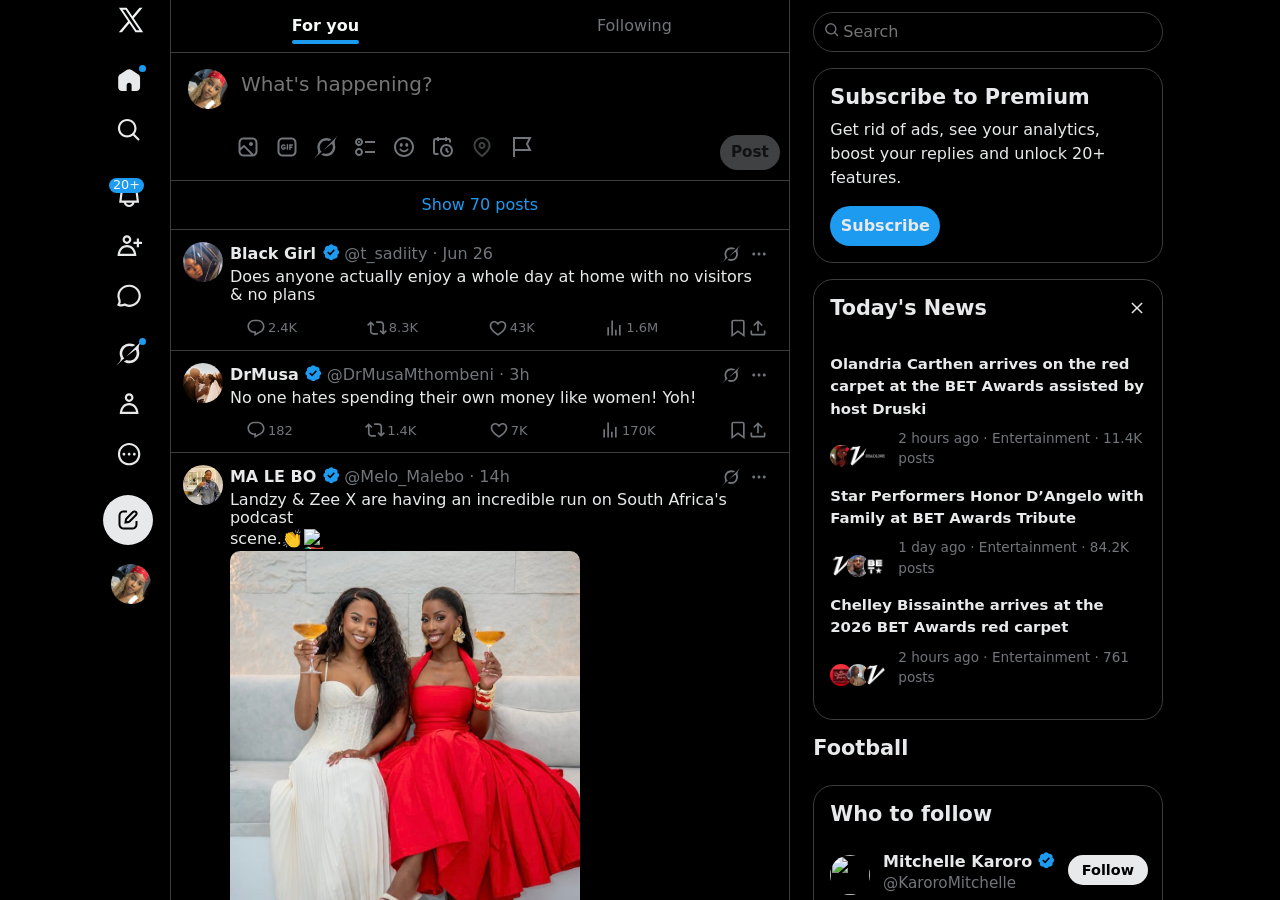
==== commit 8460f78a: "sidebar fully complete" ====
--- a/index.html
+++ b/index.html
@@ -22,13 +22,14 @@
                         </li>
                     </div>
                     <li>
+                        <div aria-label="undefined unread items" id="blue-dot" fill="rgb(29, 155, 240)" class="css-175oi2r r-l5o3uw r-sdzlij r-1yadl64 r-1ozsyd3 r-lrvibr r-12rgx7y r-u8s1d r-615f2u r-1ld3bg"></div>
                         <svg viewBox="0 0 24 24" aria-hidden="true" fill="#e7e9ea" style="width: 26.25px; height:26.25px; background-color: transparent;" class="r-4qtqp9 r-yyyyoo r-dnmrzs r-bnwqim r-lrvibr r-m6rgpd r-1nao33i r-lwhw9o r-cnnz9e"><g><path d="M10.059 2.593c1.175-.784 2.707-.784 3.882 0l6.5 4.333C21.415 7.575 22 8.668 22 9.838V18.5c0 1.933-1.567 3.5-3.5 3.5h-4.25v-5.25c0-1.243-1.007-2.25-2.25-2.25s-2.25 1.007-2.25 2.25V22H5.5C3.567 22 2 20.433 2 18.5V9.838c0-1.17.585-2.263 1.559-2.912l6.5-4.333z"></path></g></svg>
                     </li>
                     <li>
                         <svg viewBox="0 0 24 24" aria-hidden="true" fill="#e7e9ea" style="width: 26.25px; height:26.25px; background-color: transparent;" class="r-4qtqp9 r-yyyyoo r-dnmrzs r-bnwqim r-lrvibr r-m6rgpd r-1nao33i r-lwhw9o r-cnnz9e"><g><path d="M10.25 3.75c-3.59 0-6.5 2.91-6.5 6.5s2.91 6.5 6.5 6.5c1.795 0 3.419-.726 4.596-1.904 1.178-1.177 1.904-2.801 1.904-4.596 0-3.59-2.91-6.5-6.5-6.5zm-8.5 6.5c0-4.694 3.806-8.5 8.5-8.5s8.5 3.806 8.5 8.5c0 1.986-.682 3.815-1.824 5.262l4.781 4.781-1.414 1.414-4.781-4.781c-1.447 1.142-3.276 1.824-5.262 1.824-4.694 0-8.5-3.806-8.5-8.5z"></path></g></svg>
                     </li>
                     <li>
-                        <div dir="ltr" aria-label="20+ unread items" aria-live="polite" id="notifications" class="css-146c3p1 r-1ttztb7 r-qvutc0 r-37j5jr r-1gkfh8e r-56xrmm r-16dba41 r-1awozwy r-l5o3uw r-sdzlij r-6koalj r-1q142lx r-10ptun7 r-1777fci r-285fr0 r-lrvibr r-3s2u2q r-1xc7w19 r-1phboty r-rs99b7 r-1tjplnt r-2utimh r-u8s1d r-1m4drjs r-1mkv55d r-is05cd" style="color: rgb(255, 255, 255);"><span class="css-1jxf684 r-bcqeeo r-1ttztb7 r-qvutc0 r-poiln3" style="background-color: transparent;">20+</span></div>
+                        <span class="css-1jxf684 r-bcqeeo r-1ttztb7 r-qvutc0 r-poiln3">20+</span>
                         <svg viewBox="0 0 24 24" aria-hidden="true" fill="#e7e9ea" style="width: 26.25px; height:26.25px; background-color: transparent;" class="r-4qtqp9 r-yyyyoo r-dnmrzs r-bnwqim r-lrvibr r-m6rgpd r-1nao33i r-lwhw9o r-cnnz9e"><g><path d="M19.993 9.042C19.48 5.017 16.054 2 11.996 2s-7.49 3.021-7.999 7.051L2.866 18H7.1c.463 2.282 2.481 4 4.9 4s4.437-1.718 4.9-4h4.236l-1.143-8.958zM12 20c-1.306 0-2.417-.835-2.829-2h5.658c-.412 1.165-1.523 2-2.829 2zm-6.866-4l.847-6.698C6.364 6.272 8.941 4 11.996 4s5.627 2.268 6.013 5.295L18.864 16H5.134z"></path></g></svg>
                     </li>
                     <li>
@@ -38,6 +39,7 @@
                         <svg viewBox="0 0 24 24" aria-hidden="true" fill="#e7e9ea" style="width: 26.25px; height:26.25px; background-color: transparent;" class="r-4qtqp9 r-yyyyoo r-dnmrzs r-bnwqim r-lrvibr r-m6rgpd r-1nao33i r-lwhw9o r-cnnz9e"><g><path d="M20.7 11.7c0-4.48-3.844-8.2-8.699-8.2-4.854 0-8.698 3.72-8.698 8.2v.015l-.001.014c-.02.667.09 1.225.25 1.767.083.28.176.545.276.839.098.285.202.595.288.918.177.663.284 1.401.156 2.271-.086.582-.274 1.191-.582 1.855 1.264.375 2.55.053 4.013-.599l.455-.203.437.242c1.07.594 1.917 1.08 3.406 1.08 4.855 0 8.7-3.72 8.7-8.199zm2 0c0 5.683-4.84 10.2-10.699 10.2-1.784 0-2.96-.555-3.95-1.095-1.876.768-4.02 1.2-6.245-.075l-.885-.505.524-.875c.54-.904.77-1.581.848-2.118.078-.526.02-.98-.11-1.463-.066-.25-.15-.502-.247-.788-.095-.277-.204-.59-.301-.92-.199-.674-.36-1.449-.332-2.39C1.322 6.002 6.154 1.5 12.002 1.5c5.859 0 10.7 4.518 10.7 10.2z"></path></g></svg>            
                     </li>
                     <li>
+                        <div aria-label="undefined unread items" id="blue-dot" class="css-175oi2r r-l5o3uw r-sdzlij r-1yadl64 r-1ozsyd3 r-lrvibr r-12rgx7y r-u8s1d r-615f2u r-1ld3bg"></div>
                         <svg viewBox="0 0 33 32" aria-hidden="true" fill="#e7e9ea" style="width: 26.25px; height:26.25px; background-color: transparent;" class="r-4qtqp9 r-yyyyoo r-dnmrzs r-bnwqim r-lrvibr r-m6rgpd r-1nao33i r-lwhw9o r-cnnz9e"><g><path d="M12.745 20.54l10.97-8.19c.539-.4 1.307-.244 1.564.38 1.349 3.288.746 7.241-1.938 9.955-2.683 2.714-6.417 3.31-9.83 1.954l-3.728 1.745c5.347 3.697 11.84 2.782 15.898-1.324 3.219-3.255 4.216-7.692 3.284-11.693l.008.009c-1.351-5.878.332-8.227 3.782-13.031L33 0l-4.54 4.59v-.014L12.743 20.544m-2.263 1.987c-3.837-3.707-3.175-9.446.1-12.755 2.42-2.449 6.388-3.448 9.852-1.979l3.72-1.737c-.67-.49-1.53-1.017-2.515-1.387-4.455-1.854-9.789-.931-13.41 2.728-3.483 3.523-4.579 8.94-2.697 13.561 1.405 3.454-.899 5.898-3.22 8.364C1.49 30.2.666 31.074 0 32l10.478-9.466"></path></g></svg>
                     </li>
                     <li>
@@ -49,8 +51,8 @@
                 </ul> 
                 <div class="post-btn">
                     <ul>
-                        <button>
-                            <svg viewBox="0 0 24 24" aria-hidden="true" fill="#000000" style="width: 24px; height:24px; background-color: #e7e9ea" class="r-4qtqp9 r-yyyyoo r-dnmrzs r-bnwqim r-lrvibr r-m6rgpd r-1472mwg r-lrsllp"><g><path d="M10.938 4.5H9.9c-1.136 0-1.929 0-2.546.05-.605.05-.953.143-1.216.277-.564.288-1.023.747-1.31 1.31-.135.264-.228.612-.277 1.218C4.5 7.97 4.5 8.765 4.5 9.9v4.2c0 1.136 0 1.929.05 2.546.05.605.143.953.277 1.216.288.565.747 1.023 1.31 1.31.264.135.612.228 1.217.277.617.05 1.41.051 2.546.051h4.2c1.136 0 1.929 0 2.545-.05.606-.05.954-.143 1.217-.277.565-.288 1.023-.746 1.31-1.31.135-.264.228-.612.277-1.217.05-.617.051-1.41.051-2.546v-1.037h2V14.1c0 1.103.001 1.992-.058 2.709-.06.728-.185 1.368-.487 1.96-.48.941-1.245 1.707-2.185 2.186-.593.302-1.233.428-1.961.488-.718.058-1.606.057-2.71.057H9.9c-1.103 0-1.991.001-2.709-.058-.728-.06-1.368-.185-1.96-.487-.941-.48-1.707-1.245-2.186-2.185-.302-.593-.428-1.233-.487-1.961-.059-.718-.058-1.606-.058-2.71V9.9c0-1.103-.001-1.991.058-2.709.06-.728.185-1.368.487-1.96.48-.941 1.245-1.707 2.185-2.186.593-.302 1.233-.428 1.961-.487.718-.059 1.606-.058 2.71-.058h1.037v2z"></path><path clip-rule="evenodd" d="M16.293 3.293c1.219-1.219 3.195-1.219 4.414 0 1.219 1.219 1.219 3.195 0 4.414l-5.491 5.491c-.533.533-.89.896-1.31 1.179-.356.24-.742.433-1.148.574-.478.167-.983.234-1.729.341l-2.708.387.387-2.708c.107-.746.174-1.25.34-1.729.142-.405.335-.792.575-1.148.283-.42.646-.777 1.179-1.31l5.491-5.491zm3 1.414c-.438-.438-1.148-.438-1.586 0l-5.491 5.491c-.587.587-.784.79-.934 1.013-.144.214-.26.445-.345.688-.088.254-.131.533-.248 1.354l-.01.067.068-.008c.82-.118 1.1-.161 1.354-.25.243-.084.474-.2.688-.344.223-.15.426-.347 1.013-.934l5.491-5.491c.438-.438.438-1.148 0-1.586z" fill-rule="evenodd"></path></g></svg>
+                        <button class="post-btn">
+                            <svg viewBox="0 0 24 24" aria-hidden="true" fill="#000000" style="width: 24px; height:24px; background-color: #e7e9ea;" class="r-4qtqp9 r-yyyyoo r-dnmrzs r-bnwqim r-lrvibr r-m6rgpd r-1472mwg r-lrsllp"><g><path d="M10.938 4.5H9.9c-1.136 0-1.929 0-2.546.05-.605.05-.953.143-1.216.277-.564.288-1.023.747-1.31 1.31-.135.264-.228.612-.277 1.218C4.5 7.97 4.5 8.765 4.5 9.9v4.2c0 1.136 0 1.929.05 2.546.05.605.143.953.277 1.216.288.565.747 1.023 1.31 1.31.264.135.612.228 1.217.277.617.05 1.41.051 2.546.051h4.2c1.136 0 1.929 0 2.545-.05.606-.05.954-.143 1.217-.277.565-.288 1.023-.746 1.31-1.31.135-.264.228-.612.277-1.217.05-.617.051-1.41.051-2.546v-1.037h2V14.1c0 1.103.001 1.992-.058 2.709-.06.728-.185 1.368-.487 1.96-.48.941-1.245 1.707-2.185 2.186-.593.302-1.233.428-1.961.488-.718.058-1.606.057-2.71.057H9.9c-1.103 0-1.991.001-2.709-.058-.728-.06-1.368-.185-1.96-.487-.941-.48-1.707-1.245-2.186-2.185-.302-.593-.428-1.233-.487-1.961-.059-.718-.058-1.606-.058-2.71V9.9c0-1.103-.001-1.991.058-2.709.06-.728.185-1.368.487-1.96.48-.941 1.245-1.707 2.185-2.186.593-.302 1.233-.428 1.961-.487.718-.059 1.606-.058 2.71-.058h1.037v2z"></path><path clip-rule="evenodd" d="M16.293 3.293c1.219-1.219 3.195-1.219 4.414 0 1.219 1.219 1.219 3.195 0 4.414l-5.491 5.491c-.533.533-.89.896-1.31 1.179-.356.24-.742.433-1.148.574-.478.167-.983.234-1.729.341l-2.708.387.387-2.708c.107-.746.174-1.25.34-1.729.142-.405.335-.792.575-1.148.283-.42.646-.777 1.179-1.31l5.491-5.491zm3 1.414c-.438-.438-1.148-.438-1.586 0l-5.491 5.491c-.587.587-.784.79-.934 1.013-.144.214-.26.445-.345.688-.088.254-.131.533-.248 1.354l-.01.067.068-.008c.82-.118 1.1-.161 1.354-.25.243-.084.474-.2.688-.344.223-.15.426-.347 1.013-.934l5.491-5.491c.438-.438.438-1.148 0-1.586z" fill-rule="evenodd"></path></g></svg>
                         </button>
                     </ul>
                 </div><br>
--- a/style.css
+++ b/style.css
@@ -66,9 +66,8 @@
 }
 .sidebar {
     justify-self: end; 
-    align-items: stretch;
     height: 100vh;
-    padding: 5px 12px;
+    padding: 0px 8px;
     overflow-y: auto;
     position: sticky;
     top: 0;
@@ -97,21 +96,35 @@
     list-style: none;
 }
 
-.sidebar-nav-items li #notifications {
+.sidebar-nav-items li span {
     background-color: rgb(29, 155, 240);
+    color: #f7f9f9;
     border-radius: 16px;
     width: 35px;
     height: 15px;
     font-size: 0.8rem;
     display: flex;
+    justify-content: center;
+    align-items: center;
     position: relative;
-    z-index: 1000;
-    top: 1;
-    /* padding: -4px 7px 0px 7px; */
-}
-
-
-.post-btn button {
+    z-index: 2;
+    top: 10px;
+    right: 7px;
+}
+
+#blue-dot {
+    background-color: rgb(29, 155, 240);
+    height: 7px;
+    width: 7px;
+    border-radius: 50%;
+    display: flex;
+    position: relative;
+    z-index: 2;
+    top: 5px;
+    left: 23px;
+}
+
+.post-btn {
     border: none;
 }
 
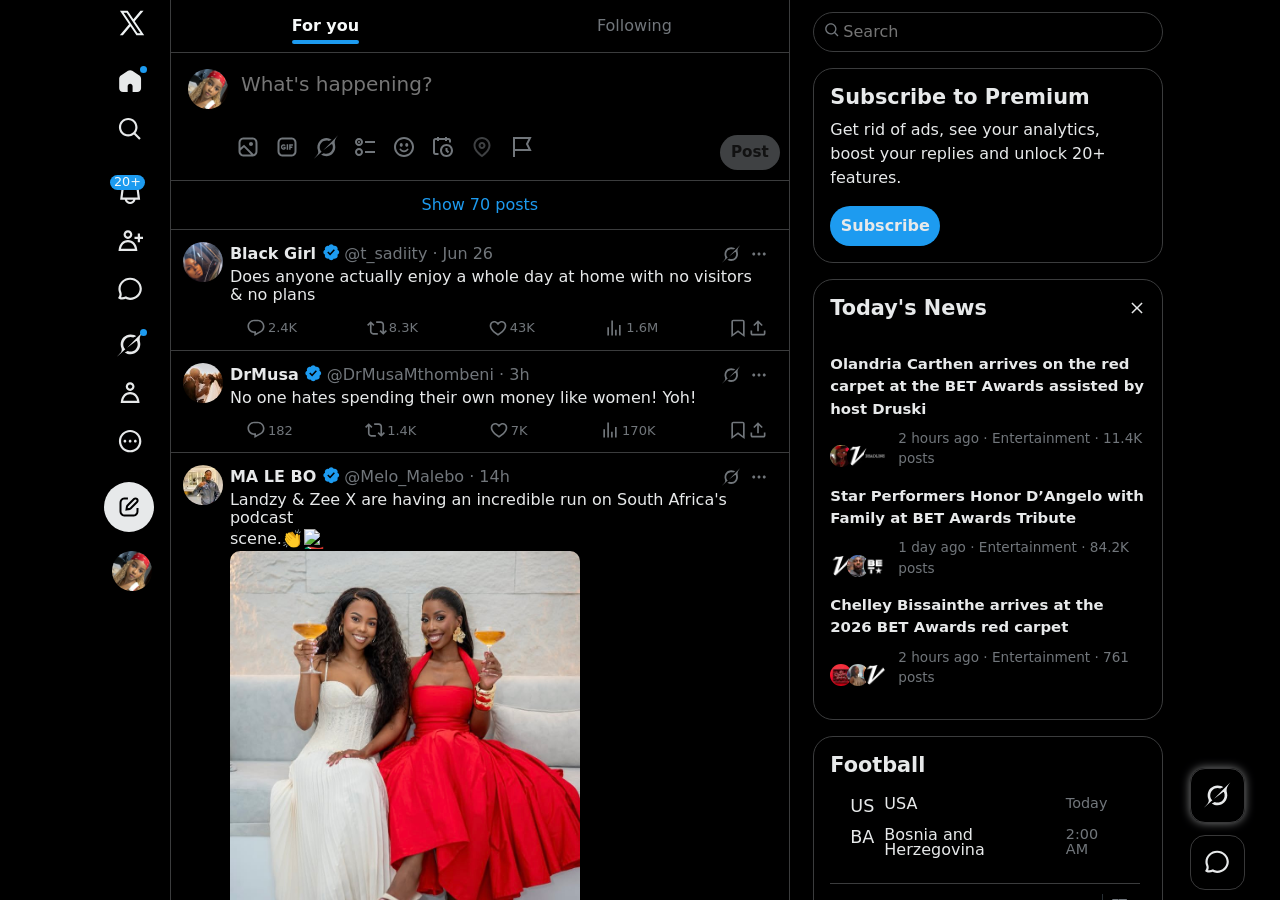
==== commit 4b3f55fd: "football card and grok-chat buttons added" ====
--- a/index.html
+++ b/index.html
@@ -742,7 +742,7 @@
                 </div>
                 <div class="posts">
                     <div class="profile">
-                        <img src="./assets/p7.jpg" alt="">
+                        <img src="./assets/p15.jpg" alt="">
                     </div>
                     <div class="tweet-posts">
                         <p><span style="font-weight: 700; color: #e7e9ea;">Lisa
@@ -803,7 +803,7 @@
                             <svg viewBox="0 0 24 24" aria-hidden="true" id="tweet-posts-icons" fill="#71767b" style="width: 18px; height: 18px;" class="r-4qtqp9 r-yyyyoo r-dnmrzs r-bnwqim r-lrvibr r-m6rgpd r-1xvli5t r-1hdv0qi"><g><path d="M3 12c0-1.1.9-2 2-2s2 .9 2 2-.9 2-2 2-2-.9-2-2zm9 2c1.1 0 2-.9 2-2s-.9-2-2-2-2 .9-2 2 .9 2 2 2zm7 0c1.1 0 2-.9 2-2s-.9-2-2-2-2 .9-2 2 .9 2 2 2z"></path></g></svg>
                         </p>
                         <div class="tweets">
-                            <p>Having boundaries is so fun, like surprise! I'm not going for that sht 😭</p>
+                            <p>Always have a backup plan for any plan that requires another human to execute</p>
                         </div>
                     </div>
                     <div class="post-options">
@@ -892,7 +892,47 @@
     
             <div class="football">
                 <h5>Football</h5>
-    
+                <div class="football-match-1">
+                    <h6>US</h6>
+                    <p>USA</p>
+                    <p style="color: #71767b; font-weight: 400; font-size: 0.9rem;">Today</p>
+                    <h6>BA</h6>
+                    <p>Bosnia and Herzegovina</p>
+                    <p style="color: #71767b; font-weight: 400; font-size: 0.9rem;">2:00 AM</p>
+                </div>
+                <div class="match-info">
+                    <div class="football-match-2">
+                        <h6>BE</h6>
+                        <p>Belgium</p>
+                        <p>3</p>
+                        <svg xmlns="http://www.w3.org/2000/svg" fill="currentColor" data-icon="icon-play" viewBox="0 0 24 24" width="10" height="10" display="flex" role="img"><path d="M21 12L4 2v20l17-10z"></path></svg>
+                        <h6>SN</h6>
+                        <p>Senegal</p>
+                        <p>2</p>
+                        <p></p>
+                    </div>
+                    <div class="match-day">
+                        <p>FT</p>
+                        <p>Jul 1</p>
+                    </div>
+                </div>
+                <div class="match-info-2">
+                    <div class="football-match-2">
+                        <h6>🏴󠁧󠁢󠁥󠁮󠁧󠁿</h6>
+                        <p>England</p>
+                        <p>2</p>
+                        <svg xmlns="http://www.w3.org/2000/svg" fill="currentColor" data-icon="icon-play" viewBox="0 0 24 24" width="10" height="10" display="flex" role="img"><path d="M21 12L4 2v20l17-10z"></path></svg>
+                        <h6>CD</h6>
+                        <p>DR Congo</p>
+                        <p>1</p>
+                    </div>
+                    <div class="match-day">
+                        <p>FT</p>
+                        <p>Jul 2</p>
+                    </div>
+                </div>
+                
+                <button>Show more <svg xmlns="http://www.w3.org/2000/svg" fill="currentColor" data-icon="icon-arrow-right" viewBox="0 0 24 24" width="14" height="14" display="flex" role="img" style="background: transparent; margin: 8px 0;"><path d="M12.957 4.54L20.414 12l-7.457 7.46-1.414-1.42L16.586 13H3v-2h13.586l-5.043-5.04 1.414-1.42z"></path></svg></button>
             </div>
     
             <div class="who-to-follow">
@@ -953,9 +993,17 @@
                 </ul>
             </footer>
         </aside>
+
+        <div class="grok-chats">
+            <button class="grok">
+                <svg viewBox="0 0 33 32" aria-hidden="true" fill="#e7e9ea" style="width: 26.25px; height:26.25px; background-color: transparent;" class="r-4qtqp9 r-yyyyoo r-dnmrzs r-bnwqim r-lrvibr r-m6rgpd r-1nao33i r-lwhw9o r-cnnz9e"><g><path d="M12.745 20.54l10.97-8.19c.539-.4 1.307-.244 1.564.38 1.349 3.288.746 7.241-1.938 9.955-2.683 2.714-6.417 3.31-9.83 1.954l-3.728 1.745c5.347 3.697 11.84 2.782 15.898-1.324 3.219-3.255 4.216-7.692 3.284-11.693l.008.009c-1.351-5.878.332-8.227 3.782-13.031L33 0l-4.54 4.59v-.014L12.743 20.544m-2.263 1.987c-3.837-3.707-3.175-9.446.1-12.755 2.42-2.449 6.388-3.448 9.852-1.979l3.72-1.737c-.67-.49-1.53-1.017-2.515-1.387-4.455-1.854-9.789-.931-13.41 2.728-3.483 3.523-4.579 8.94-2.697 13.561 1.405 3.454-.899 5.898-3.22 8.364C1.49 30.2.666 31.074 0 32l10.478-9.466"></path></g></svg>
+            </button>
+            <button class="chats">
+                <svg viewBox="0 0 24 24" aria-hidden="true" fill="#e7e9ea" style="width: 26.25px; height:26.25px; background-color: transparent;" class="r-4qtqp9 r-yyyyoo r-dnmrzs r-bnwqim r-lrvibr r-m6rgpd r-1nao33i r-lwhw9o r-cnnz9e"><g><path d="M20.7 11.7c0-4.48-3.844-8.2-8.699-8.2-4.854 0-8.698 3.72-8.698 8.2v.015l-.001.014c-.02.667.09 1.225.25 1.767.083.28.176.545.276.839.098.285.202.595.288.918.177.663.284 1.401.156 2.271-.086.582-.274 1.191-.582 1.855 1.264.375 2.55.053 4.013-.599l.455-.203.437.242c1.07.594 1.917 1.08 3.406 1.08 4.855 0 8.7-3.72 8.7-8.199zm2 0c0 5.683-4.84 10.2-10.699 10.2-1.784 0-2.96-.555-3.95-1.095-1.876.768-4.02 1.2-6.245-.075l-.885-.505.524-.875c.54-.904.77-1.581.848-2.118.078-.526.02-.98-.11-1.463-.066-.25-.15-.502-.247-.788-.095-.277-.204-.59-.301-.92-.199-.674-.36-1.449-.332-2.39C1.322 6.002 6.154 1.5 12.002 1.5c5.859 0 10.7 4.518 10.7 10.2z"></path></g></svg>            
+            </button>
+        </div>
     </div>
     
-
     </div>
 
     
--- a/style.css
+++ b/style.css
@@ -67,7 +67,7 @@
 .sidebar {
     justify-self: end; 
     height: 100vh;
-    padding: 0px 8px;
+    padding: 5px 8px;
     overflow-y: auto;
     position: sticky;
     top: 0;
@@ -78,7 +78,7 @@
 }
 
 .sidebar-nav-items li {
-    padding: 12px 11px 12px 13px;
+    padding: 10px 10px 12px 13px;
 }
 .sidebar-nav-items li:hover {
     background-color: rgba(59, 60, 61, 0.4);
@@ -480,6 +480,73 @@
     gap: 12px;
 }
 
+.football {
+    border: 1px solid rgba(59, 60, 61, 1);
+    border-radius: 20px;
+    padding: 16px 16px;
+    width: 350px;
+    cursor: pointer;
+    /* line-height: 20px; */
+}
+
+.football h6 {
+    font-size: 1.1rem;
+    font-weight: 500;
+}
+
+.football-match-1 {
+    display: grid;
+    grid-template-columns: 0.75fr 4fr 1.2fr;
+    width: 310px; 
+    line-height: 15px;
+    padding: 10px 20px;
+    border-bottom: 1px solid rgba(59, 60, 61, 1);  
+}
+
+.match-info {
+    display: flex;
+    flex-direction: row;
+    align-items: center;
+    border-bottom: 1px solid rgba(59, 60, 61, 1); 
+}
+.match-info-2 {
+    display: flex;
+    flex-direction: row;
+    align-items: center;
+}
+
+.football-match-2 {
+    display: grid;
+    grid-template-columns: 0.75fr 3.5fr 0.4fr 0.2fr;
+    width: 310px; 
+    line-height: 10px;
+    padding: 20px 10px 10px 20px;
+}
+.football-match-2 svg{
+    transform: rotate(180deg);
+}
+.match-day {
+    border-left: 1.5px solid rgb(40, 47, 53);
+    padding: 0 0 0 8px;
+    height: 70px;
+    width: 50px;
+    font-size: 0.85rem;
+    color: #71767b;
+}
+
+.football button {
+    color: #e7e9ea;
+    background: linear-gradient(rgba(109, 57, 143, 0.7), rgba(189, 111, 9, 0.5), rgba(214, 176, 23, 0.5));
+    width: 310px;
+    height: 40px;
+    display: flex;
+    justify-content: space-between;
+    border: none;
+    border-radius: 20px;
+    padding: 6px 16px;
+}
+
+
 .image-stack {
     display: flex;
     align-items: center;
@@ -546,4 +613,34 @@
 
 .dot {
     color: #71767b;
+}
+
+/* GROK-CHATS */
+.grok-chats {
+    display: flex;
+    flex-direction: column;
+    align-items: center;
+    justify-content: end;
+    gap: 12px;
+    position: fixed;
+    bottom: 10px;
+    right: 35px;
+    z-index: 9999;
+}
+.grok {
+    width: 55px;
+    height: 55px;
+    border: 1px solid rgba(186, 187, 188, 0.3);
+    border-radius: 15px;
+    padding: 8px;
+    background-color: transparent;
+    box-shadow: 0 0 10px 0 rgba(252, 254, 255, 0.5);
+}
+.chats {
+    width: 55px;
+    height: 55px;
+    border: 0.5px solid rgba(186, 187, 188, 0.3);
+    border-radius: 15px;
+    padding: 8px;
+    background-color: transparent;
 }
